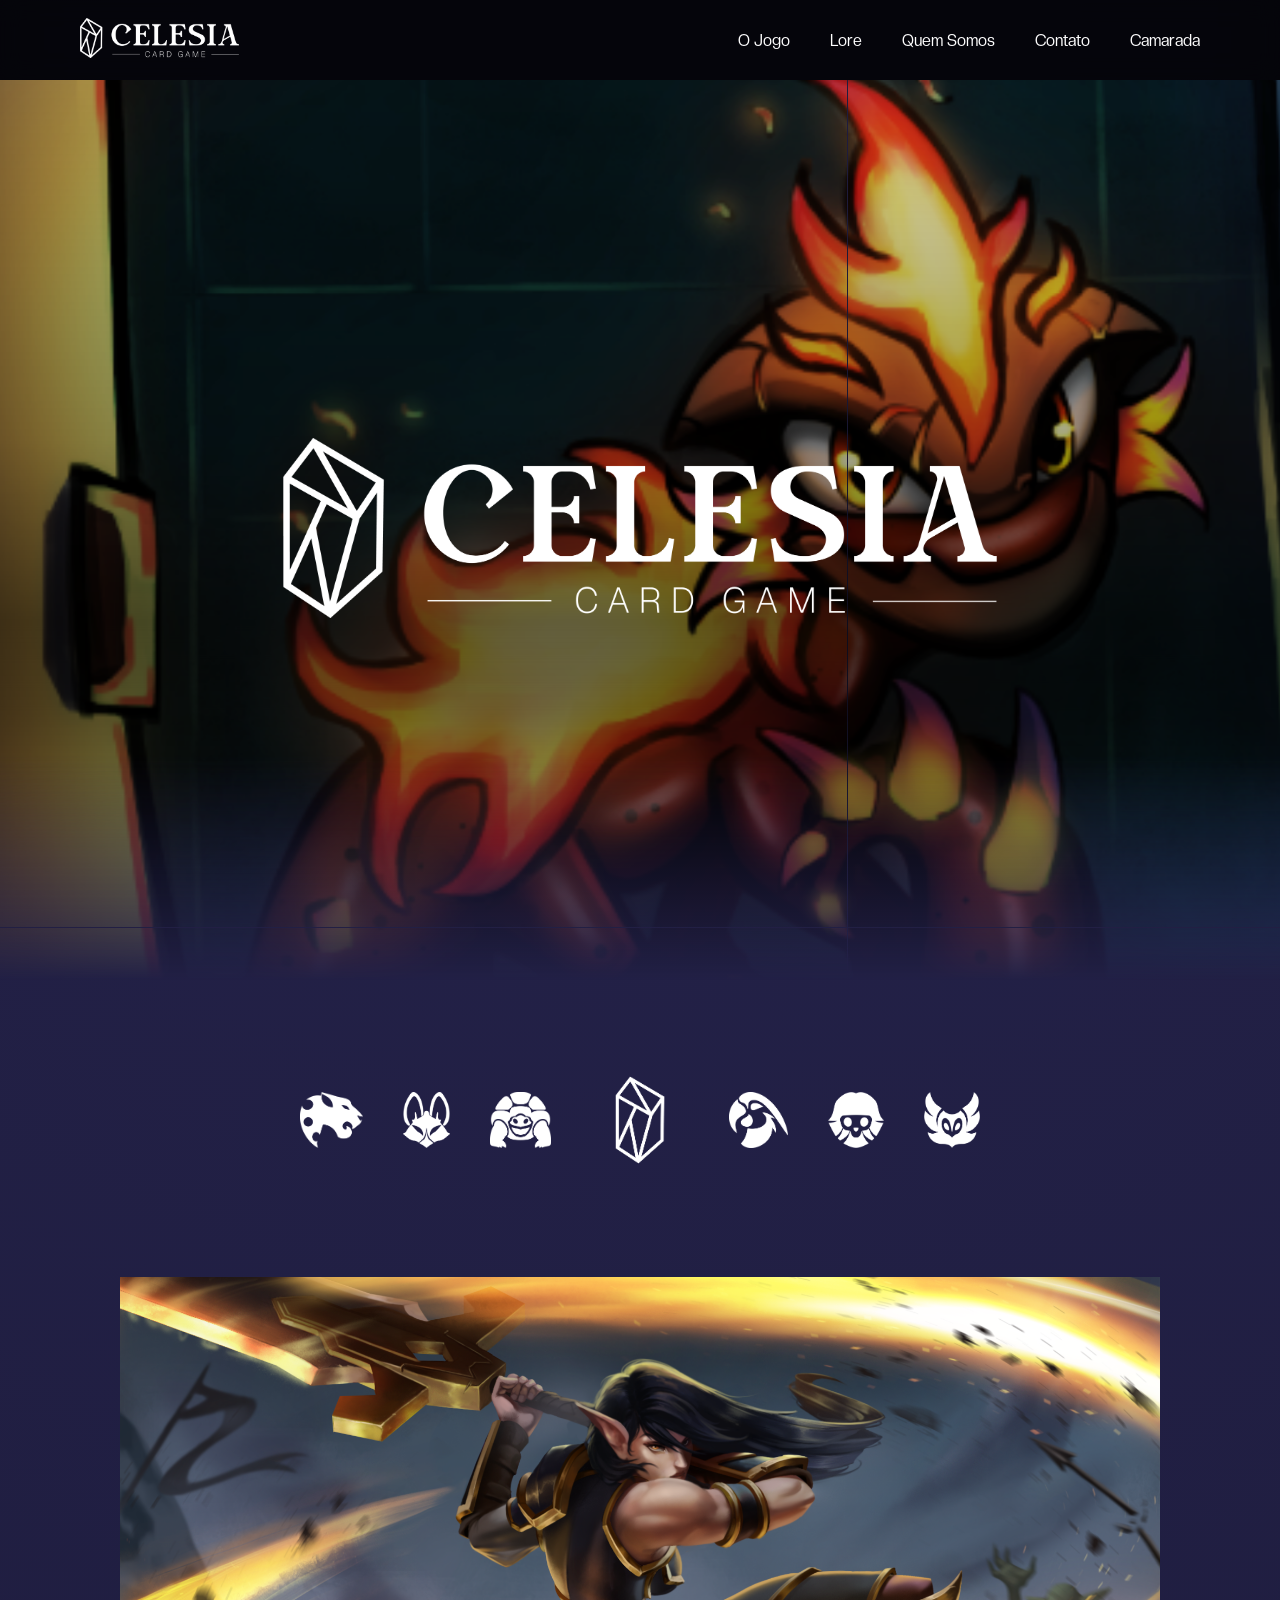
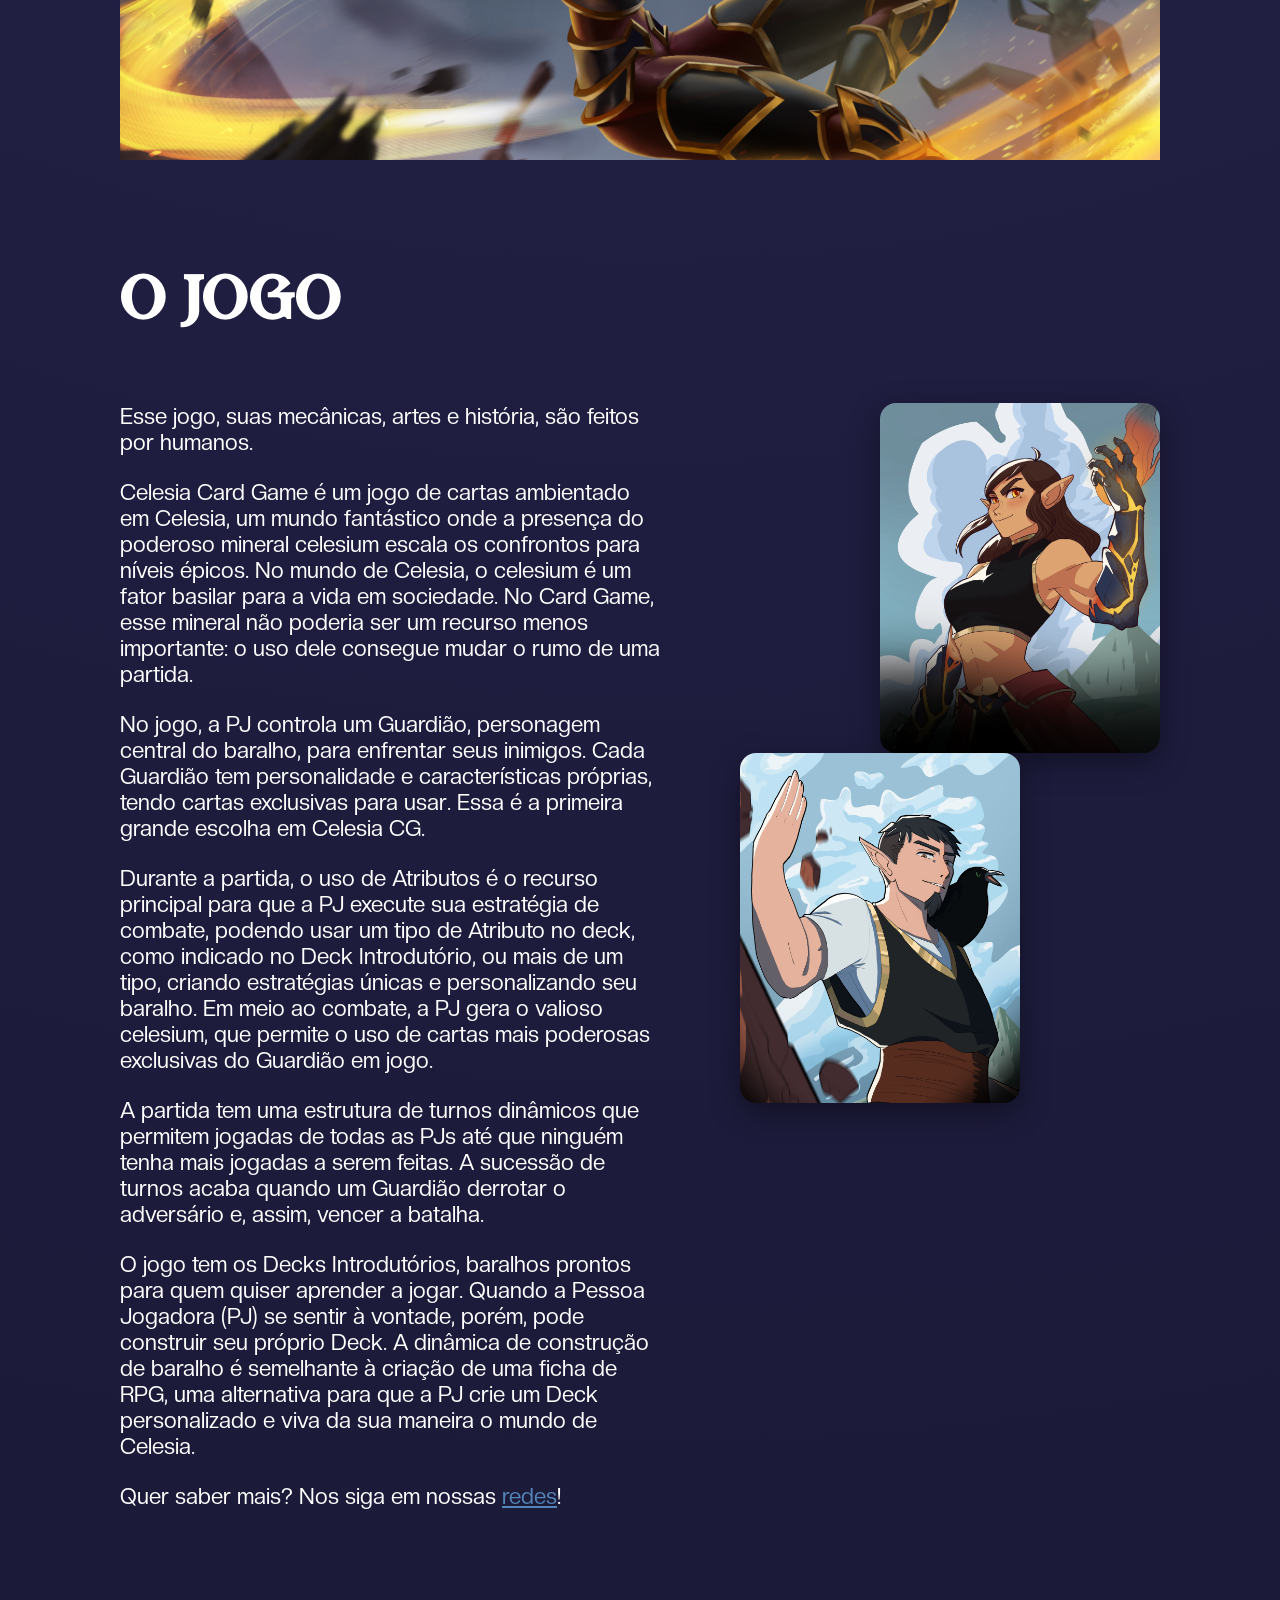
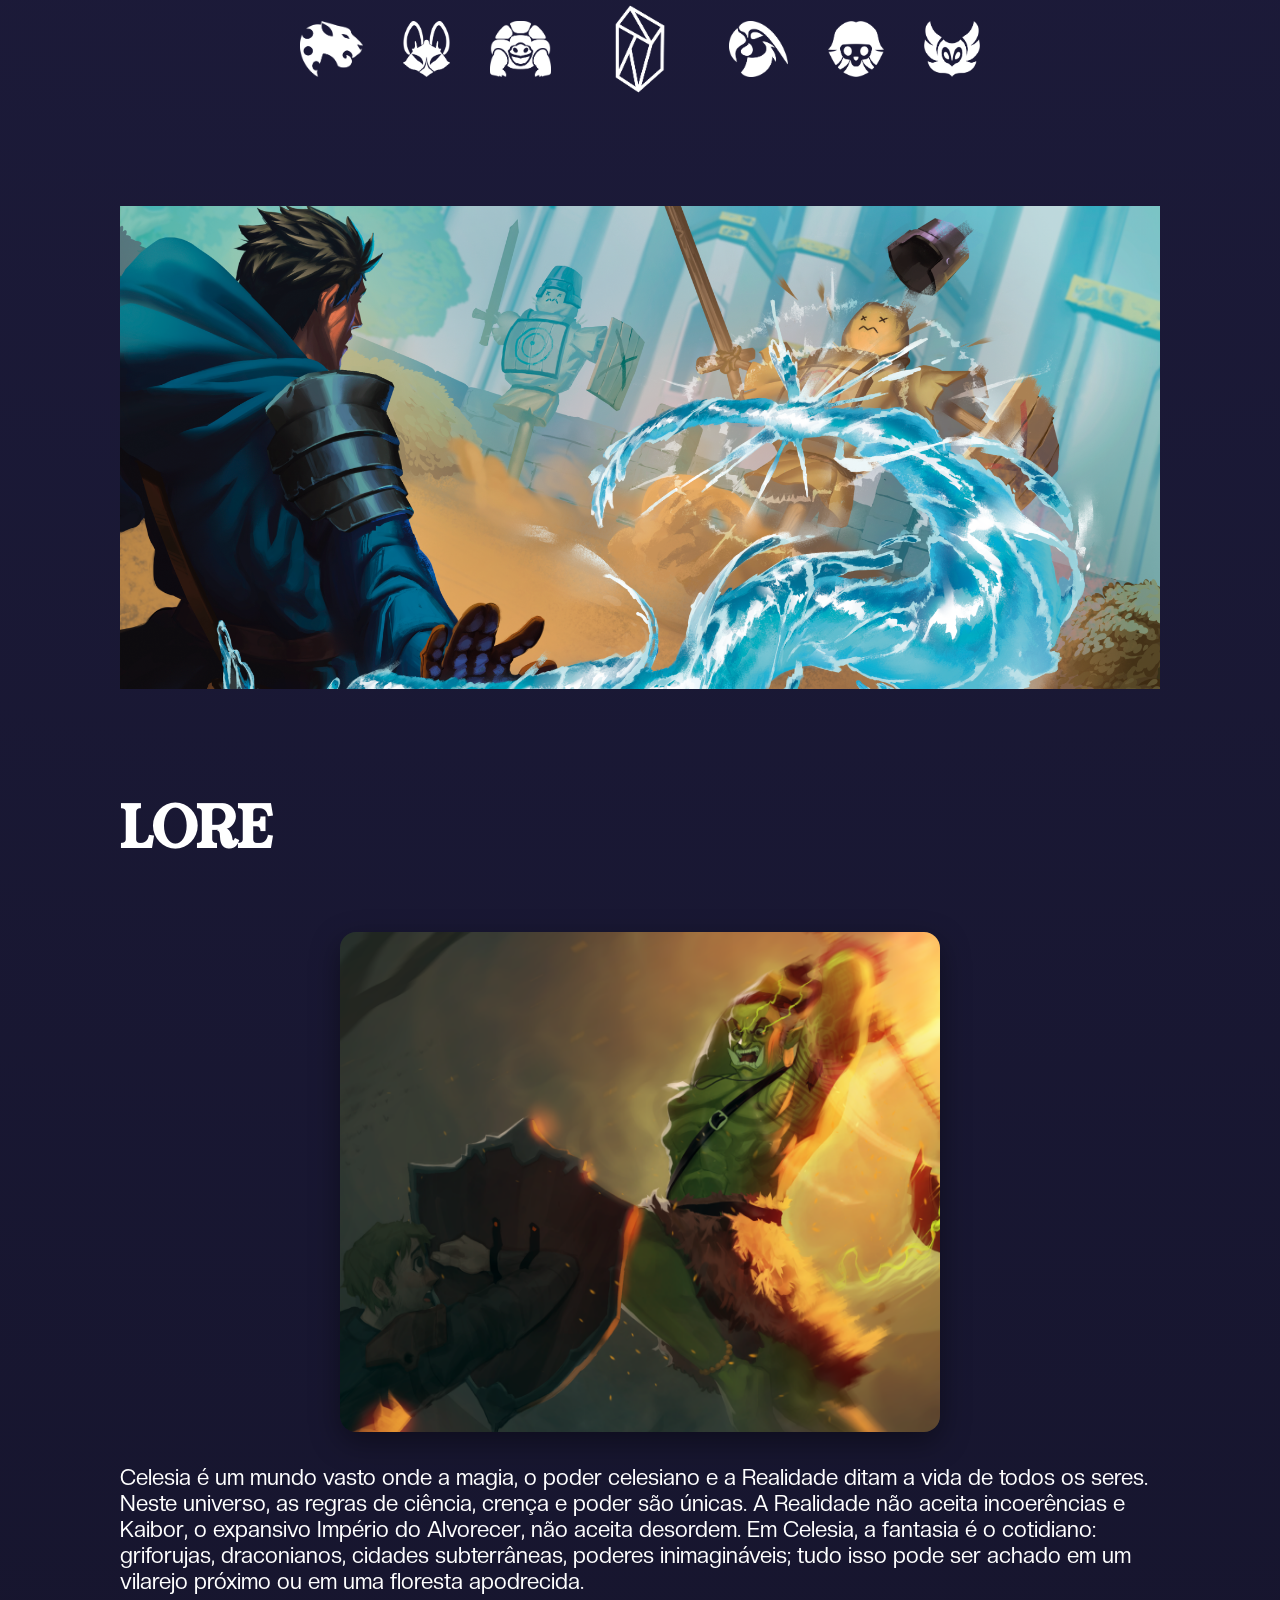
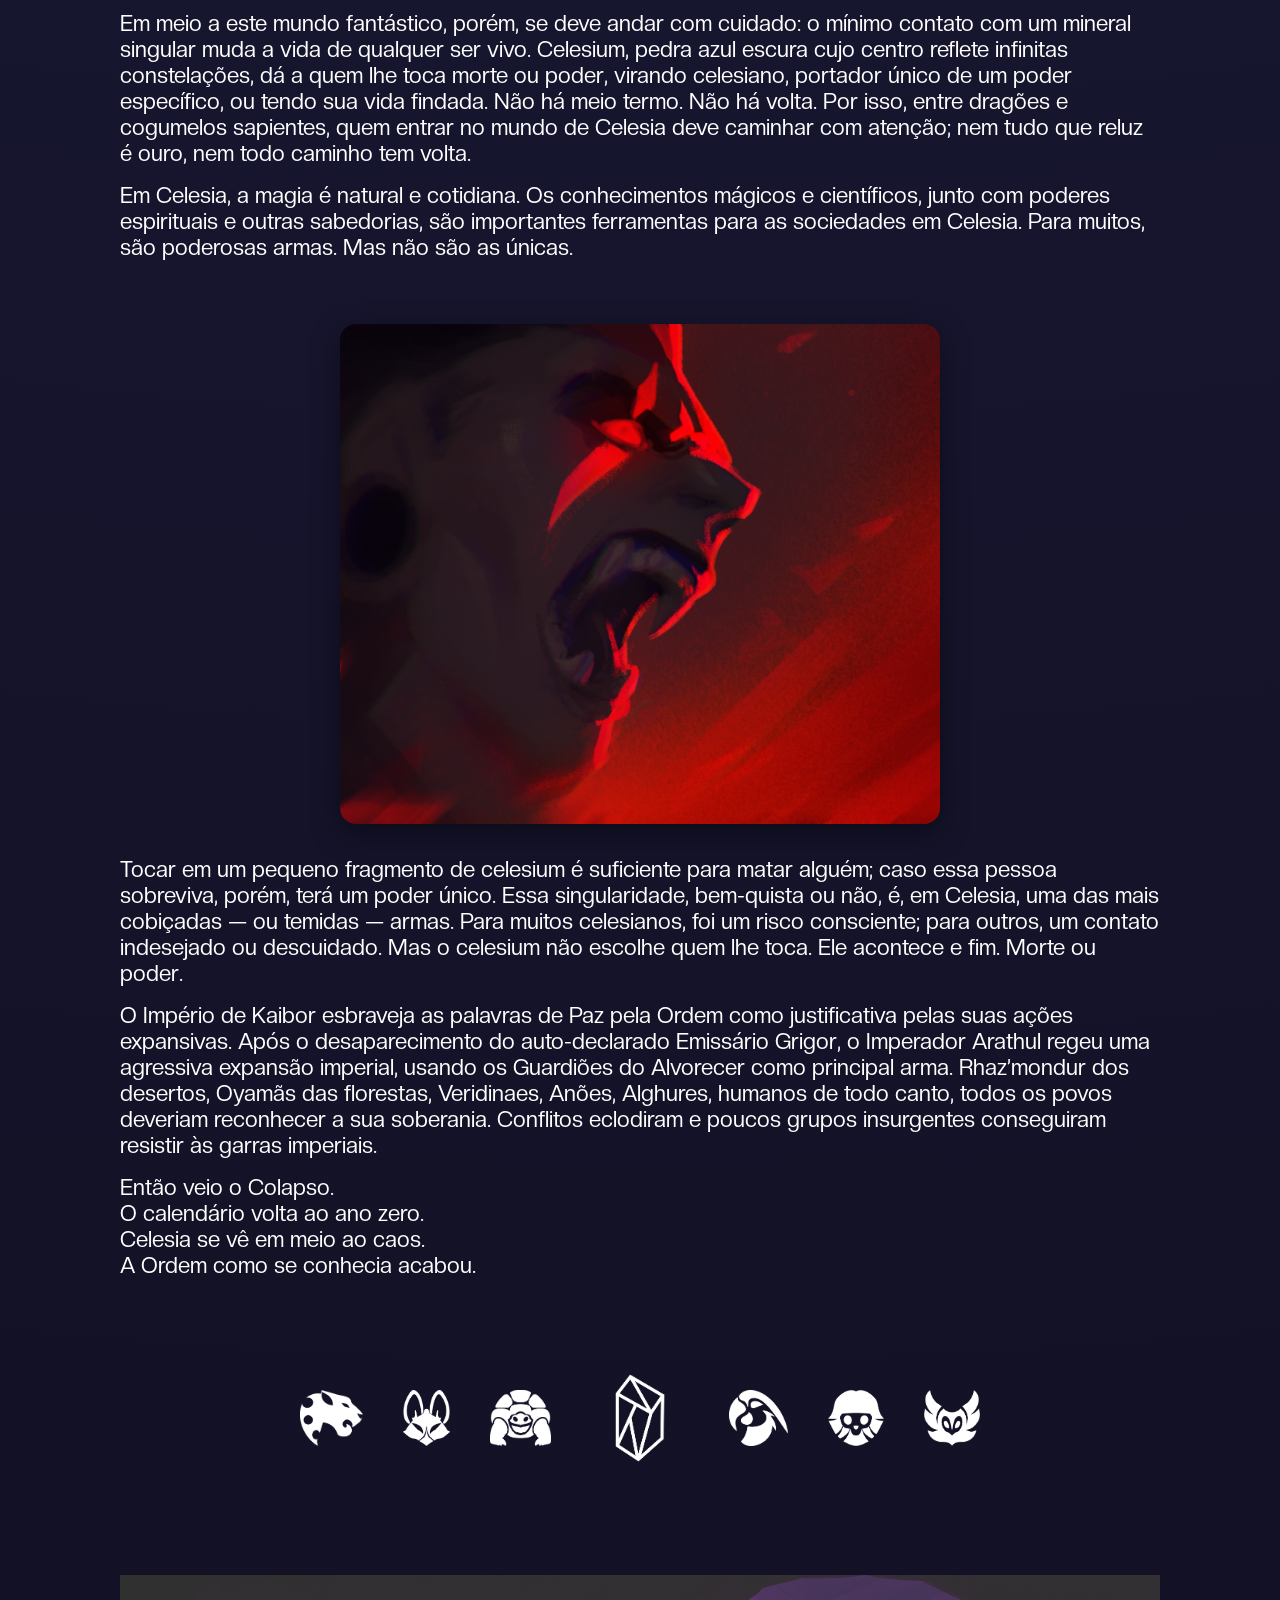
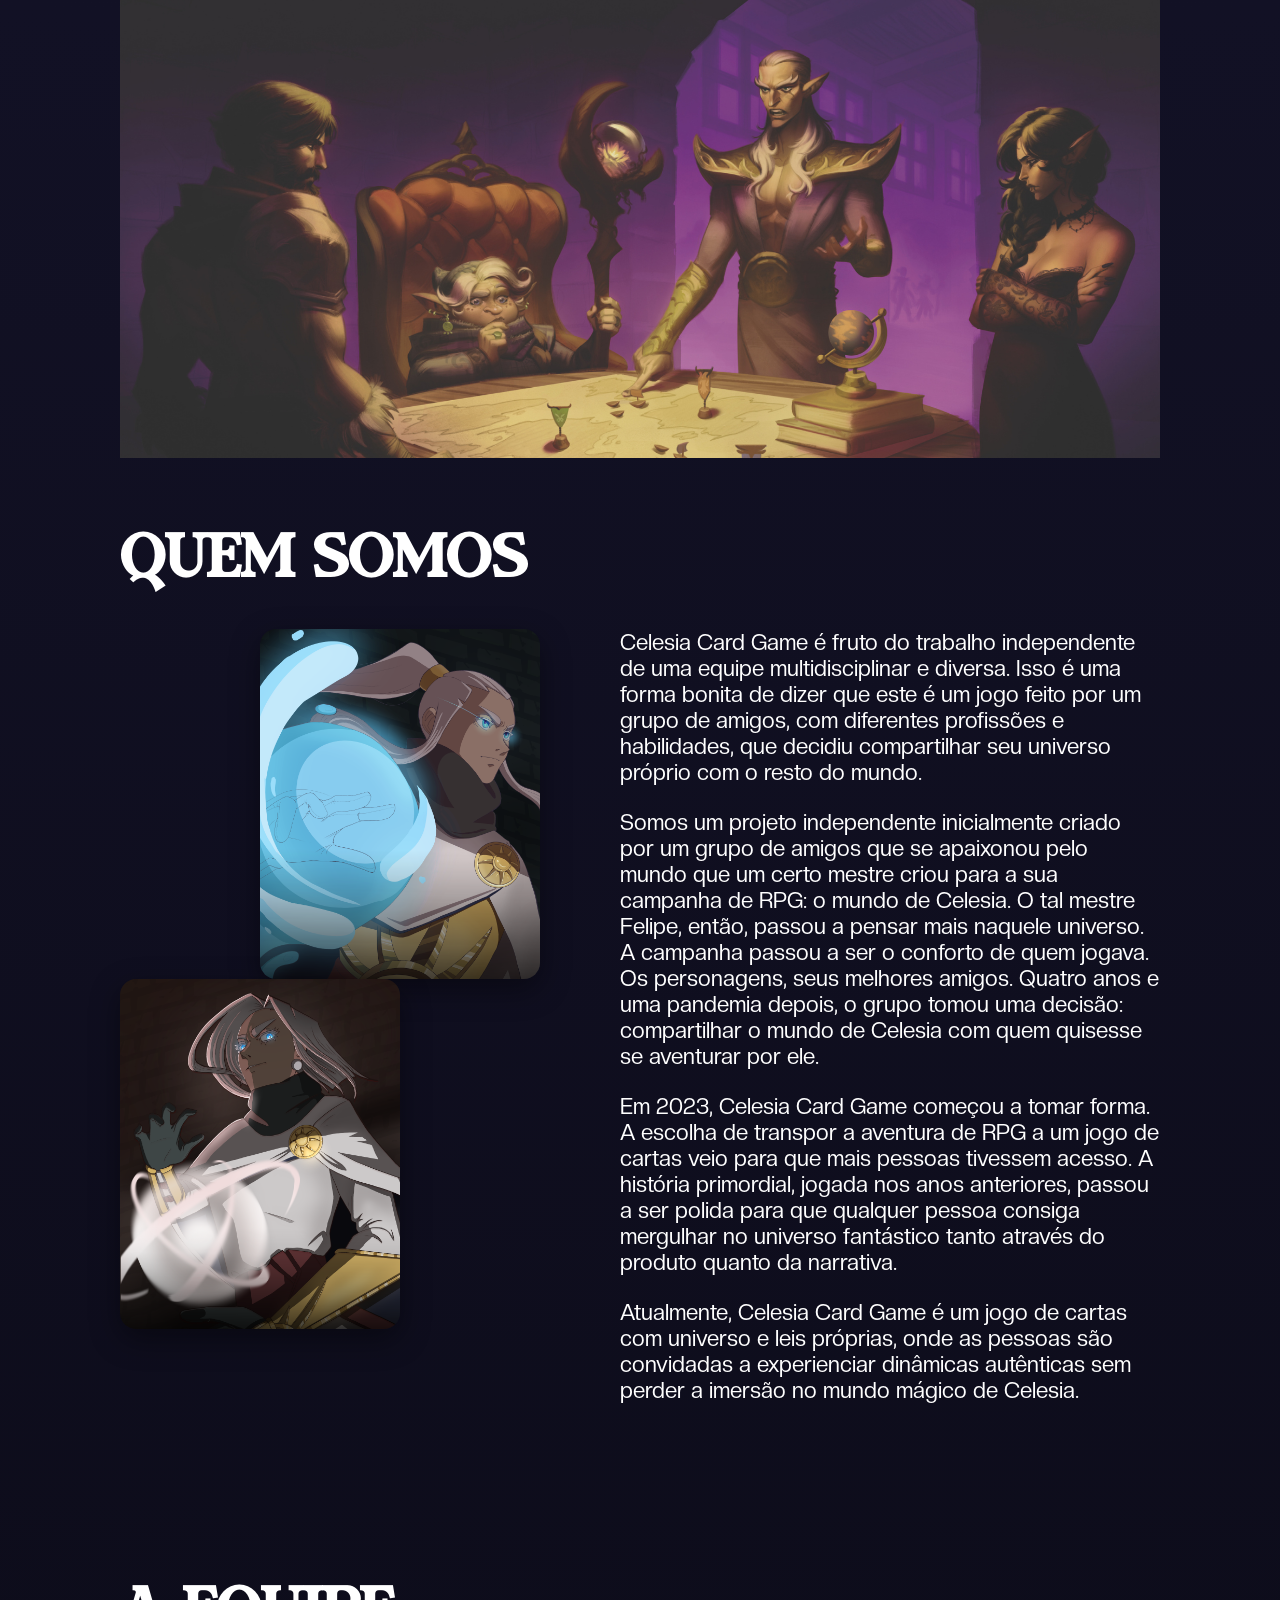
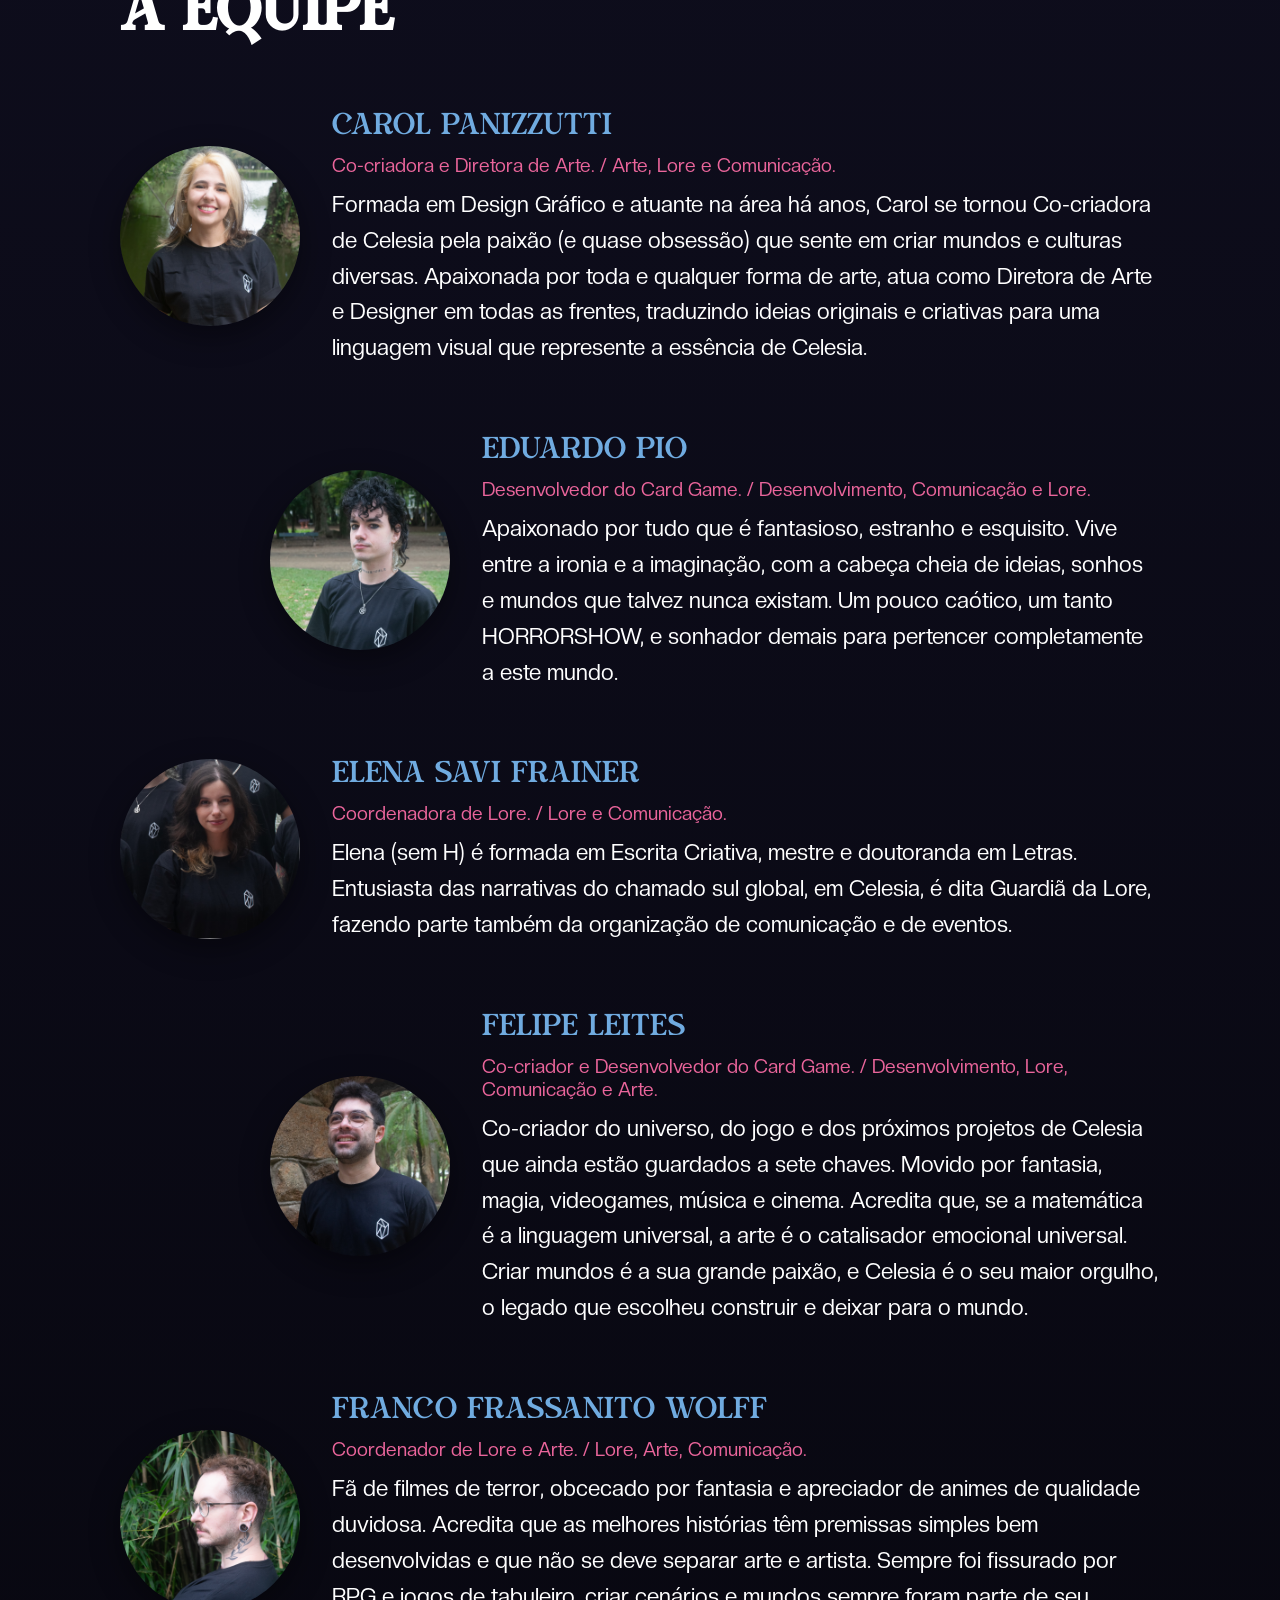
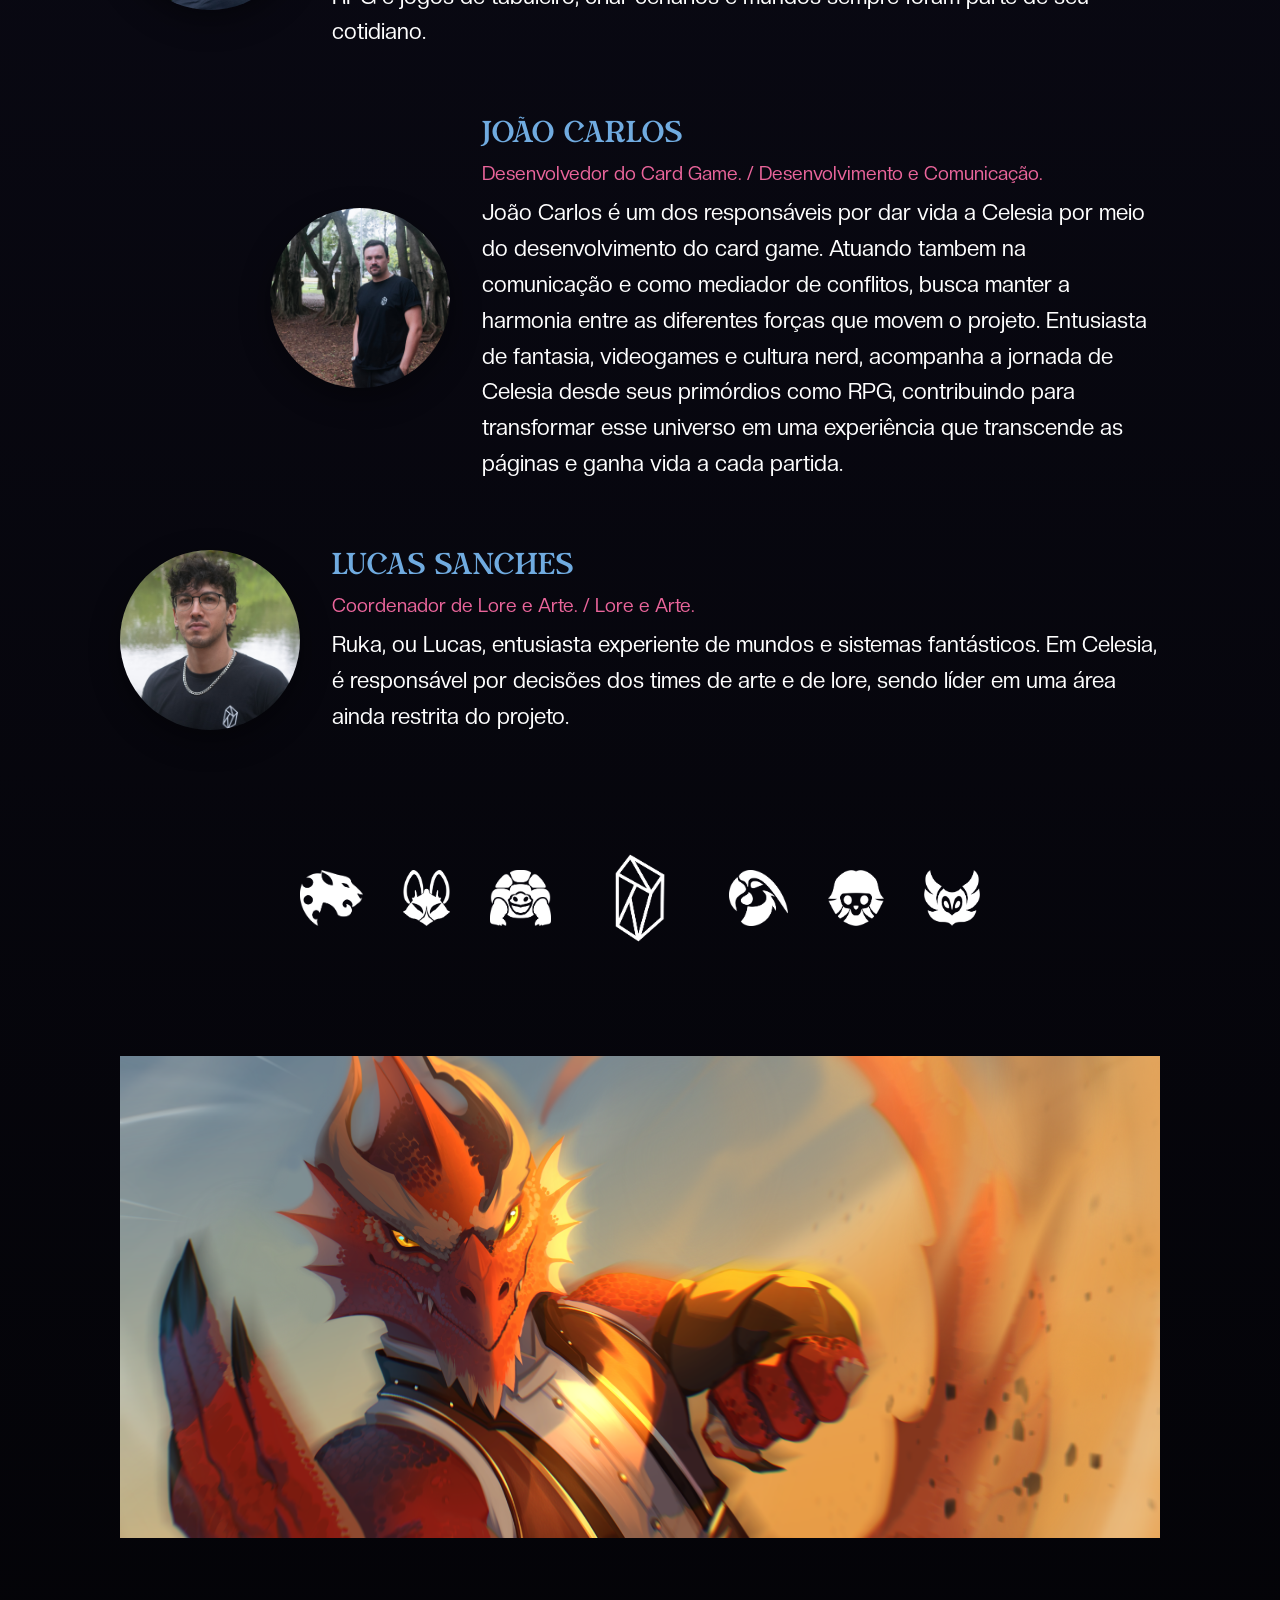
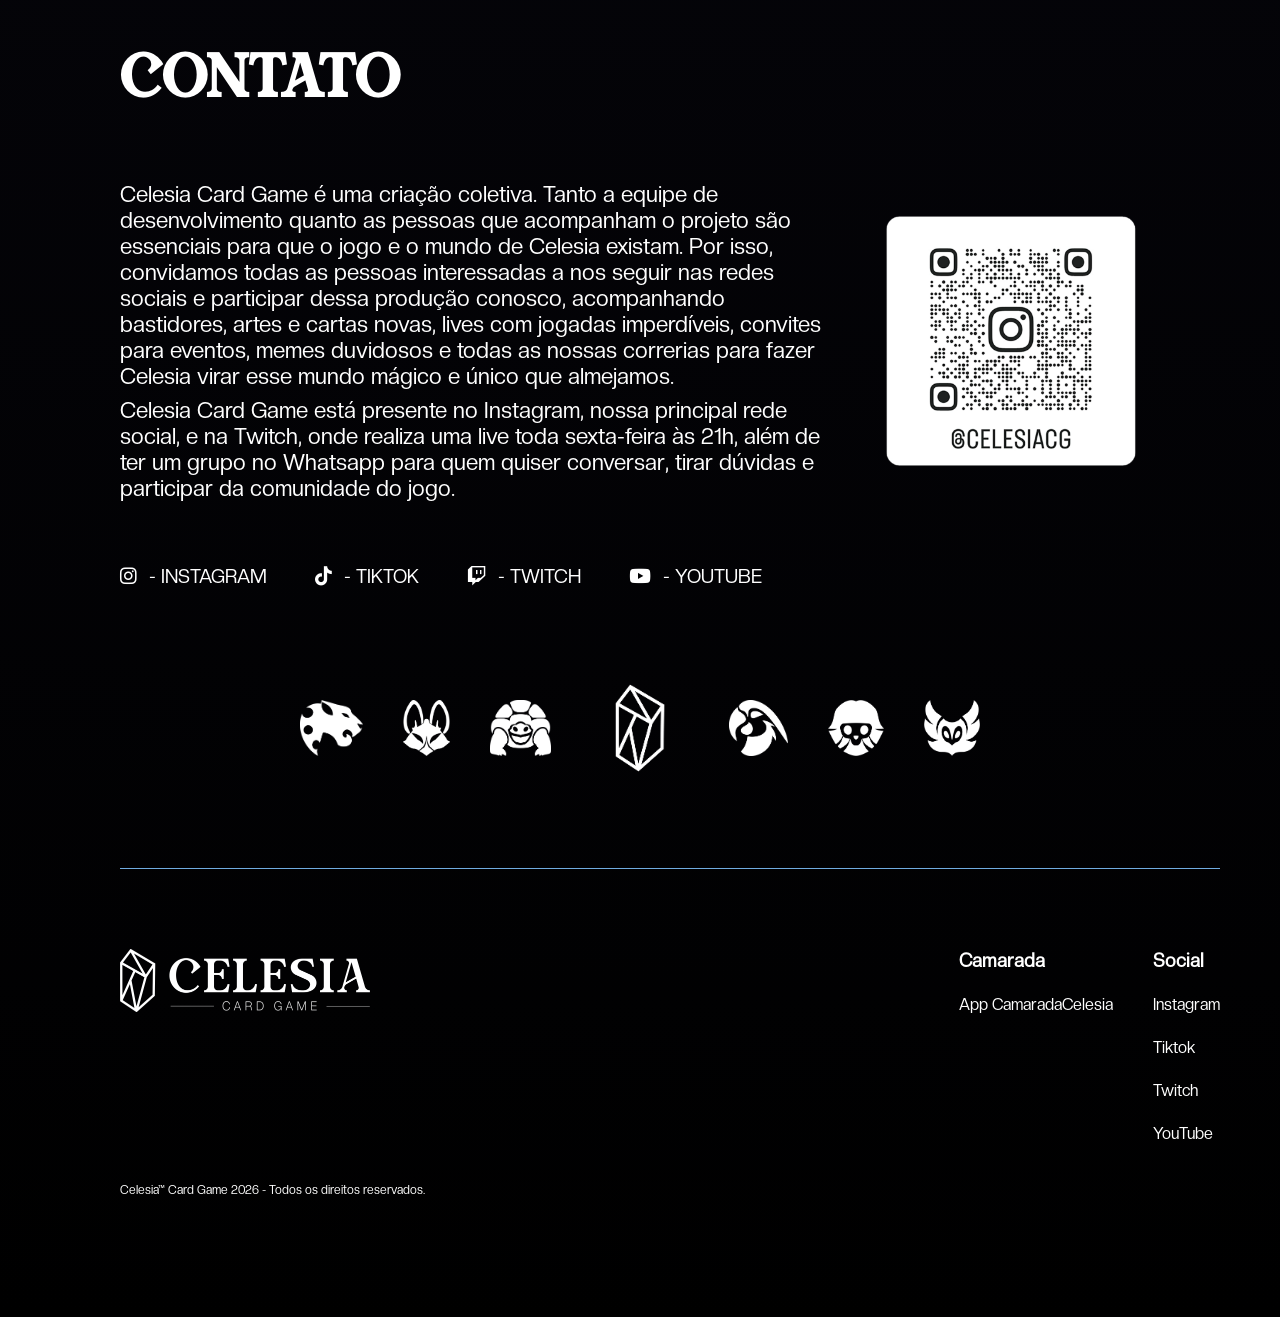
==== index.html @ 3c11f34d "atualizadas mini bios" ====
<!DOCTYPE html>

<html lang="pt-BR">

<head>

    <meta charset="UTF-8">

    <meta name="viewport"
          content="width=device-width, initial-scale=1.0">

    <title>Celesia</title>

    <link rel="stylesheet"
          href="css/style.css">

    <link
        rel="stylesheet"
        href="https://cdnjs.cloudflare.com/ajax/libs/font-awesome/6.5.2/css/all.min.css"
    >

</head>

<body>

    <header>
        <div class="nav-logo">
            <a class="nav-link" href="#main">
                <img id="banner-logo" src="assets/images/LOGO_Celesia_site-02.png" alt="Logo Celesia Card Game"/>
            </a>
        </div>

        <button class="menu-toggle">
            ☰
        </button>

        <nav>
            <a class="nav-link" href="#jogo">O Jogo</a>
            <a class="nav-link" href="#lore">Lore</a>
            <a class="nav-link" href="#quem-somos">Quem Somos</a>
            <!--<a class="nav-link" href="#redes">Redes</a> -->           
            <a class="nav-link" href="#contato">Contato</a>
            <a class="nav-link" href="companion.html" target="_blank">Camarada</a>
        </nav>

    </header>

    <section class="hero" id="main">

        <div class="hero-bg hero-bg-1"></div>
        <div class="hero-bg hero-bg-2"></div>

        <div class="hero-content">

            <div class="logo">

                <img src="assets/images/LOGO_Celesia_site-02.png" class="hero-logo" alt="Logo Celesia Card Game"/>

            </div>

        </div>

    </section>

    <div class="section-divider">
        <img src="assets/icons/CCG_Icones_FOR_BRANCO.png" alt="Ícone de FORÇA, Onça Pintada">
        <img src="assets/icons/CCG_Icones_AGI_BRANCO.png" alt="Ícone de AGILIDADE, Lobo Guará">
        <img src="assets/icons/CCG_Icones_VIG_BRANCO.png" alt="Ícone de VIGOR, Jabuti">
        <img id="icone-celesia" src="assets/icons/celesia_cristal.png" alt="Ícone Cristal Celesia, cristal de 6 faces irregulares">
        <img src="assets/icons/CCG_Icones_INT_BRANCO.png" alt="Ícone de INTELECTO, Arara">
        <img src="assets/icons/CCG_Icones_PRE_BRANCO.png" alt="Ícone de PRESENÇA, Mico-leão dourado">
        <img src="assets/icons/CCG_Icones_SAB_BRANCO.png" alt="Ícone de SABEDORIA, coruja">
    </div>

    <section id="jogo">

        <div class="title-logo">
            <img src="assets/images/celesia-ataque-amplo.png" />
        </div>

        <h2>O Jogo</h2>

        <div class="jogo-content">

            <div class="jogo-texto">

                <p>
                    Esse jogo, suas mecânicas, artes e história, são feitos por humanos.
                </p>

                <p>
                    Celesia Card Game é um jogo de cartas ambientado em Celesia, um mundo fantástico onde a presença do poderoso mineral celesium escala os confrontos para níveis épicos. No mundo de Celesia, o celesium é um fator basilar para a vida em sociedade. No Card Game, esse mineral não poderia ser um recurso menos importante: o uso dele consegue mudar o rumo de uma partida.
                </p>

                <p>
                    No jogo, a PJ controla um Guardião, personagem central do baralho, para enfrentar seus inimigos. Cada Guardião tem personalidade e características próprias, tendo cartas exclusivas para usar. Essa é a primeira grande escolha em Celesia CG.
                </p>

                <p>
                    Durante a partida, o uso de Atributos é o recurso principal para que a PJ execute sua estratégia de combate, podendo usar um tipo de Atributo no deck, como indicado no Deck Introdutório, ou mais de um tipo, criando estratégias únicas e personalizando seu baralho. Em meio ao combate, a PJ gera o valioso celesium, que permite o uso de cartas mais poderosas exclusivas do Guardião em jogo. 
                </p>
                <p>
                    A partida tem uma estrutura de turnos dinâmicos que permitem jogadas de todas as PJs até que ninguém tenha mais jogadas a serem feitas. A sucessão de turnos acaba quando um Guardião derrotar o adversário e, assim, vencer a batalha.
                </p>
                <p>
                    O jogo tem os Decks Introdutórios, baralhos prontos para quem quiser aprender a jogar. Quando a Pessoa Jogadora (PJ) se sentir à vontade, porém, pode construir seu próprio Deck. A dinâmica de construção de baralho é semelhante à criação de uma ficha de RPG, uma alternativa para que a PJ crie um Deck personalizado e viva da sua maneira o mundo de Celesia.
                </p>
                <p>Quer saber mais? Nos siga em nossas <a class="body-link" href="#contato">redes</a>!</p>

            </div>

            <div class="card-img">

                <img
                    src="assets/images/celesia_anadorel_01.png"
                    alt="Ilustração Anadorel">

                <img
                    src="assets/images/celesia_balfagor_01.png"
                    alt="Ilustração Balfagor">
            
            </div>

        </div>

    </section>

    <div class="section-divider">
        <img src="assets/icons/CCG_Icones_FOR_BRANCO.png" alt="Ícone de FORÇA, Onça Pintada">
        <img src="assets/icons/CCG_Icones_AGI_BRANCO.png" alt="Ícone de AGILIDADE, Lobo Guará">
        <img src="assets/icons/CCG_Icones_VIG_BRANCO.png" alt="Ícone de VIGOR, Jabuti">
        <img id="icone-celesia" src="assets/icons/celesia_cristal.png" alt="Ícone Cristal Celesia, cristal de 6 faces irregulares">
        <img src="assets/icons/CCG_Icones_INT_BRANCO.png" alt="Ícone de INTELECTO, Arara">
        <img src="assets/icons/CCG_Icones_PRE_BRANCO.png" alt="Ícone de PRESENÇA, Mico-leão dourado">
        <img src="assets/icons/CCG_Icones_SAB_BRANCO.png" alt="Ícone de SABEDORIA, coruja">
    </div>

    <section id="lore">

        <div class="title-logo">
            <img src="assets/images/celesia-chicote-aquatico.png" />
        </div>

        <h2>Lore</h2>

        <div class="lore-content">
            
            <div class="lore-text">

                <p>
                    Celesia é um mundo vasto onde a magia, o poder celesiano e a Realidade ditam a vida de todos os seres. Neste universo, as regras de ciência, crença e poder são únicas. A Realidade não aceita incoerências e Kaibor, o expansivo Império do Alvorecer, não aceita desordem. Em Celesia, a fantasia é o cotidiano: griforujas, draconianos, cidades subterrâneas, poderes inimagináveis; tudo isso pode ser achado em um vilarejo próximo ou em uma floresta apodrecida.
                </p>
                <p>
                    Em meio a este mundo fantástico, porém, se deve andar com cuidado: o mínimo contato com um mineral singular muda a vida de qualquer ser vivo. Celesium, pedra azul escura cujo centro reflete infinitas constelações, dá a quem lhe toca morte ou poder, virando celesiano, portador único de um poder específico, ou tendo sua vida findada. Não há meio termo. Não há volta. Por isso, entre dragões e cogumelos sapientes, quem entrar no mundo de Celesia deve caminhar com atenção; nem tudo que reluz é ouro, nem todo caminho tem volta.
                </p>
                <p>
                    Em Celesia, a magia é natural e cotidiana. Os conhecimentos mágicos e científicos, junto com poderes espirituais e outras sabedorias, são importantes ferramentas para as sociedades em Celesia. Para muitos, são poderosas armas. Mas não são as únicas.
                </p>
            </div>

            <div class="lore-image">

                <img
                    src="assets/images/celesia-investida-devastadora.png"
                    alt="Arte Investida Devastadora">

            </div>

        </div>

        <div class="lore-content">
            
            <div class="lore-image">

                <img
                    src="assets/images/celesia-sede-de-sangue.png"
                    alt="Arte Investida Devastadora">

            </div>

            <div class="lore-text">                
                <p>
                    Tocar em um pequeno fragmento de celesium é suficiente para matar alguém; caso essa pessoa sobreviva, porém, terá um poder único. Essa singularidade, bem-quista ou não, é, em Celesia, uma das mais cobiçadas — ou temidas — armas. Para muitos celesianos, foi um risco consciente; para outros, um contato indesejado ou descuidado. Mas o celesium não escolhe quem lhe toca. Ele acontece e fim. Morte ou poder.
                </p>
                <p>
                    O Império de Kaibor esbraveja as palavras de Paz pela Ordem como justificativa pelas suas ações expansivas. Após o desaparecimento do auto-declarado Emissário Grigor, o Imperador Arathul regeu uma agressiva expansão imperial, usando os Guardiões do Alvorecer como principal arma. Rhaz’mondur dos desertos, Oyamãs das florestas, Veridinaes, Anões, Alghures, humanos de todo canto, todos os povos deveriam reconhecer a sua soberania. Conflitos eclodiram e poucos grupos insurgentes conseguiram resistir às garras imperiais.
                </p>   
                <p>
                    Então veio o Colapso. </br>
                    O calendário volta ao ano zero. </br>
                    Celesia se vê em meio ao caos. </br>
                    A Ordem como se conhecia acabou. </br>
                </p>             
            </div>            
        </div>

    </section>

    <div class="section-divider">
        <img src="assets/icons/CCG_Icones_FOR_BRANCO.png" alt="Ícone de FORÇA, Onça Pintada">
        <img src="assets/icons/CCG_Icones_AGI_BRANCO.png" alt="Ícone de AGILIDADE, Lobo Guará">
        <img src="assets/icons/CCG_Icones_VIG_BRANCO.png" alt="Ícone de VIGOR, Jabuti">
        <img id="icone-celesia" src="assets/icons/celesia_cristal.png" alt="Ícone Cristal Celesia, cristal de 6 faces irregulares">
        <img src="assets/icons/CCG_Icones_INT_BRANCO.png" alt="Ícone de INTELECTO, Arara">
        <img src="assets/icons/CCG_Icones_PRE_BRANCO.png" alt="Ícone de PRESENÇA, Mico-leão dourado">
        <img src="assets/icons/CCG_Icones_SAB_BRANCO.png" alt="Ícone de SABEDORIA, coruja">
    </div>

    <section id="quem-somos">

        <div class="title-logo">
            <img src="assets/images/celesia-reuniao-de-conselho.png" />
        </div>

        <div class="quem-somos-content">

            <h2>Quem Somos</h2>             

            <div class="quem-somos-block">    
                  

                <div class="card-img">

                    <img
                        src="assets/images/celesia_gilliam_01.png"
                        alt="Ilustração Gillian">

                    <img
                        src="assets/images/celesia_norien_01.png"
                        alt="Ilustração Norien">
            
                </div>

                <div class="quem-somos-texto">

                    <p>
                        Celesia Card Game é fruto do trabalho independente de uma equipe multidisciplinar e diversa. Isso é uma forma bonita de dizer que este é um jogo feito por um grupo de amigos, com diferentes profissões e habilidades, que decidiu compartilhar seu universo próprio com o resto do mundo.
                    </p>

                    <p>
                        Somos um projeto independente inicialmente criado por um grupo de amigos que se apaixonou pelo mundo que um certo mestre criou para a sua campanha de RPG: o mundo de Celesia. O tal mestre Felipe, então, passou a pensar mais naquele universo. A campanha passou a ser o conforto de quem jogava. Os personagens, seus melhores amigos. Quatro anos e uma pandemia depois, o grupo tomou uma decisão: compartilhar o mundo de Celesia com quem quisesse se aventurar por ele.
                    </p>

                    <p>
                        Em 2023, Celesia Card Game começou a tomar forma. A escolha de transpor a aventura de RPG a um jogo de cartas veio para que mais pessoas tivessem acesso. A história primordial, jogada nos anos anteriores, passou a ser polida para que qualquer pessoa consiga mergulhar no universo fantástico tanto através do produto quanto da narrativa.
                    </p>

                    <p>
                        Atualmente, Celesia Card Game é um jogo de cartas com universo e leis próprias, onde as pessoas são convidadas a experienciar dinâmicas autênticas sem perder a imersão no mundo mágico de Celesia.
                    </p>

                </div>

            </div>

        </div>
        
        <div class="equipe-content">

            <h2>A Equipe</h2>

            <div class="equipe-integrante tipo-a">
                <img
                    class="equipe-foto"
                    src="assets/images/equipe/carol.png"
                    alt="Foto de Carol">

                <div class="equipe-info">
                    <h3>Carol Panizzutti</h3>
                    <h4>Co-criadora e Diretora de Arte. / Arte, Lore e Comunicação.</h4>
                    <p>
                        Formada em Design Gráfico e atuante na área há anos, Carol se tornou Co-criadora de Celesia pela paixão (e quase obsessão) que sente em criar mundos e culturas diversas. Apaixonada por toda e qualquer forma de arte, atua como Diretora de Arte e Designer em todas as frentes, traduzindo ideias originais e criativas para uma linguagem visual que represente a essência de Celesia.
                    </p>
                </div>
            </div>

            <div class="equipe-integrante tipo-b">
                <img
                    class="equipe-foto"
                    src="assets/images/equipe/eduardo.png"
                    alt="Foto de Eduardo">

                <div class="equipe-info">
                    <h3>Eduardo Pio</h3>
                    <h4>Desenvolvedor do Card Game. / Desenvolvimento, Comunicação e Lore.</h4>
                    <p>
                        Apaixonado por tudo que é fantasioso, estranho e esquisito. Vive entre a ironia e a imaginação, com a cabeça cheia de ideias, sonhos e mundos que talvez nunca existam. Um pouco caótico, um tanto HORRORSHOW, e sonhador demais para pertencer completamente a este mundo.
                    </p>
                </div>
            </div>

            <div class="equipe-integrante tipo-a">
                <img
                    class="equipe-foto"
                    src="assets/images/equipe/elena.png"
                    alt="Foto de Elena">

                <div class="equipe-info">
                    <h3>Elena Savi Frainer</h3>
                    <h4>Coordenadora de Lore. / Lore e Comunicação.</h4>
                    <p>
                        Elena (sem H) é formada em Escrita Criativa, mestre e doutoranda em Letras. Entusiasta das narrativas do chamado sul global, em Celesia, é dita Guardiã da Lore, fazendo parte também da organização de comunicação e de eventos.
                    </p>
                </div>
            </div>

            <div class="equipe-integrante tipo-b">
                <img
                    class="equipe-foto"
                    src="assets/images/equipe/felipe.png"
                    alt="Foto de Felipe">

                <div class="equipe-info">
                    <h3>Felipe Leites</h3>
                    <h4>Co-criador e Desenvolvedor do Card Game. / Desenvolvimento, Lore, Comunicação e Arte.</h4>
                    <p>
                        Co-criador do universo, do jogo e dos próximos projetos de Celesia que ainda estão guardados a sete chaves. Movido por fantasia, magia, videogames, música e cinema. Acredita que, se a matemática é a linguagem universal, a arte é o catalisador emocional universal. Criar mundos é a sua grande paixão, e Celesia é o seu maior orgulho, o legado que escolheu construir e deixar para o mundo.
                    </p>
                </div>
            </div>

            <div class="equipe-integrante tipo-a">
                <img
                    class="equipe-foto"
                    src="assets/images/equipe/franco.png"
                    alt="Foto de Franco">

                <div class="equipe-info">
                    <h3>Franco Frassanito Wolff</h3>
                    <h4>Coordenador de Lore e Arte. / Lore, Arte, Comunicação.</h4>
                    <p>
                        Fã de filmes de terror, obcecado por fantasia e apreciador de animes de qualidade duvidosa. Acredita que as melhores histórias têm premissas simples bem desenvolvidas e que não se deve separar arte e artista. Sempre foi fissurado por RPG e jogos de tabuleiro, criar cenários e mundos sempre foram parte de seu cotidiano.
                    </p>
                </div>
            </div>

            <div class="equipe-integrante tipo-b">
                <img
                    class="equipe-foto"
                    src="assets/images/equipe/joao.png"
                    alt="Foto de João">

                <div class="equipe-info">
                    <h3>João Carlos</h3>
                    <h4>Desenvolvedor do Card Game. / Desenvolvimento e Comunicação.</h4>
                    <p>
                        João Carlos é um dos responsáveis por dar vida a Celesia por meio do desenvolvimento do card game. Atuando tambem na comunicação e como mediador de conflitos, busca manter a harmonia entre as diferentes forças que movem o projeto. Entusiasta de fantasia, videogames e cultura nerd, acompanha a jornada de Celesia desde seus primórdios como RPG, contribuindo para transformar esse universo em uma experiência que transcende as páginas e ganha vida a cada partida.
                    </p>
                </div>
            </div>

            <div class="equipe-integrante tipo-a">
                <img
                    class="equipe-foto"
                    src="assets/images/equipe/lucas.png"
                    alt="Foto de Lucas">

                <div class="equipe-info">
                    <h3>Lucas Sanches</h3>
                    <h4>Coordenador de Lore e Arte. / Lore e Arte.</h4>
                    <p>
                        Ruka, ou Lucas, entusiasta experiente de mundos e sistemas fantásticos. Em Celesia, é responsável por decisões dos times de arte e de lore, sendo líder em uma área ainda restrita do projeto.
                    </p>
                </div>
            </div>

        </div>

    </section>

    <div class="section-divider">
        <img src="assets/icons/CCG_Icones_FOR_BRANCO.png" alt="Ícone de FORÇA, Onça Pintada">
        <img src="assets/icons/CCG_Icones_AGI_BRANCO.png" alt="Ícone de AGILIDADE, Lobo Guará">
        <img src="assets/icons/CCG_Icones_VIG_BRANCO.png" alt="Ícone de VIGOR, Jabuti">
        <img id="icone-celesia" src="assets/icons/celesia_cristal.png" alt="Ícone Cristal Celesia, cristal de 6 faces irregulares">
        <img src="assets/icons/CCG_Icones_INT_BRANCO.png" alt="Ícone de INTELECTO, Arara">
        <img src="assets/icons/CCG_Icones_PRE_BRANCO.png" alt="Ícone de PRESENÇA, Mico-leão dourado">
        <img src="assets/icons/CCG_Icones_SAB_BRANCO.png" alt="Ícone de SABEDORIA, coruja">
    </div>

    <!--  

    <section id="redes">

        <div class="title-logo">
            <img src="assets/images/celesia-mistura-instavel.png" />
        </div>

        <h2>Redes</h2>

        <div class="social-category">

            <div class="social-grid">

                <article class="social-card social-card-small">

                    <div class="social-image-container">

                        <a
                            href="https://instagram.com/celesiacg"
                            target="_blank"
                            rel="noopener noreferrer">

                            <img
                                src="assets/images/celesia_ig_card.png"
                                alt="Instagram Celesia">

                        </a>

                    </div>

                    <div class="social-content">

                        <span>Instagram</span>

                        <h3>@celesiacg</h3>

                        <p>
                            Escaneie o QR Code ou clique no botão abaixo.
                        </p>

                        <a
                            class="social-button"
                            href="https://instagram.com/celesiacg"
                            target="_blank">

                            Abrir Instagram

                        </a>

                    </div>

                </article>

            </div>

        </div>

        <div class="social-category">

            <div class="video-grid">

                <article class="social-card social-card-video">

                    <div class="social-image-container">

                        <iframe
                            id="twitch-player"
                            allowfullscreen>
                        </iframe>

                        <a
                            class="social-button"
                            href="https://twitch.tv/celesiacg"
                            target="_blank"
                            rel="noopener noreferrer"
                            aria-label="Abrir Twitch">
                        </a>

                    </div>

                    <div class="social-content">

                        <span>Twitch</span>

                        <h3>Canal Oficial</h3>

                        <p>
                            Lives de desenvolvimento, partidas, entrevistas e eventos da comunidade.
                        </p>

                        <a
                            class="social-button"
                            href="https://twitch.tv/celesiacg"
                            target="_blank">

                            Assistir na Twitch

                        </a>

                    </div>

                </article>

                <article class="social-card social-card-video">

                    <div class="social-image-container">

                        <iframe
                            src="https://www.youtube.com/embed/CP46pJoMhJo"
                            title="Celesia Oficial"
                            loading="lazy"
                            allow="accelerometer; autoplay; clipboard-write; encrypted-media; gyroscope; picture-in-picture; web-share"
                            allowfullscreen>
                        </iframe>

                    </div>

                    <div class="social-content">

                        <span>
                            <i class="fab fa-youtube"></i>
                            YouTube
                        </span>

                        <h3>Celesia Oficial</h3>

                        <p>
                            Assista às gameplays, vídeos de apresentação, novidades do desenvolvimento e conteúdos exclusivos do universo Celesia.
                        </p>

                        <a
                            class="social-button"
                            href="https://www.youtube.com/@Celesiaoficial"
                            target="_blank"
                            rel="noopener noreferrer">

                            Visitar Canal

                        </a>

                    </div>

                </article>

            </div>

        </div>

    </section>

    <div class="section-divider">
        <img src="assets/icons/CCG_Icones_FOR_BRANCO.png" alt="Ícone de FORÇA, Onça Pintada">
        <img src="assets/icons/CCG_Icones_AGI_BRANCO.png" alt="Ícone de AGILIDADE, Lobo Guará">
        <img src="assets/icons/CCG_Icones_VIG_BRANCO.png" alt="Ícone de VIGOR, Jabuti">
        <img id="icone-celesia" src="assets/icons/celesia_cristal.png" alt="Ícone Cristal Celesia, cristal de 6 faces irregulares">
        <img src="assets/icons/CCG_Icones_INT_BRANCO.png" alt="Ícone de INTELECTO, Arara">
        <img src="assets/icons/CCG_Icones_PRE_BRANCO.png" alt="Ícone de PRESENÇA, Mico-leão dourado">
        <img src="assets/icons/CCG_Icones_SAB_BRANCO.png" alt="Ícone de SABEDORIA, coruja">
    </div>

    -->

    <section id="contato">

        <div class="title-logo">
            <img src="assets/images/celesia-drakar-o-lutador.png" />
        </div>

        <h2>Contato</h2>
        <div class="social-content-container">

            <div class="text-container">
                <p>
                    Celesia Card Game é uma criação coletiva. Tanto a equipe de desenvolvimento quanto as pessoas que acompanham o projeto são essenciais para que o jogo e o mundo de Celesia existam. Por isso, convidamos todas as pessoas interessadas a nos seguir nas redes sociais e participar dessa produção conosco, acompanhando bastidores, artes e cartas novas, lives com jogadas imperdíveis, convites para eventos, memes duvidosos e todas as nossas correrias para fazer Celesia virar esse mundo mágico e único que almejamos.
                </p>
                <p>
                    Celesia Card Game está presente no Instagram, nossa principal rede social, e na Twitch, onde realiza uma live toda sexta-feira às 21h, além de ter um grupo no Whatsapp para quem quiser conversar, tirar dúvidas e participar da comunidade do jogo.
                </p>
            </div>

            <div class="social-image-container">
                <a
                    href="https://instagram.com/celesiacg"
                    target="_blank"
                    rel="noopener noreferrer">

                    <img
                        src="assets/images/celesia_ig_card.png"
                        alt="Instagram Celesia">
                </a>
            </div>

        </div>

        <div class="contato-redes">

            <a href="https://instagram.com/celesiacg" target="_blank" rel="noopener noreferrer">
                <i class="fa-brands fa-instagram"></i>
                <span>- INSTAGRAM</span>
            </a>

            <a href="https://tiktok.com/celesiacg" target="_blank" rel="noopener noreferrer">
                <i class="fa-brands fa-tiktok"></i>
                <span>- TIKTOK</span>
            </a>

            <a href="https://twitch.tv/celesiacg" target="_blank" rel="noopener noreferrer">
                <i class="fa-brands fa-twitch"></i>
                <span>- TWITCH</span>
            </a>

            <a href="https://www.youtube.com/@Celesiaoficial" target="_blank" rel="noopener noreferrer">
                <i class="fa-brands fa-youtube"></i>
                <span>- YOUTUBE</span>
            </a>

        </div>

    </section>

    <div class="section-divider">
        <img src="assets/icons/CCG_Icones_FOR_BRANCO.png" alt="Ícone de FORÇA, Onça Pintada">
        <img src="assets/icons/CCG_Icones_AGI_BRANCO.png" alt="Ícone de AGILIDADE, Lobo Guará">
        <img src="assets/icons/CCG_Icones_VIG_BRANCO.png" alt="Ícone de VIGOR, Jabuti">
        <img id="icone-celesia" src="assets/icons/celesia_cristal.png" alt="Ícone Cristal Celesia, cristal de 6 faces irregulares">
        <img src="assets/icons/CCG_Icones_INT_BRANCO.png" alt="Ícone de INTELECTO, Arara">
        <img src="assets/icons/CCG_Icones_PRE_BRANCO.png" alt="Ícone de PRESENÇA, Mico-leão dourado">
        <img src="assets/icons/CCG_Icones_SAB_BRANCO.png" alt="Ícone de SABEDORIA, coruja">
    </div>

    <footer>

        <div class="footer-grid">

            <div class="footer-column">

                <div class="logo">

                    <img src="assets/images/LOGO_Celesia_site-02.png" class="footer-logo" alt="Logo Celesia Card Game"/>

                </div>

            </div>

            <div class="footer-row">

                <div class="footer-column">    
                
                    <h3>Camarada</h3>

                    <a
                        href="companion.html"
                        target="_blank"
                        rel="noopener noreferrer"
                        aria-label="Abrir Instagram"
                    >
                        App CamaradaCelesia
                    </a>

                </div>

                <!-- <div class="footer-column">    
                
                    <h3>Políticas</h3>

                    <a>Políticas de Privacidade</a>

                    <a>Termos e Condições</a>

                </div> -->

                <div class="footer-column">    
                    
                    <h3>Social</h3>

                    <a
                        href="https://instagram.com/celesiacg"
                        target="_blank"
                        rel="noopener noreferrer"
                        aria-label="Abrir Instagram"
                    >
                        Instagram
                    </a>

                    <a
                        href="https://tiktok.com/celesiacg"
                        target="_blank"
                        rel="noopener noreferrer"
                        aria-label="Abrir Tiktok"
                    >
                        Tiktok
                    </a>

                    <a
                        href="https://twitch.tv/celesiacg"
                        target="_blank"
                        rel="noopener noreferrer"
                        aria-label="Abrir Twitch"
                    >
                        Twitch
                    </a>

                    <a
                        href="https://www.youtube.com/@Celesiaoficial"
                        target="_blank"
                        rel="noopener noreferrer"
                        aria-label="Abrir YouTube"
                    >
                        YouTube
                    </a>

                </div>

            </div>

        </div>

        <div class="footer-mark">
            <p> Celesia™ Card Game 2026 - Todos os direitos reservados.</p>
        </div>

    </footer>

    <script src="js/script.js"></script>

</body>

</html>
---- css/style.css ----
@font-face {
    font-family: "Clements";
    src: url("../assets/fonts/Clements Morgle Serif.otf");
}

@font-face {
    font-family: "FiraLight";
    src: url("../assets/fonts/FiraSans-Light.ttf");
}

@font-face {
    font-family: "Creato";
    src: url("../assets/fonts/CreatoDisplay-Regular.otf");
}

:root {

    --dark-blue: #25234C;
    --blue: #5483B6;
    --light-blue: #70ABE0;

    --pink: #EA659B;
    --purple-pink: #C516C4;

    --gray: #3D3D3D;

    --white: #FFFFFF;
    --black: #000000;

}

*{
    margin:0;
    padding:0;
    box-sizing:border-box;
}

html {
    scroll-behavior:smooth;
}

body {
    font-family:"Creato";
    background:
        radial-gradient(
            circle at top,
            #25234C,
            #000000
        );
    color:#fff;
}

header {

    position:sticky;

    top:0;

    z-index:1000;

    height:80px;

    display:flex;

    justify-content:space-between;

    align-items:center;

    padding:0 80px;

    background:rgba(0,0,0,0.85);

    backdrop-filter:blur(10px);

}

.nav-logo img{

        max-height: 40px;

    }

.menu-toggle {

    display: none;

    background: none;

    border: none;

    color: white;

    font-size: 2rem;

    cursor: pointer;

}

nav {

    display:flex;

    gap:40px;

}

nav a {

    color:white;

    text-decoration:none;

    font-family:"Creato";

    transition:0.3s;

}

nav a:hover {

    color:var(--light-blue);

}

.title-logo {

    display: flex;

    align-items: center;

    width: 100%;

    padding-top: 120px;

    max-height: 500px;

    overflow: hidden;

    margin-bottom: 40px;

}

.title-logo img {

    margin: 0px;

    width: 100%;

}

.section-divider {
    display: flex;
    justify-content: center;
    align-items: center;
    flex-direction: row;
    gap: 40px;
    padding: 80px 0;
}

#icone-celesia {
    max-height: 120px;

    width: auto;

    display: block;
}

.section-divider img {

    max-height: 56px;

    width: auto;

    display: block;

}

.hero {
    position: relative;
    min-height: 100vh;
    overflow: hidden;

    display: flex;
    justify-content: center;
    align-items: center;
    text-align: center;

    background: #25234C;

    -webkit-mask-image: linear-gradient(to bottom, black 75%, transparent 100%);
    mask-image: linear-gradient(to bottom, black 75%, transparent 100%);
}

.hero-logo {

    max-height: 180px;

}

.hero-bg {
    position: absolute;
    inset: 0;

    background-size: cover;
    background-position: center;
    background-repeat: no-repeat;

    transition: opacity 2s ease;
    opacity: 0;
    will-change: opacity;
}

.hero-bg-1 {

    opacity: 0;

}

.hero-bg-2 {

    opacity: 0;

}

.hero-content {

    position: relative;

    z-index: 3;

}

.hero::after {
    content: "";
    position: absolute;
    inset: 0;
    z-index: 2;
    pointer-events: none;

    background: linear-gradient(
        to bottom,
        rgba(0,0,0,0.15) 0%,
        rgba(0,0,0,0.35) 40%,
        rgba(0,0,0,0.75) 70%,
        rgba(0,0,0,0.95) 100%
    );

    -webkit-mask-image: linear-gradient(
        to bottom,
        rgba(0,0,0,1) 60%,
        rgba(0,0,0,0) 100%
    );

    mask-image: linear-gradient(
        to bottom,
        rgba(0,0,0,1) 60%,
        rgba(0,0,0,0) 100%
    );
}

.hero h1 {

    font-family:"Clements";

    font-size:7rem;

    color:white;

}

.hero p {

    font-family:"FiraLight";

    font-size:1.4rem;

    color:white;

}

.jogo-content {

    display: flex;

    align-items: flex-start;

    gap: 80px;

}

.jogo-texto {

    display: flex;

    align-items: flex-start;

    flex-direction: column;

    flex: 1;

    gap: 24px;

}

section {
    padding: 0 120px;
    scroll-margin-top: 100px;
    display: flex;
    flex-direction: column;
    align-items: flex-start;
    gap: 64px;
}

h2 {
    font-family:"Clements";
    font-size:4rem;
}

p {
    font-family:"Creato";
    font-size:1.4rem;
    color:white;
}

.body-link {
    color: var(--blue);
}

.text-container {
    display: flex;
    flex-direction: column;
    gap: 8px;
    flex: 1;
}

.lore-content {
    display: grid;
    grid-template-columns: 1fr 1fr;
    gap: 64px;
    align-items: start;
}

.lore-text {
    display: flex;
    flex-direction: column;
    gap: 16px;
}

.lore-text p:first-child {
    margin-top: 0;
}

.lore-image {
    display: flex;
    justify-content: center;
    align-items: center;
}

.lore-image img {
    width: 100%;
    max-width: 600px;
    height: auto;
    aspect-ratio: 6 / 5;
    object-fit: cover;
    border-radius: 16px;
    box-shadow:
        0 10px 30px rgba(0,0,0,0.4);
    transition:
        transform 0.3s ease;
}

.lore-image img:hover {

    transform: scale(1.03);

}

.social-category-title {
    font-size: 1.6rem;
    margin-bottom: 25px;
    color: var(--text);
}

.social-grid {
    display: flex;
    justify-content: center;
    align-items: stretch;
    gap: 28px;
    flex-wrap: wrap;
}

.video-grid {
    display: grid;
    gap: 30px;
}

.social-card {
    display: flex;
    flex-direction: column;

    background: var(--card);

    border: 1px solid rgba(255,255,255,0.08);

    border-radius: 18px;

    overflow: hidden;

    box-shadow:
        0 10px 30px rgba(0,0,0,.25);

    transition:
        transform .25s ease,
        border-color .25s ease,
        box-shadow .25s ease;
}

.social-card:hover {

    transform: translateY(-6px);

    border-color: var(--pink);

    box-shadow:
        0 18px 40px rgba(0,0,0,.38),
        0 0 20px rgba(234,101,155,.12);

}

.social-card-small {
    width: 100%;
    max-width: 340px;
}

.social-content-container {
    display: flex;
    justify-content: space-between;
    align-items: center;
    width: 100%;
    gap: 40px;
}

.social-image-container {
    display: flex;
    justify-content: flex-end;
    align-items: center;
    flex-shrink: 0;
    padding: 24px;
}

.social-image-container img {
    max-width: 250px;
    width: 100%;
    height: auto;
    display: block;
}

.social-card-small .social-image-container {

    display: flex;
    justify-content: center;
    align-items: center;

    padding: 28px;

    border-bottom: 1px solid var(--border);

    background: transparent;
}

.social-image-container {
    overflow: hidden;
}

.social-image-container a {

    display: flex;
    justify-content: center;
    align-items: center;

    width: 100%;
}

.social-card-small img {

    width: 100%;
    max-width: 260px;
    aspect-ratio: 1 / 1;

    object-fit: contain;

    background: #fff;

    padding: 14px;

    border-radius: 14px;

    box-shadow:
        0 8px 18px rgba(0,0,0,.18);
}

.social-card-small:hover {

    border-color: var(--pink);

    box-shadow:
        0 16px 36px rgba(0,0,0,.35);
}

.social-card-small:hover img {

    box-shadow:
        0 14px 28px rgba(0,0,0,.25);
}

.social-content {

    display: flex;
    flex-direction: column;

    gap: 14px;

    padding: 24px;

    flex: 1;
}

.social-card h3 {

    margin: 0;

    font-family: "Clements";
    font-size: 2rem;
    font-weight: normal;

    color: var(--light-blue);
}

.social-card span {

    display: inline-flex;
    align-items: center;
    gap: 8px;

    font-family: "FiraLight";
    font-size: .95rem;

    letter-spacing: 1px;
    text-transform: uppercase;

    color: var(--pink);
}

.social-card p {

    margin: 0;

    font-family: "Creato";
    font-size: 1rem;
    line-height: 1.7;

    color: rgba(255,255,255,.85);
}

.social-card-video {

    display: grid;
    grid-template-columns: 1.2fr 1fr;

    align-items: stretch;
}

.social-card-video .social-image-container {

    height: 100%;
}

.social-card-video iframe {

    display: block;

    width: 100%;
    height: 100%;
    min-height: 320px;

    border: none;
}

.social-overlay-link {

    position: absolute;
    inset: 0;
    z-index: 10;
}

.social-button {

    display: inline-flex;
    justify-content: center;
    align-items: center;

    margin-top: auto;

    padding: 12px 24px;

    border: 1px solid var(--pink);
    border-radius: 10px;

    background: transparent;

    color: var(--pink);

    text-decoration: none;

    font-family: "Creato";

    transition:
        background .3s ease,
        color .3s ease,
        border-color .3s ease,
        box-shadow .3s ease,
        transform .3s ease;
}

.social-button:hover {

    background: rgba(234,101,155,.15);

    color: var(--white);

    border-color: var(--pink);

    box-shadow:
        0 0 12px rgba(234,101,155,.35);

    transform: translateY(-2px);
}

#quem-somos {

    display: flex;

    flex-direction: column;

    align-items: flex-start;

    gap: 24px;

}

.quem-somos-content {

    display: flex;

    flex-direction: column;

    align-items: flex-start;

    gap: 32px;

    width: 100%;

}

.quem-somos-block {

    display: flex; 
    
    flex-direction: row; 
    
    align-items: flex-start; 
    
    gap: 80px; 
    
    width: 100%; 
    
    margin-bottom: 100px;

}

.quem-somos-texto {

    display: flex;

    flex-direction: column;

    align-items: flex-start;

    flex: 1;

    min-width: 0;

    gap: 24px;

    order: 2;

}

.card-img {

    flex: 0 0 420px; 
    width: 420px;
    display: flex; 
    flex-direction: column; 
    align-items: flex-start; 
    gap: 0; 
    position: relative; 
    order: 1;
}

.card-img img:nth-child(odd) {
            align-self: flex-end;
        }

.card-img img:nth-child(even) {
            align-self: flex-start;
            
        }

.card-img img {
    display: block; 
    width: 280px; 
    max-width: 100%; 
    height: auto; 
    border-radius: 16px; 
    box-shadow: 0 10px 30px rgba(0, 0, 0, 0.4); 
    transition: transform 0.3s ease; 
    position: relative;
}

.card-img img:hover {
    transform: scale(1.03);
    z-index: 10;
}

.equipe-content {
    display: flex;
    flex-direction: column;
    align-items: flex-start;
    gap: 40px;
    width: 100%;
    margin-top: 48px;
}

.equipe-content h2 {
    margin-bottom: 16px;
}

.equipe-integrante {
    display: flex;
    align-items: center;
    gap: 32px;
    width: 100%;
    margin-bottom: 24px;
}

.equipe-foto {
    width: 180px;
    height: 180px;
    flex: 0 0 180px;
    border-radius: 50%;
    object-fit: cover;
    display: block;
    box-shadow: 0 10px 30px rgba(0, 0, 0, 0.4);
    transition: transform 0.3s ease;
}

.equipe-foto:hover {
    transform: scale(1.04);
}

.equipe-info {
    display: flex;
    flex-direction: column;
    align-items: flex-start;
    gap: 10px;
    flex: 1;
    min-width: 0;
}

.equipe-info h3 {
    font-family: "Clements";
    font-size: 2rem;
    font-weight: normal;
    color: var(--light-blue);
}

.equipe-info h4 {
    font-family: "Creato";
    font-size: 1.2rem;
    font-weight: normal;
    color: var(--pink);
}

.equipe-info p {
    line-height: 1.6;
}

.equipe-integrante.tipo-a .equipe-foto {
    margin-left: 0;
    margin-right: 0;
}

.equipe-integrante.tipo-b .equipe-foto {
    margin-left: 150px;
    margin-right: 0;
}

.contato-redes { 
    display: flex; 
    flex-direction: row; 
    align-items: center; 
    justify-content: center; 
    gap: 48px; 
    max-width: 700px; 
} 

.contato-redes a { 
    display: flex; 
    flex-direction: row; 
    align-items: center; 
    gap: 12px; 
    color: var(--white); 
    text-decoration: none; 
    font-family: "Creato"; 
    font-size: 1.2rem; 
    transition: 0.3s ease; 
} 

.contato-redes img { 
    width: 32px; 
    height: 32px; 
    object-fit: contain; 
} 
.contato-redes a:hover { 
    color: var(--light-blue); 
    transform: translateY(-2px); 
}

footer {

    padding: 0px 60px 120px 120px;    

}

footer p {

    font-size: 12px;

    font-family:"Creato";

}

footer a {

    color:white;

    font-size: 16px;

    text-decoration:none;

    font-family:"Creato";

    transition:0.3s;

}

footer a:hover {

    color:var(--light-blue);

}

.footer-logo {
    
    max-width: 250px;

}

.footer-grid {

    display: flex;

    flex-direction: row;

    justify-content: space-between;

    border-top: 1px solid rgb(112, 172, 224);

    padding-top: 80px;

}

.footer-column {

    display: flex;

    flex-direction: column;

    gap: 24px;

}

.footer-row {

    display: flex;

    flex-direction: row;

    gap: 40px;

}

.footer-mark {
    padding-top: 40px;
}

@media (max-width: 1100px) {

    section {
        padding-left: 60px;
        padding-right: 60px;
    }

    .section-divider {
        padding: 70px 0;
    }

    .jogo-content {
        display: flex;
        flex-direction: column;
        gap: 24px;
        margin-bottom: 24px;
    }

    .quem-somos-block,
        .quem-somos-block.reverse {
            display: flex;
            flex-direction: column;
            gap: 32px;
            margin-bottom: 64px;
        }
    
        .quem-somos-texto {
            order: 1;
            width: 100%;
        }

    .card-img {

        display: flex;

        flex-direction: row;

        flex-basis: 320px;

        align-items: flex-start;

        justify-content: flex-start;

        gap: 12px;

        order: 2;

        flex: none;

        width: 100%;

        gap: 16px;

    }    

    .card-img img {
            width: calc(50% - 8px);
            max-width: none;
    }
}

@media (max-width: 1400px) {

    .lore-content {
        grid-template-columns: 1fr;
        gap: 32px;
    }

    .lore-content:nth-of-type(even) {
        transform: none;
    }

    .lore-image {
        order: -1;
    }

    .lore-image img {
        width: 100%;
        height: auto;
        aspect-ratio: 6 / 5;
        object-fit: cover;
    }
}

@media (max-width: 1000px) {

    #redes {
        padding: 60px 20px;
    }

    #redes h2 {
        font-size: 2.1rem;
        margin-bottom: 45px;
    }

    .social-grid {
        grid-template-columns: 1fr;
    }

    .social-card-video {
        grid-template-columns: 1fr;
    }

    .social-card-video iframe {
        min-height: 220px;
    }

    .social-content {
        padding: 20px;
    }

    .social-content h3 {
        font-size: 1.3rem;
    }

    .lore-content {
        grid-template-columns: 1fr;
        gap: 32px;
    }

    .lore-content:nth-of-type(even) {
        transform: none;
    }

    .lore-image {
        order: -1;
    }

    .lore-image img {
        width: 100%;
        height: auto;
        aspect-ratio: 6 / 5;
        object-fit: cover;
    }

    .social-content-container {
        flex-direction: column;
        align-items: center;
        gap: 20px;
    }

    .text-container {
        width: 100%;
    }

    .equipe-content {
        gap: 28px;
        margin-top: 24px;
    }

    .equipe-integrante {
        gap: 20px;
        align-items: flex-start;
        margin-bottom: 16px;
    }

    .equipe-foto {
        width: 130px;
        height: 130px;
        flex-basis: 130px;
    }

    .equipe-info h3 {
        font-size: 1.6rem;
    }

    .equipe-info h4 {
        font-size: 1.05rem;
    }

    .social-image-container {
        justify-content: center;
    }

    .contato-redes {
        display: flex;
        flex-direction: row;
        align-items: center;
        justify-content: center;
        flex-wrap: wrap;
        gap: 24px;
        margin-top: 60px;
        max-width: 700px;
        width: 100%;
        margin-left: auto;
        margin-right: auto;
        padding: 0 20px;
        box-sizing: border-box;
    }
}

@media (max-width: 768px) {
    h2 {
        font-size: 2.5rem;

    }

    p {            
        font-size: 1.1rem;            
        line-height: 1.6;
    }

    .title-logo {
        padding-top: 0px;
        margin-bottom: 0px;
    }

    section {
        padding: 0 24px;
        scroll-margin-top: 70px;
        gap: 32px;
    }

    .section-divider {
        display: flex;
        flex-wrap: wrap;
        justify-content: center;
        align-items: center;
        width: 100%;
        box-sizing: border-box;
        padding: 24px 16px;
        gap: 16px;
    }

    .section-divider img {
        display: block;
        flex: 0 1 auto;
        width: auto;
        max-width: 100%;
        max-height: 28px;
        height: auto;
        object-fit: contain;
    }

    .section-divider img#icone-celesia {
        display: block;
        flex: 0 1 auto;
        width: auto;
        max-width: 100%;
        max-height: 60px;
        height: auto;
        object-fit: contain;
    }

    header {
        padding: 0 20px;
        height: 70px;
    }

    .nav-logo img{
        height: 40px;
    }

    .menu-toggle {
        display: block;
    }

    nav {
        position: absolute;
        top: 70px;
        left: 0;
        width: 100%;
        background: rgba(0,0,0,0.95);
        backdrop-filter: blur(10px);
        flex-direction: column;
        align-items: center;
        gap: 20px;
        padding: 20px 0;
        display: none;
    }

    nav.active {
        display: flex;
    }

    .hero h1 {
        font-size: 4rem;
    }

    .hero p {
        font-size: 1rem;
    }

    .hero-logo {
        max-height: 100px;
        max-width: 80%;
        }

    .jogo-content {
        flex-direction: column;
        gap: 40px;
    }

    .social-grid {
        grid-template-columns: 1fr;
        gap: 24px;
        margin-top: 32px;
    }

    .lore-content {
        grid-template-columns: 1fr;
        gap: 32px;
    }

    .lore-content:nth-of-type(even) {
        transform: none;
    }

    .lore-image {
        order: -1;
    }

    .lore-image img {

        width: 100%;

    }            

    .social-card {

        padding: 20px;

    }    

    .social-card h3 {

        font-size: 1.6rem;

    }

    .social-card p {

        font-size: 0.95rem;

    }

    .contato-redes {
        display: grid;
        grid-template-columns: repeat(2, minmax(0, 1fr));
        justify-items: center;
        gap: 24px 24px;
        margin-top: 35px;
    }

    .contato-redes a {
        font-size: 1rem;
        gap: 8px;
    }

    .contato-redes i {
        font-size: 24px;
    }

    footer {
        
        padding: 40px 24px;

    }

    .footer-grid {

        flex-direction: column;

        align-items: center;

        gap: 40px;

        text-align: center;

    }

    .footer-row {

        flex-direction: column;

        gap: 32px;

        width: 100%;

    }

    .footer-column {

        align-items: center;

        gap: 16px;

    }

    .footer-logo {

        max-width: 180px;

    }

    footer p {

        font-size: 10px;

        text-align: center;

    }

    footer a {

        font-size: 14px;

    }

}

@media (max-width: 480px) {

    section {
        padding-left: 20px;
        padding-right: 20px;
    }

    

    h2 {
        font-size: 2.2rem;
    }

    p {
        font-size: 1rem;
    }

    .hero-logo {
        max-width: 85%;
        max-height: 90px;
    }

    .equipe-integrante {
        gap: 16px;
    }

    .equipe-foto {
        width: 96px;
        height: 96px;
        flex-basis: 96px;
    }

    .equipe-info {
        gap: 6px;
    }

    .equipe-info h3 {
        font-size: 1.3rem;
    }

    .equipe-info h4 {
        font-size: 0.95rem;
    }

    .equipe-info p {
        font-size: 0.95rem;
    }

    .equipe-integrante.tipo-b .equipe-foto {
        margin-left: 0px;
        margin-right: 0px;
    }

    .contato-redes {
        grid-template-columns: 1fr;
        gap: 18px;
    }

    .contato-redes a {
        width: 100%;
    }
}

@media (max-width: 360px) {
    .section-divider img#icone-celesia {
        display: none;
    }
}
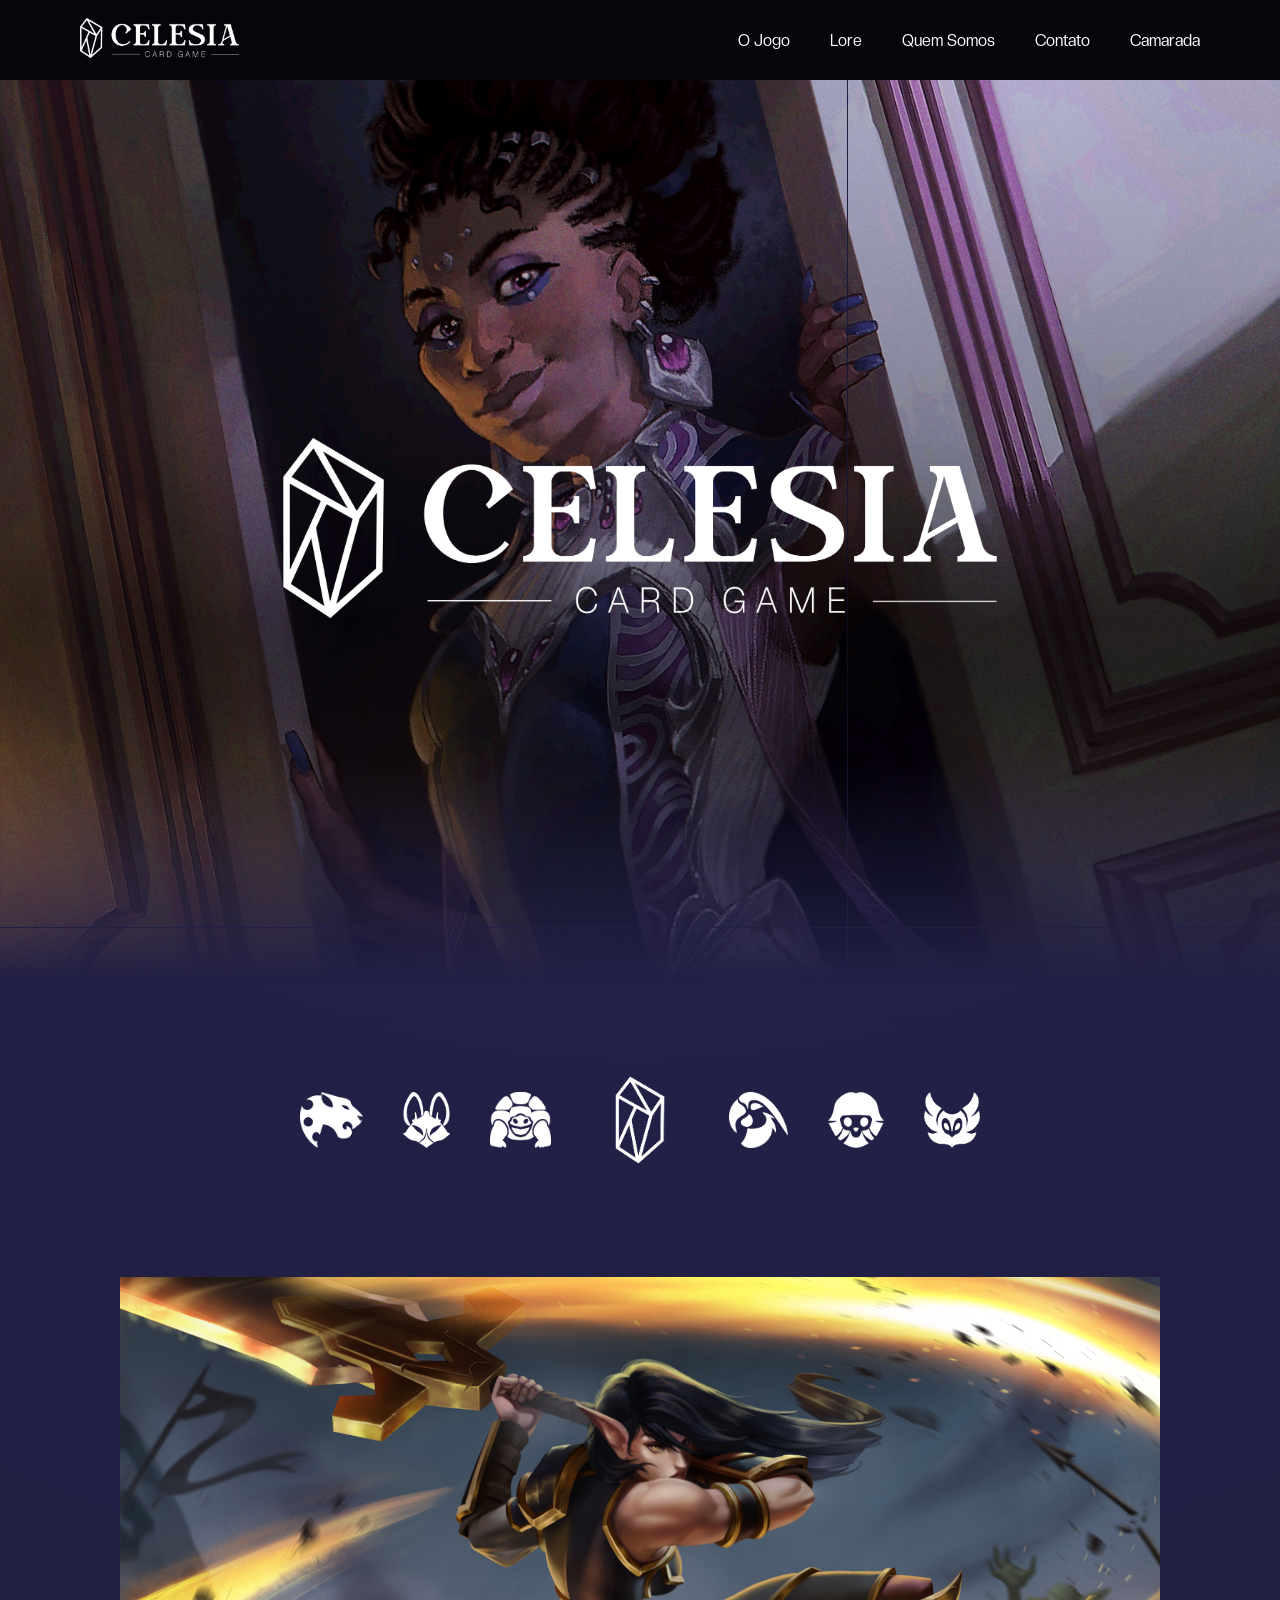
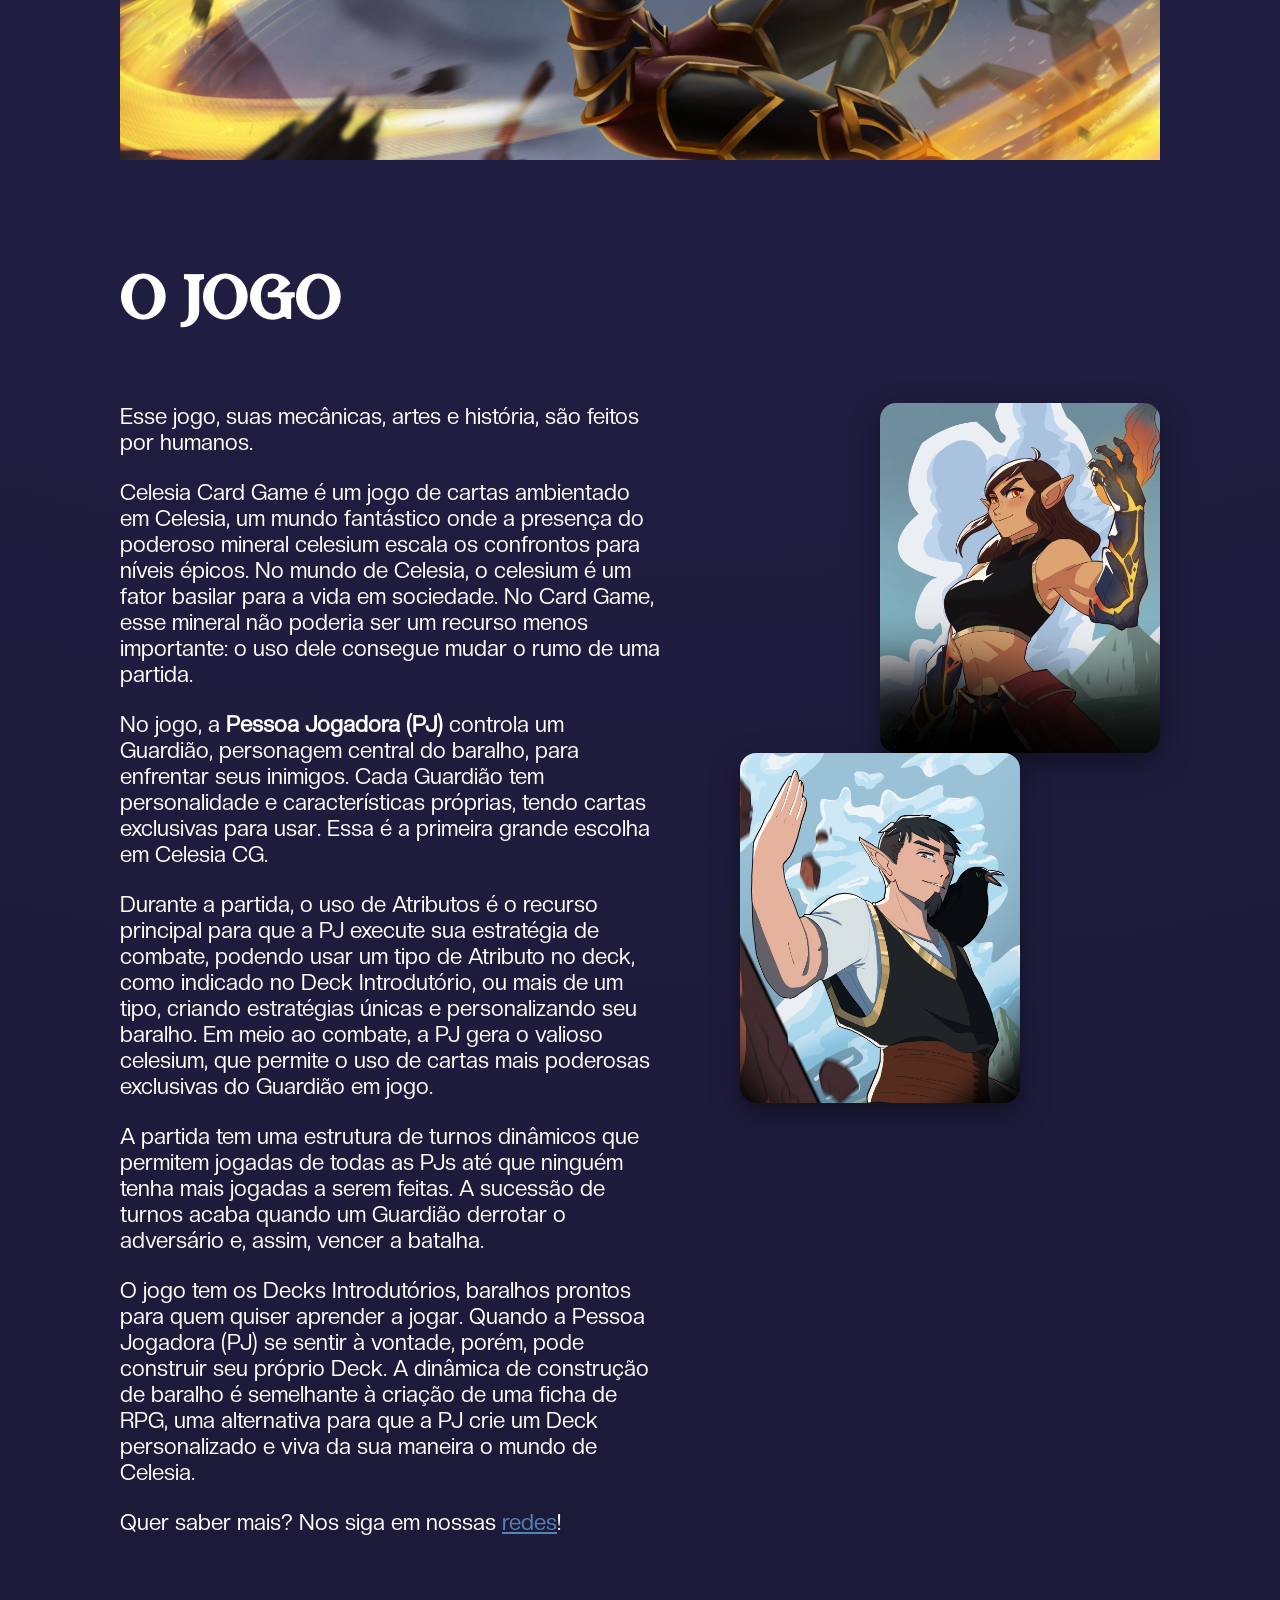
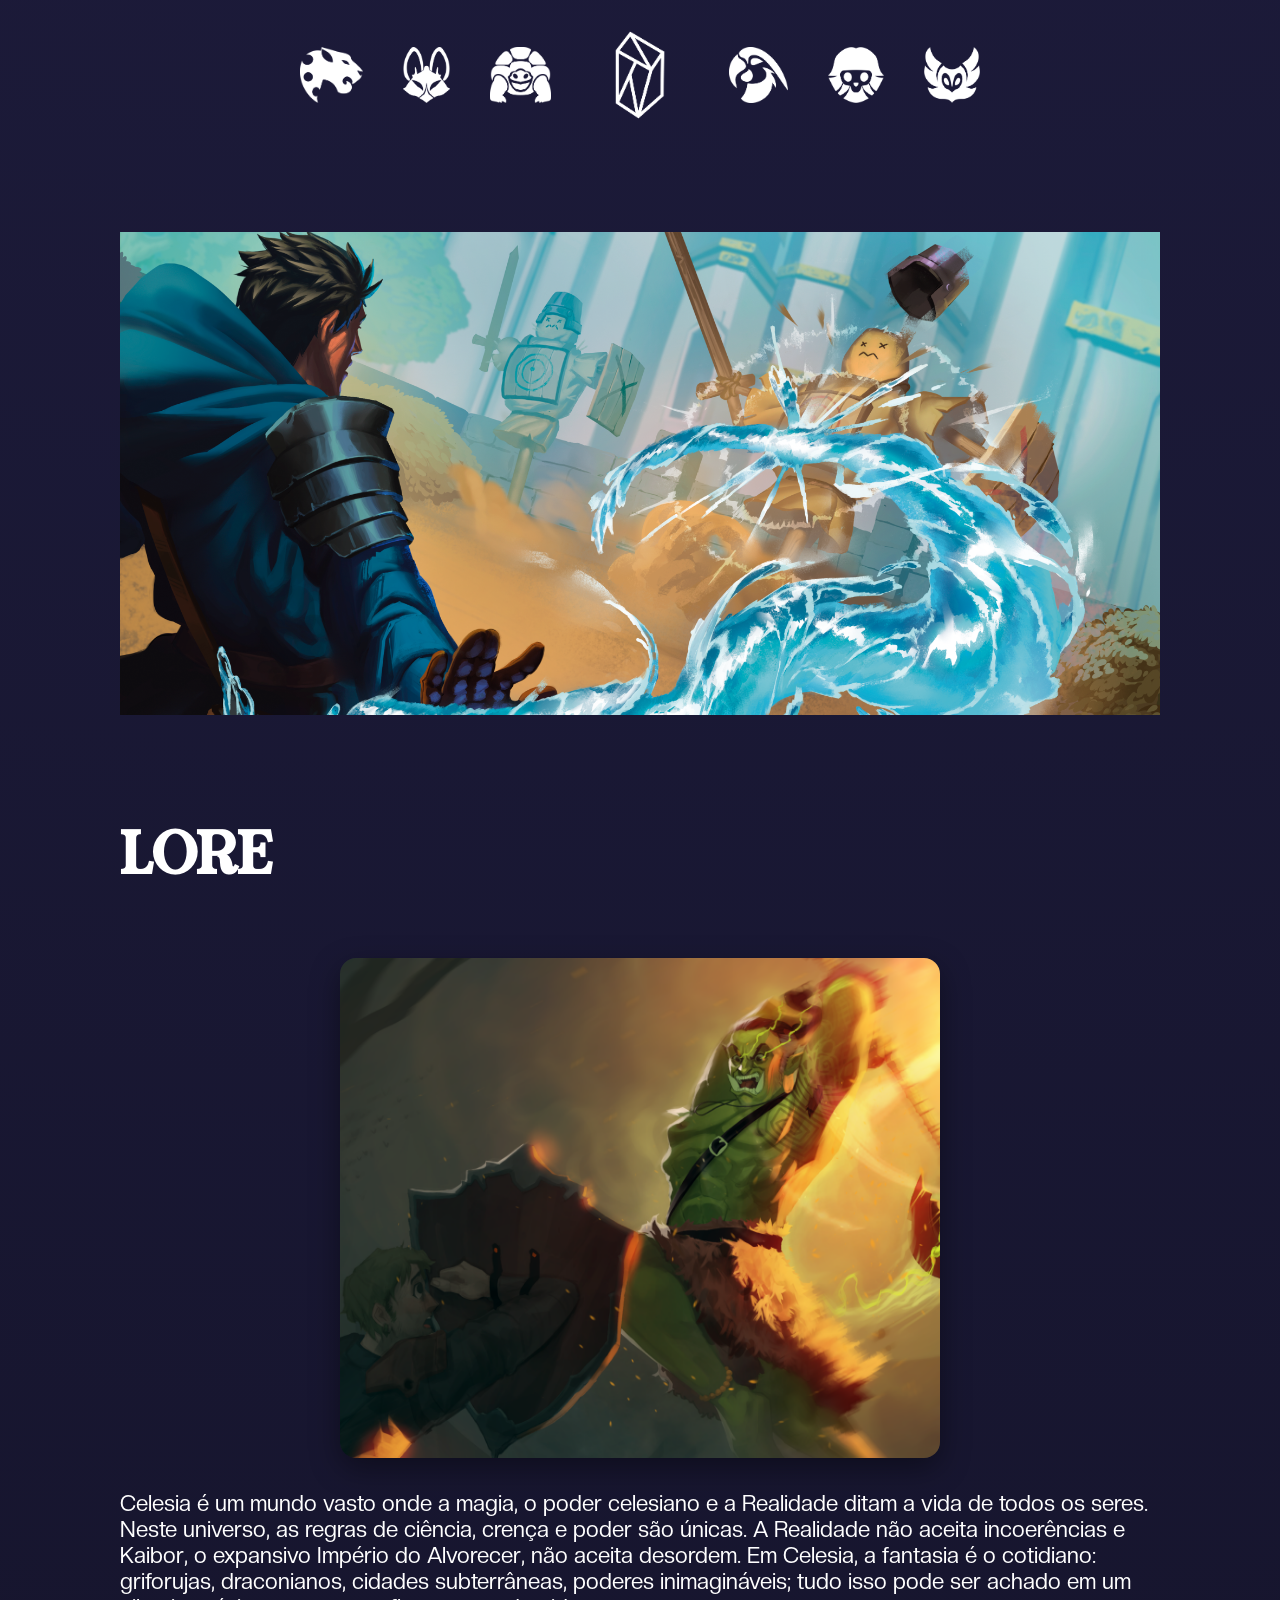
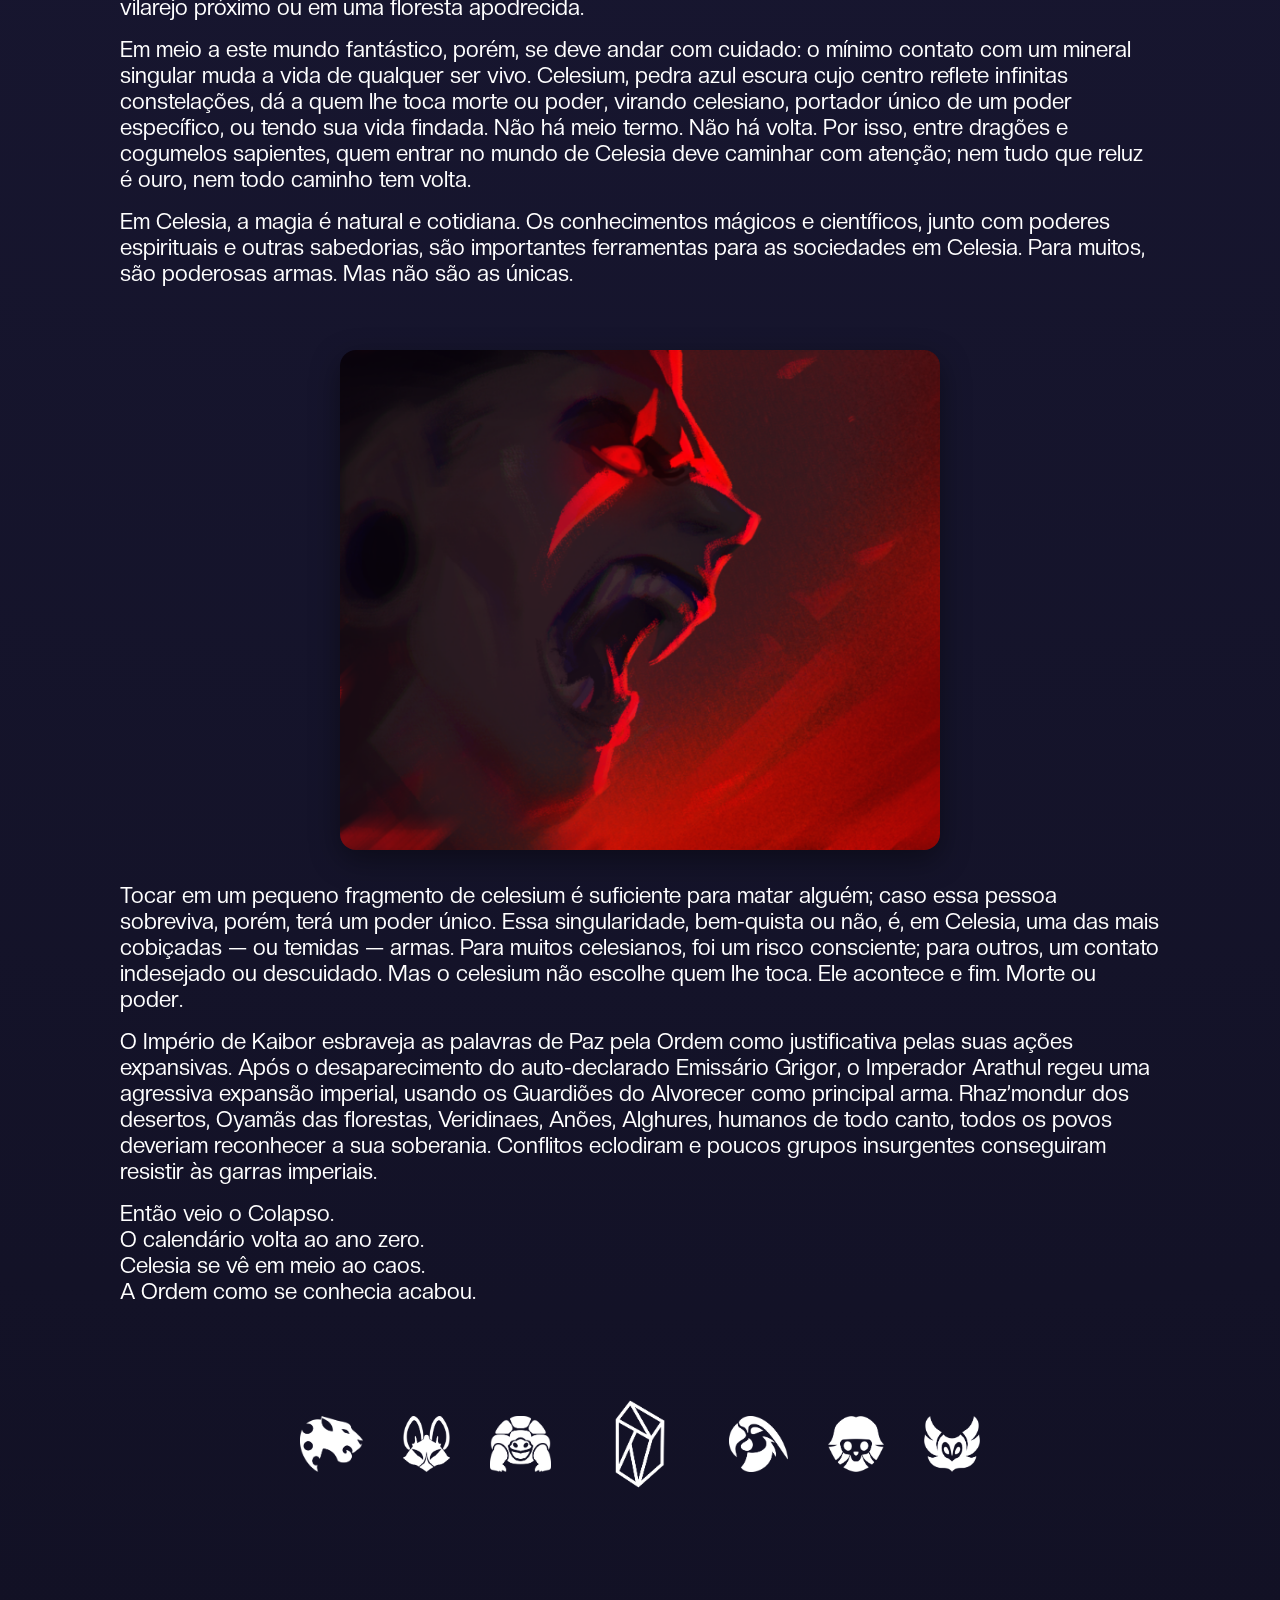
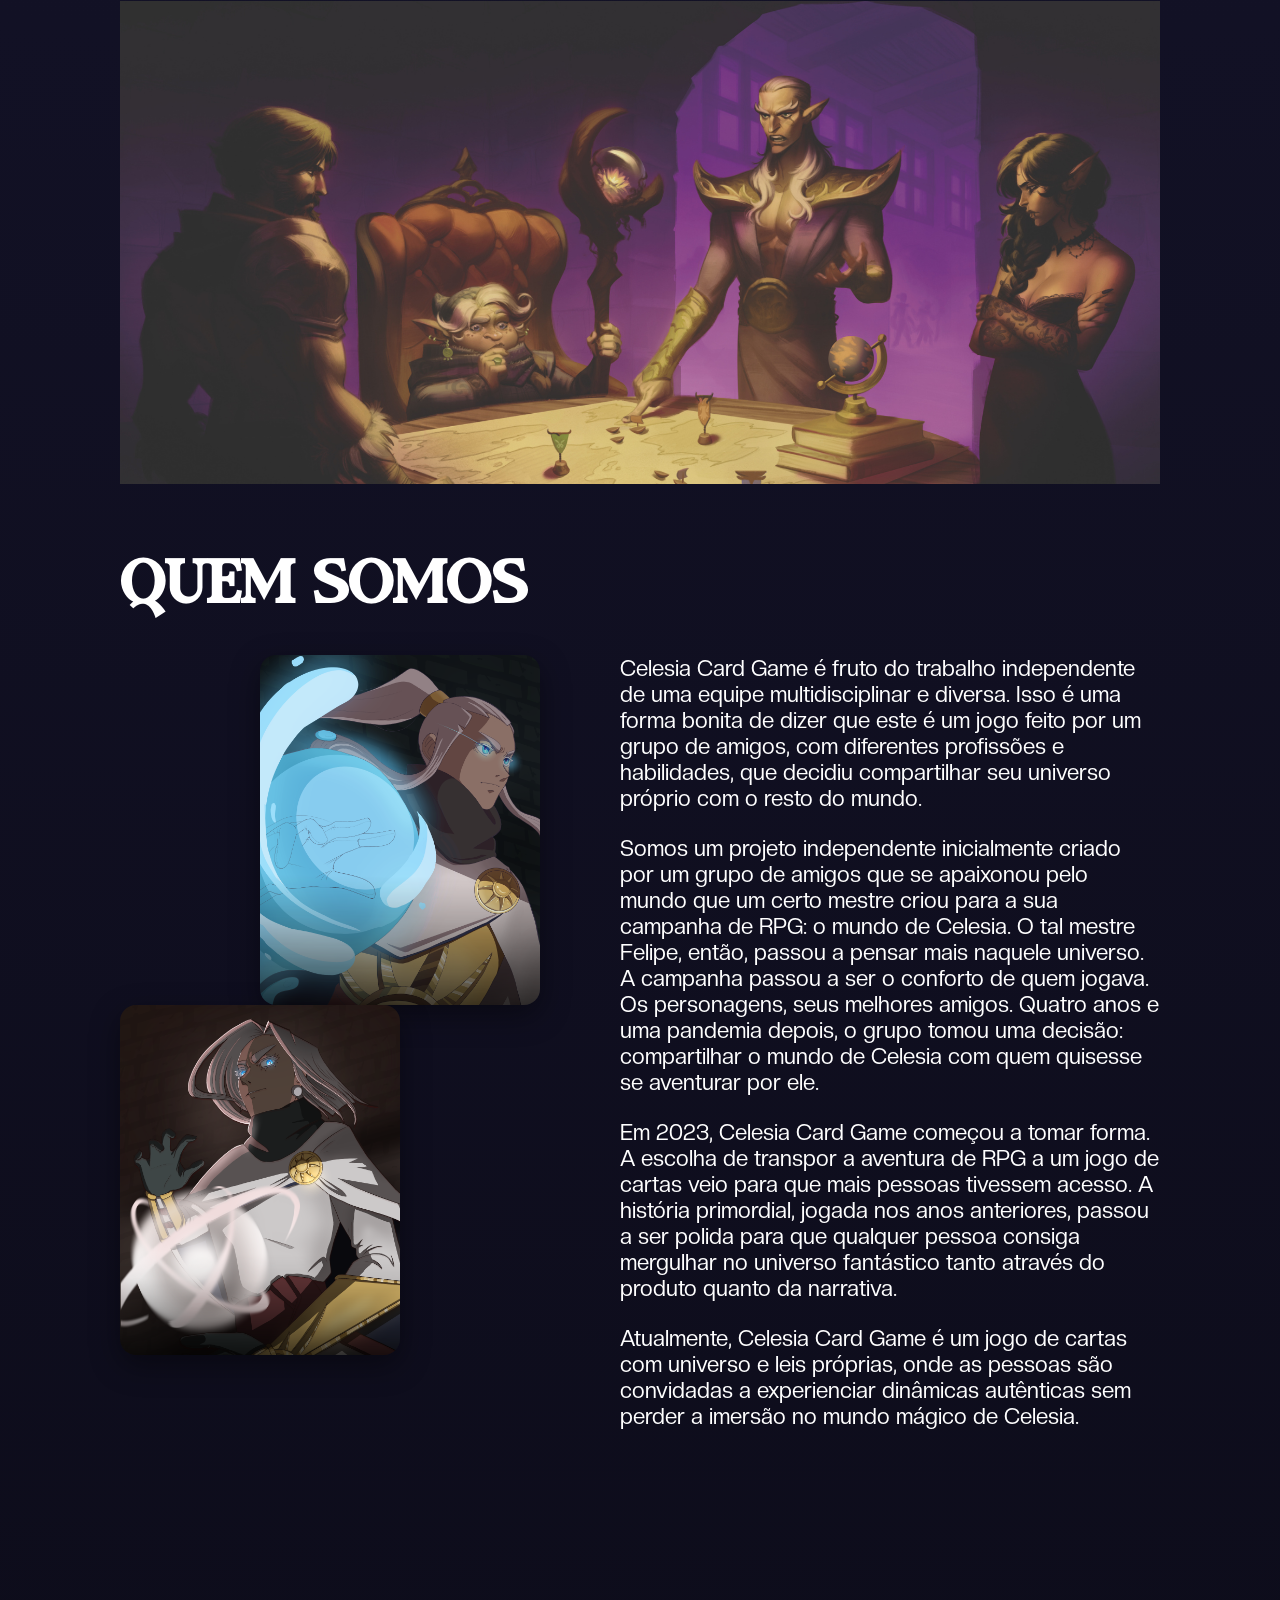
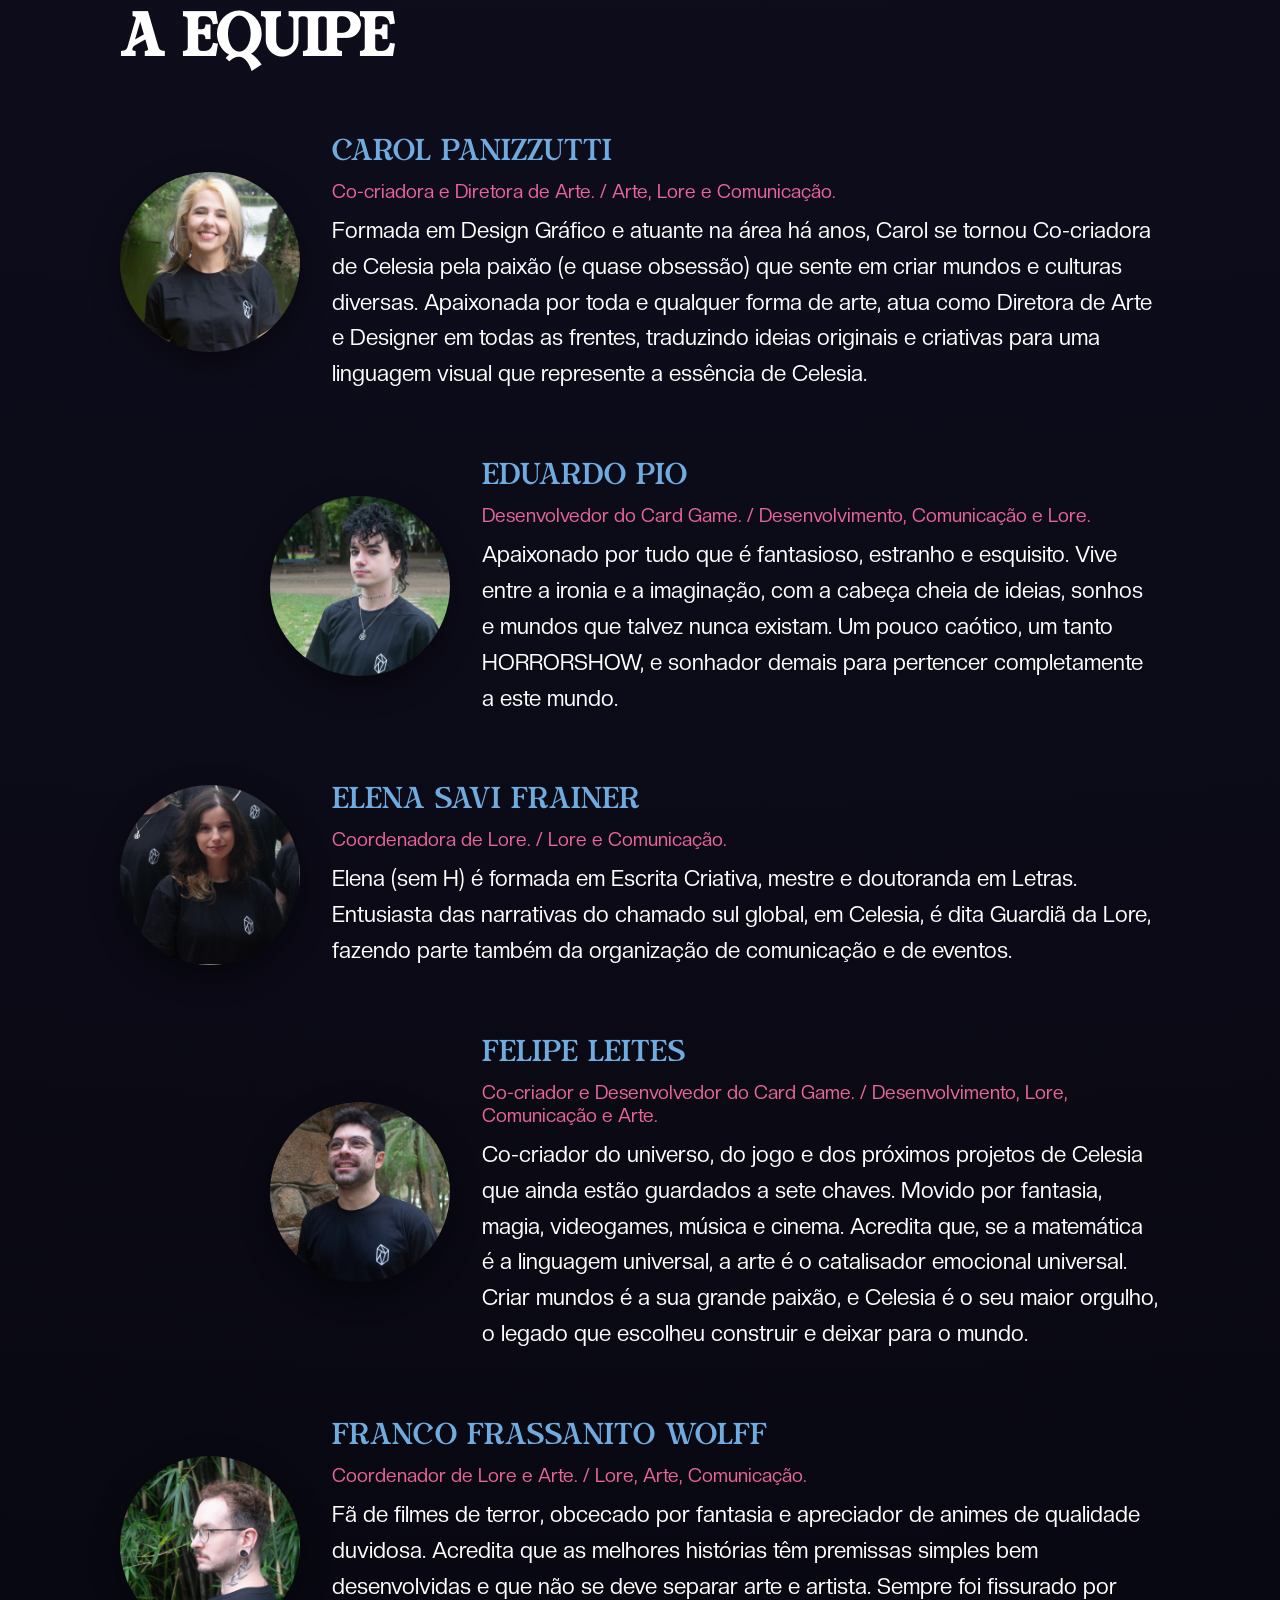
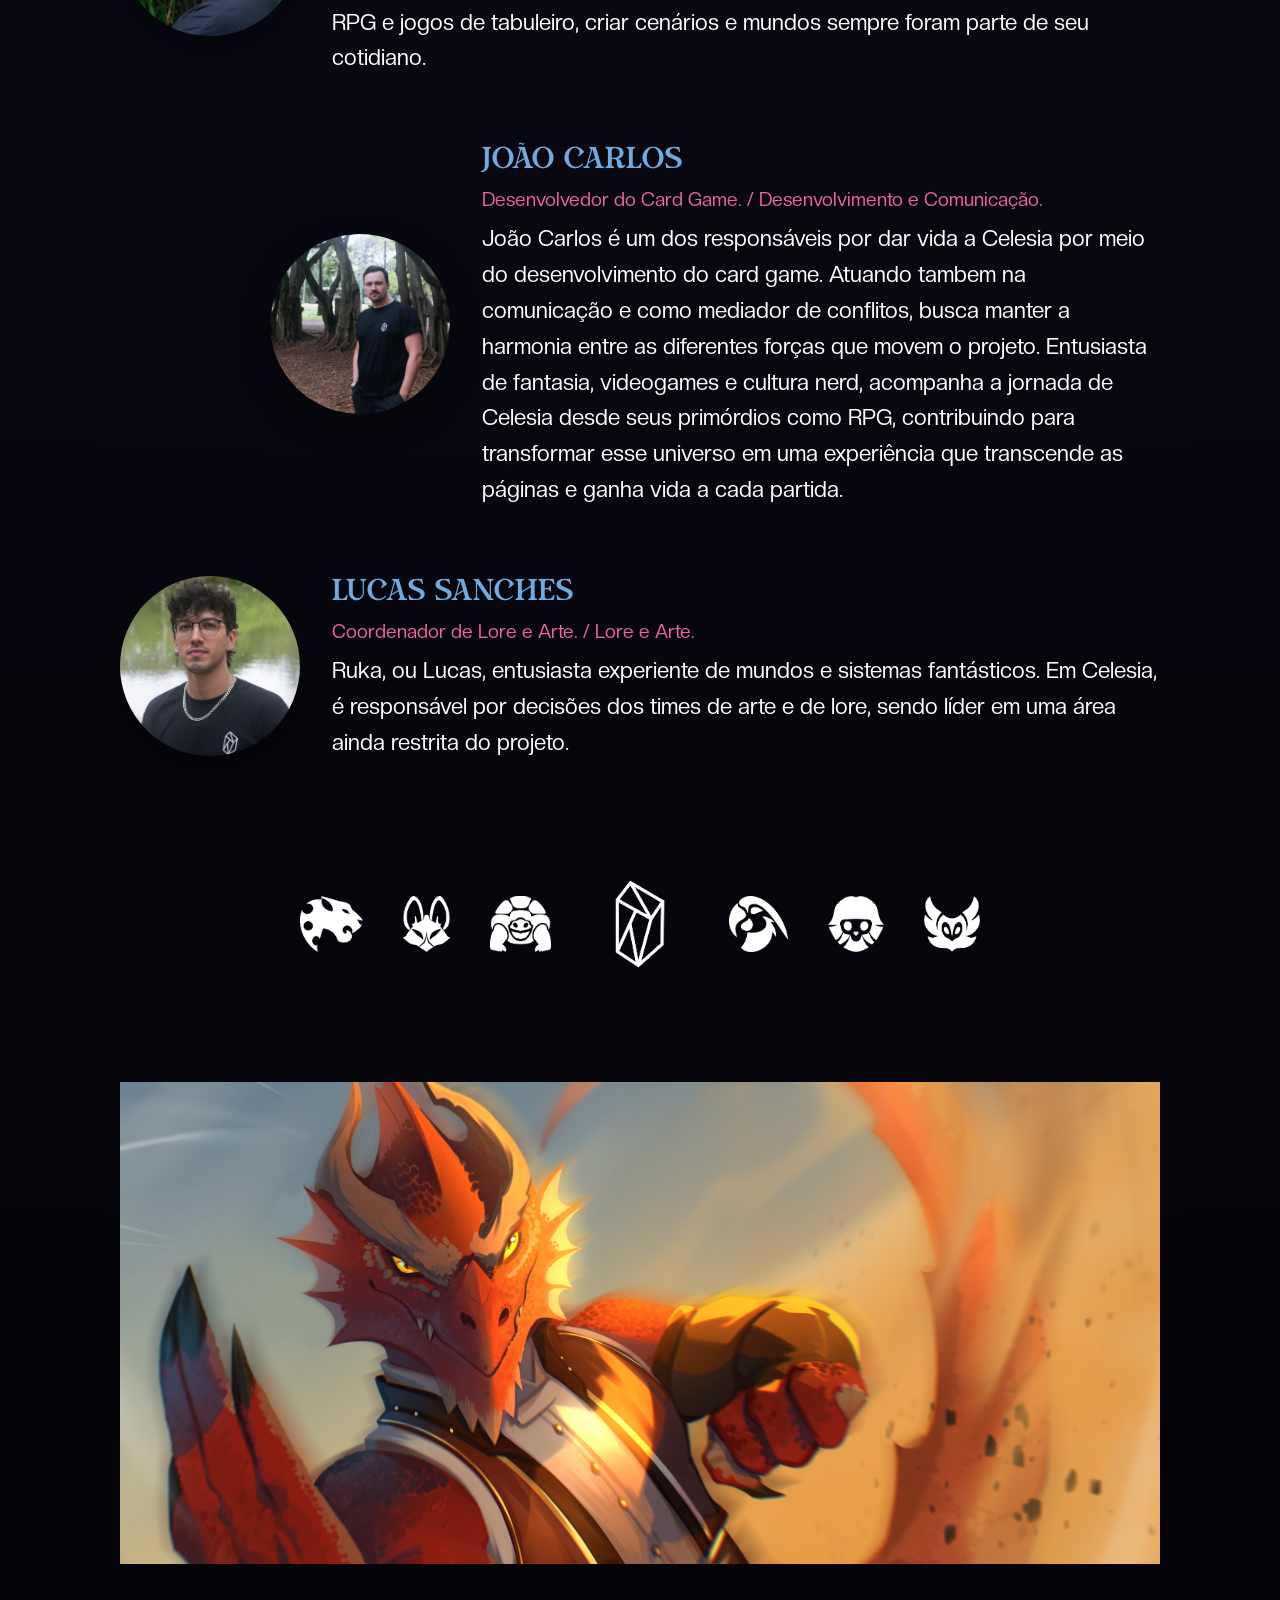
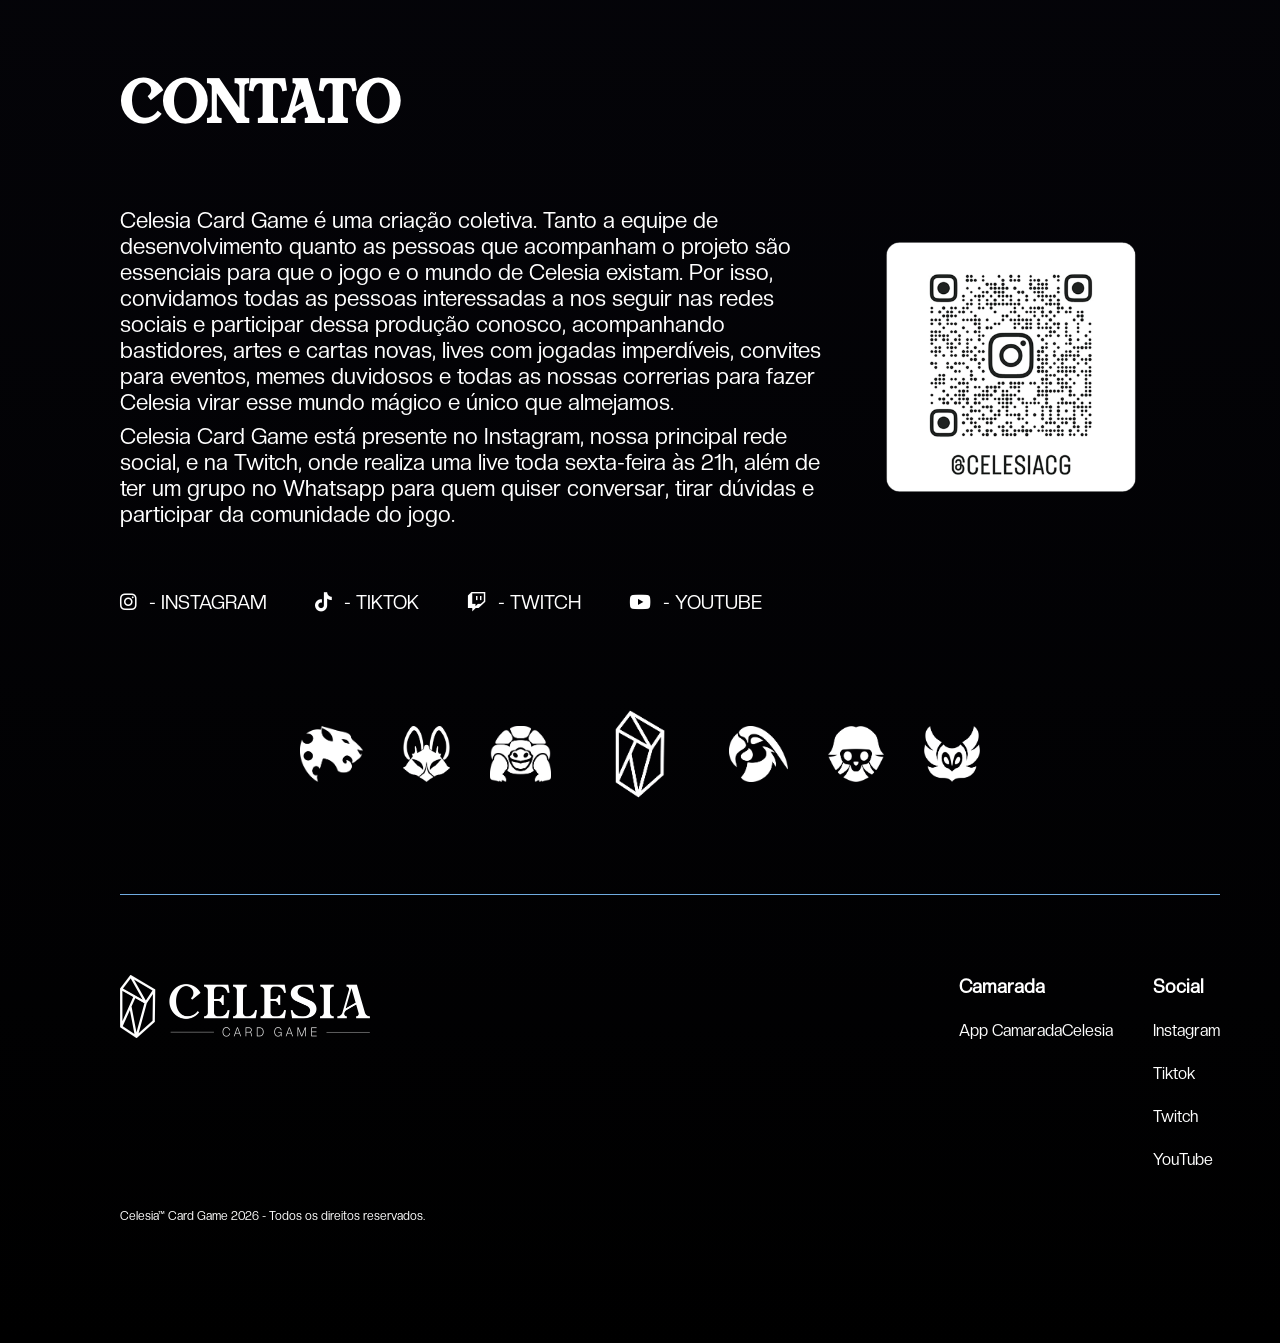
==== commit 681373ed: "alteração no site" ====
--- a/index.html
+++ b/index.html
@@ -93,7 +93,7 @@
                 </p>
 
                 <p>
-                    No jogo, a PJ controla um Guardião, personagem central do baralho, para enfrentar seus inimigos. Cada Guardião tem personalidade e características próprias, tendo cartas exclusivas para usar. Essa é a primeira grande escolha em Celesia CG.
+                    No jogo, a <b>Pessoa Jogadora (PJ)</b> controla um Guardião, personagem central do baralho, para enfrentar seus inimigos. Cada Guardião tem personalidade e características próprias, tendo cartas exclusivas para usar. Essa é a primeira grande escolha em Celesia CG.
                 </p>
 
                 <p>
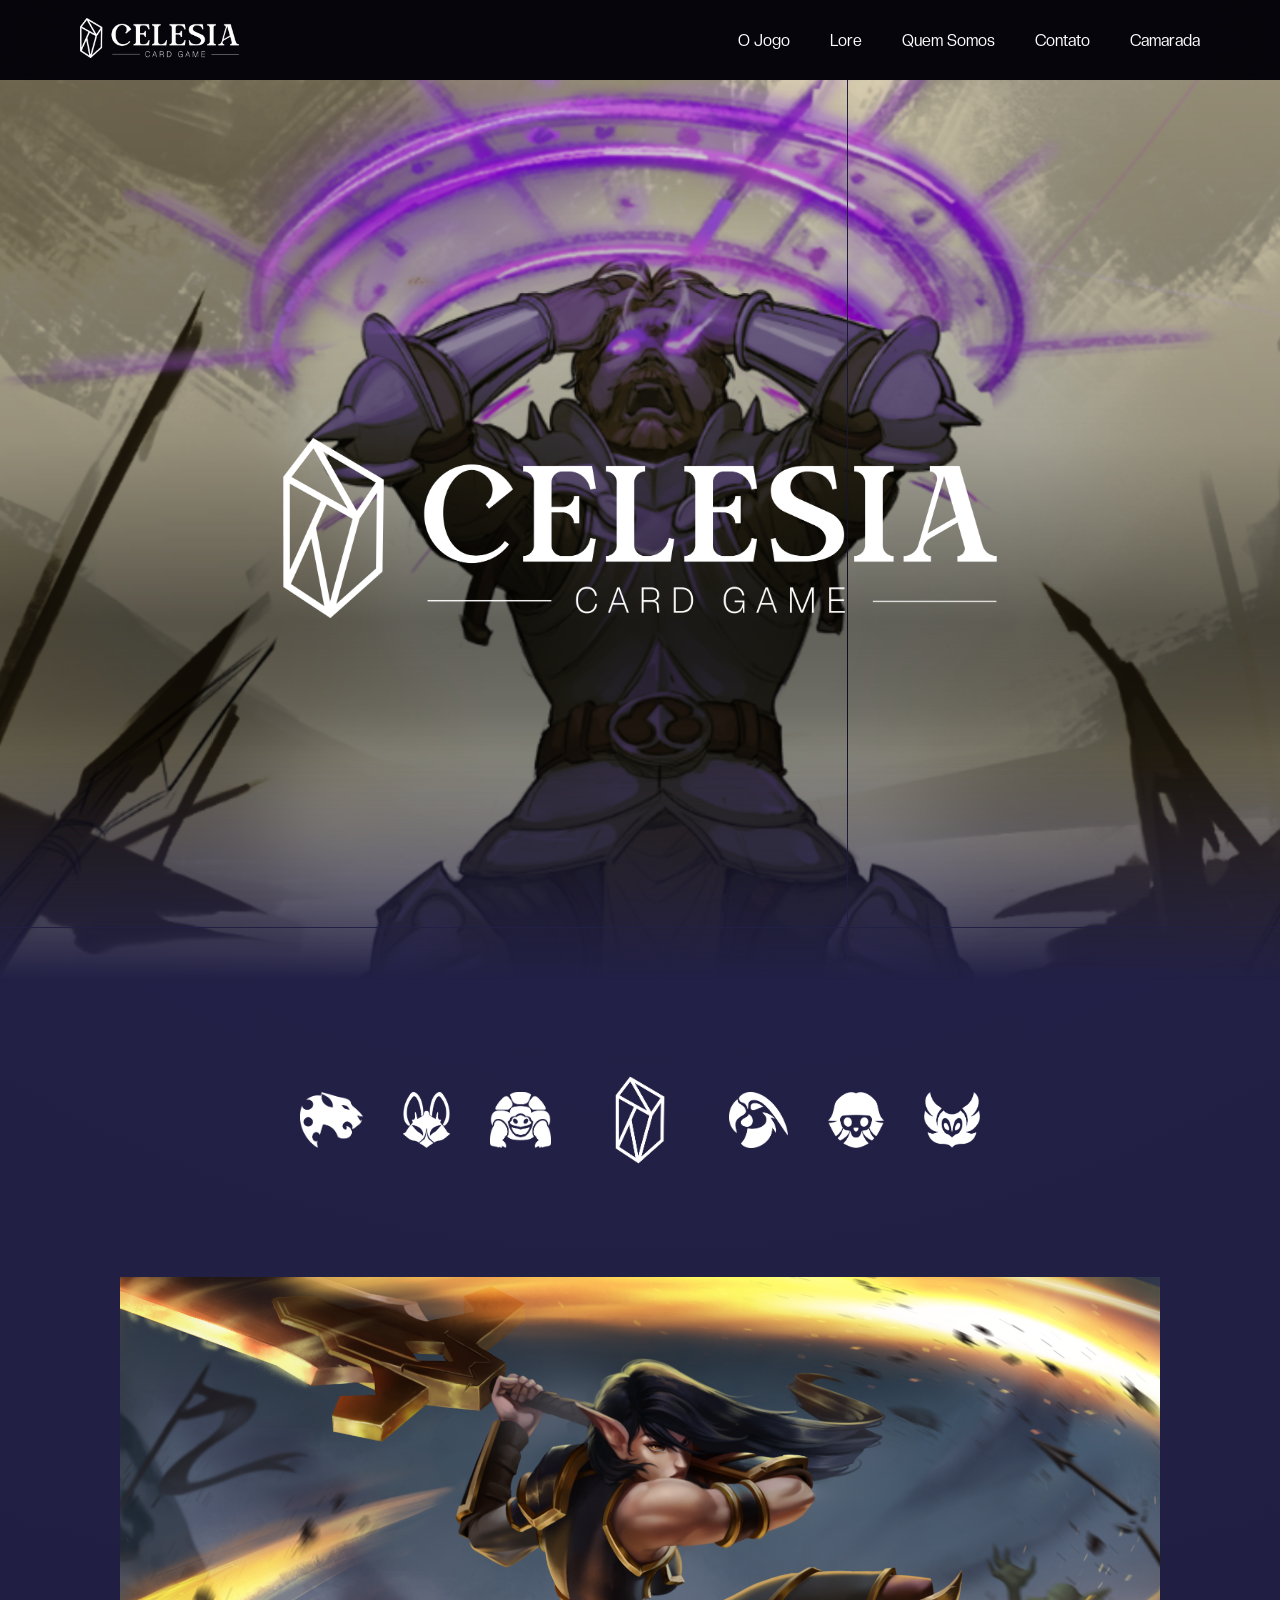
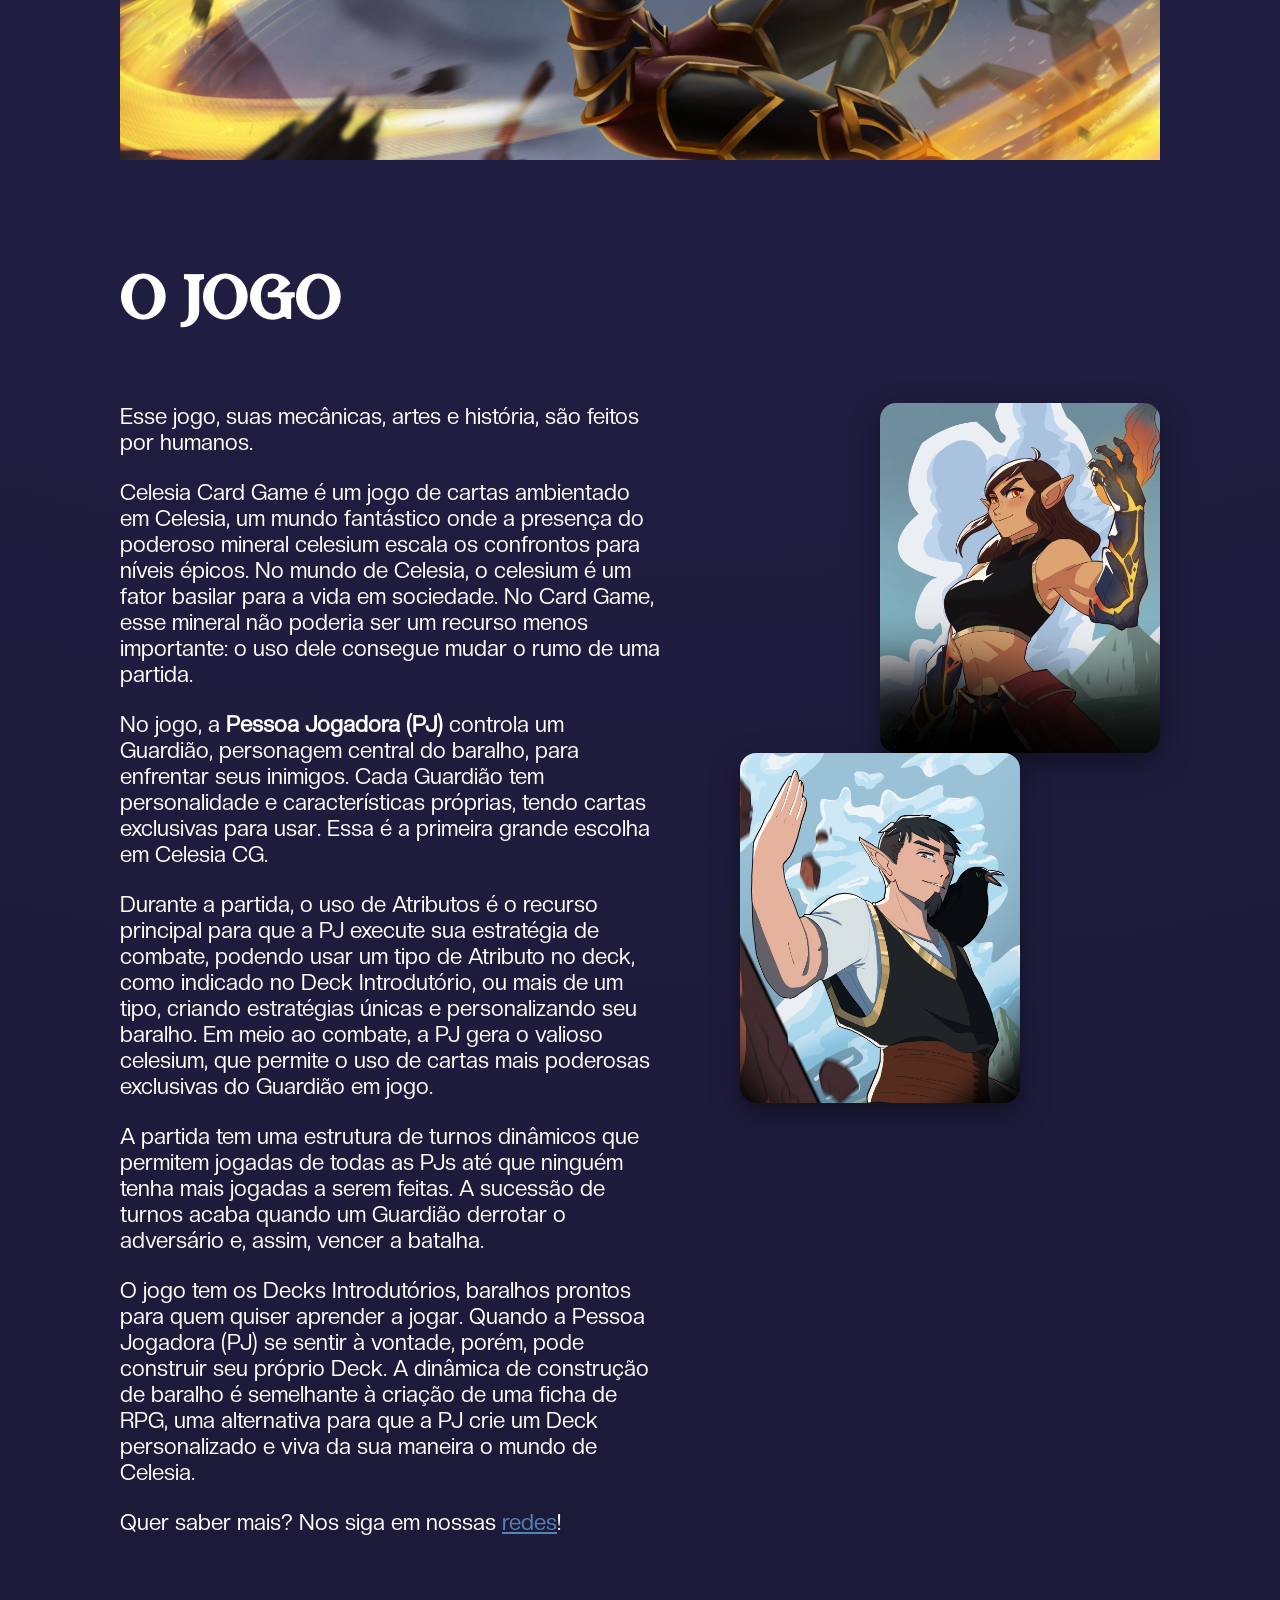
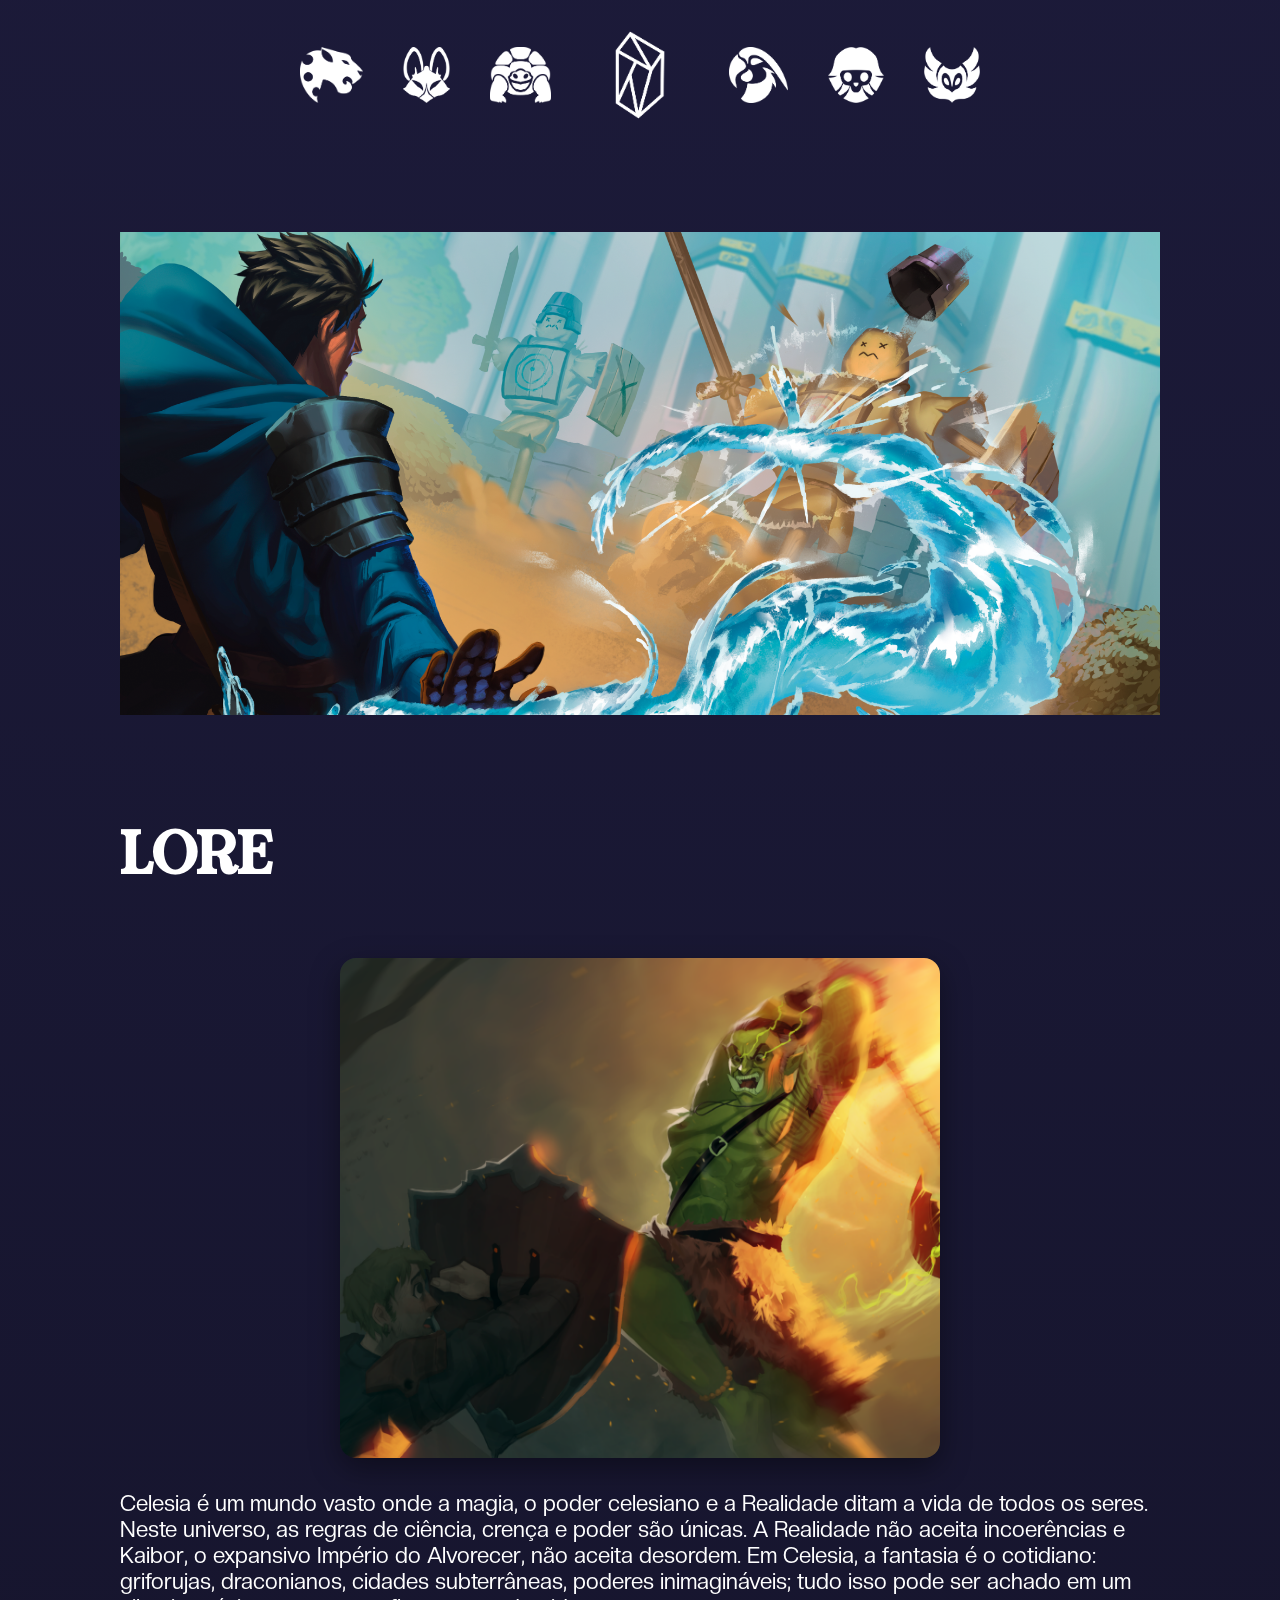
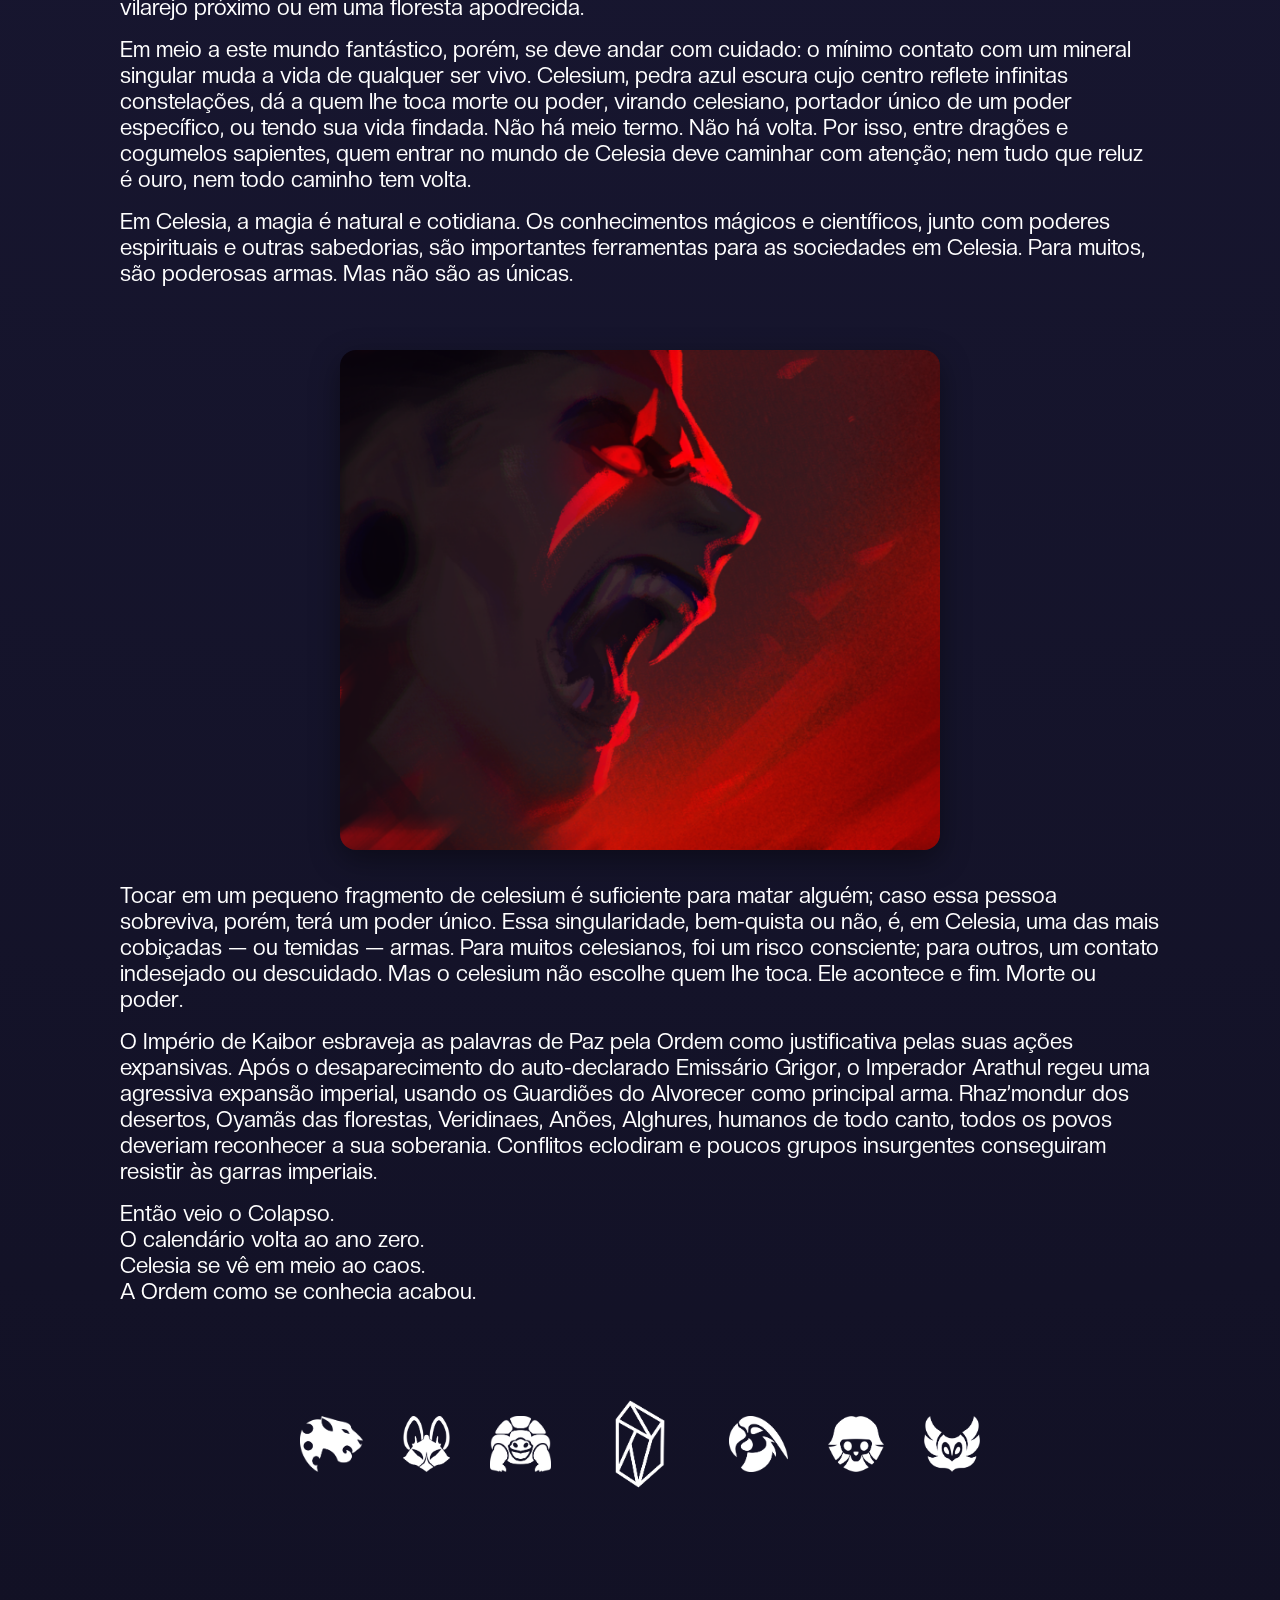
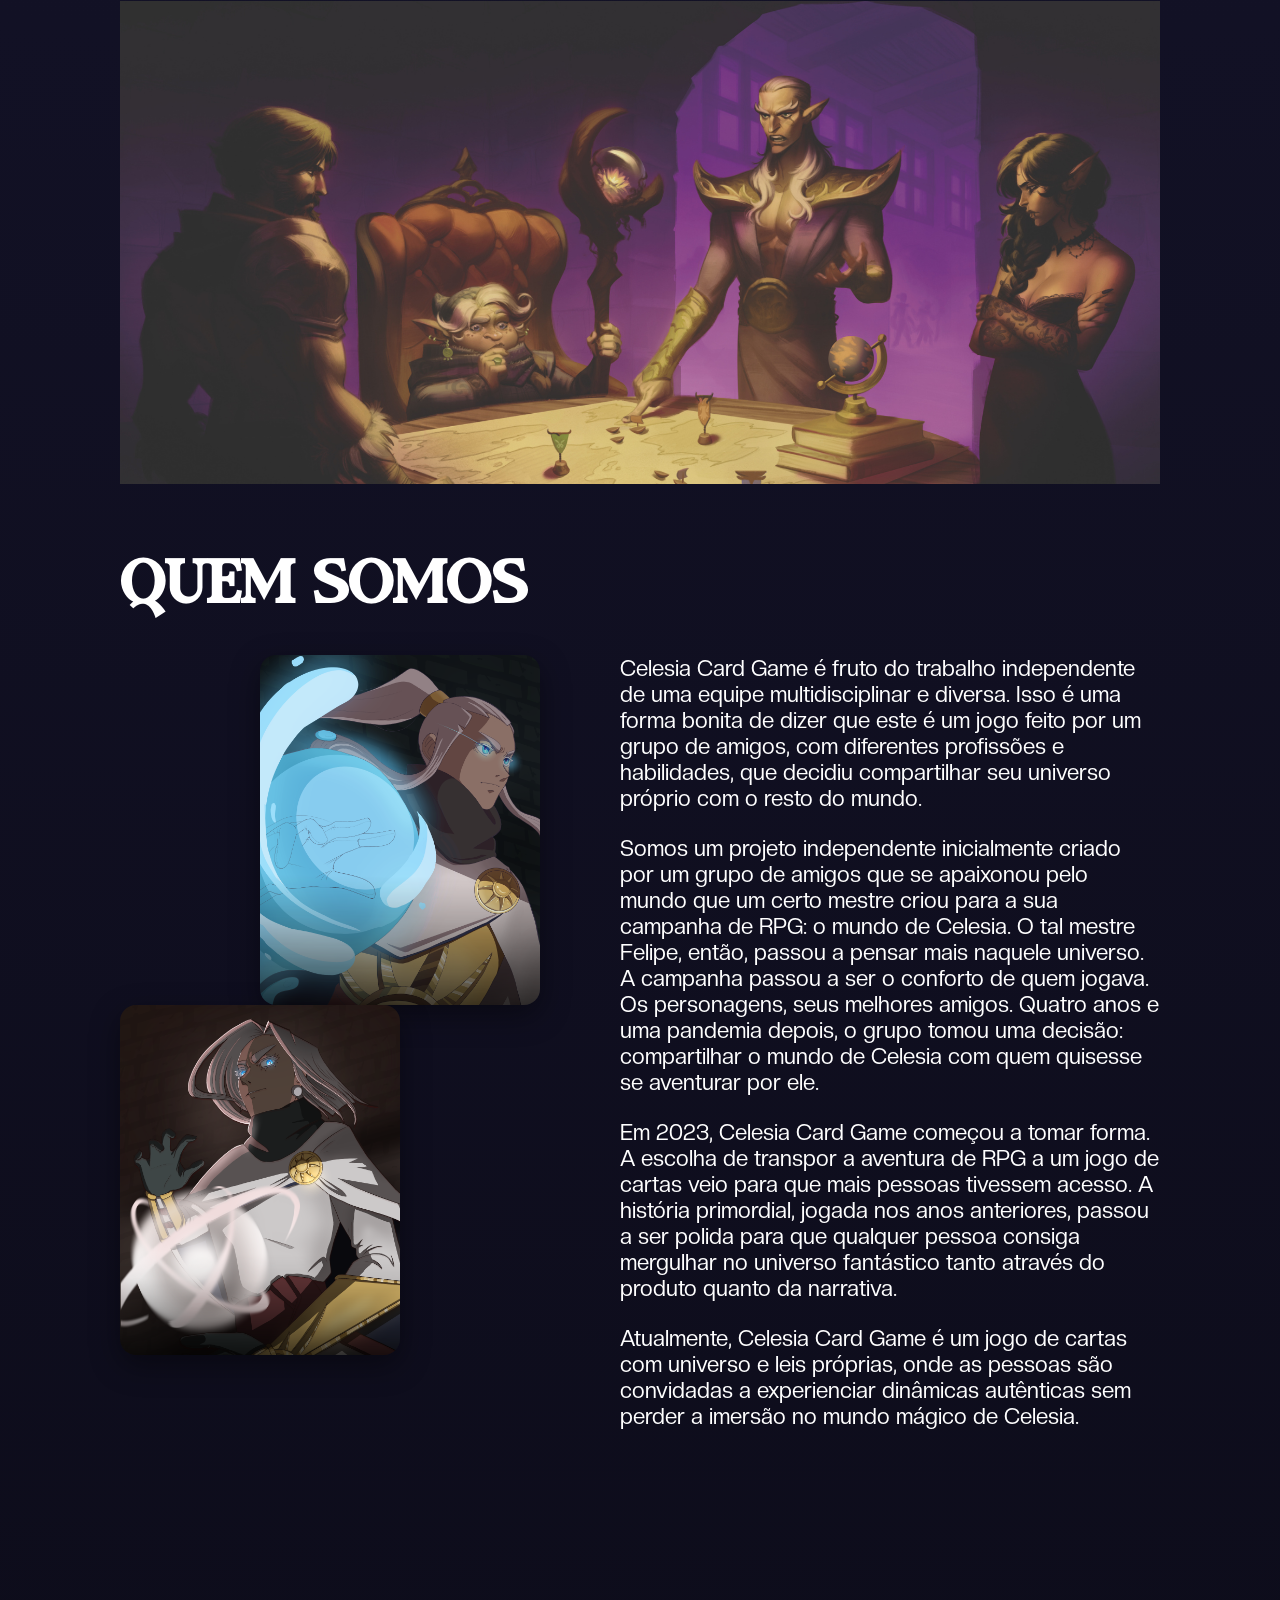
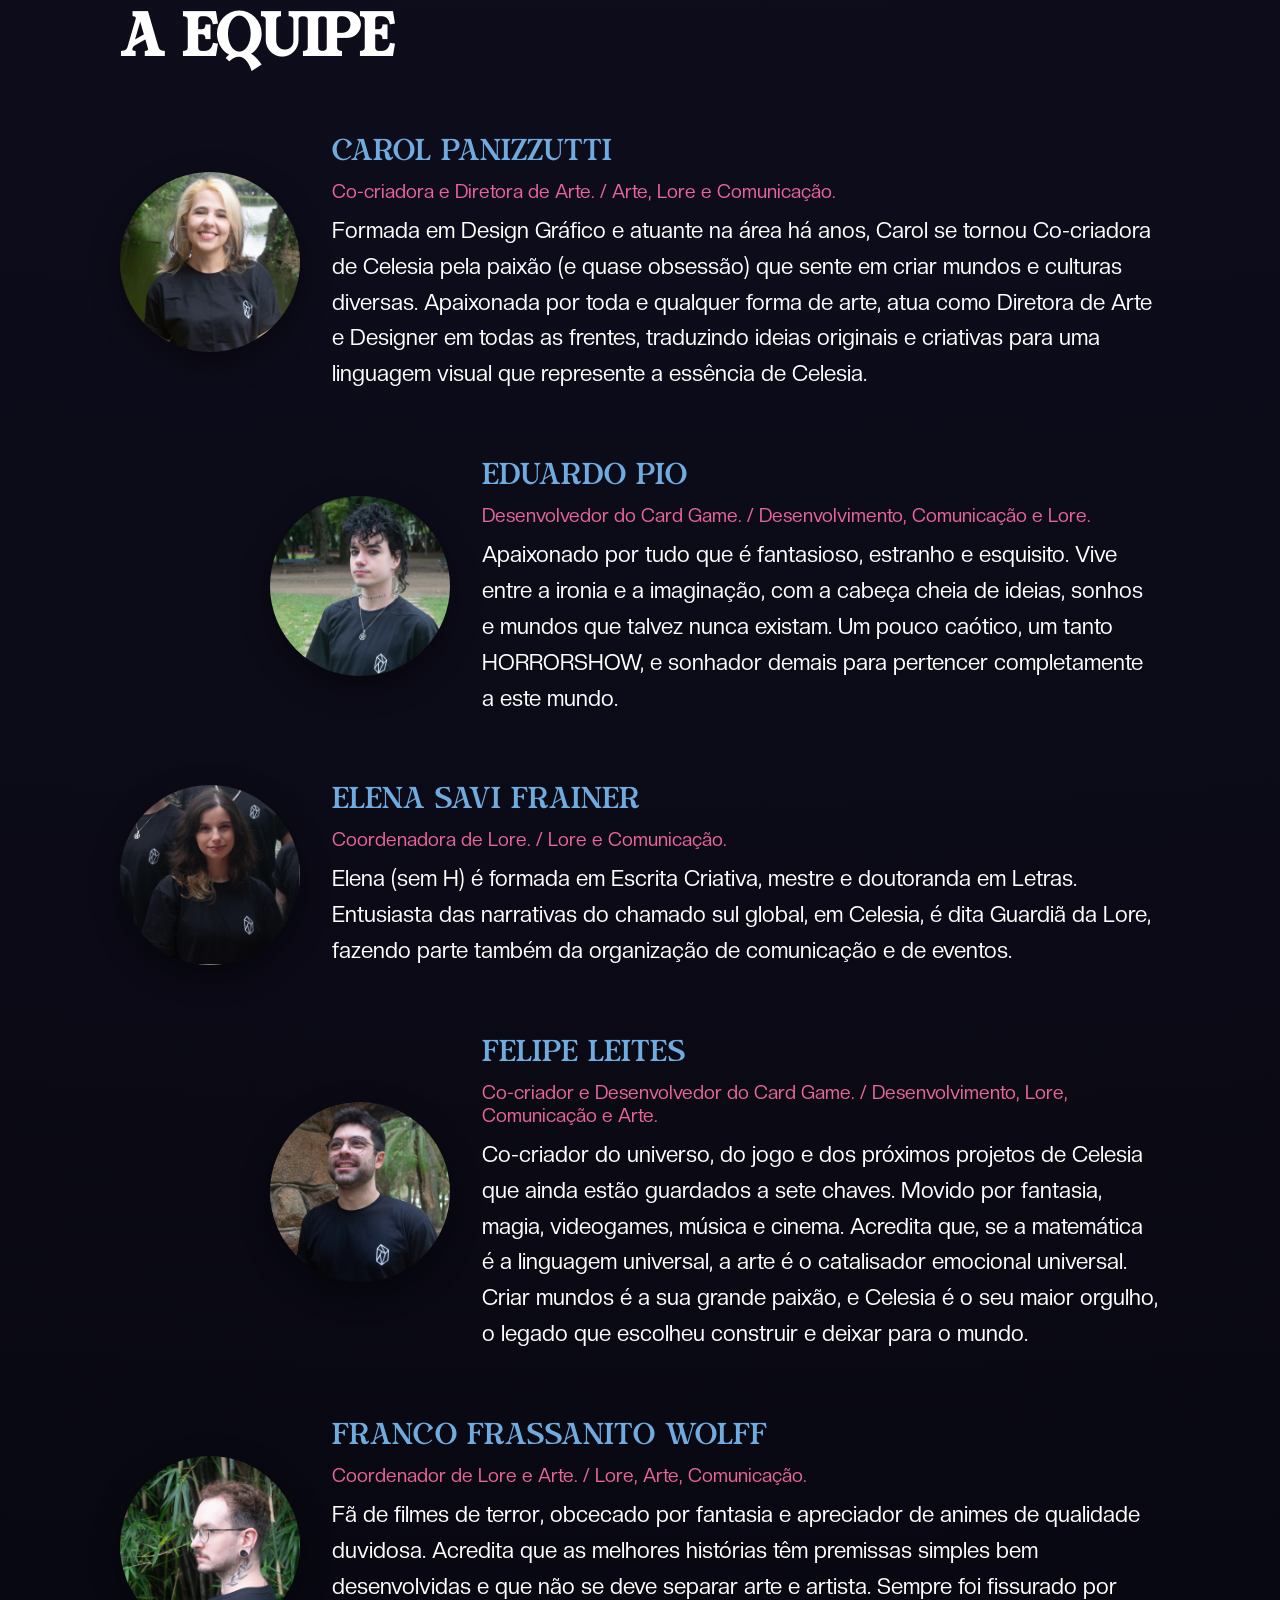
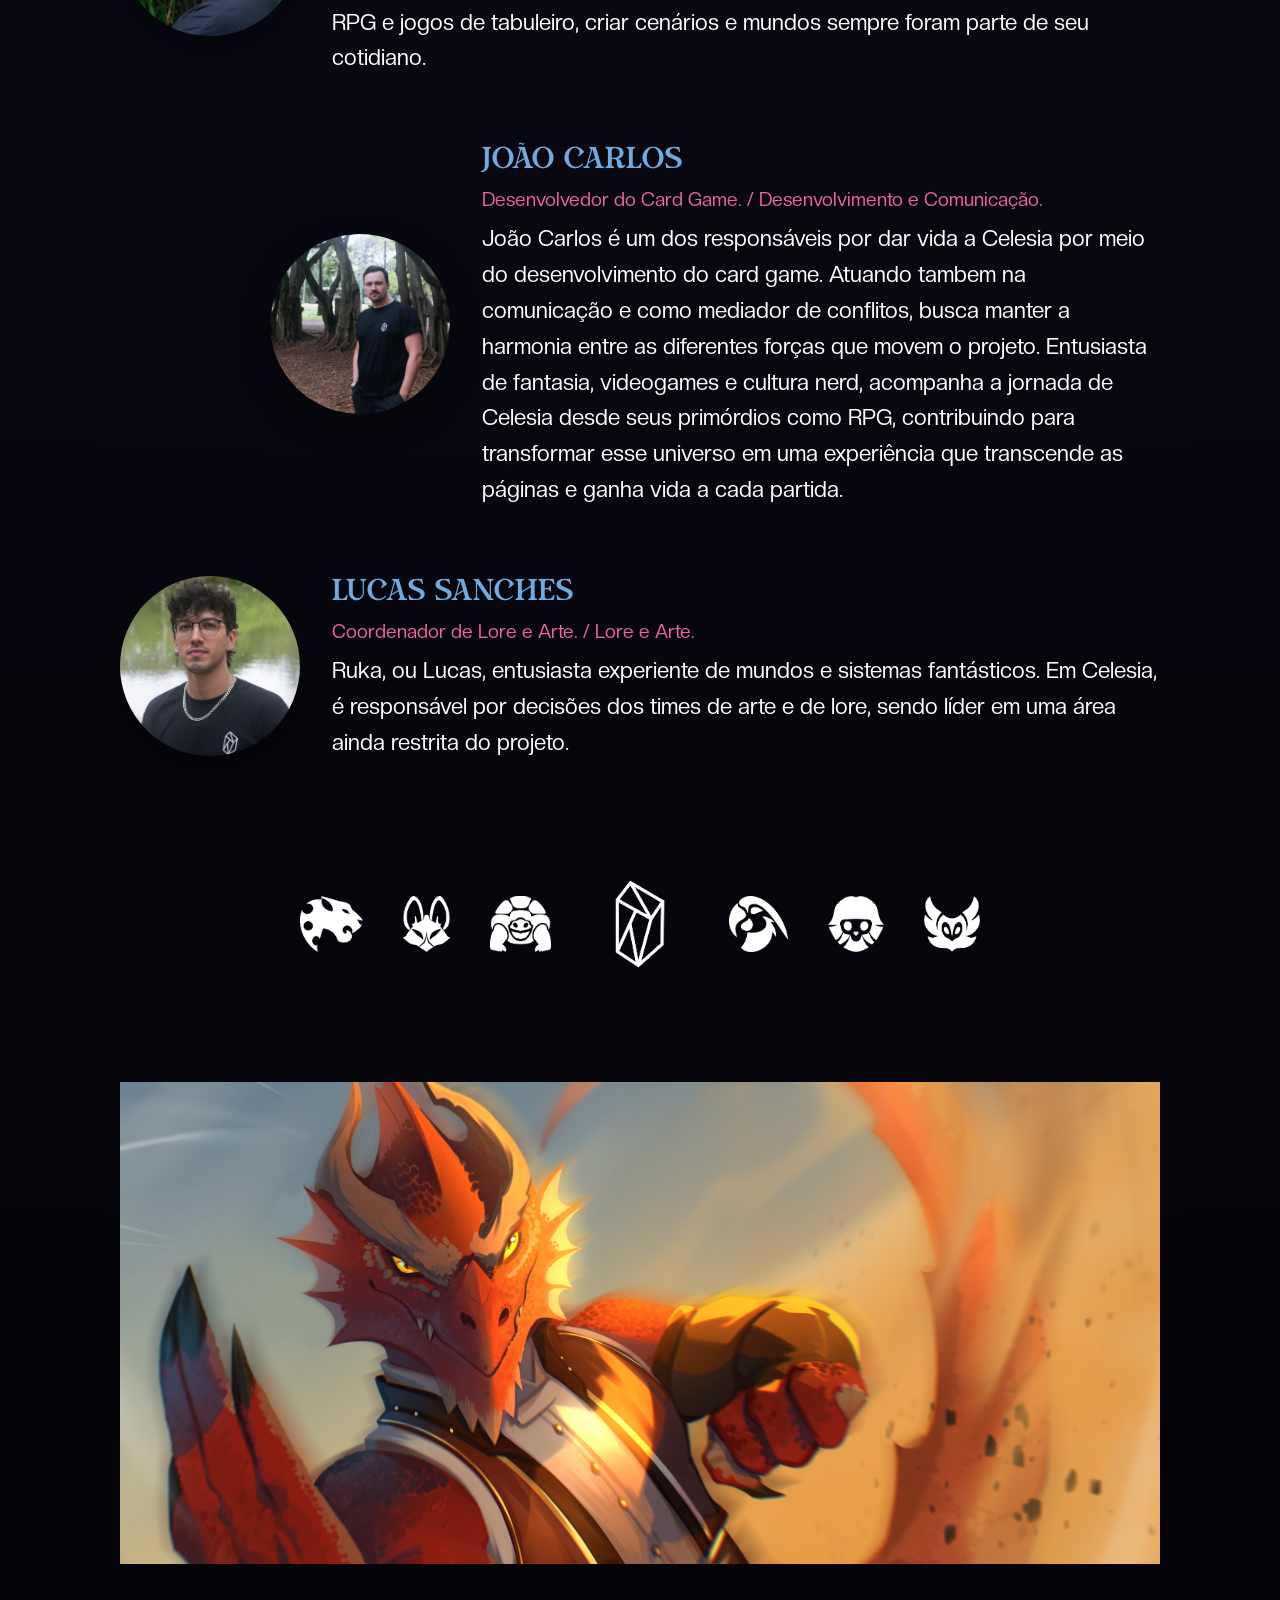
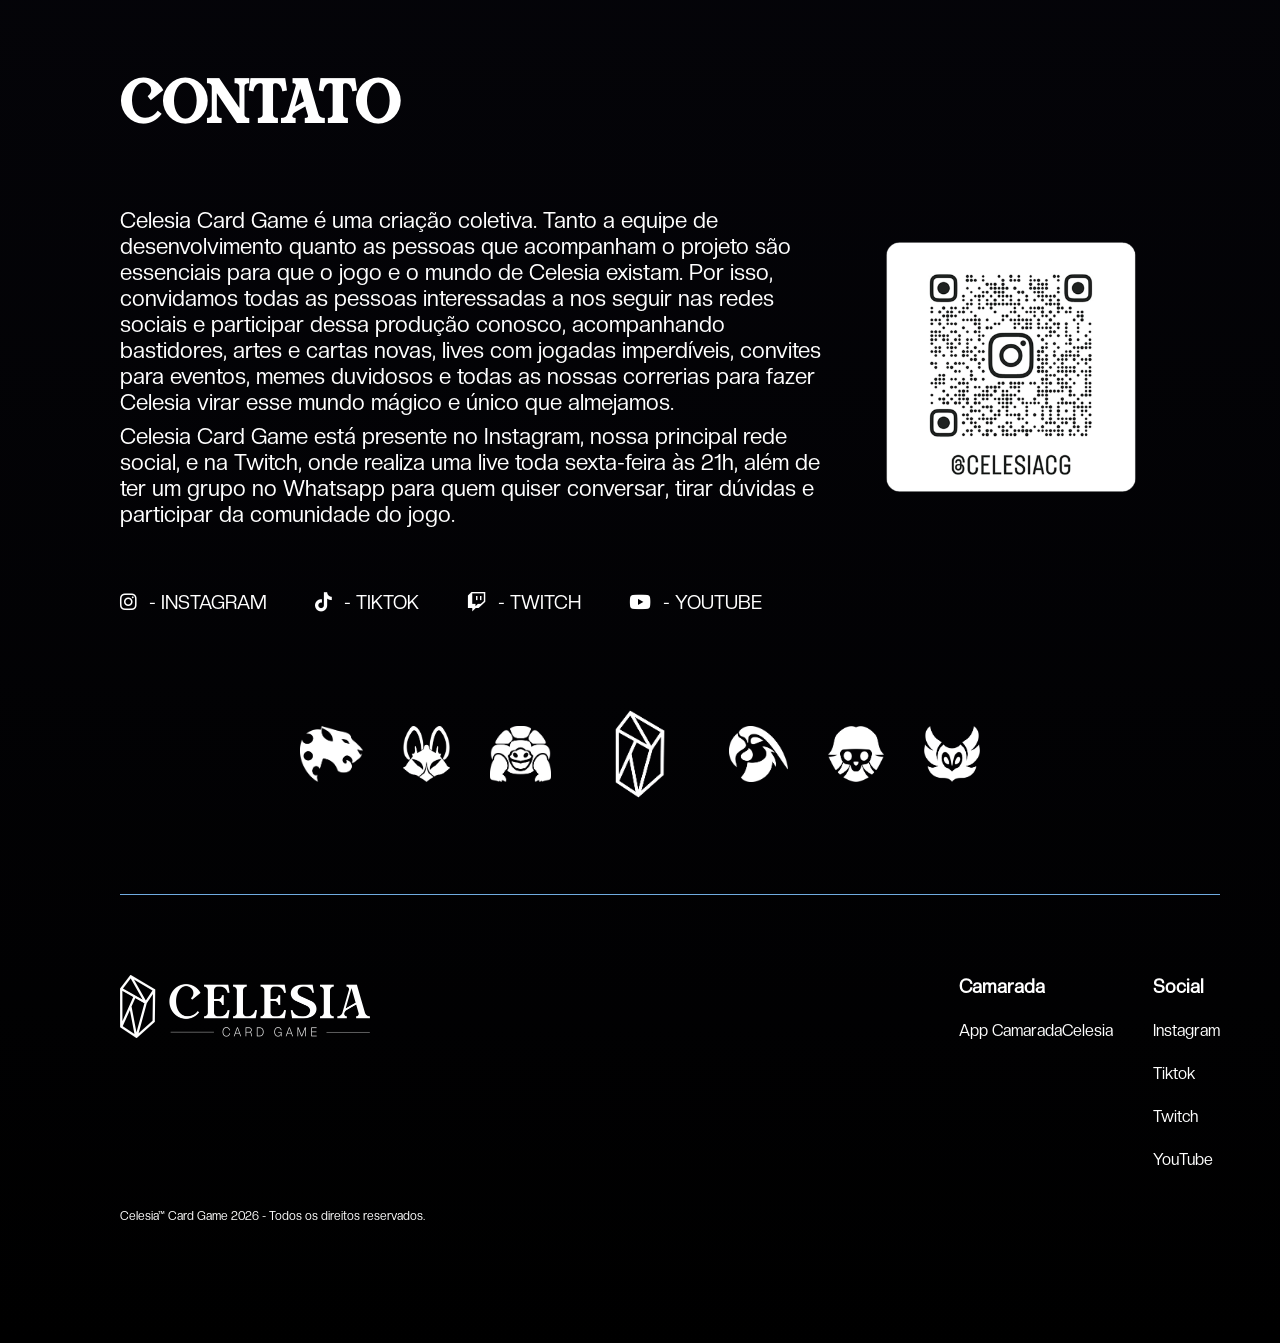
==== commit 19d1c3a0: "alterado camarada" ====
--- a/index.html
+++ b/index.html
@@ -40,7 +40,7 @@
             <a class="nav-link" href="#quem-somos">Quem Somos</a>
             <!--<a class="nav-link" href="#redes">Redes</a> -->           
             <a class="nav-link" href="#contato">Contato</a>
-            <a class="nav-link" href="companion.html" target="_blank">Camarada</a>
+            <a class="nav-link" href="camarada.html" target="_blank">Camarada</a>
         </nav>
 
     </header>
@@ -630,7 +630,7 @@
                     <h3>Camarada</h3>
 
                     <a
-                        href="companion.html"
+                        href="camarada.html"
                         target="_blank"
                         rel="noopener noreferrer"
                         aria-label="Abrir Instagram"
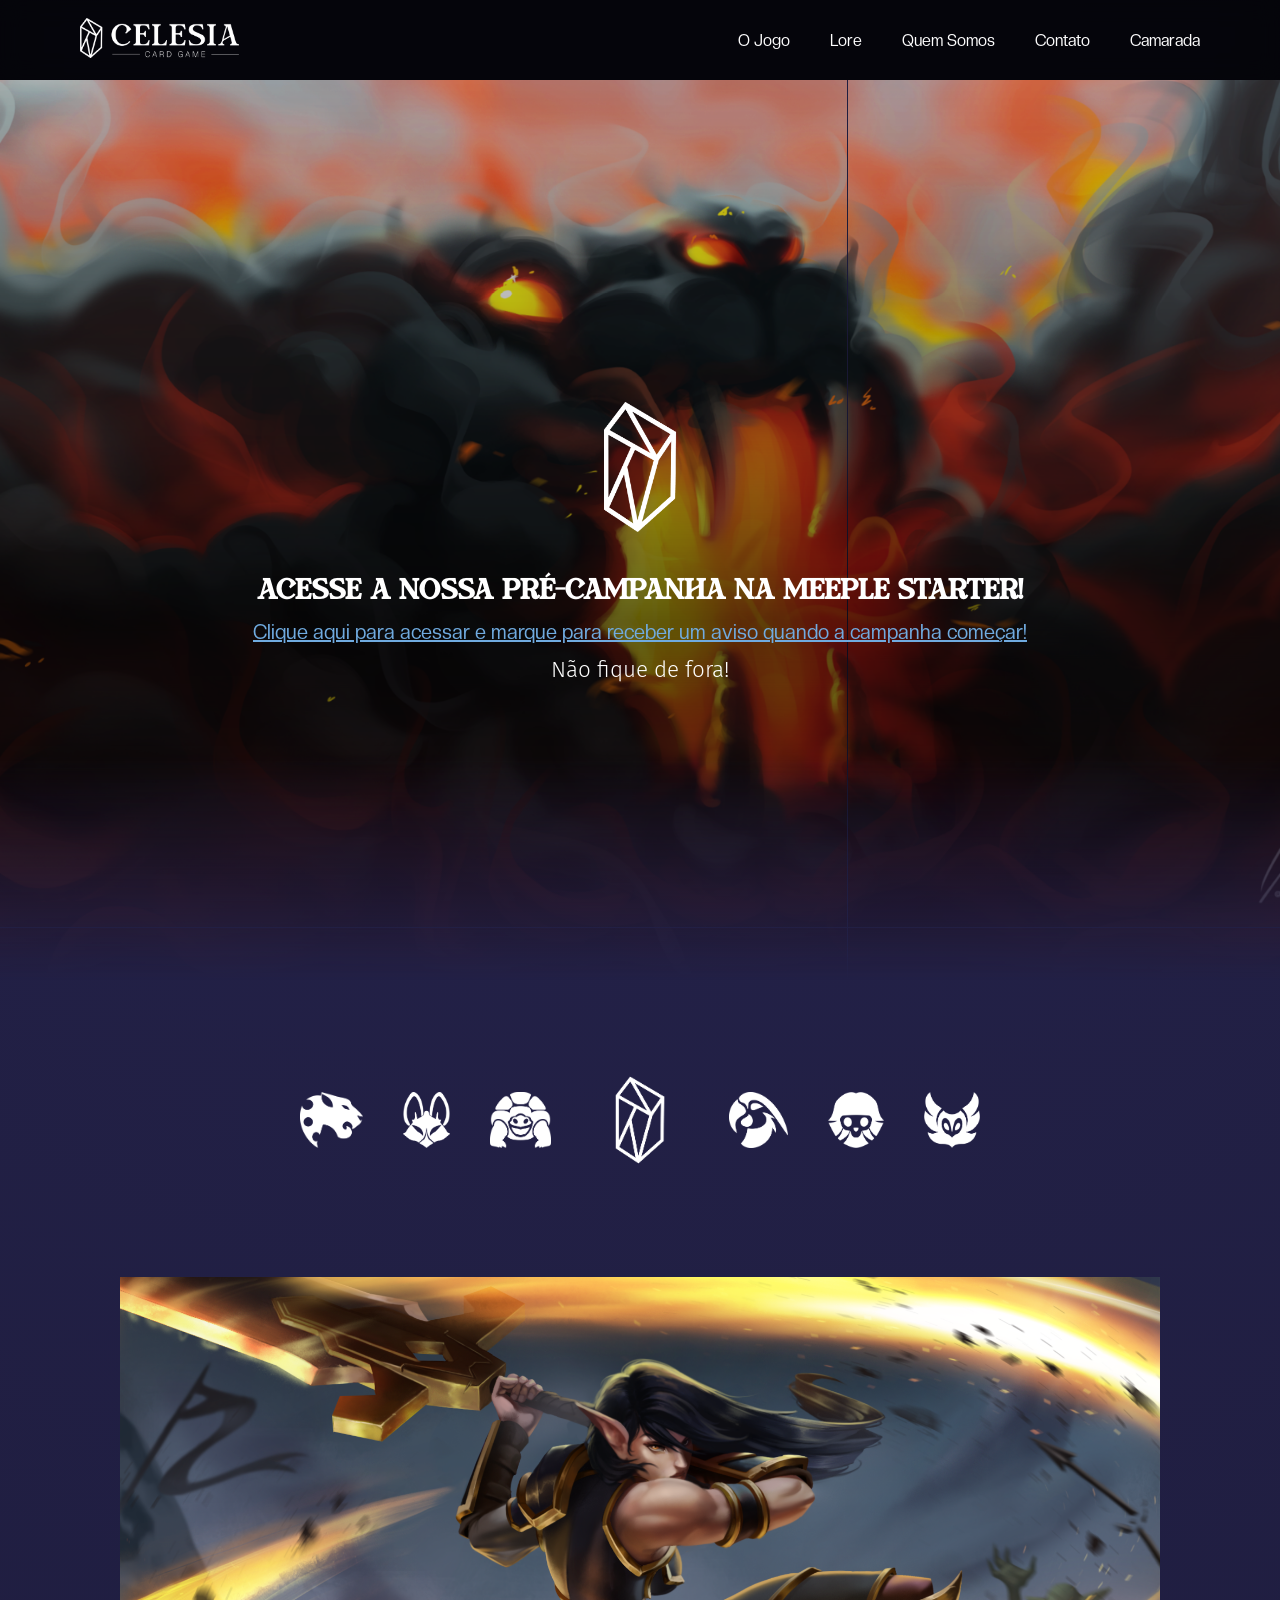
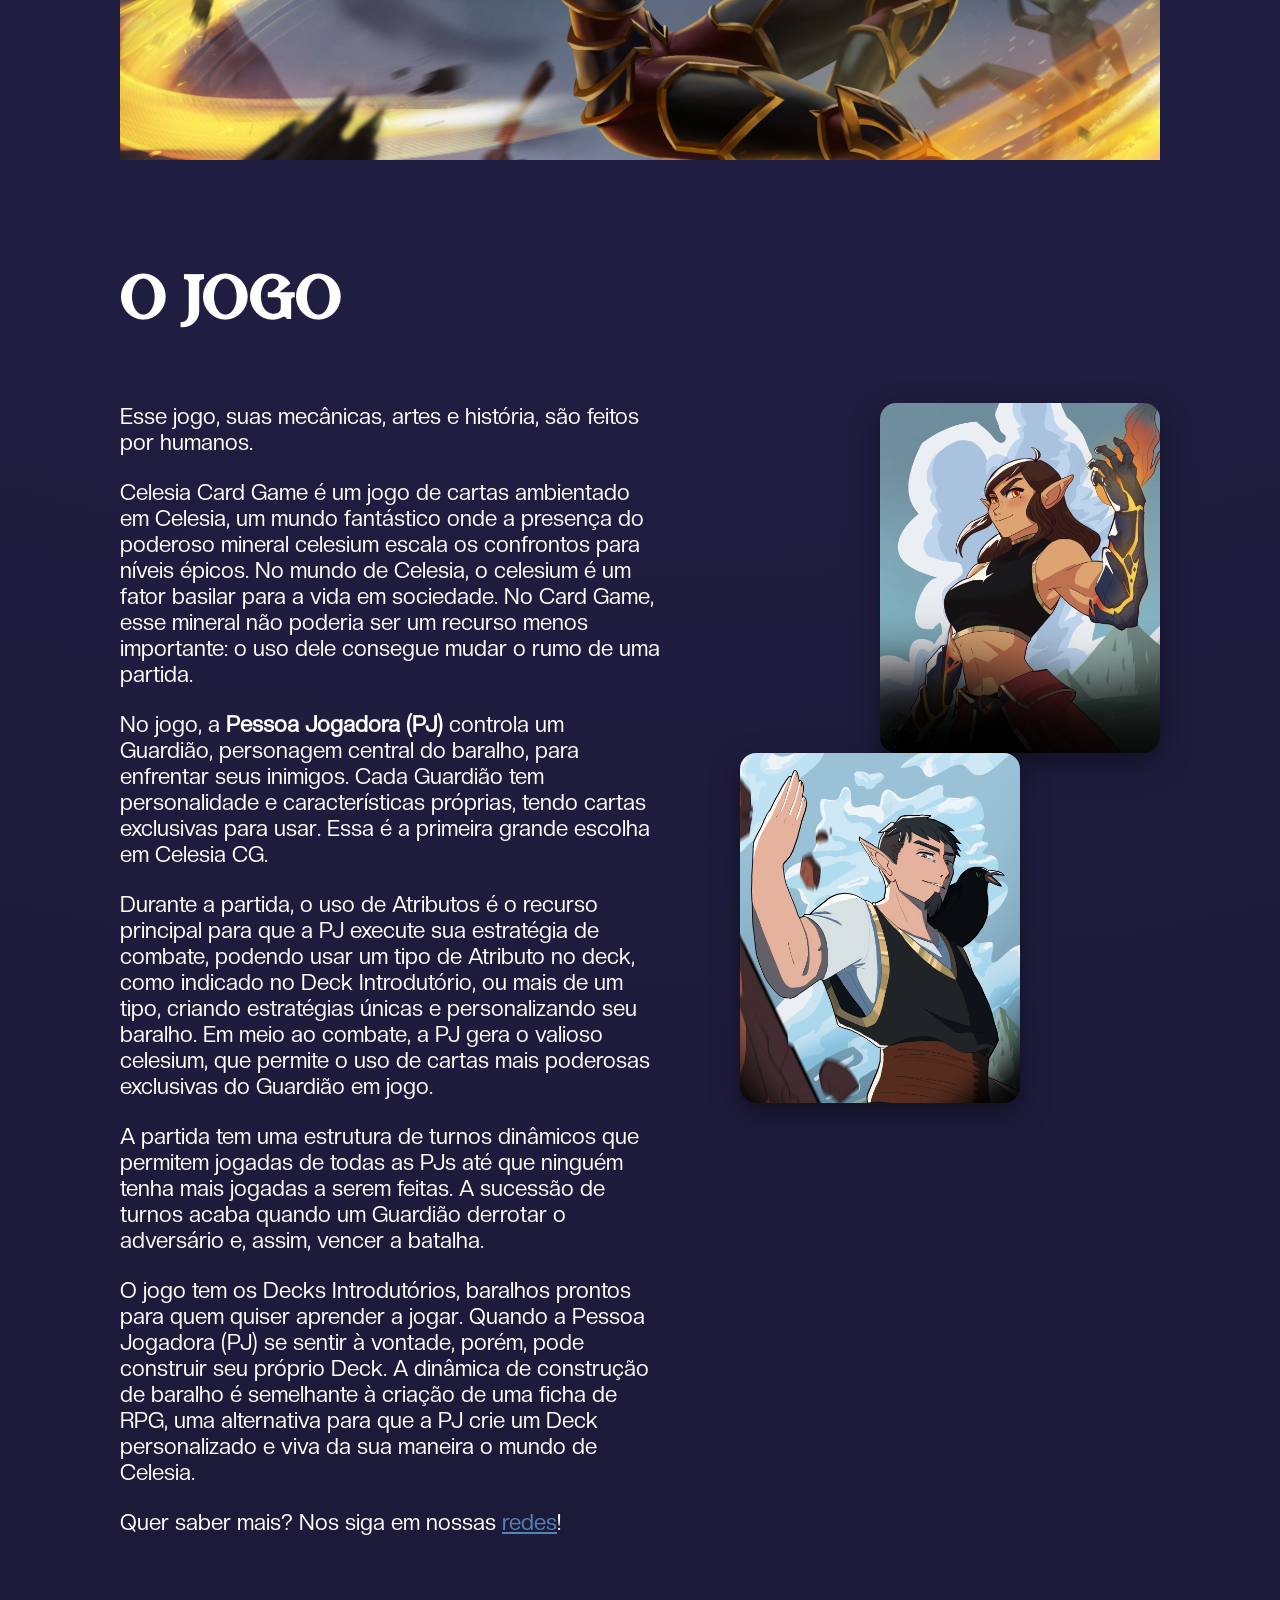
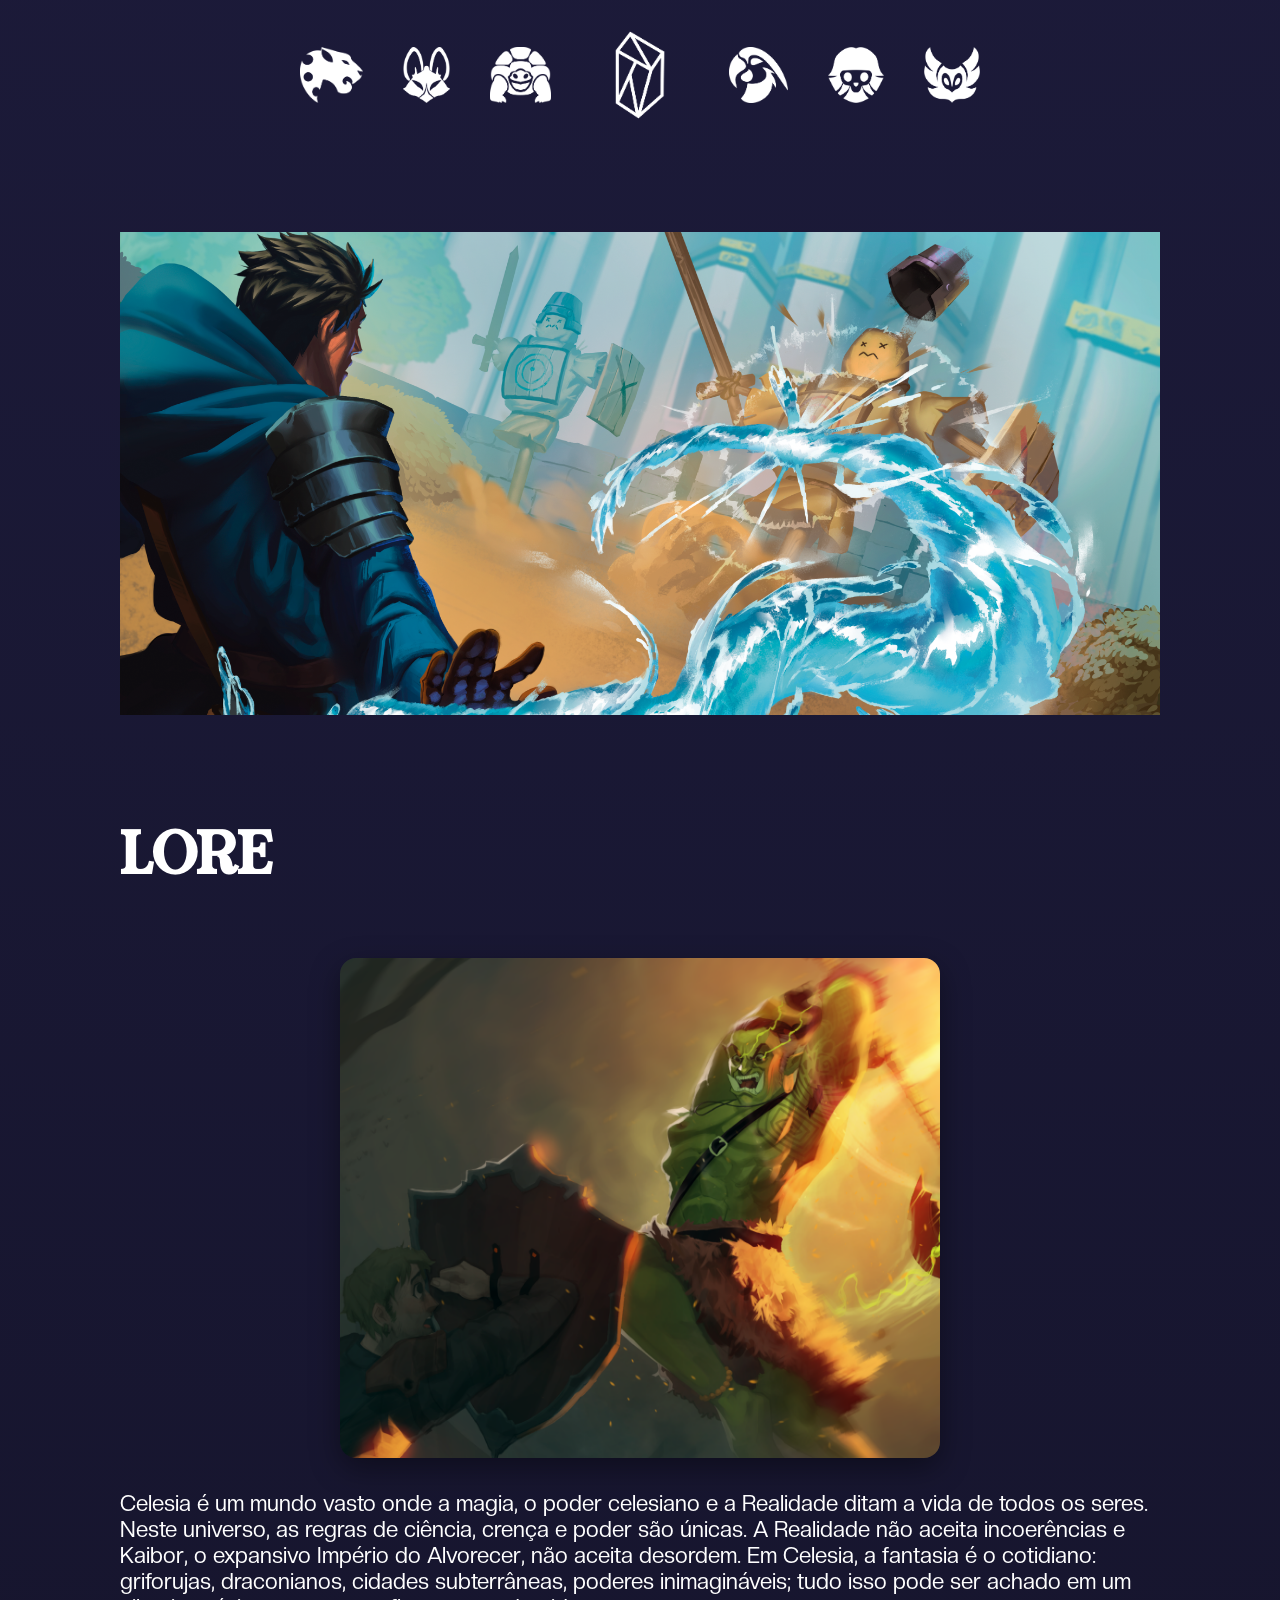
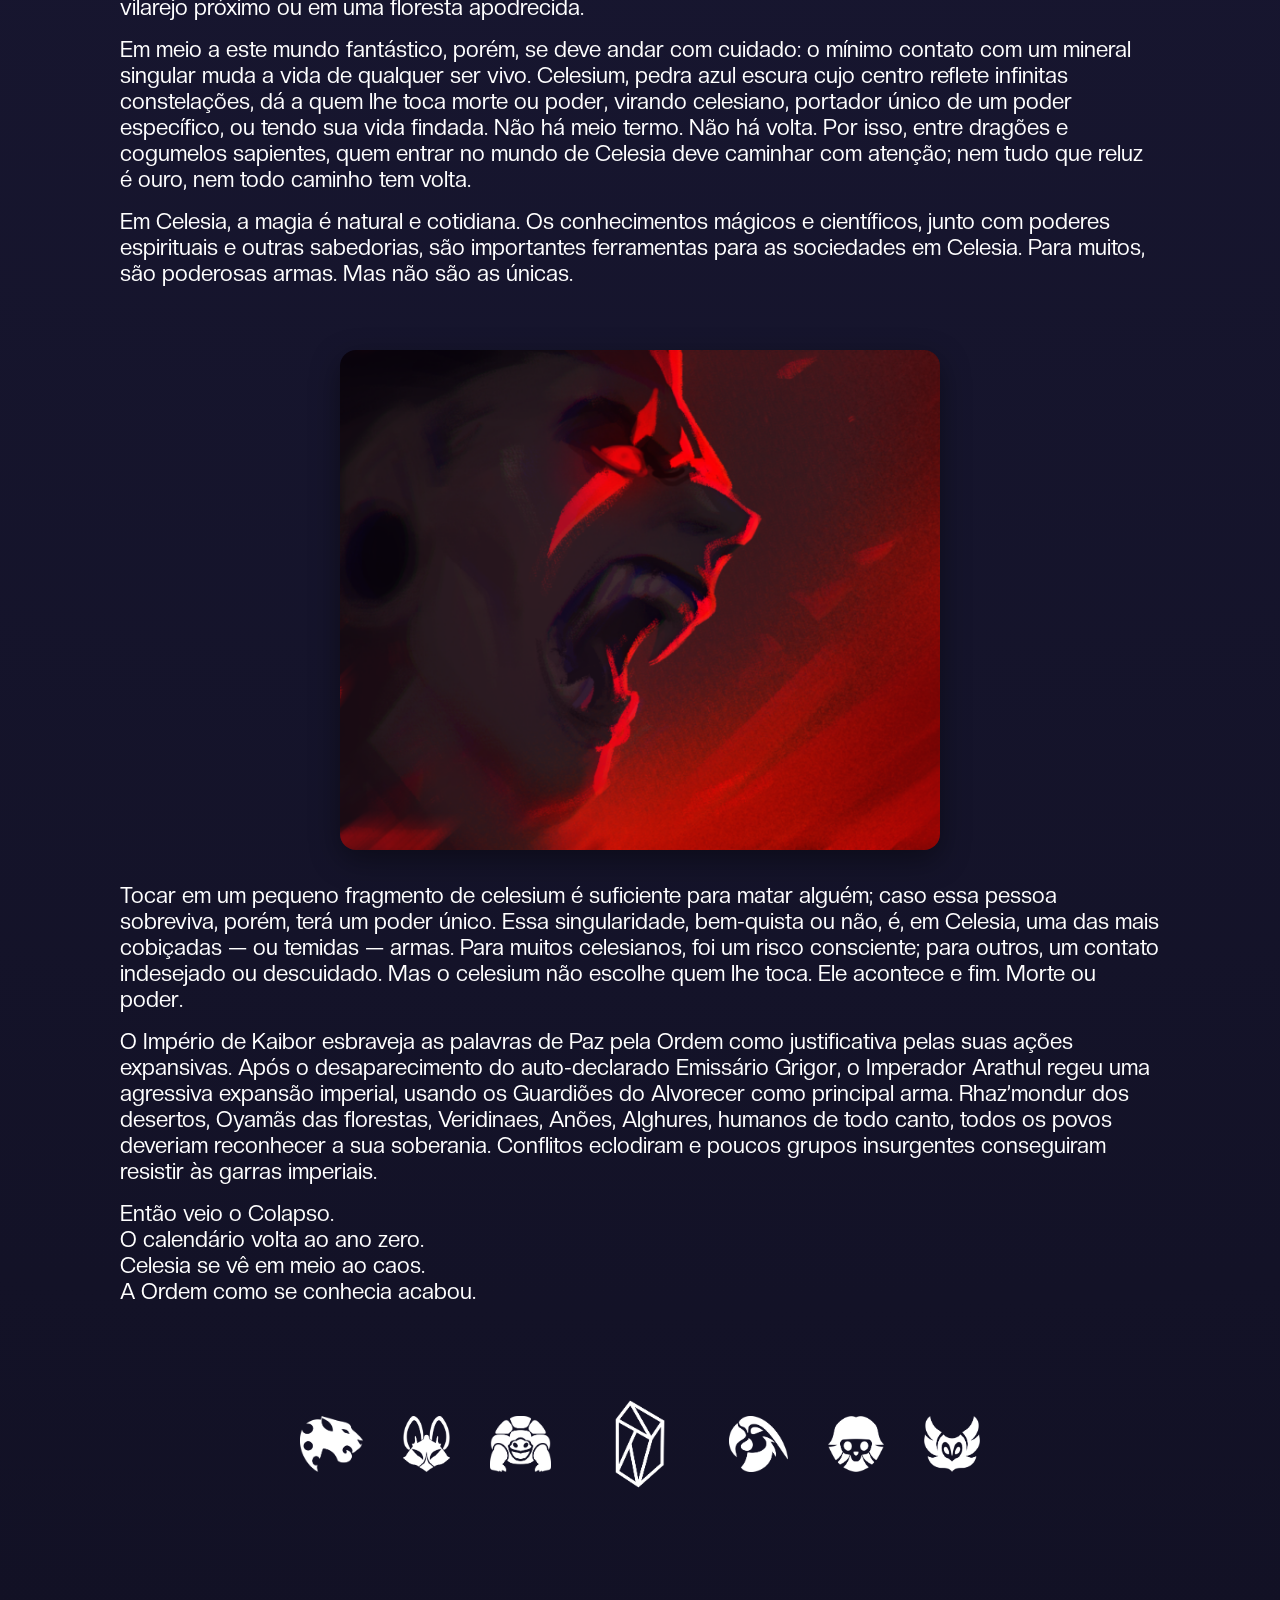
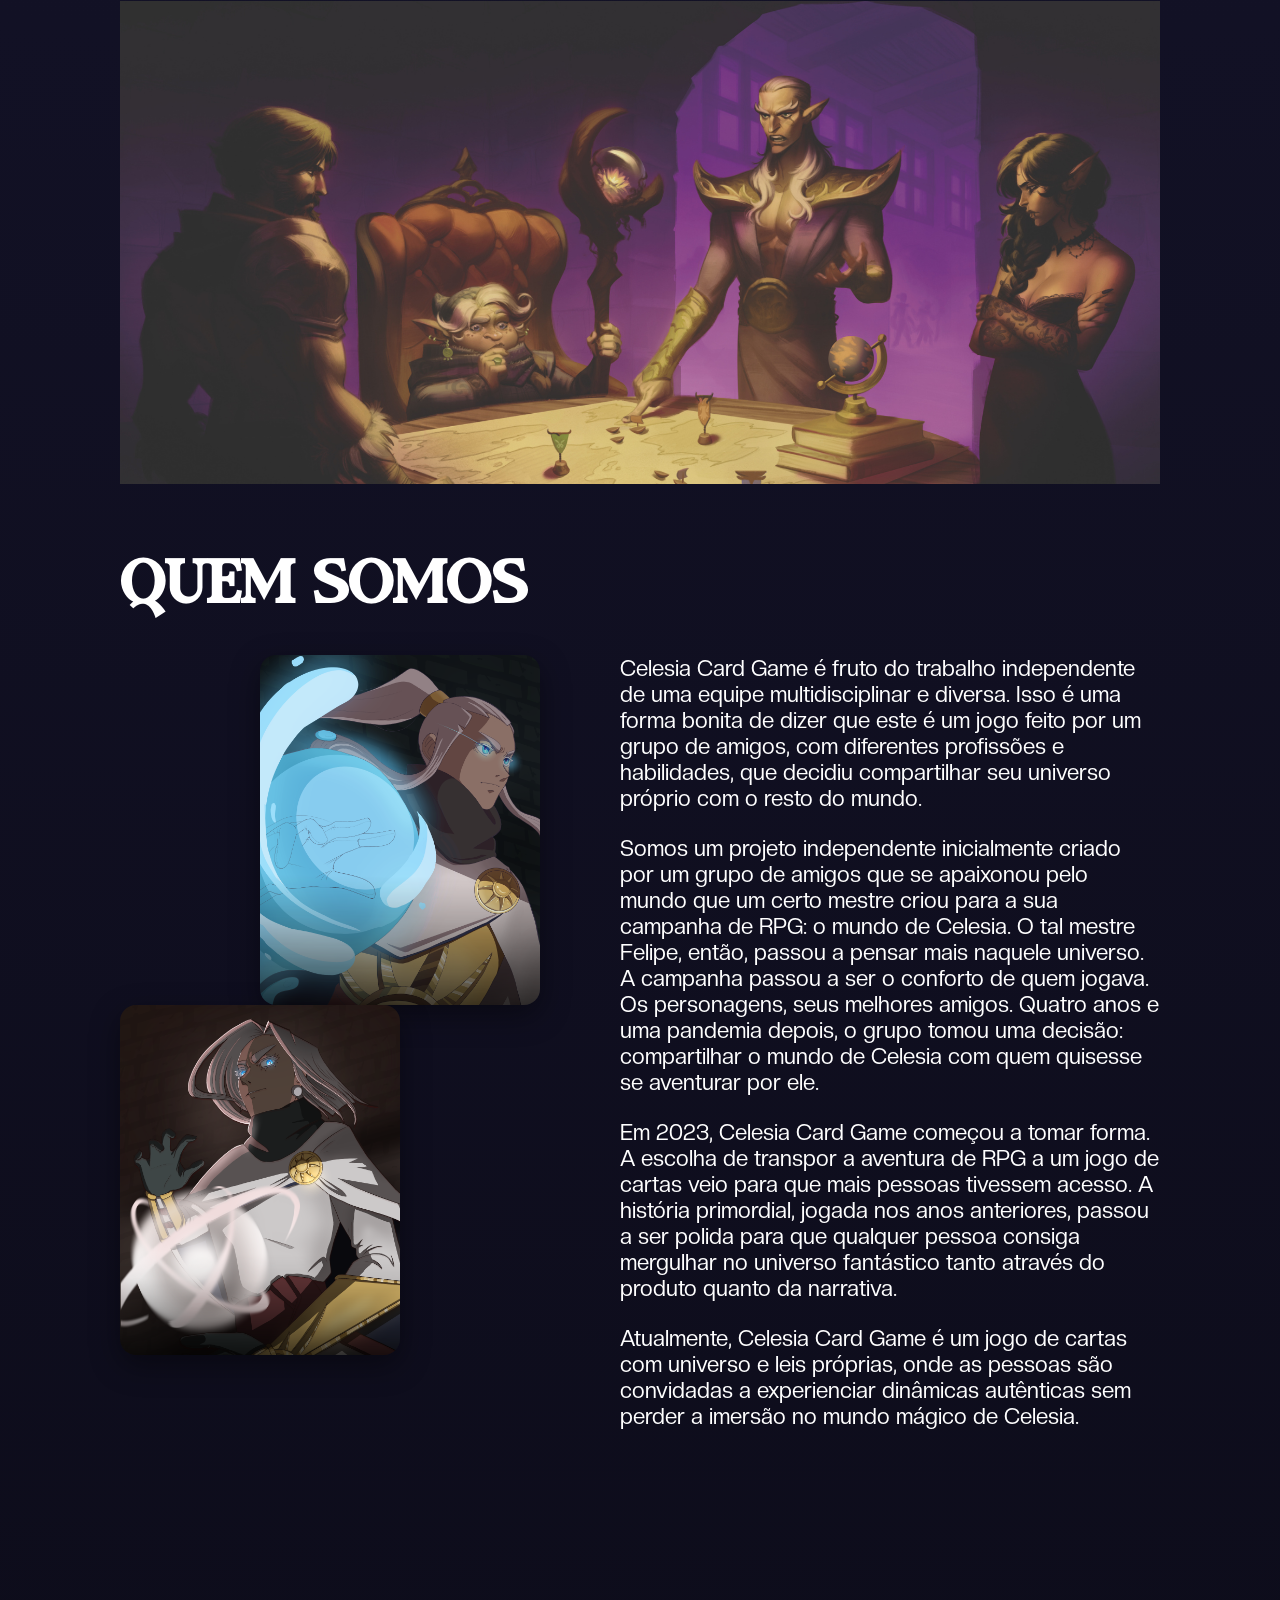
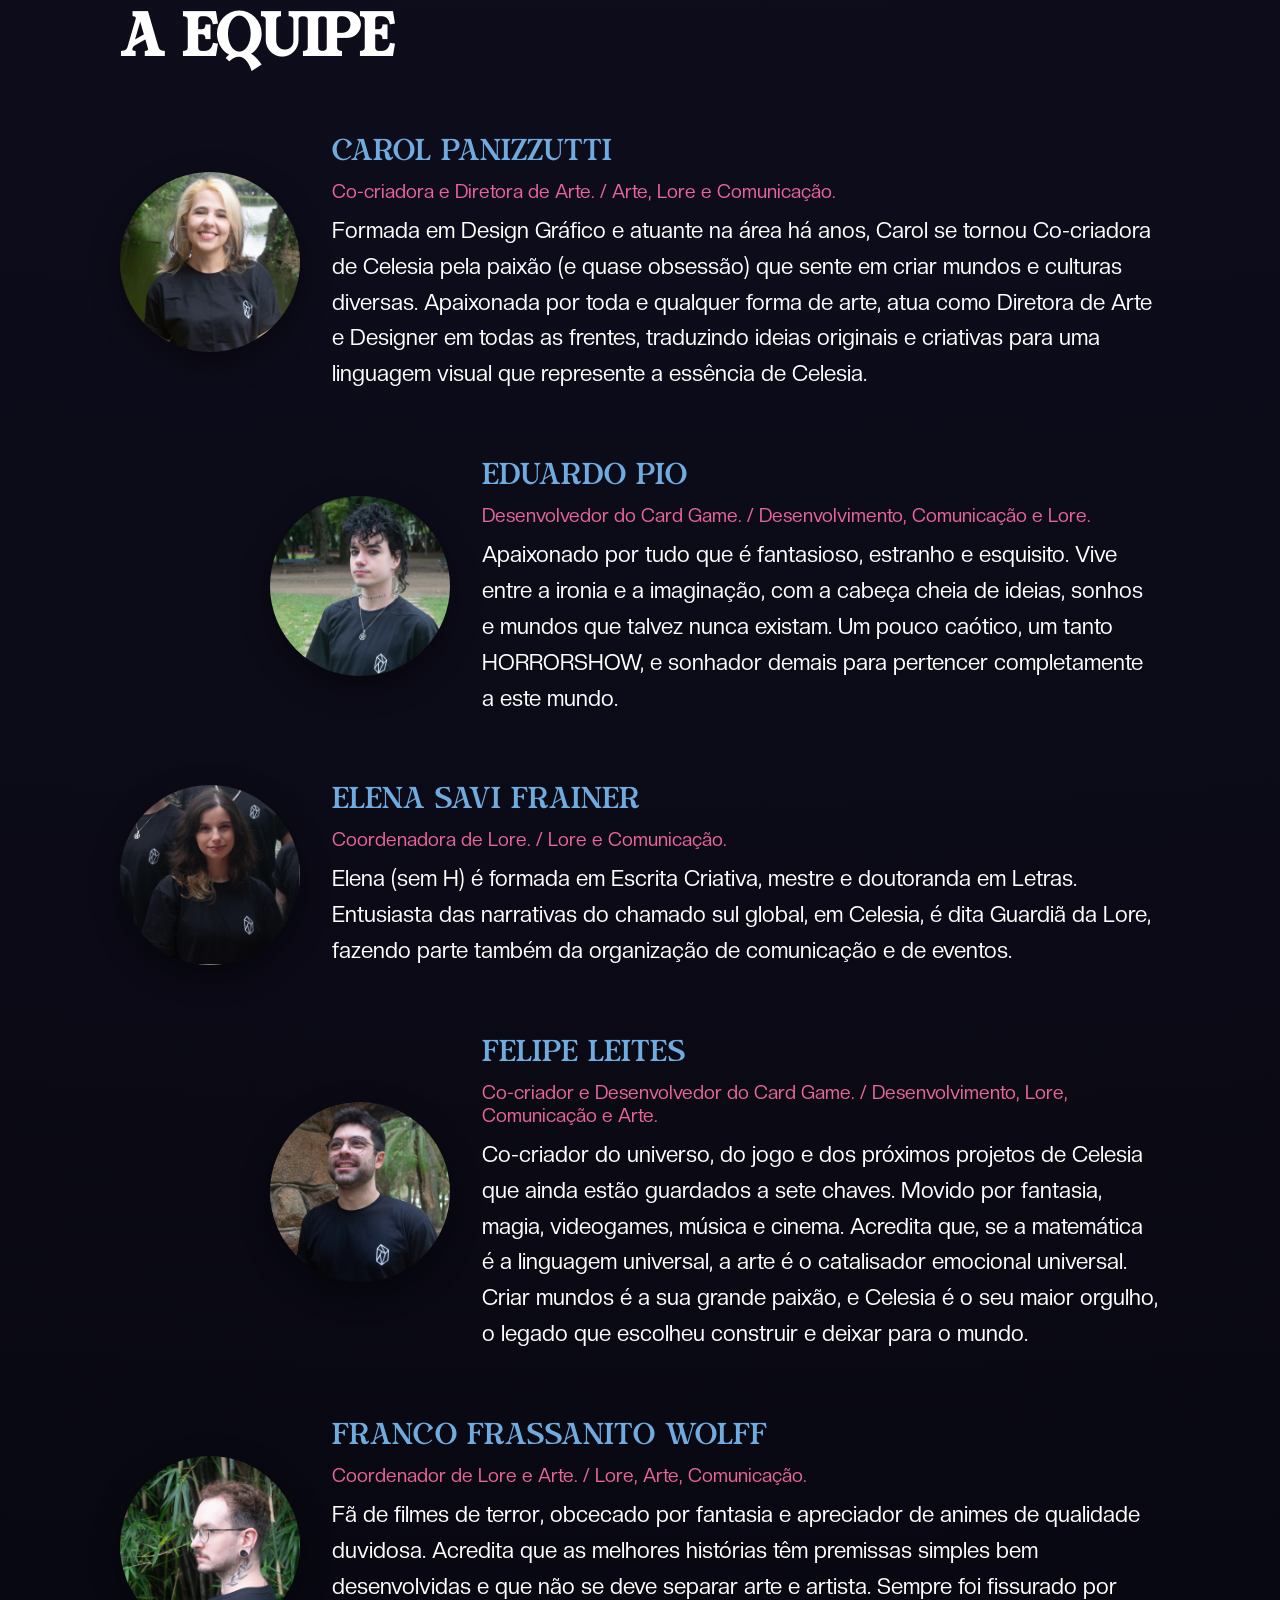
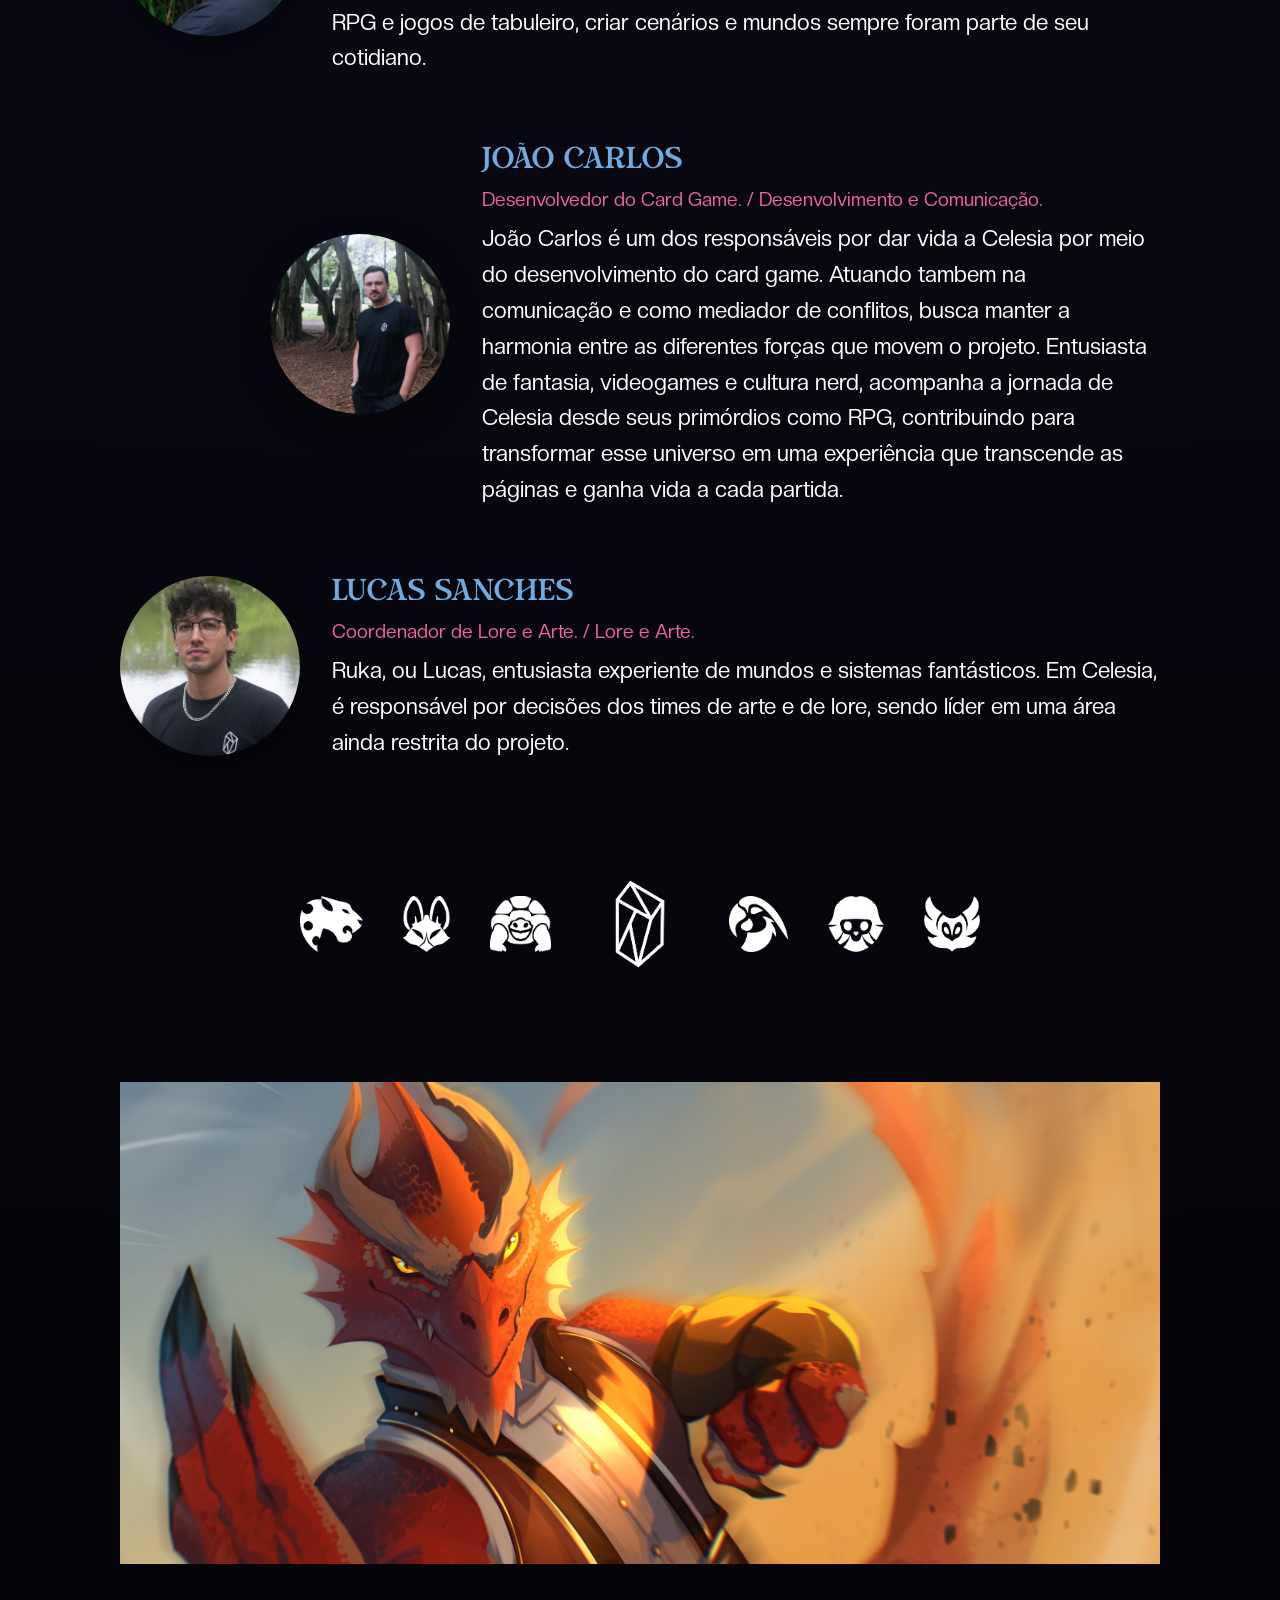
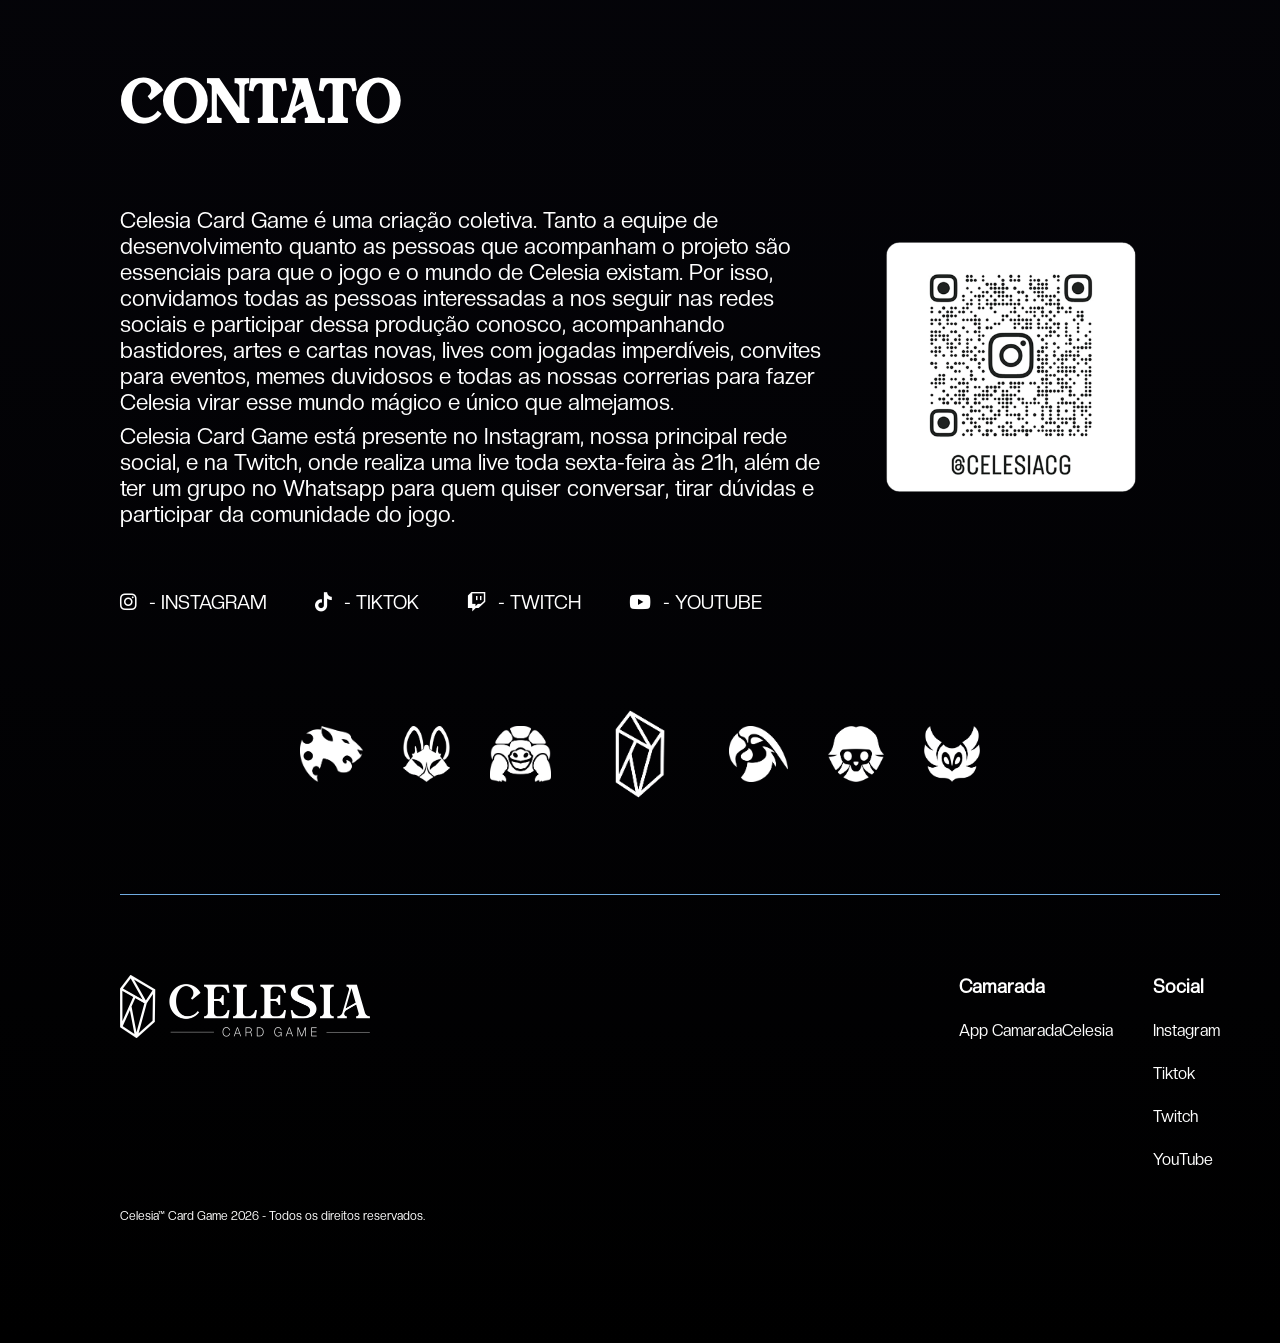
==== commit 822ad7d2: "pre campanha" ====
--- a/index.html
+++ b/index.html
@@ -54,8 +54,16 @@
 
             <div class="logo">
 
-                <img src="assets/images/LOGO_Celesia_site-02.png" class="hero-logo" alt="Logo Celesia Card Game"/>
-
+                <img src="assets/images/celesia_cristal.png" class="hero-logo" alt="Logo Celesia Card Game"/>
+
+            </div>
+
+            <div class="hero-info">
+                <h2>Acesse a nossa pré-campanha na Meeple Starter!</h2>
+                <a href="https://meeplestarter.com.br/projeto/416/Q2VsZXNpYSBDYXJkIEdhbWUgLSBQcmltb3JkaWFsLSotcHJlY2FtcGFpZ24tKi0yMDI2LTA5LTAxIDA3OjM4OjIwLSotdmVy" target="_blank">
+                    Clique aqui para acessar e marque para receber um aviso quando a campanha começar!                     
+                </a>
+                <p>Não fique de fora!</p>
             </div>
 
         </div>
--- a/css/style.css
+++ b/css/style.css
@@ -74,6 +74,14 @@
 
 }
 
+p {
+
+    font-family:"FiraLight";
+
+    color:white;
+
+}
+
 .nav-logo img{
 
         max-height: 40px;
@@ -179,22 +187,13 @@
     position: relative;
     min-height: 100vh;
     overflow: hidden;
-
     display: flex;
     justify-content: center;
     align-items: center;
     text-align: center;
-
     background: #25234C;
-
     -webkit-mask-image: linear-gradient(to bottom, black 75%, transparent 100%);
     mask-image: linear-gradient(to bottom, black 75%, transparent 100%);
-}
-
-.hero-logo {
-
-    max-height: 180px;
-
 }
 
 .hero-bg {
@@ -223,11 +222,41 @@
 }
 
 .hero-content {
-
     position: relative;
-
     z-index: 3;
-
+    display: flex;
+    flex-direction: column;
+    justify-content: center;
+    align-items: center;
+    text-align: center;
+    gap: 12px;
+}
+
+.hero-logo {
+    max-height: 180px;
+}
+
+.hero-info {
+    display: flex;
+    flex-direction: column;
+    justify-content: center;
+    align-items: center;
+    text-align: center;
+    gap: 12px;
+}
+
+.hero-info h2 {
+    font-size: 30px;
+}
+
+.hero-info a {
+    font-size: 20px;
+    font-style: none;
+    color: var(--light-blue)
+}
+
+.hero-info p {
+    font-size: 25px; 
 }
 
 .hero::after {
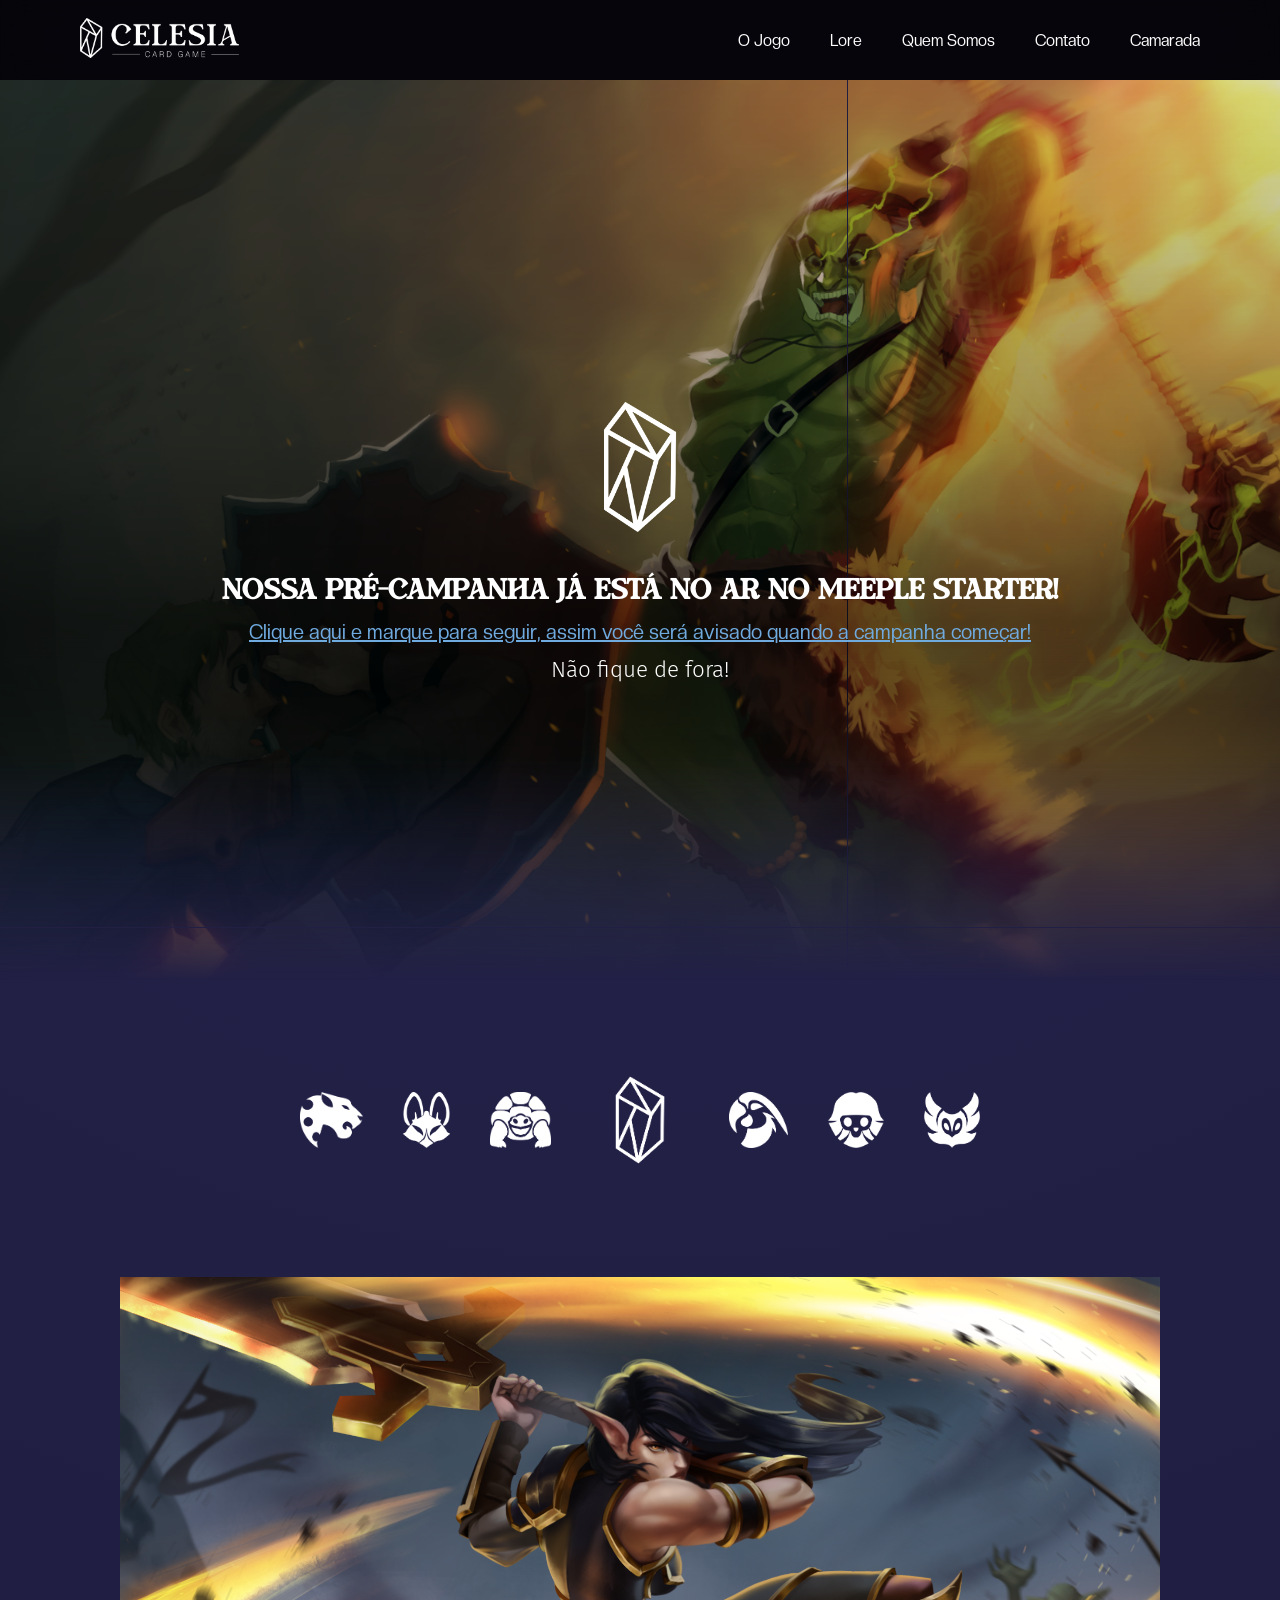
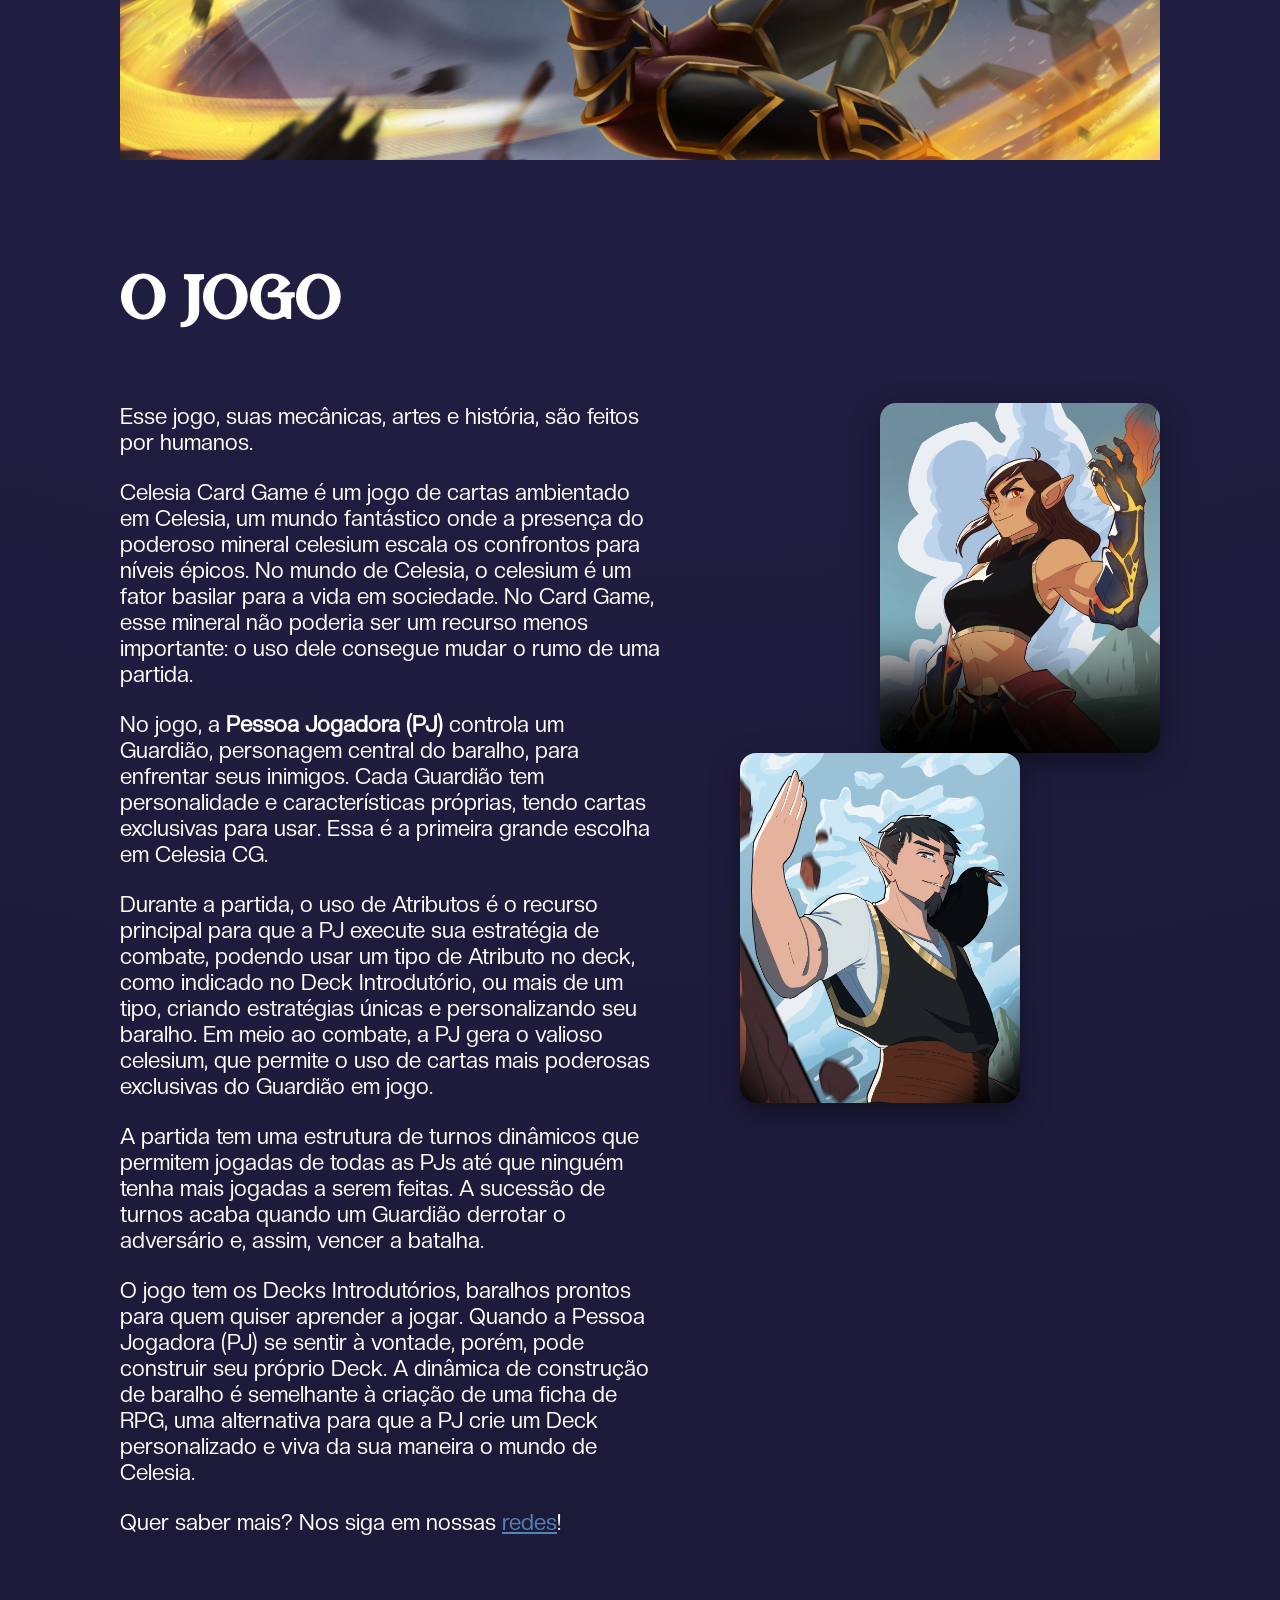
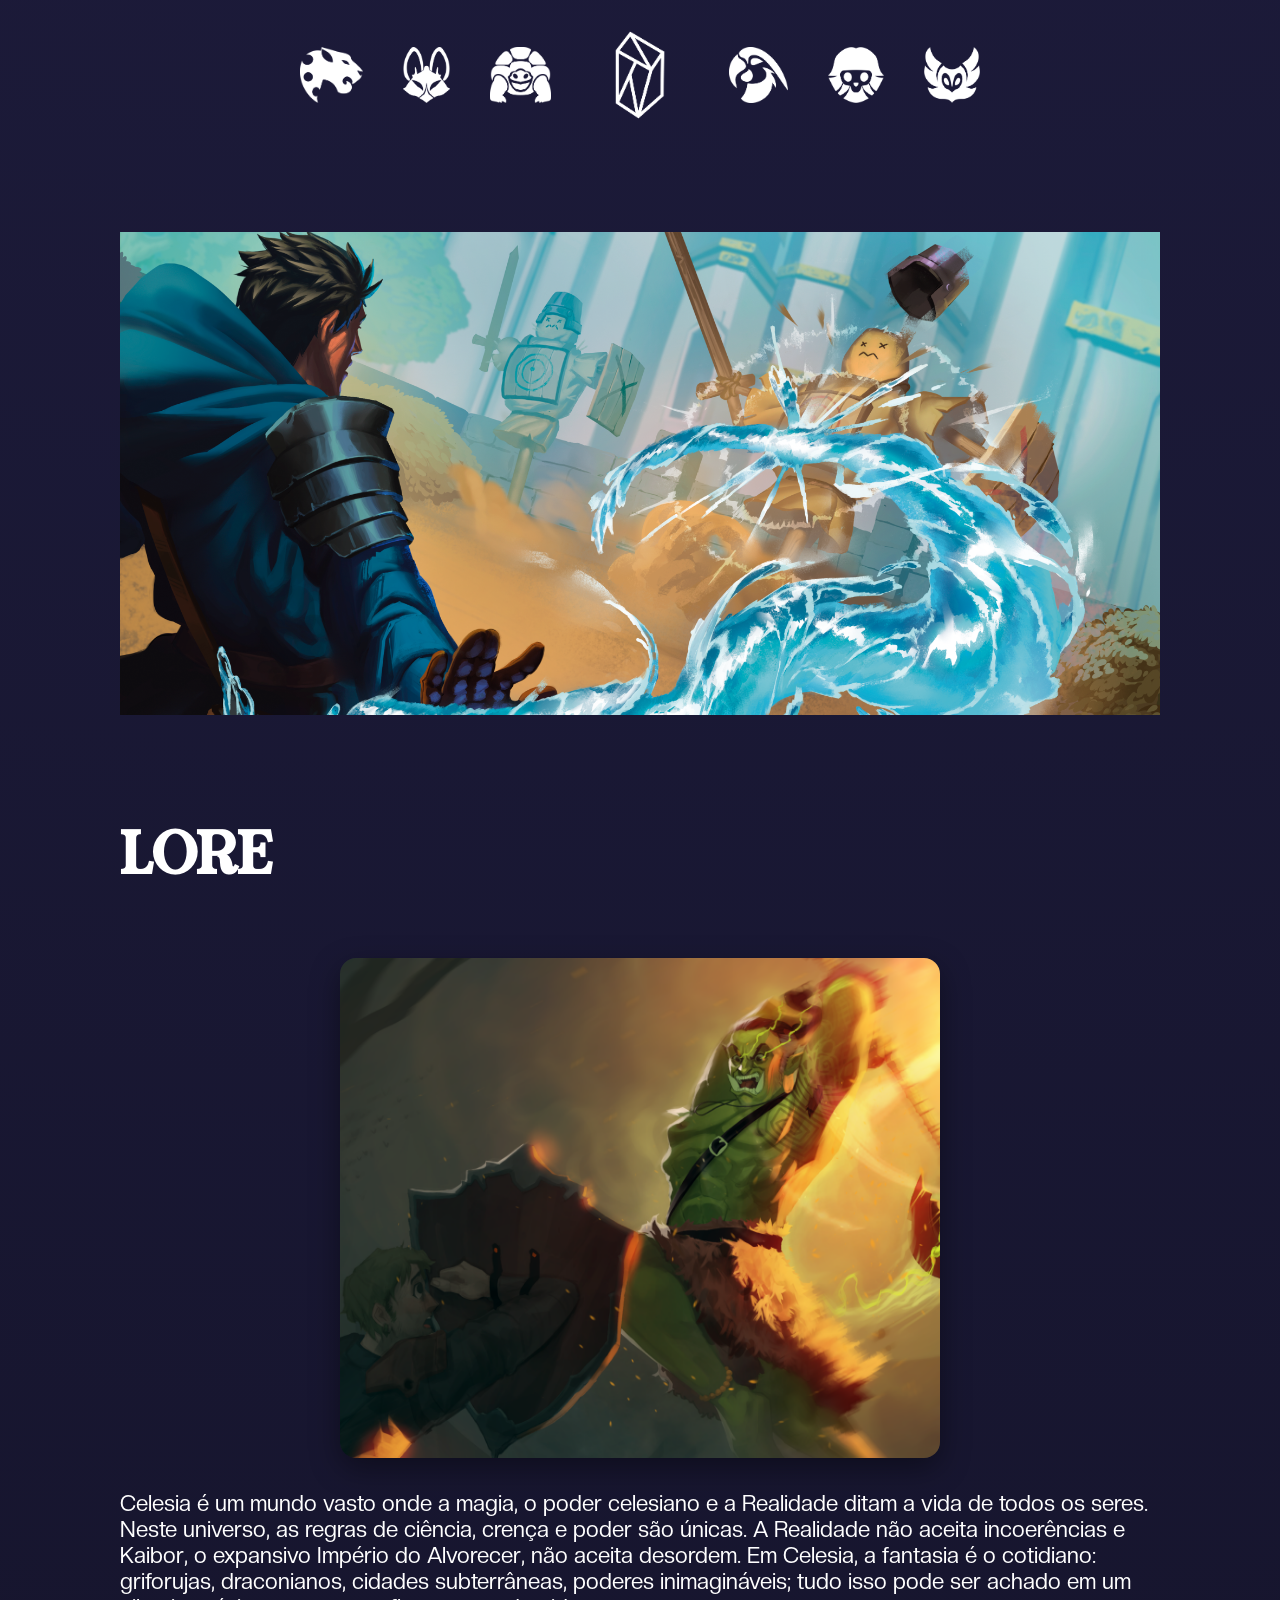
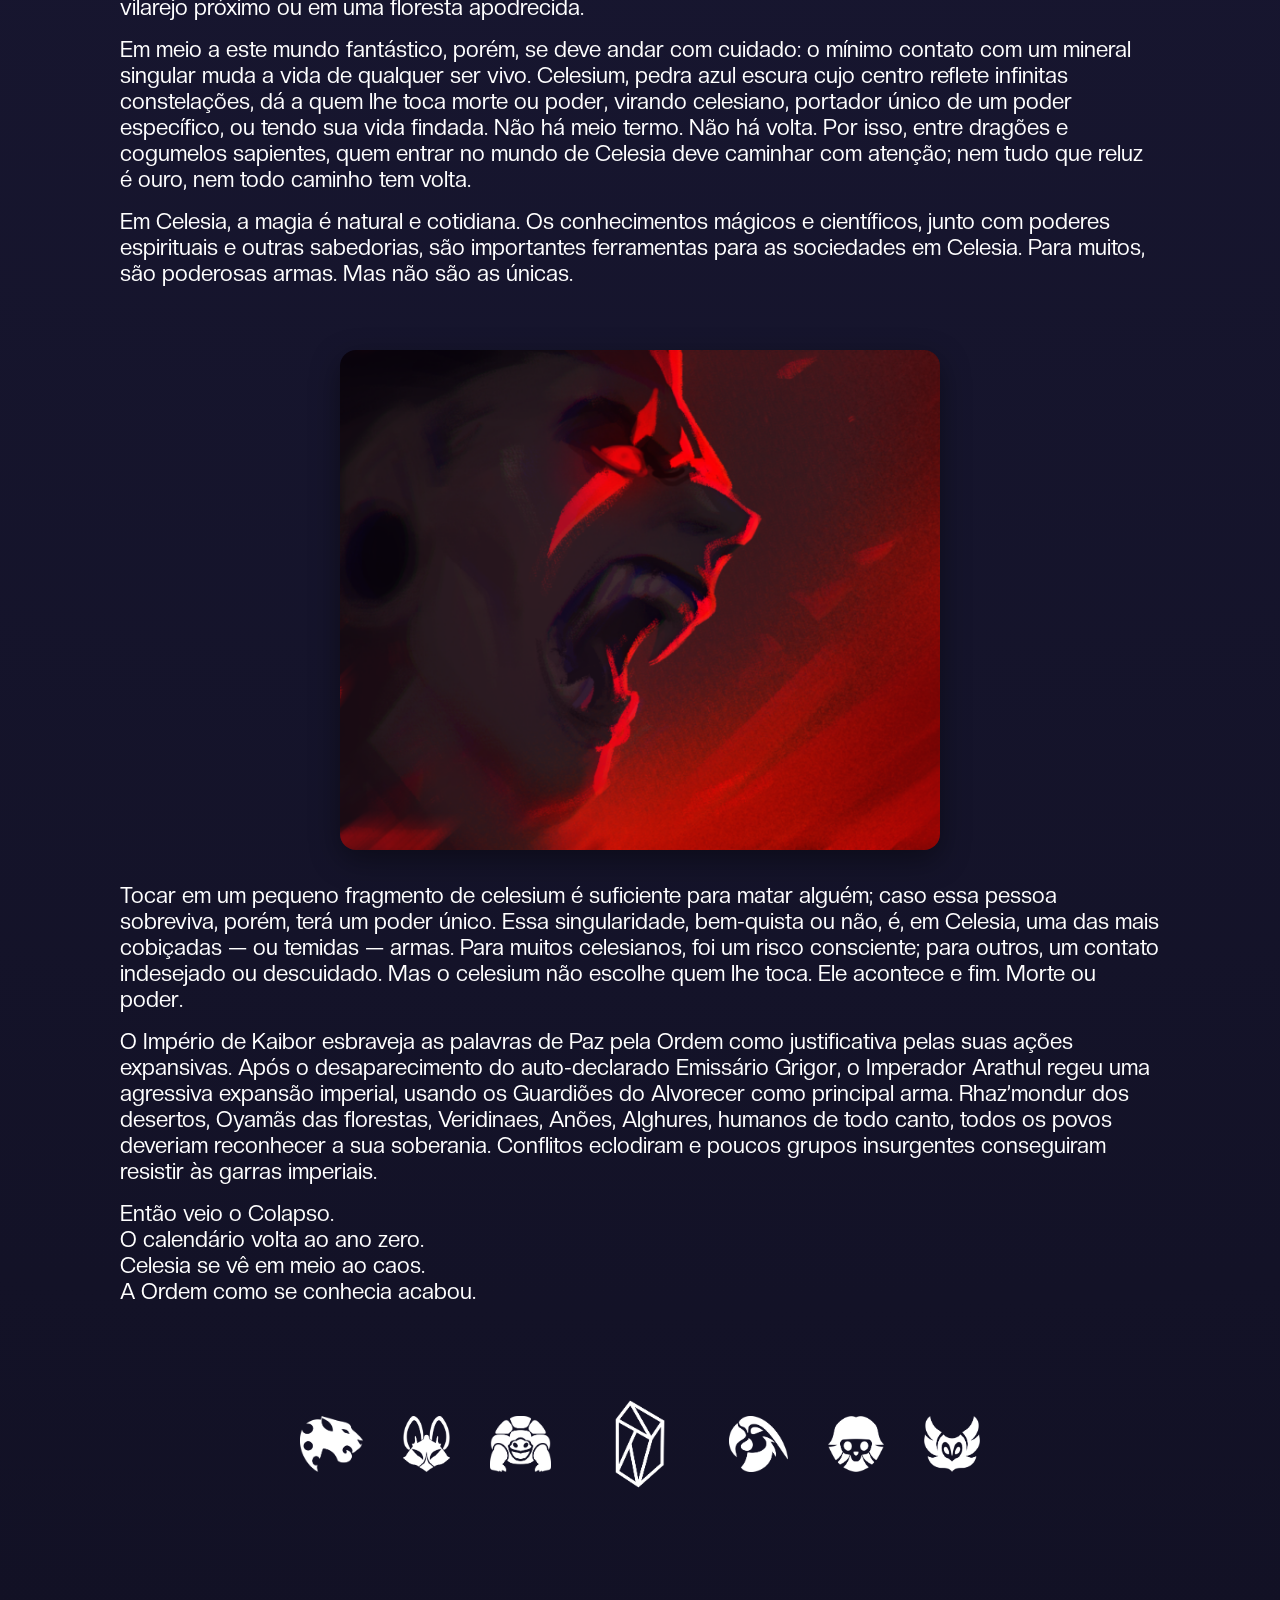
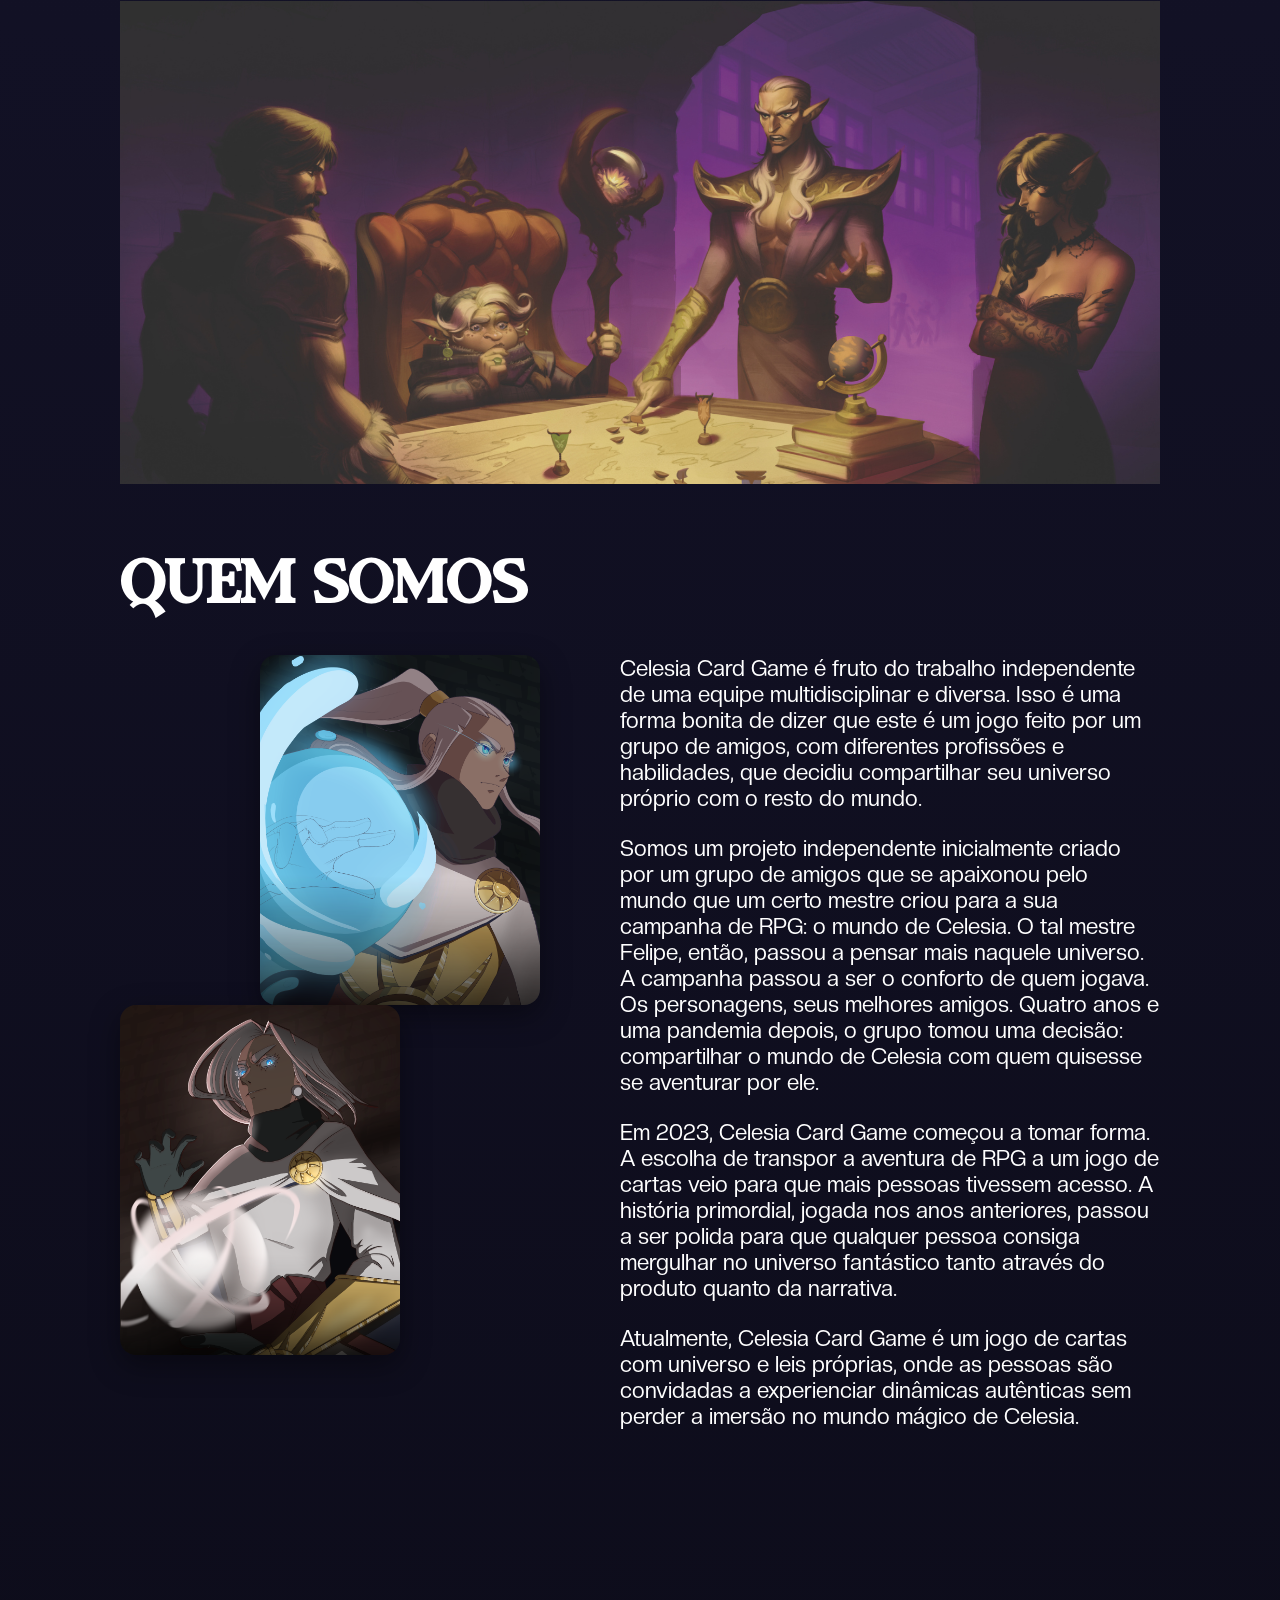
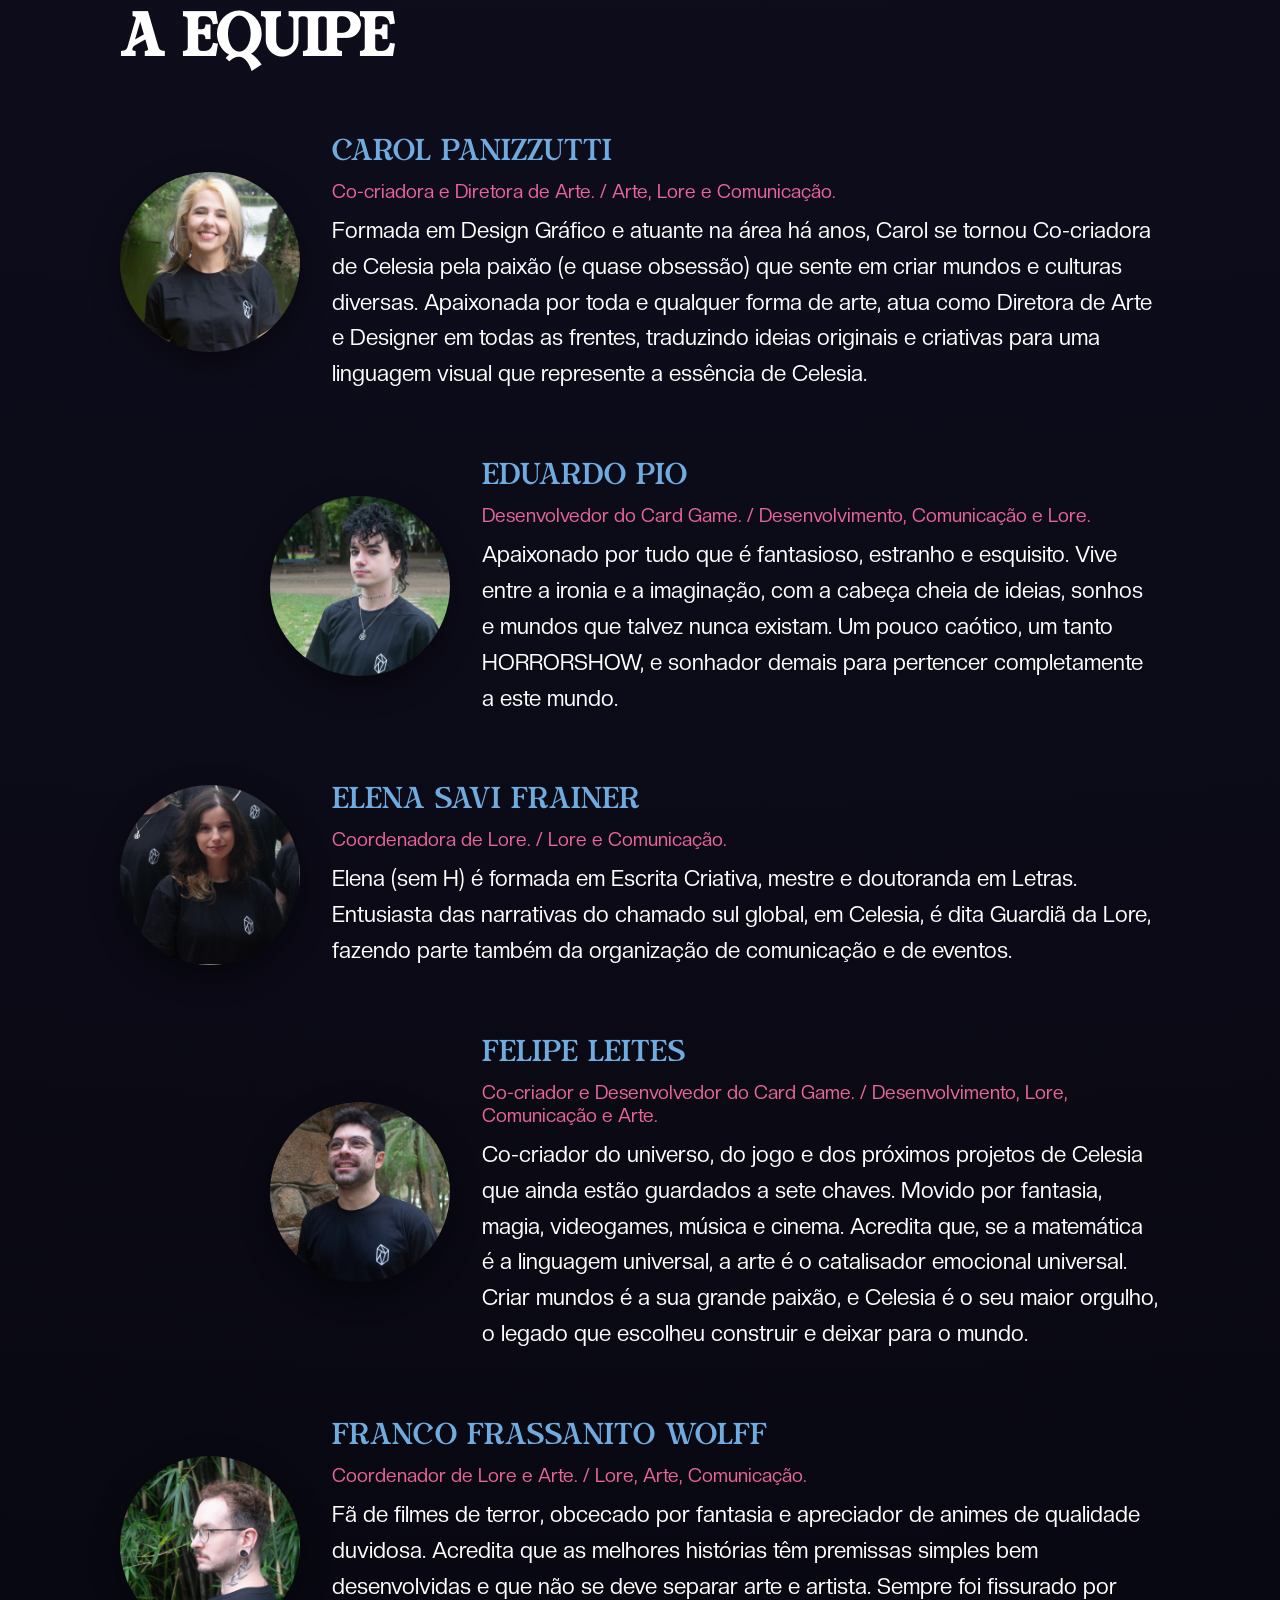
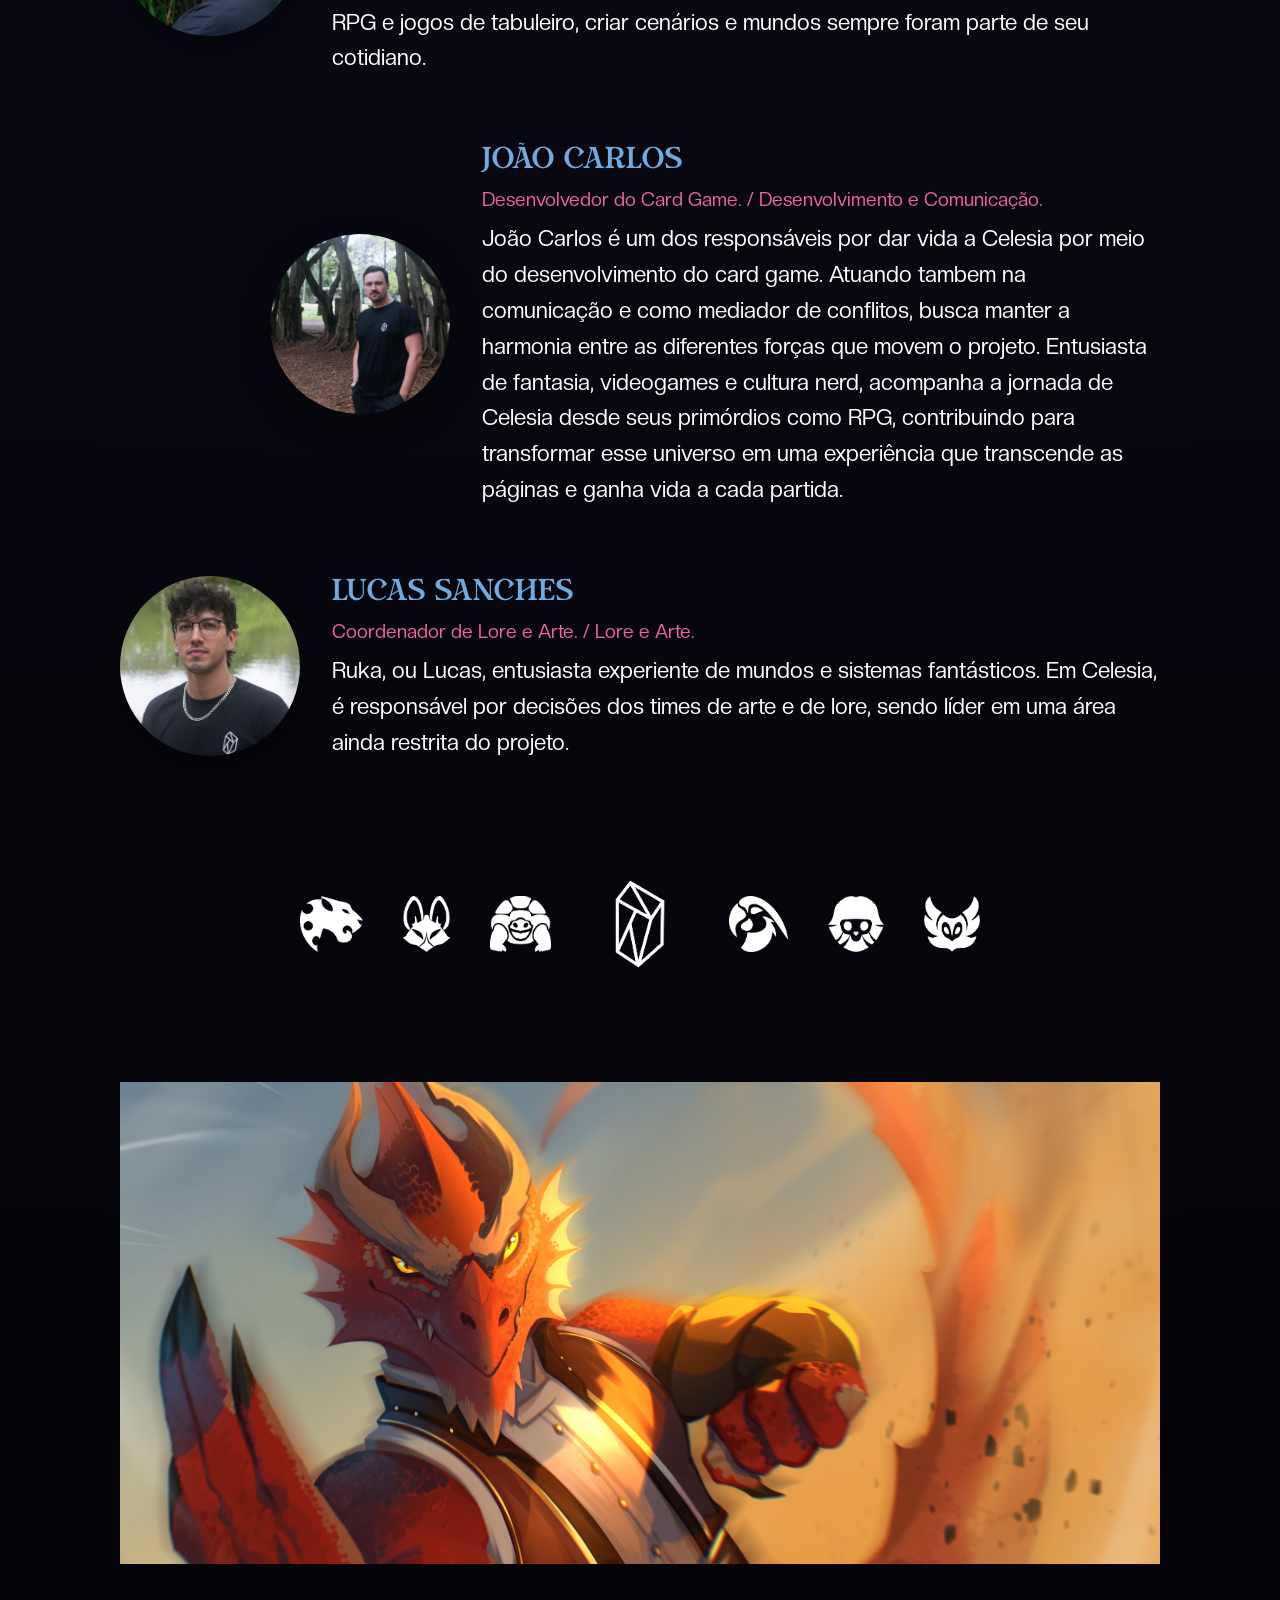
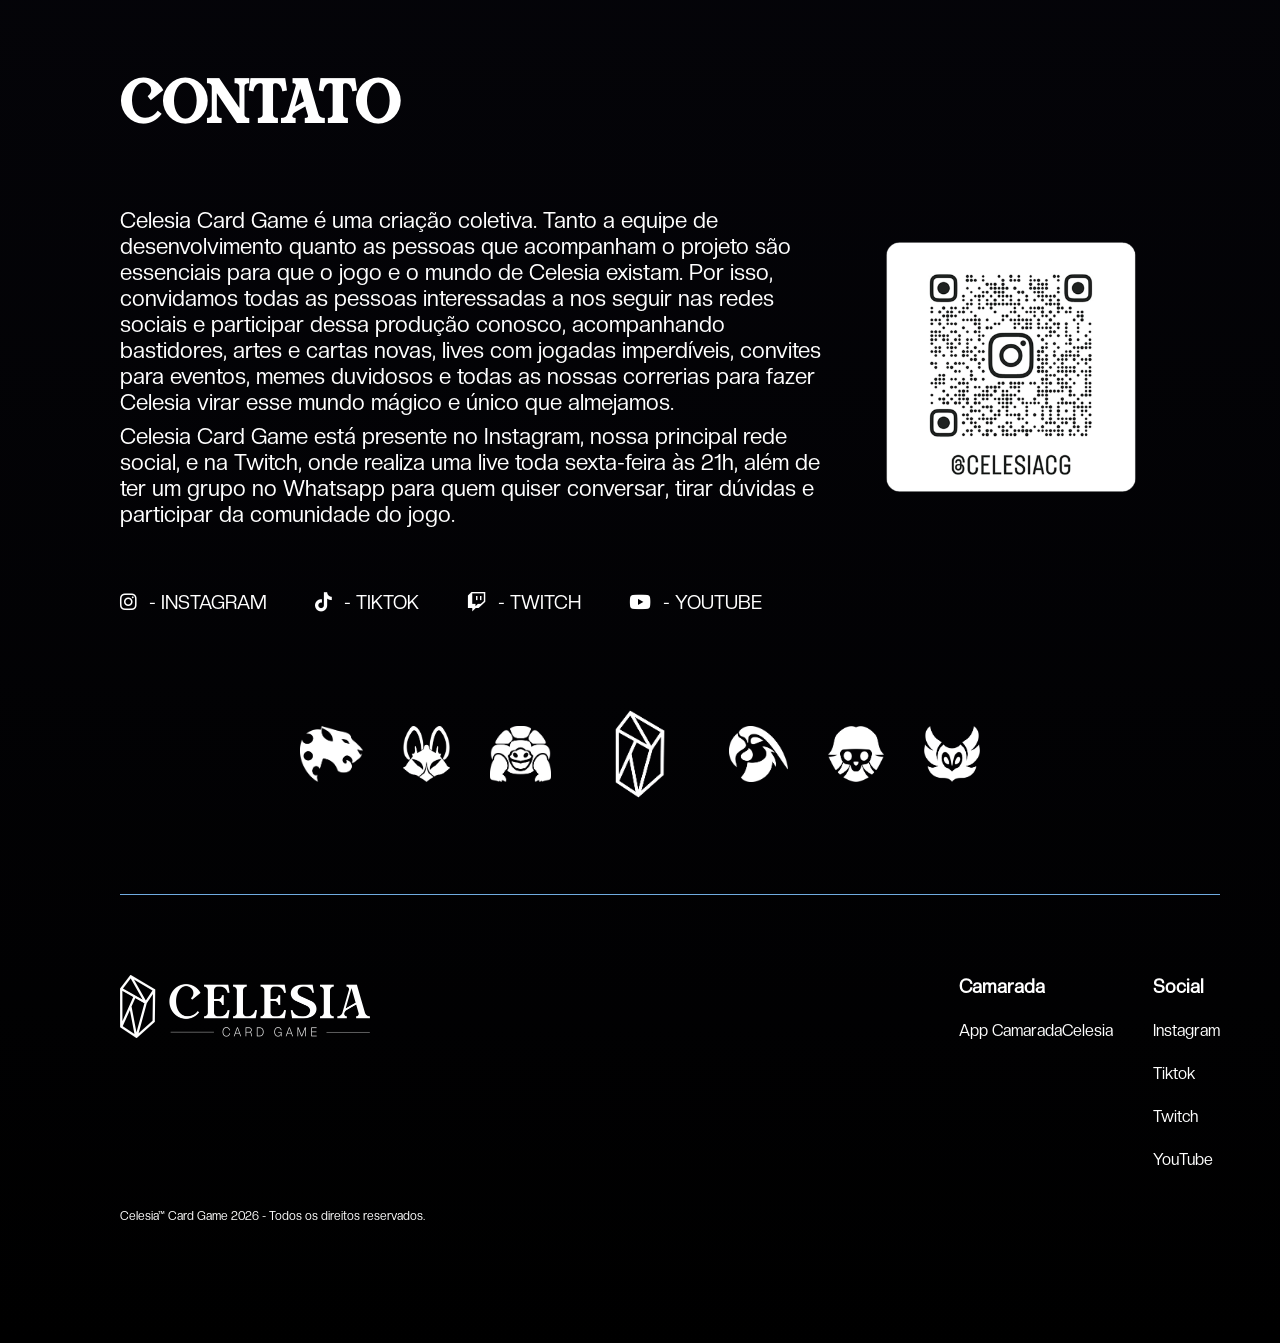
==== commit 40068b3d: "alterado texto da pre campanha" ====
--- a/index.html
+++ b/index.html
@@ -59,9 +59,9 @@
             </div>
 
             <div class="hero-info">
-                <h2>Acesse a nossa pré-campanha na Meeple Starter!</h2>
+                <h2>Nossa pré-campanha já está no ar no Meeple Starter!</h2>
                 <a href="https://meeplestarter.com.br/projeto/416/Q2VsZXNpYSBDYXJkIEdhbWUgLSBQcmltb3JkaWFsLSotcHJlY2FtcGFpZ24tKi0yMDI2LTA5LTAxIDA3OjM4OjIwLSotdmVy" target="_blank">
-                    Clique aqui para acessar e marque para receber um aviso quando a campanha começar!                     
+                    Clique aqui e marque para seguir, assim você será avisado quando a campanha começar!                     
                 </a>
                 <p>Não fique de fora!</p>
             </div>
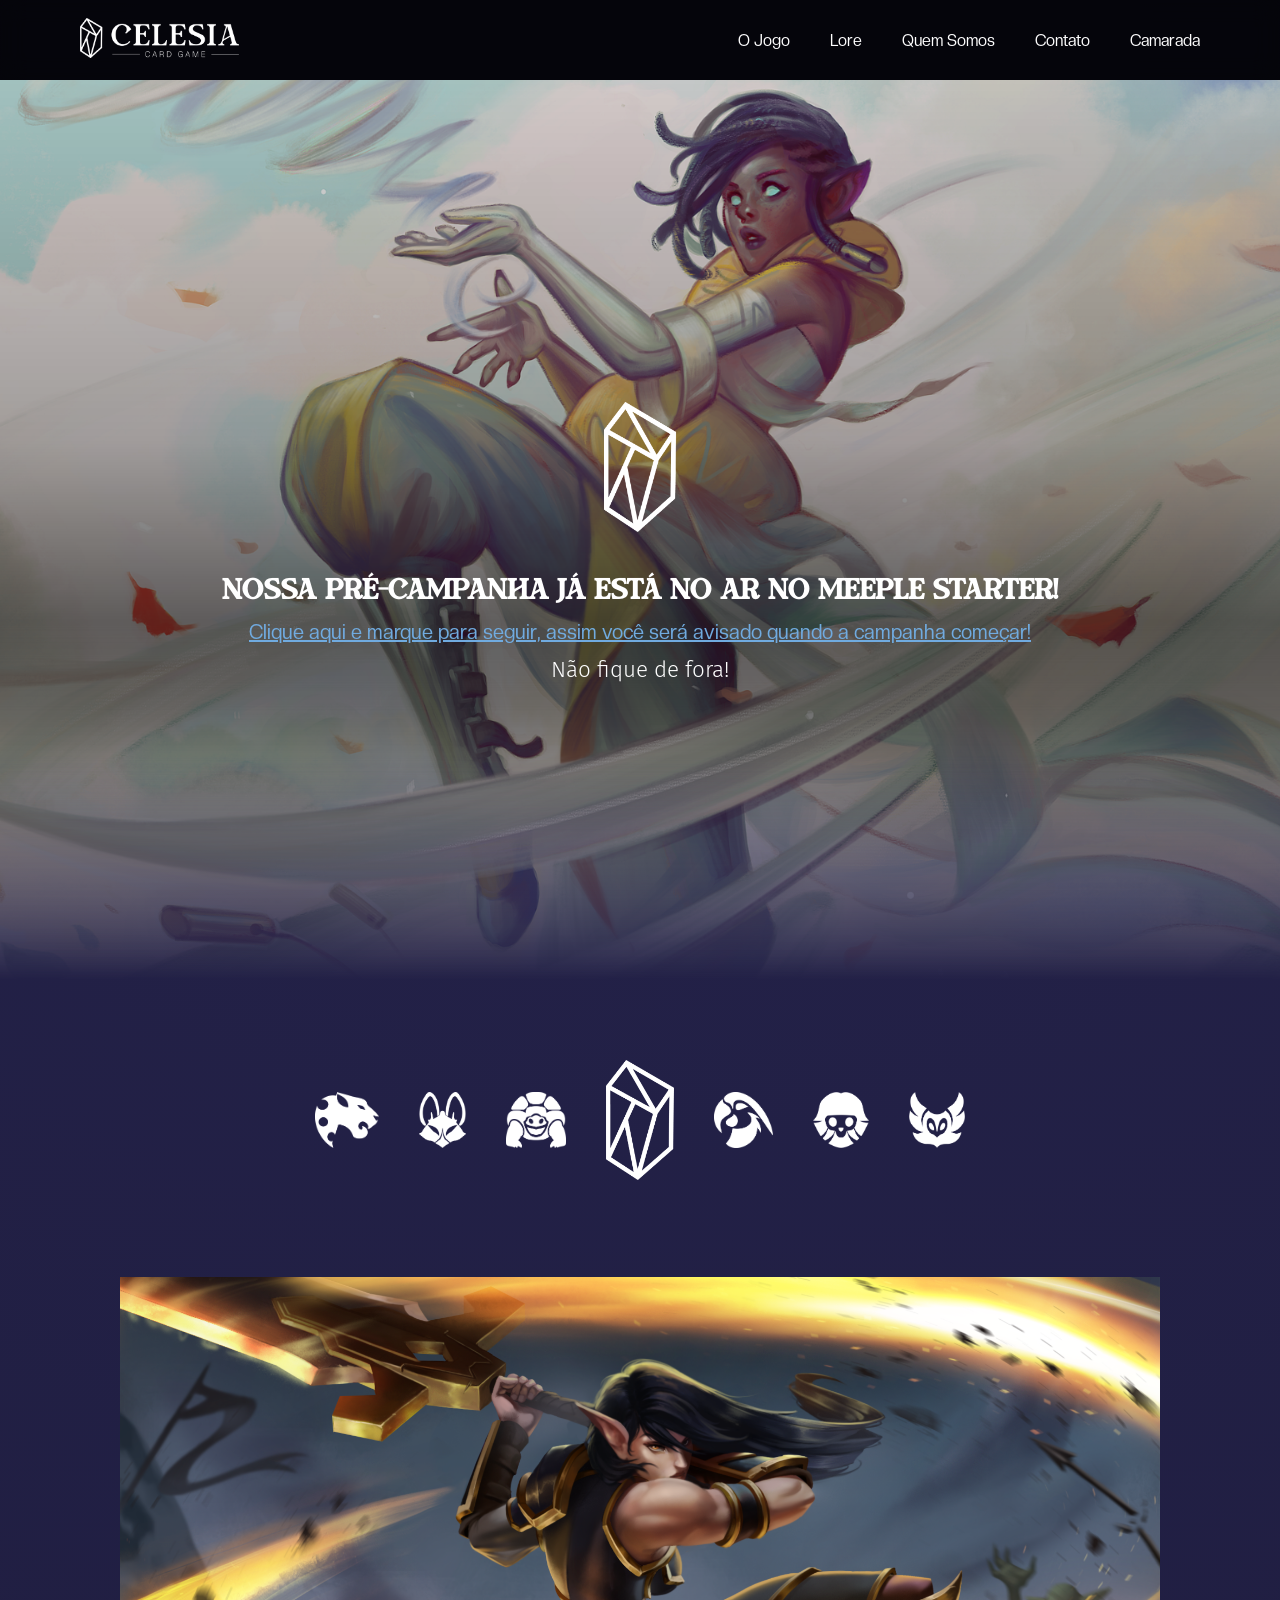
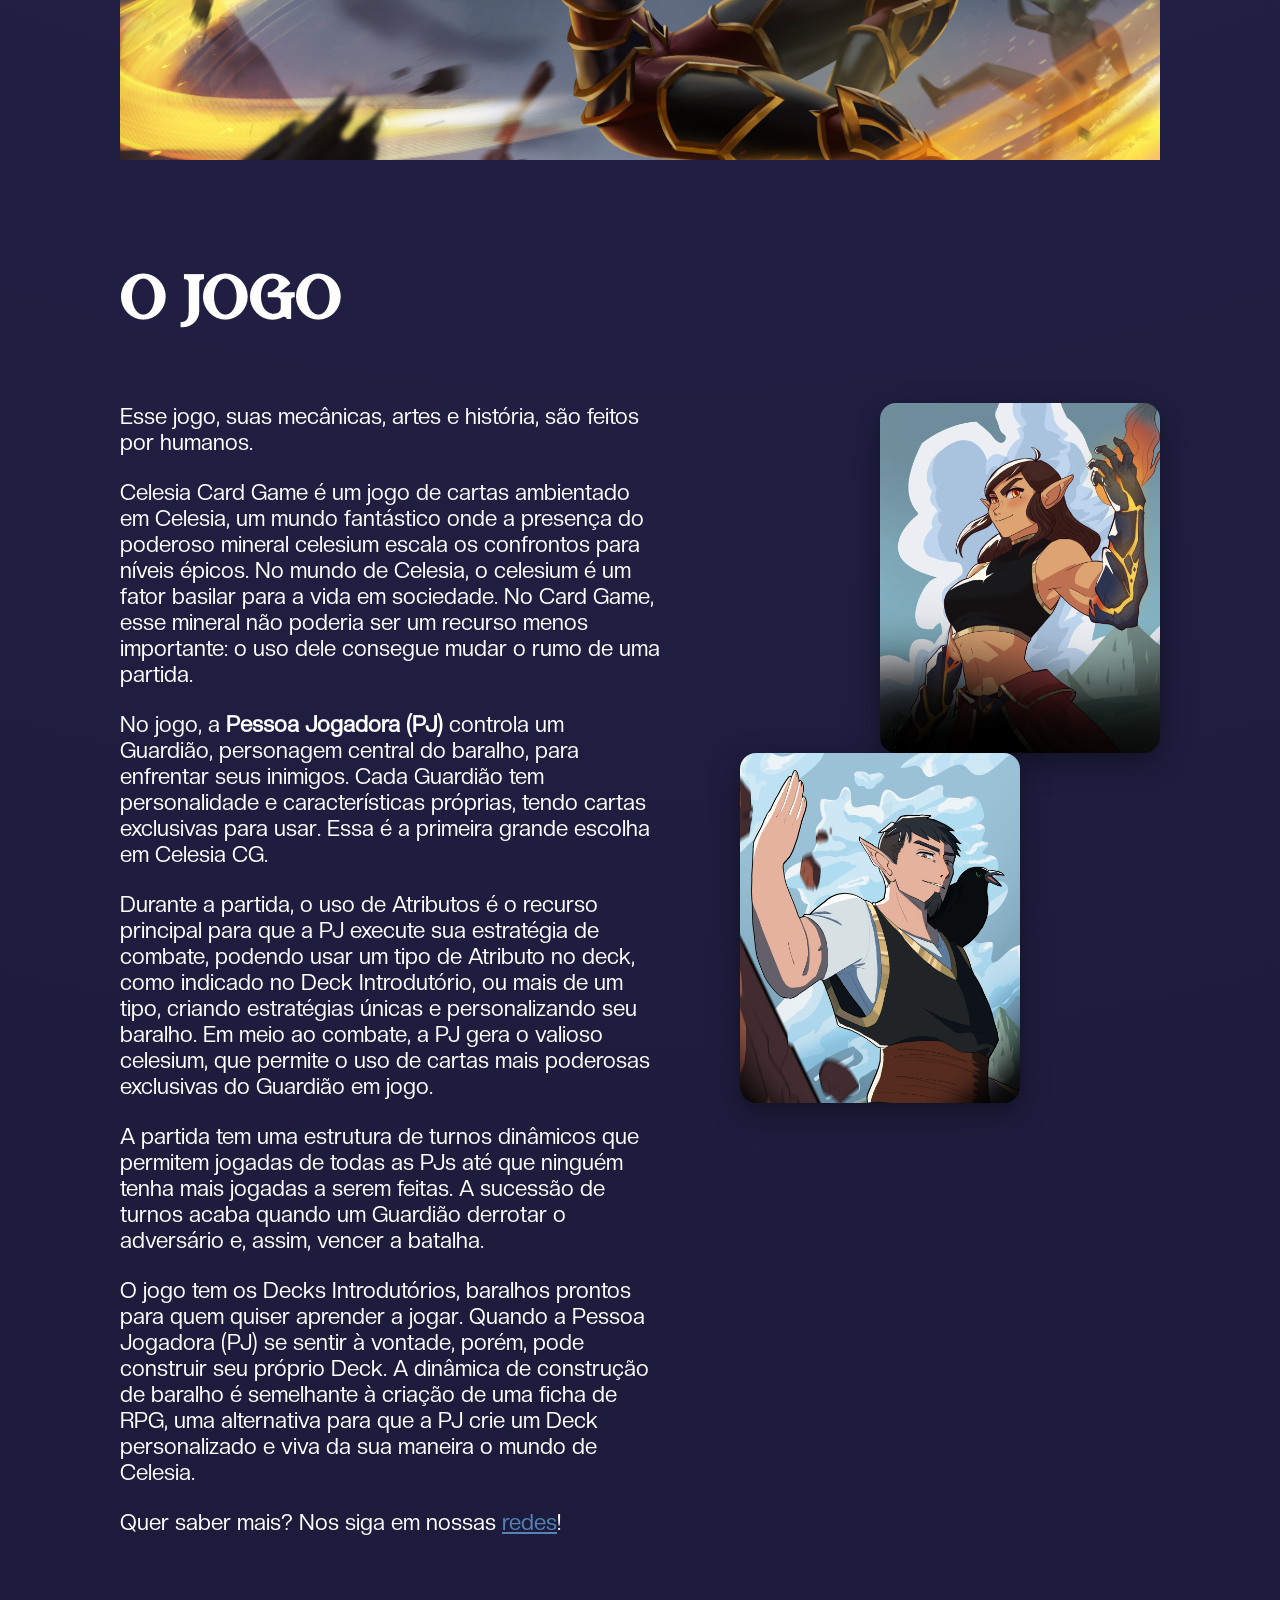
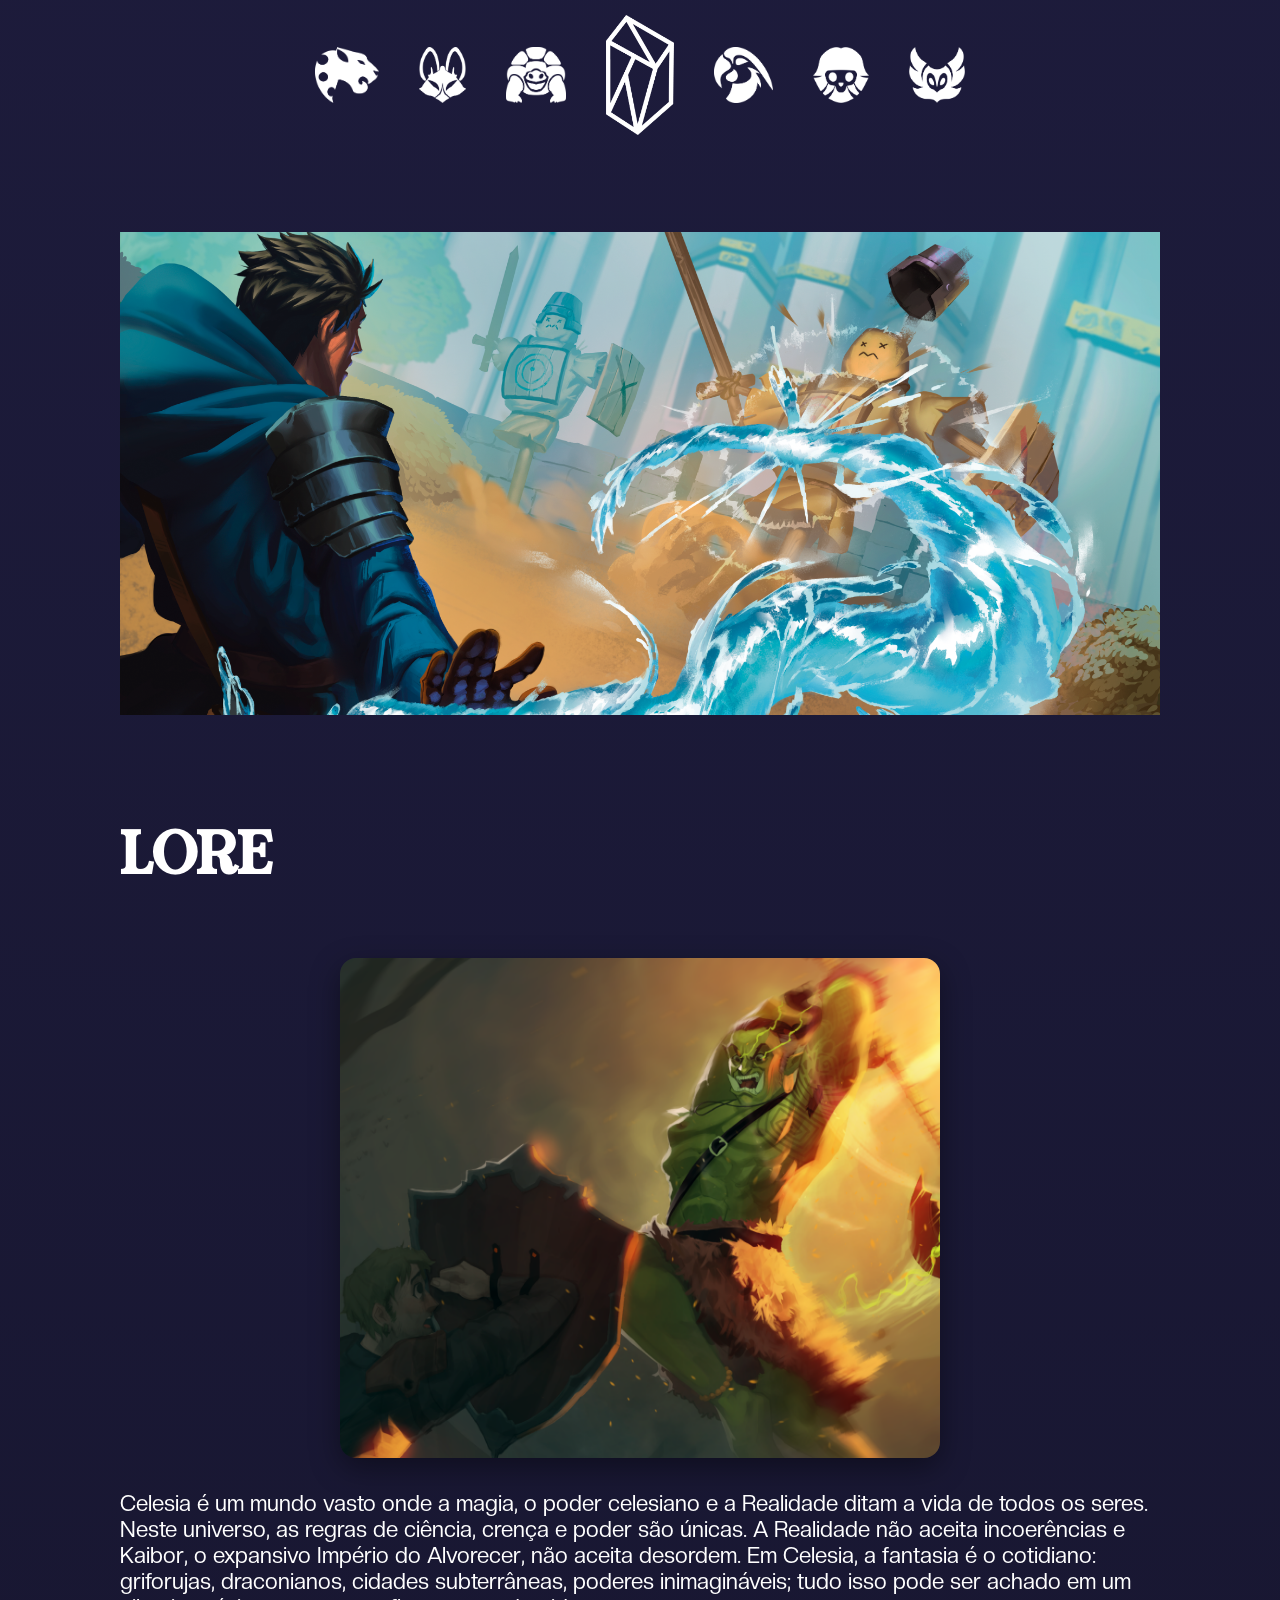
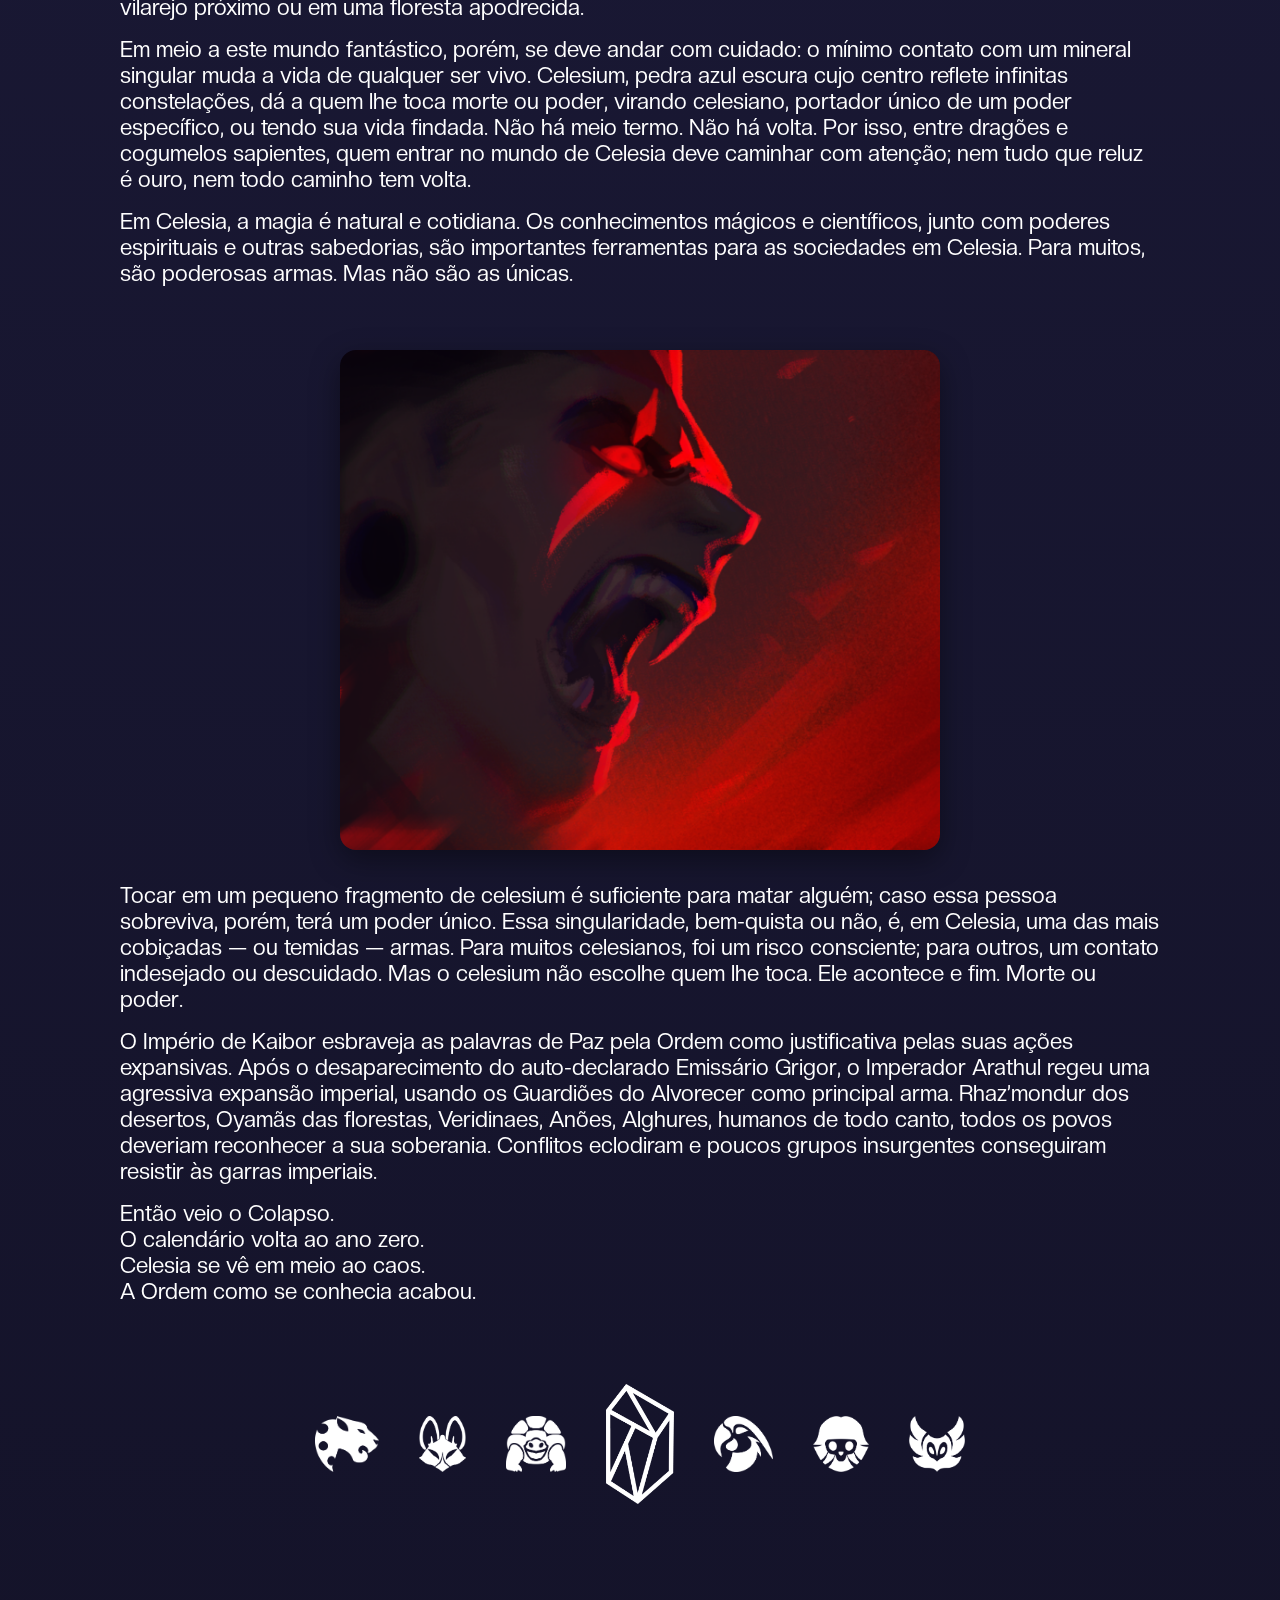
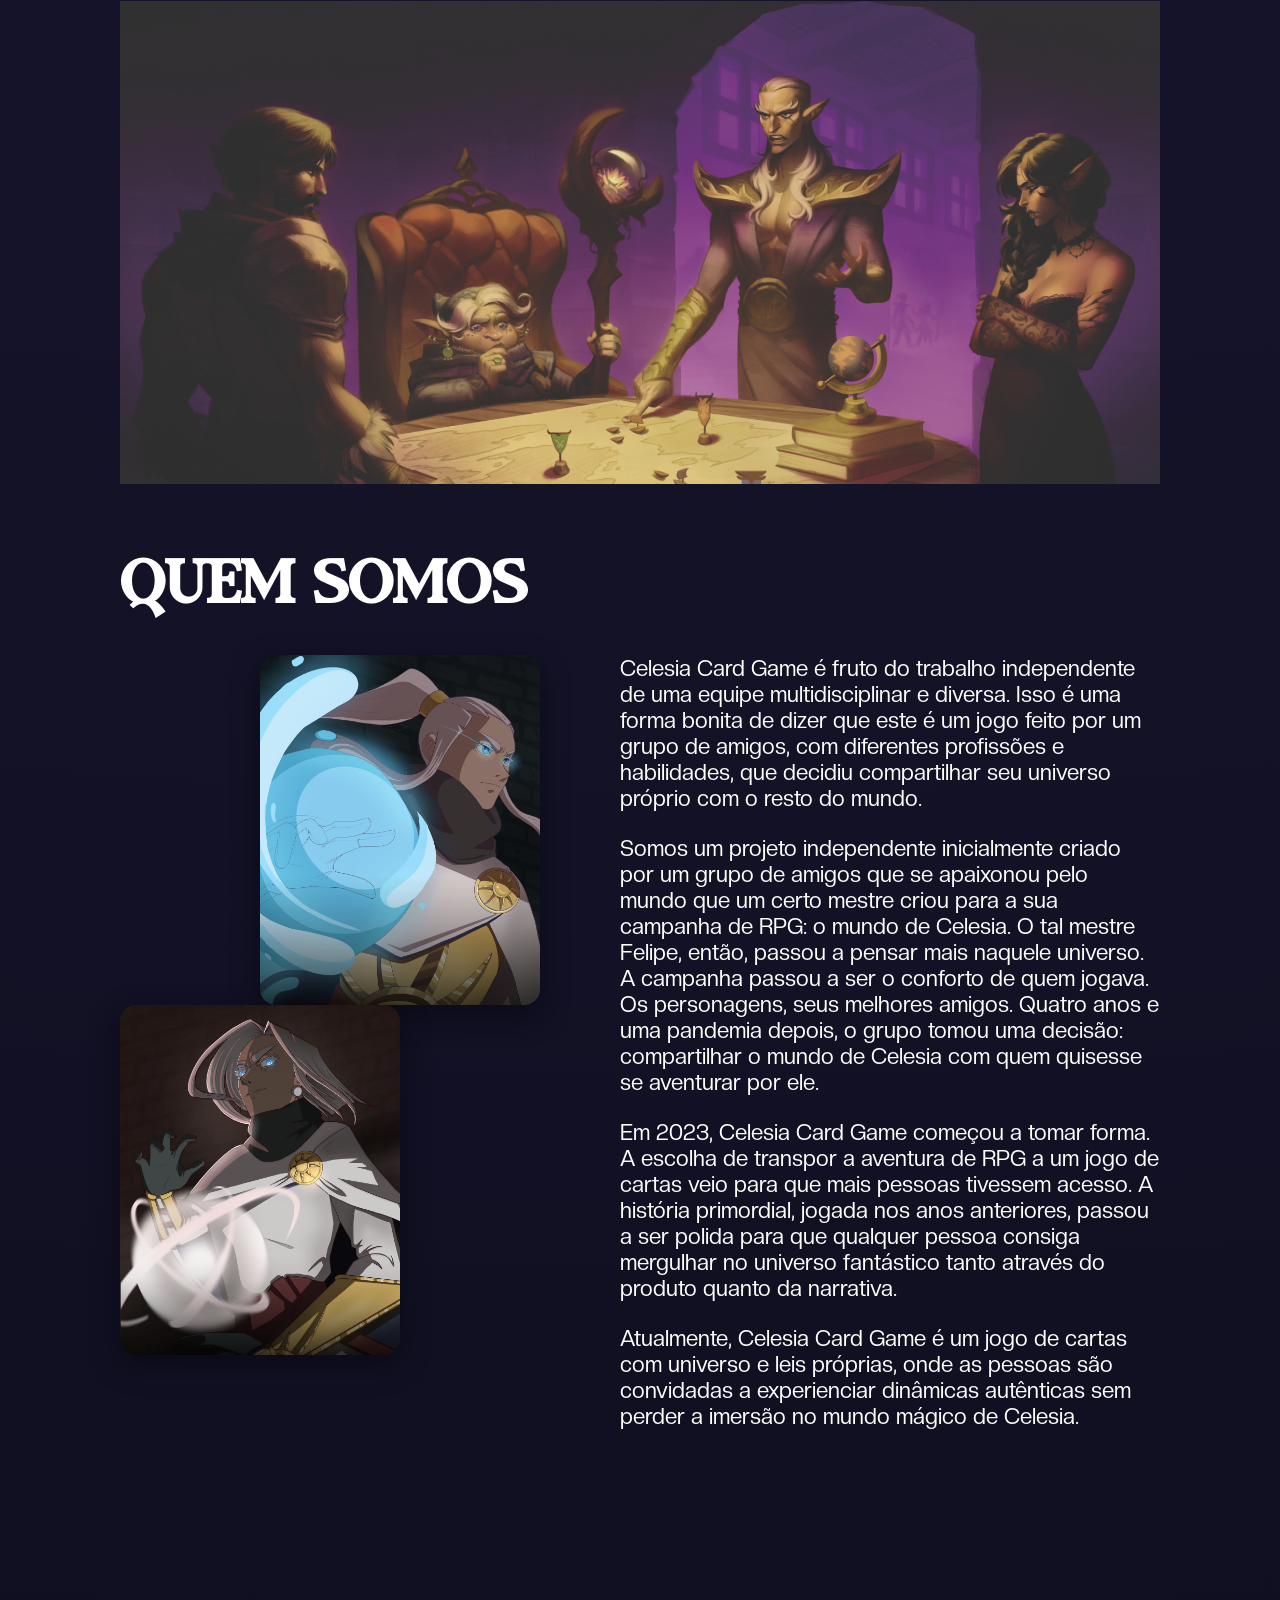
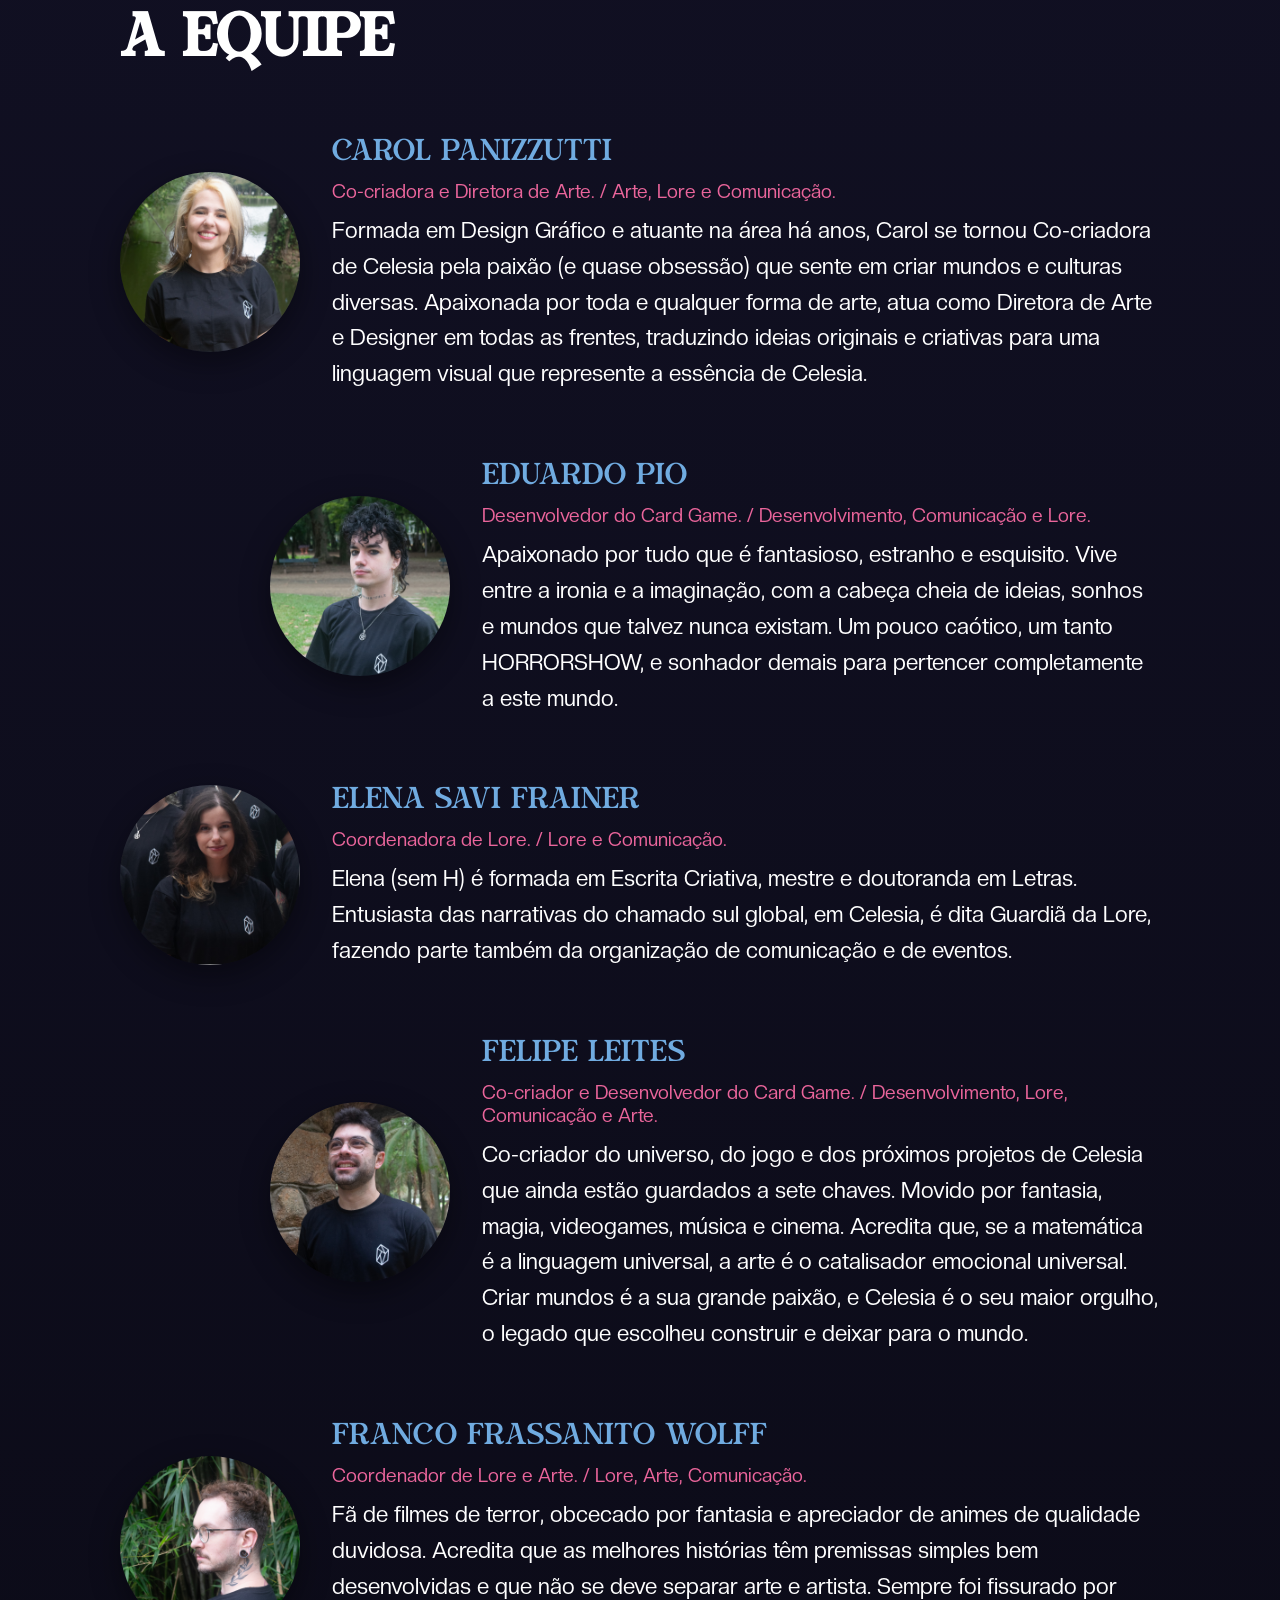
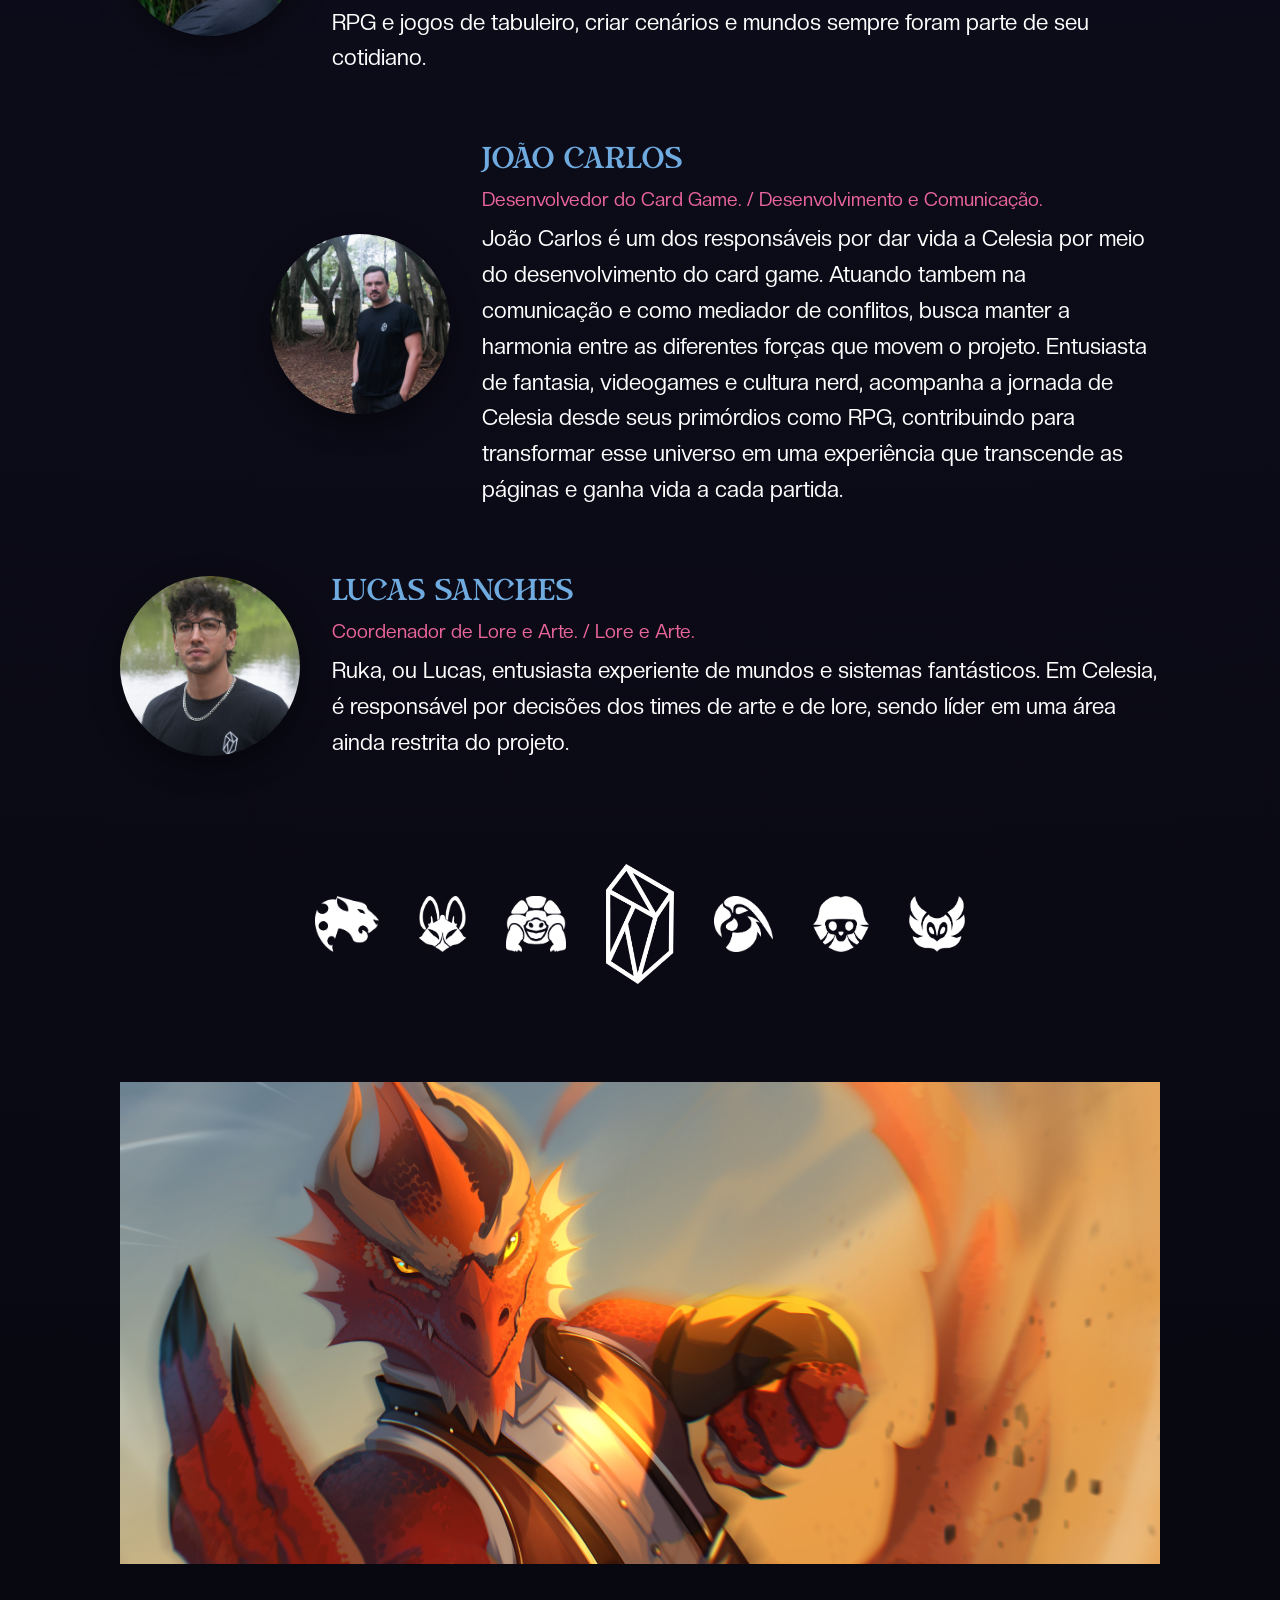
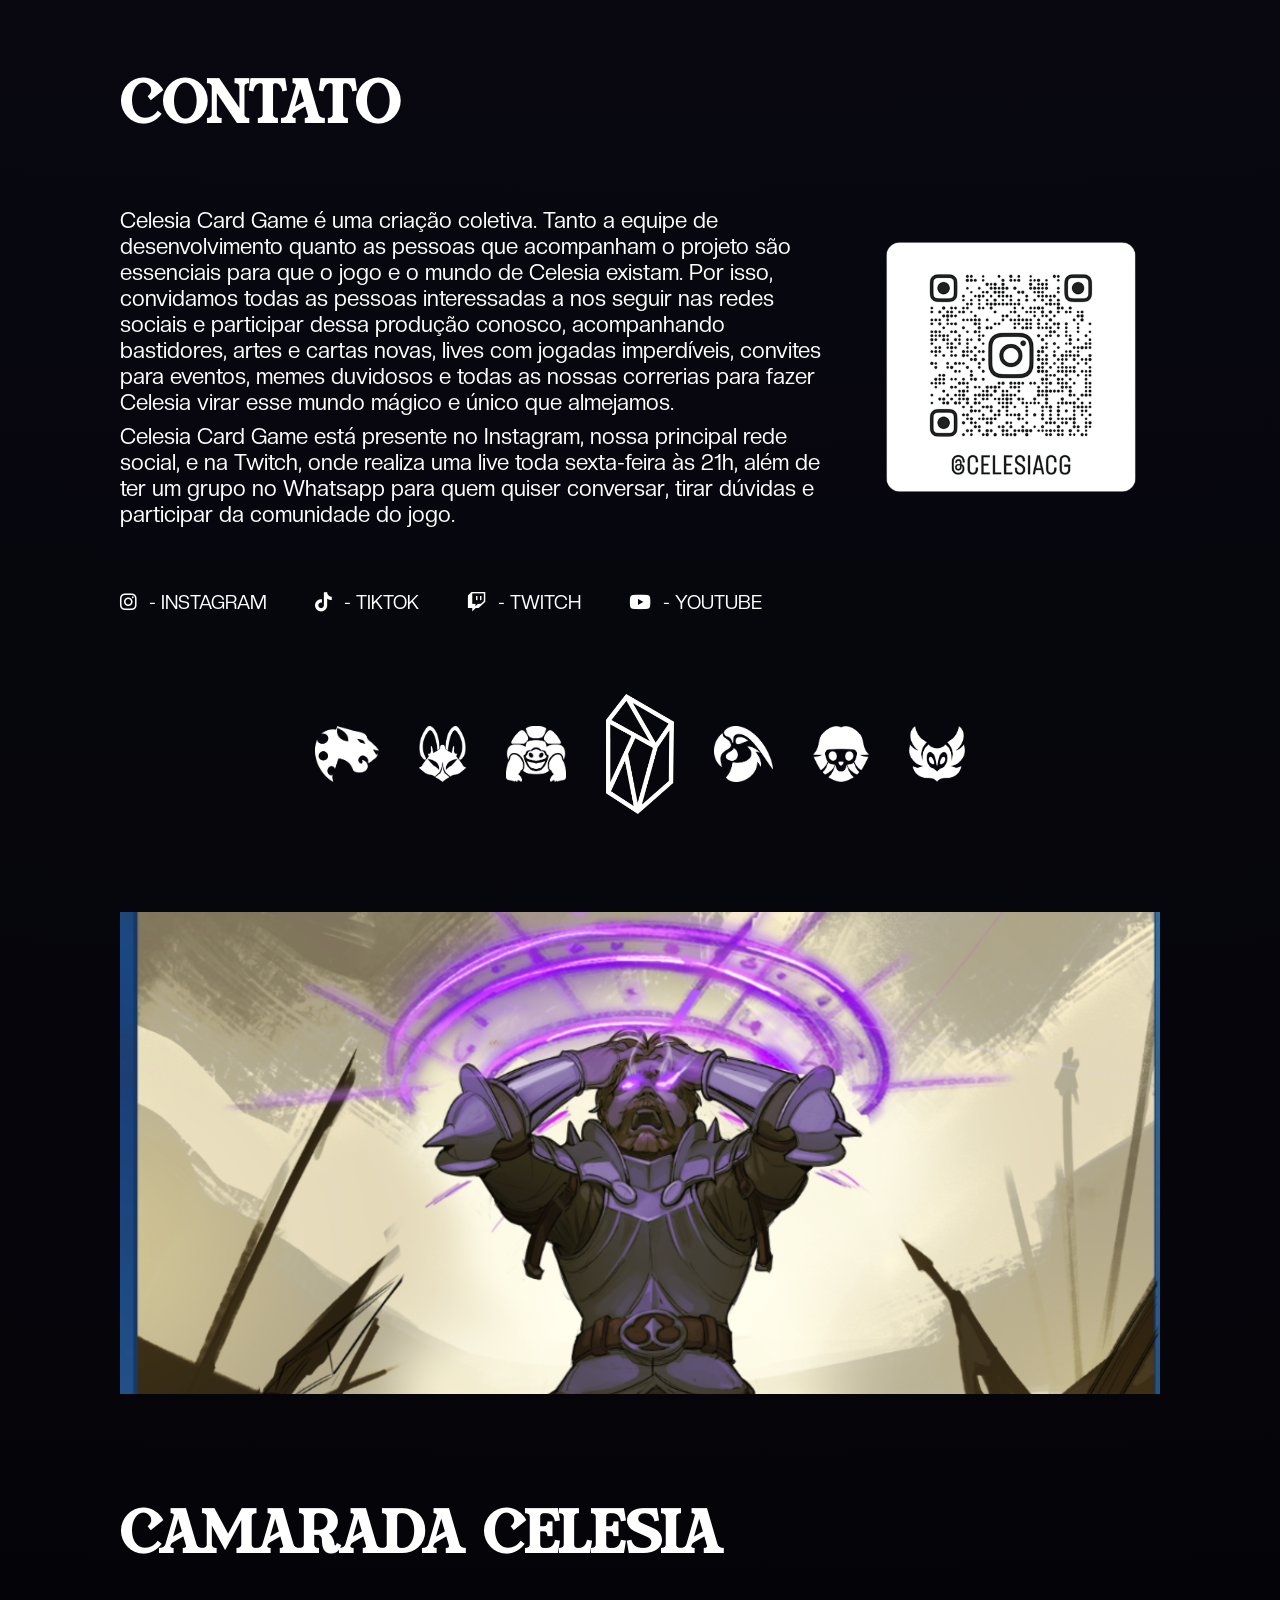
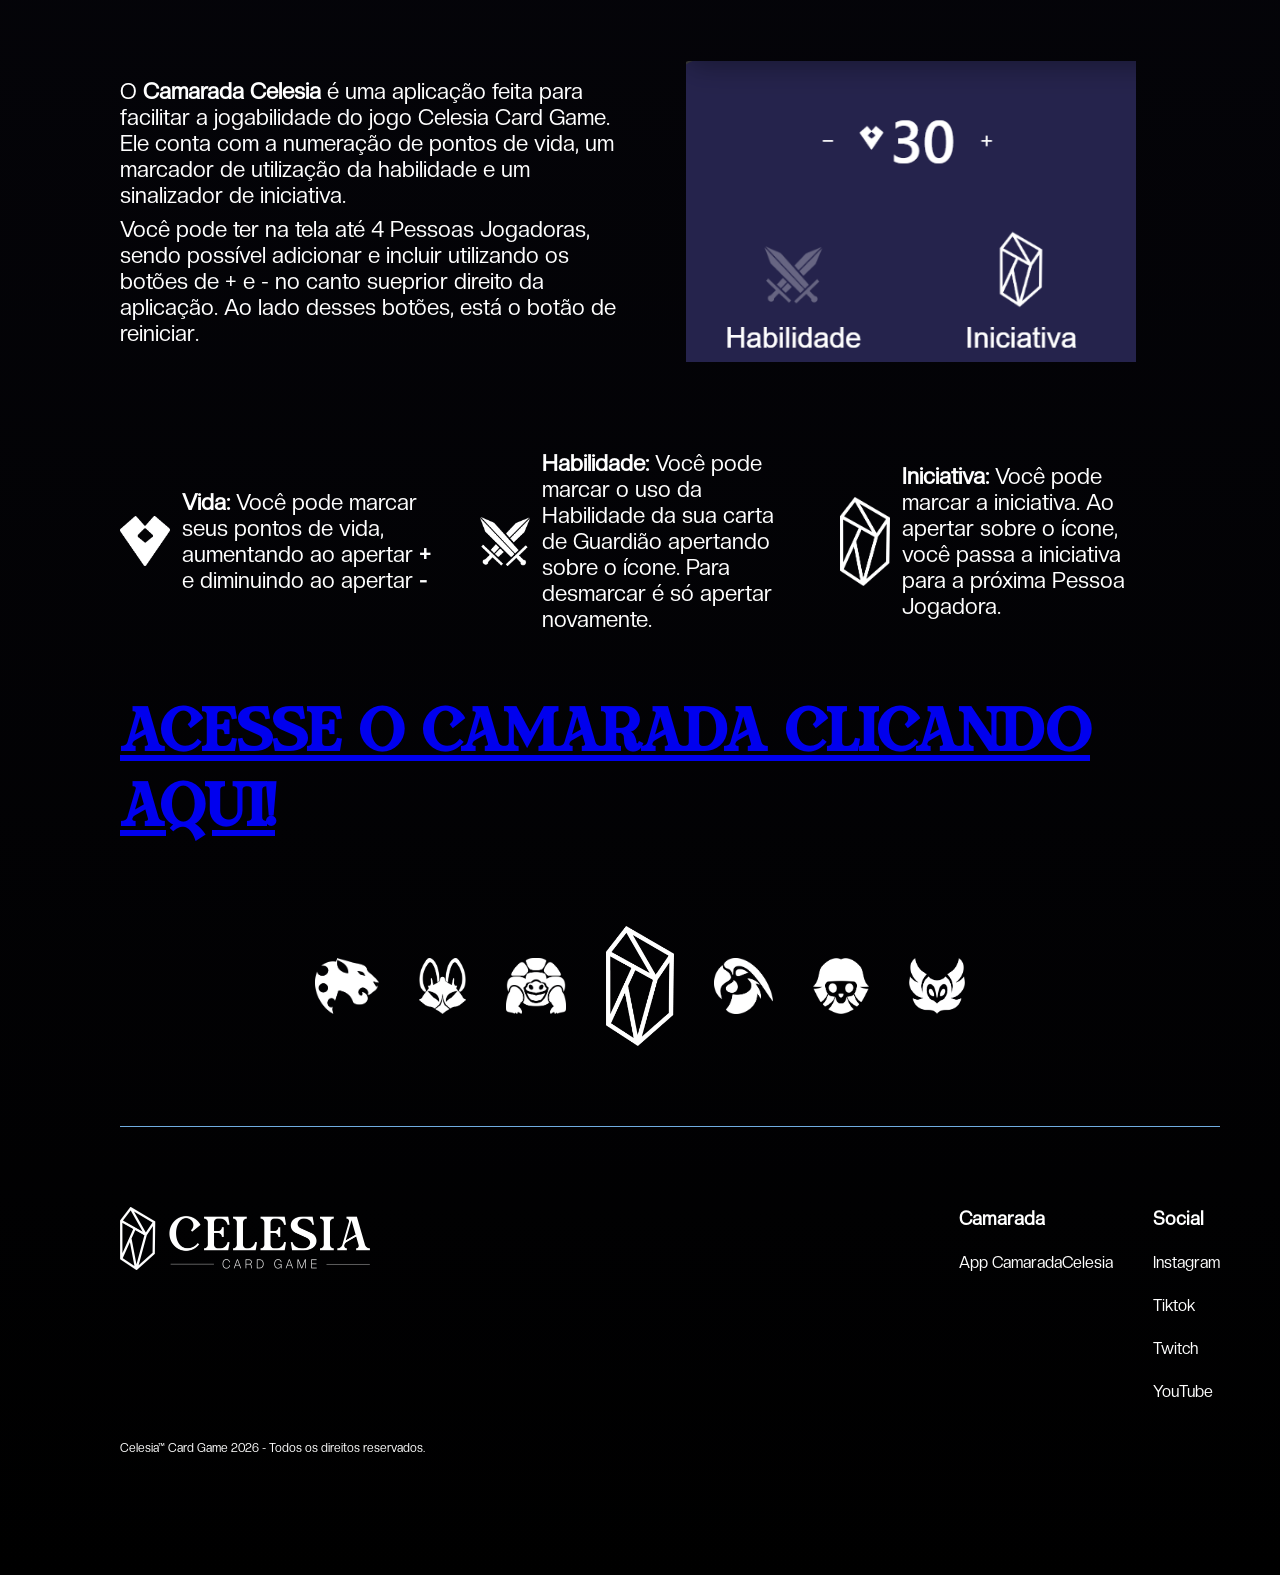
==== commit c4d96528: "alterado cristal e feita seção CAMARADA" ====
--- a/index.html
+++ b/index.html
@@ -40,7 +40,7 @@
             <a class="nav-link" href="#quem-somos">Quem Somos</a>
             <!--<a class="nav-link" href="#redes">Redes</a> -->           
             <a class="nav-link" href="#contato">Contato</a>
-            <a class="nav-link" href="camarada.html" target="_blank">Camarada</a>
+            <a class="nav-link" href="#camarada" target="_blank">Camarada</a>
         </nav>
 
     </header>
@@ -617,6 +617,69 @@
         <img src="assets/icons/CCG_Icones_SAB_BRANCO.png" alt="Ícone de SABEDORIA, coruja">
     </div>
 
+    <section id="camarada">
+        <div class="title-logo">
+            <img src="assets/images/celesia-compressao-da-mente.png" />
+        </div>
+        <h2>Camarada Celesia</h2>
+        <div class="camarada-content-container">
+            <div class="camarada-text-container">
+                <p>
+                    O <b>Camarada Celesia</b> é uma aplicação feita para facilitar a jogabilidade do jogo Celesia Card Game. Ele conta com a numeração de pontos de vida, um marcador de utilização da habilidade e um sinalizador de iniciativa. 
+                </p>
+                <p>
+                    Você pode ter na tela até 4 Pessoas Jogadoras, sendo possível adicionar e incluir utilizando os botões de + e - no canto sueprior direito da aplicação. Ao lado desses botões, está o botão de reiniciar.
+
+                </p>
+            </div>
+            <div class="camarada-image-container">               
+                <img
+                    src="assets/images/camarada.png"
+                    alt="Print de funcionamento do Camarada Celesia">
+            </div>
+        </div>
+        <div class="camarada-content-container">
+            <div class="camarada-content-container-wrap">
+                <img
+                    src="assets/icons/CCG_Icones_VIDA_BRANCO.png"
+                    alt="Ícone de Vida de Celesia Card Game">
+                    <p><b>Vida: </b>Você pode marcar seus pontos de vida, aumentando ao apertar <b>+</b> e diminuindo ao apertar <b>-</b></p>
+            </div>
+            <div class="camarada-content-container-wrap">
+                <img
+                    src="assets/icons/CCG_Icones_PODER_BRANCO.png"
+                    alt="Ícone de Poder de Celesia Card Game">
+                    <p><b>Habilidade: </b>Você pode marcar o uso da Habilidade da sua carta de Guardião apertando sobre o ícone. Para desmarcar é só apertar novamente.</p>
+            </div>
+            <div class="camarada-content-container-wrap">
+                <img
+                    src="assets/icons/celesia_cristal.png"
+                    alt="Ícone do cristal de Celesia Card Game">
+                    <p><b>Iniciativa: </b>Você pode marcar a iniciativa. Ao apertar sobre o ícone, você passa a iniciativa para a próxima Pessoa Jogadora.</p>
+            </div>
+        </div>
+        <h2>
+            <a
+                 href="camarada.html"
+                target="_blank"
+                rel="noopener noreferrer"
+                aria-label="Abrir Instagram"
+                >
+                    Acesse o Camarada clicando aqui!
+            </a>
+        </h2>
+    </section>
+
+    <div class="section-divider">
+        <img src="assets/icons/CCG_Icones_FOR_BRANCO.png" alt="Ícone de FORÇA, Onça Pintada">
+        <img src="assets/icons/CCG_Icones_AGI_BRANCO.png" alt="Ícone de AGILIDADE, Lobo Guará">
+        <img src="assets/icons/CCG_Icones_VIG_BRANCO.png" alt="Ícone de VIGOR, Jabuti">
+        <img id="icone-celesia" src="assets/icons/celesia_cristal.png" alt="Ícone Cristal Celesia, cristal de 6 faces irregulares">
+        <img src="assets/icons/CCG_Icones_INT_BRANCO.png" alt="Ícone de INTELECTO, Arara">
+        <img src="assets/icons/CCG_Icones_PRE_BRANCO.png" alt="Ícone de PRESENÇA, Mico-leão dourado">
+        <img src="assets/icons/CCG_Icones_SAB_BRANCO.png" alt="Ícone de SABEDORIA, coruja">
+    </div>
+
     <footer>
 
         <div class="footer-grid">
--- a/css/style.css
+++ b/css/style.css
@@ -865,6 +865,53 @@
     color: var(--light-blue); 
     transform: translateY(-2px); 
 }
+
+.camarada-content-container {
+    display: flex;
+    justify-content: space-between;
+    align-items: center;
+    width: 100%;
+    gap: 40px;
+}
+.camarada-text-container {
+    display: flex;
+    flex-direction: column;
+    gap: 8px;
+    flex: 1;
+    width: 100%;
+}
+
+.camarada-image-container {
+    display: flex;
+    justify-content: flex-end;
+    align-items: center;
+    flex-shrink: 0;
+    padding: 24px;
+}
+
+.camarada-image-container img {
+    max-width: 450px;
+    width: 100%;
+    height: auto;
+    display: block;
+}
+
+.camarada-content-container-wrap {
+    display: flex;
+    justify-content: flex-start;
+    align-items: center;
+    width: 100%;
+    gap: 12px;
+}
+
+.camarada-content-container-wrap img {
+    max-width: 50px;
+    width: 100%;
+    height: auto;
+    display: block;
+}
+
+
 
 footer {
 
@@ -1297,6 +1344,10 @@
         font-size: 24px;
     }
 
+    .camarada-content-container {
+        flex-direction: column;
+    }
+    
     footer {
         
         padding: 40px 24px;
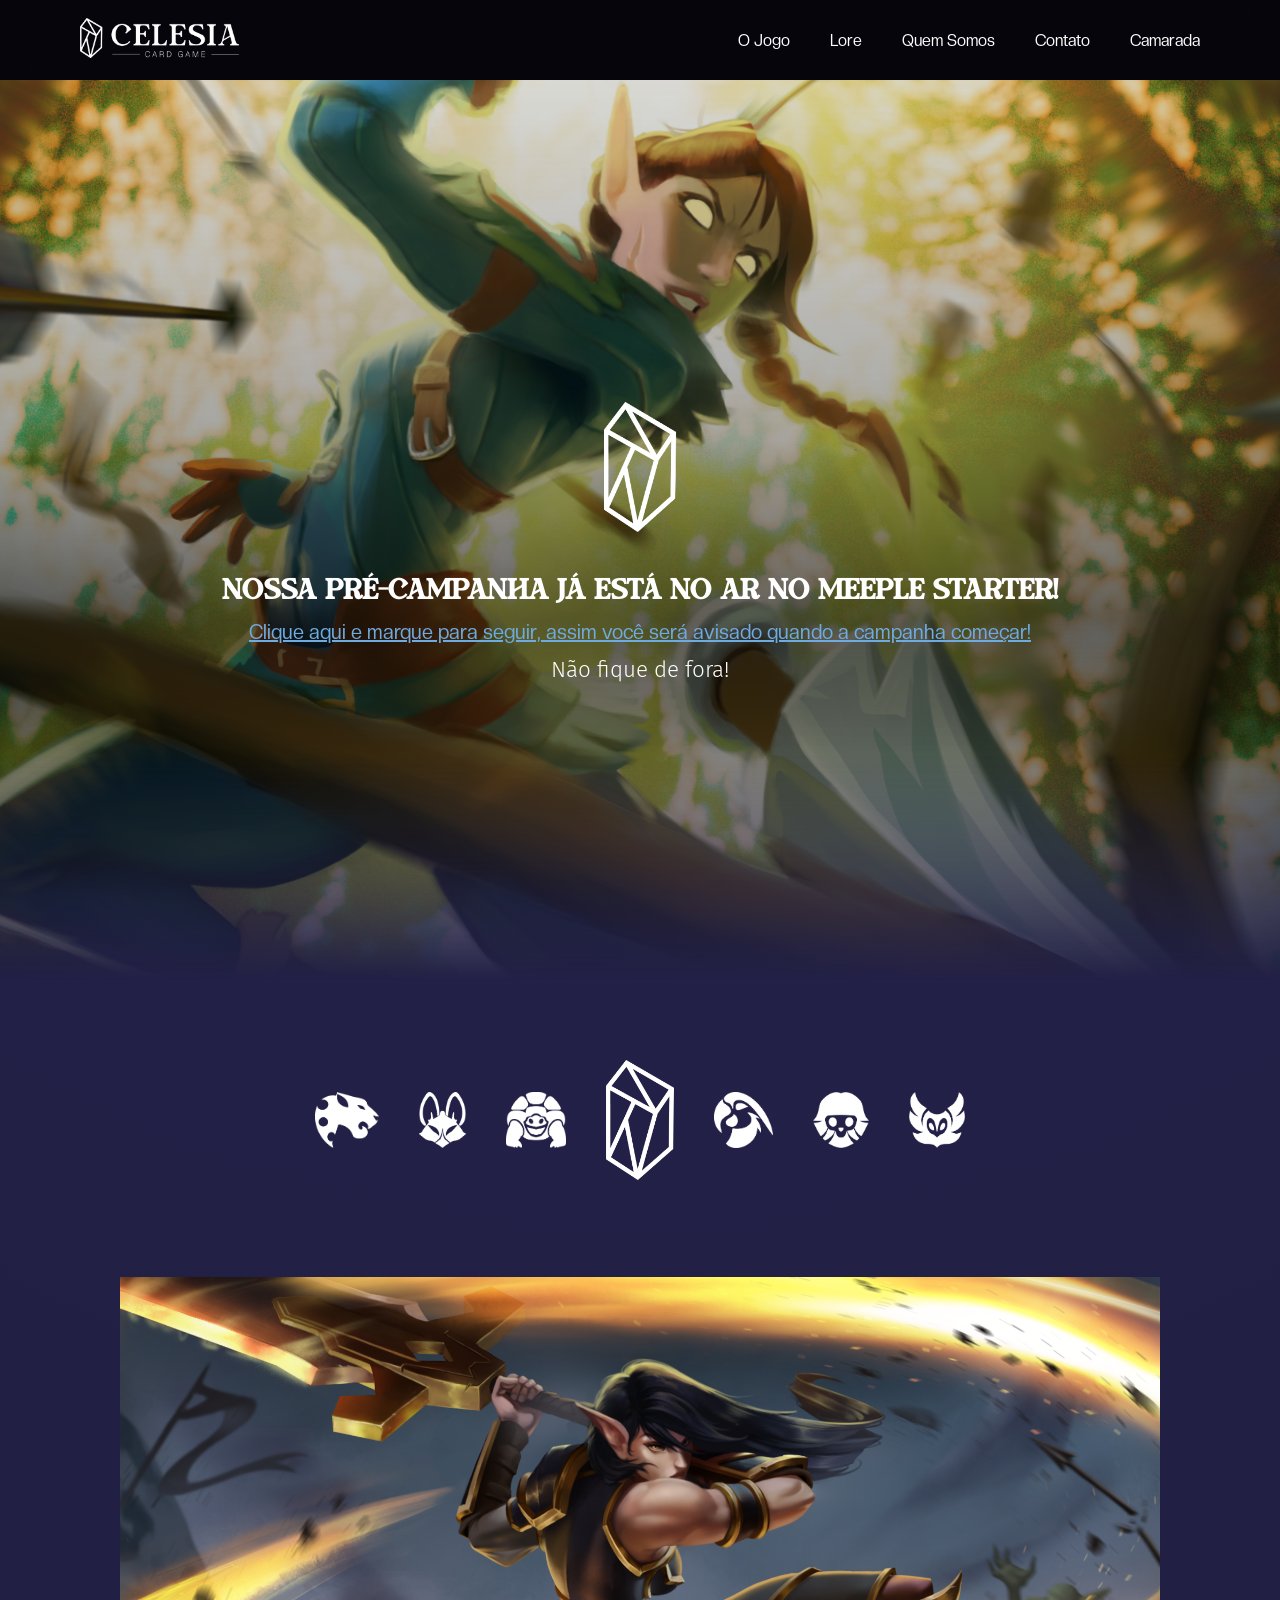
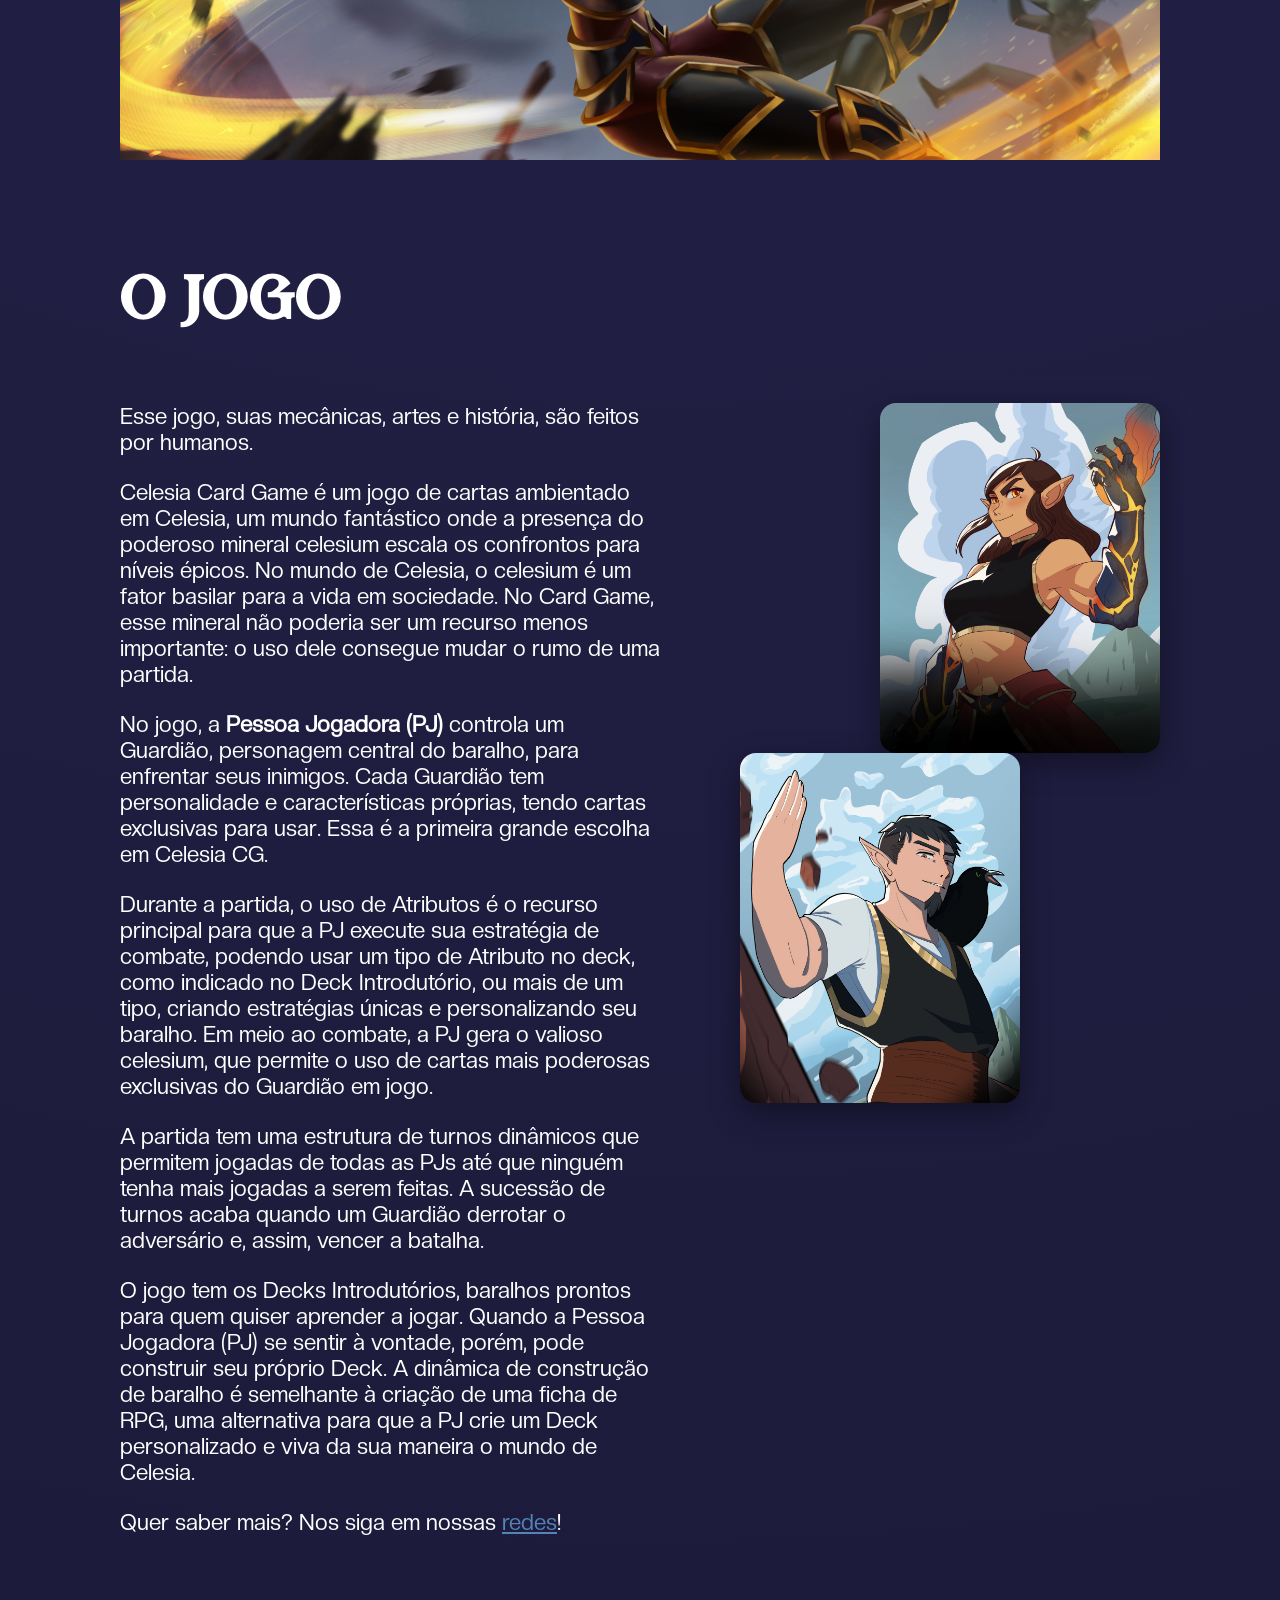
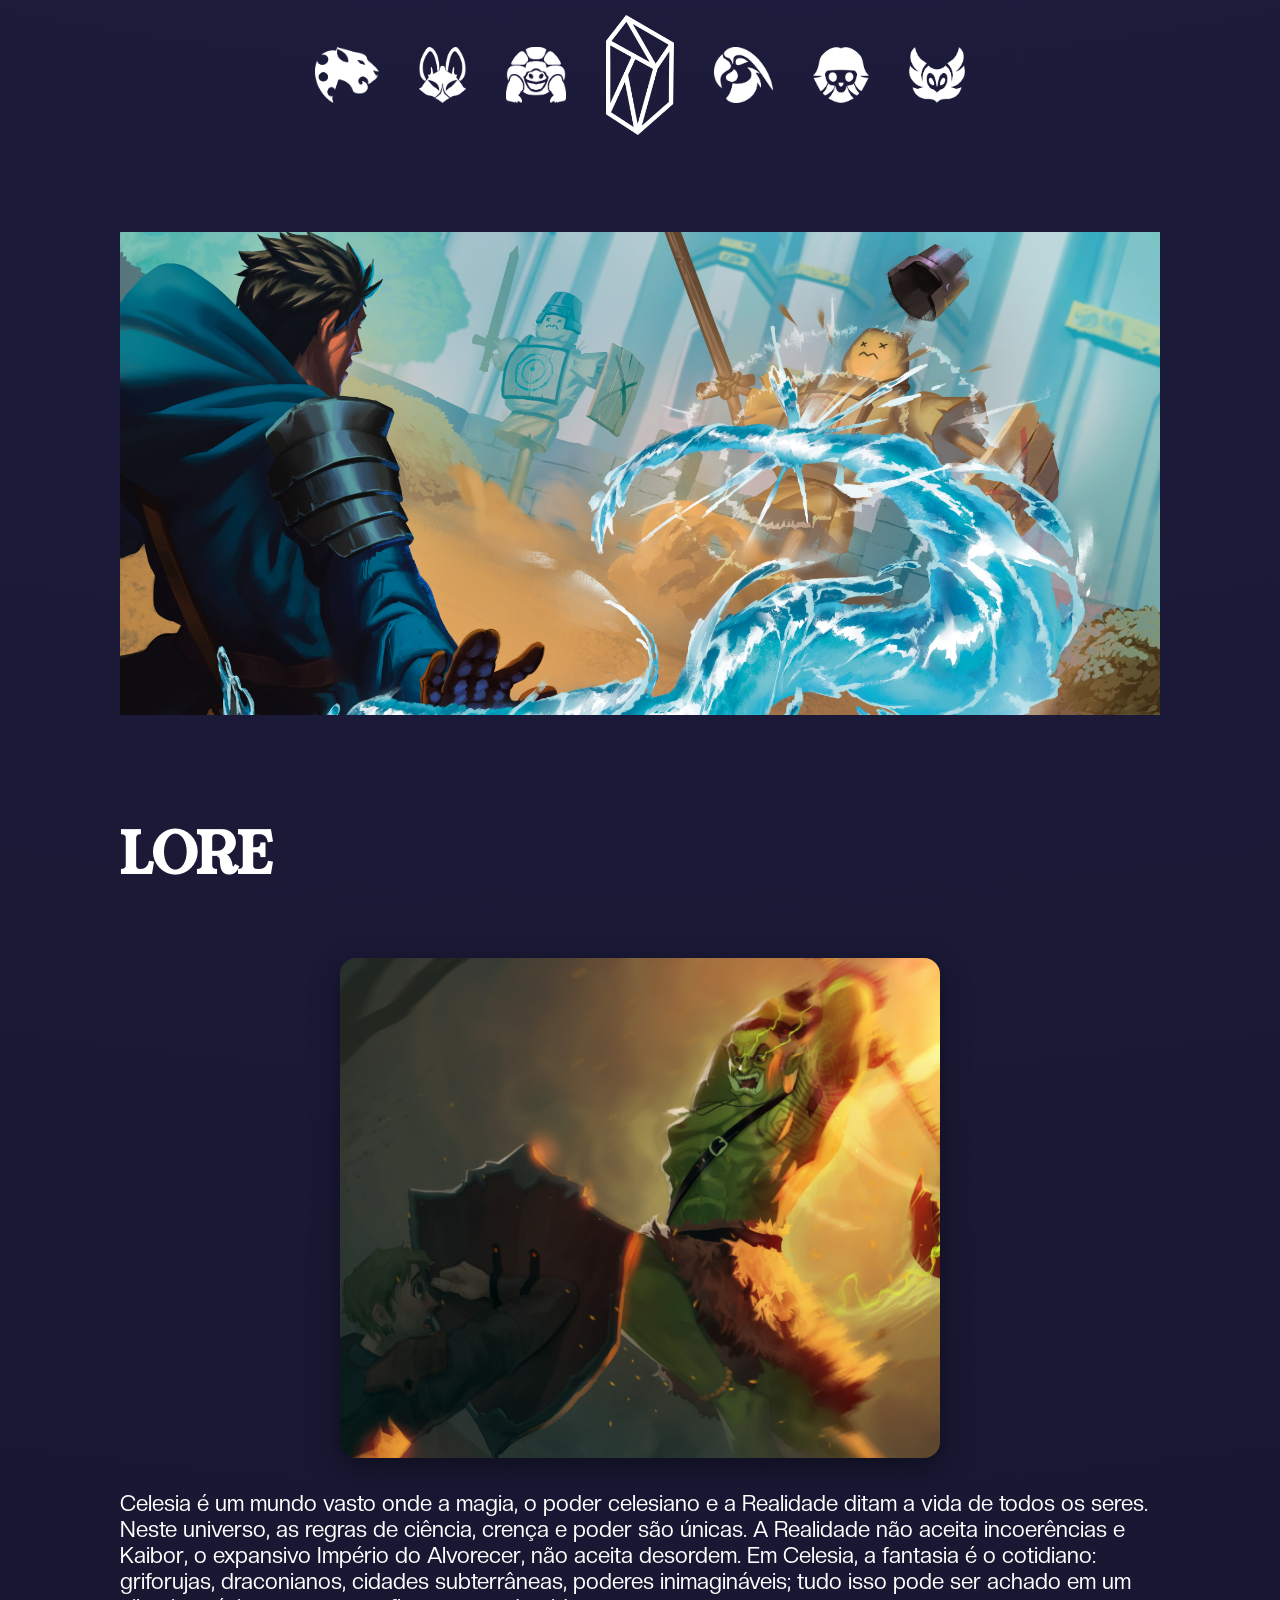
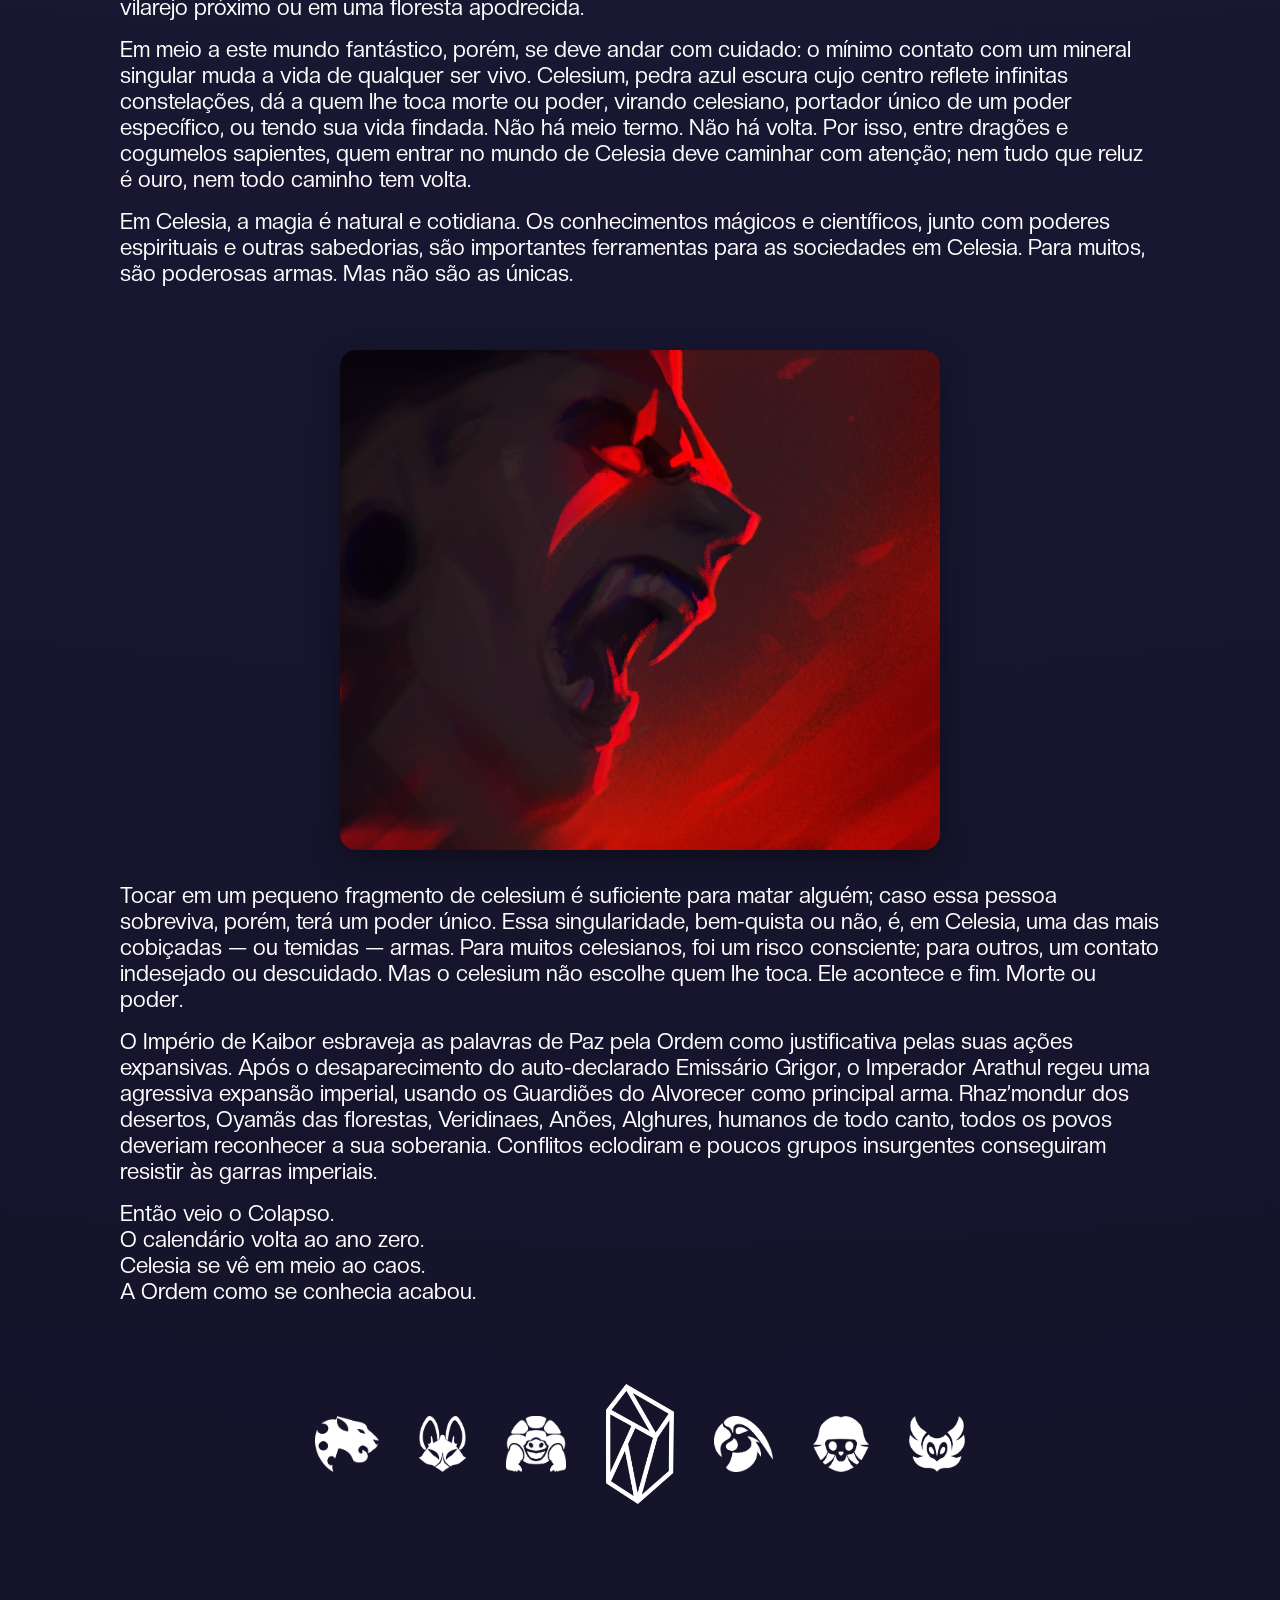
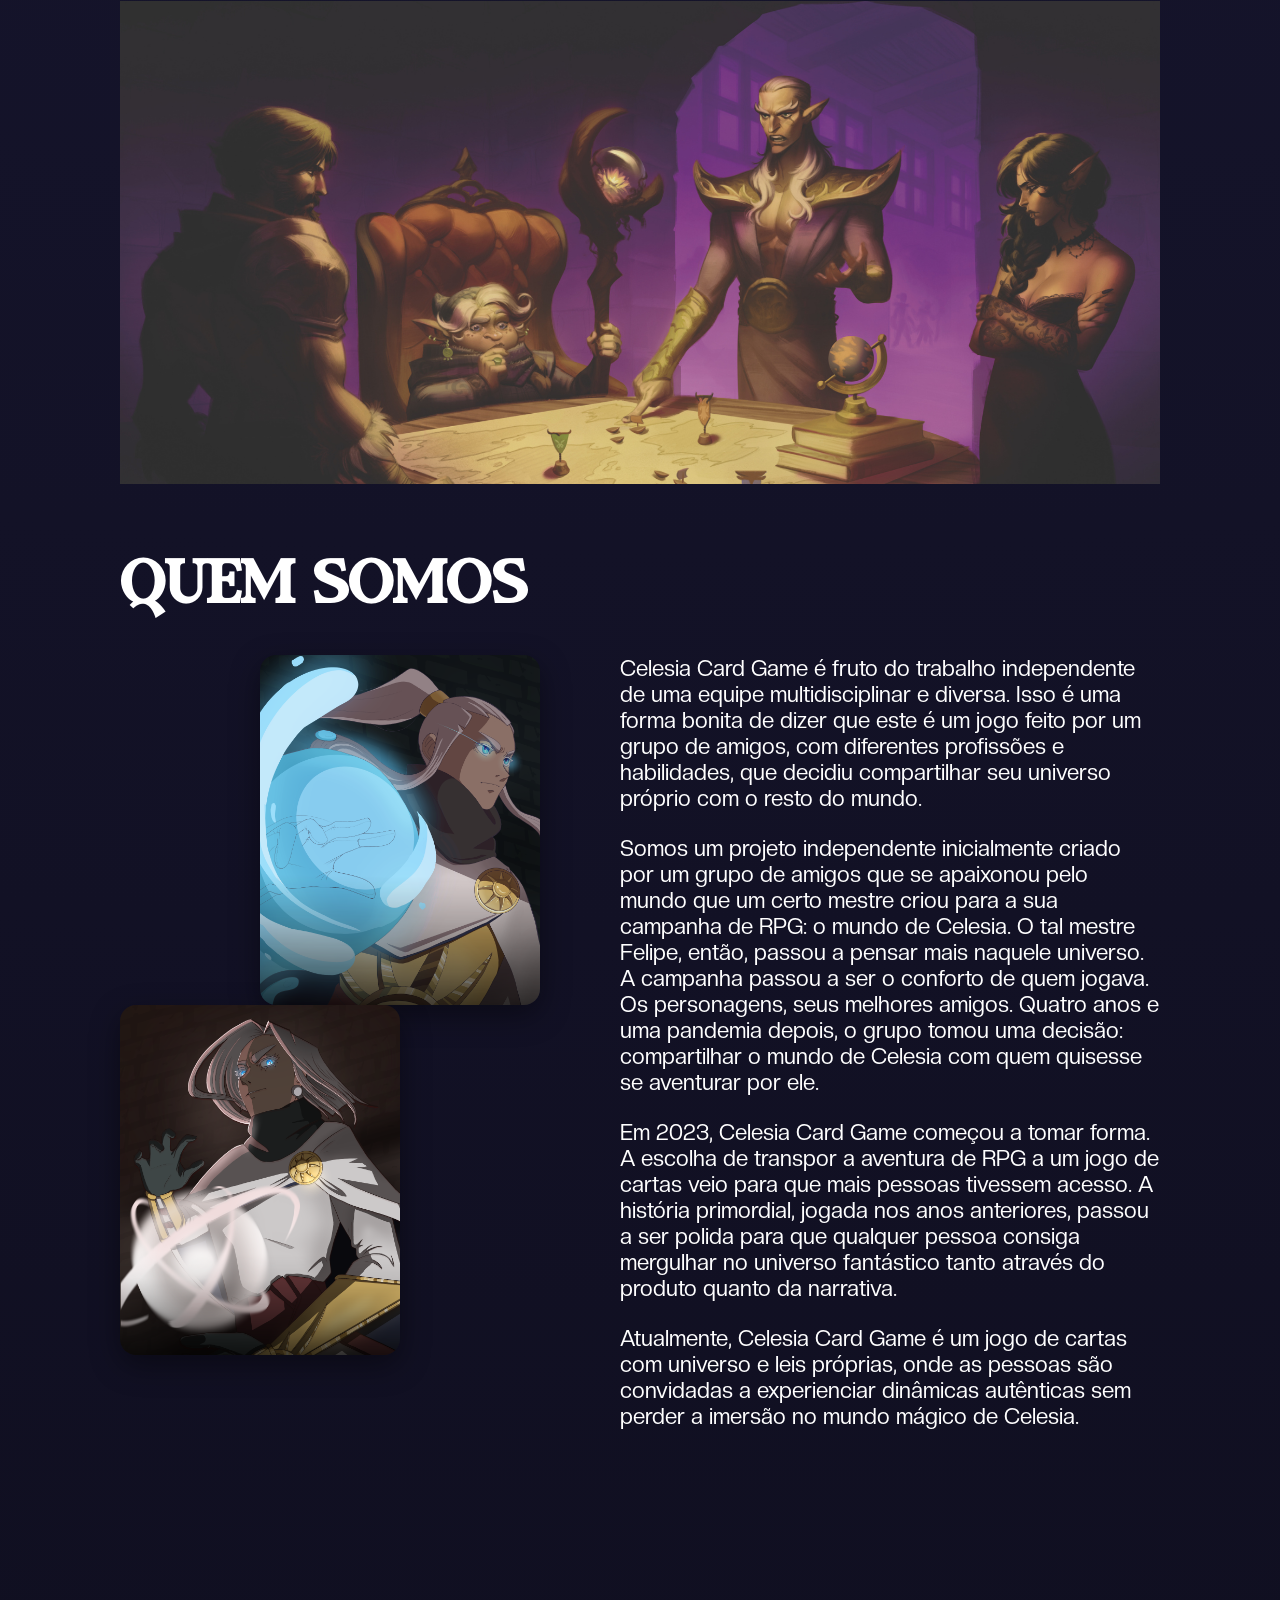
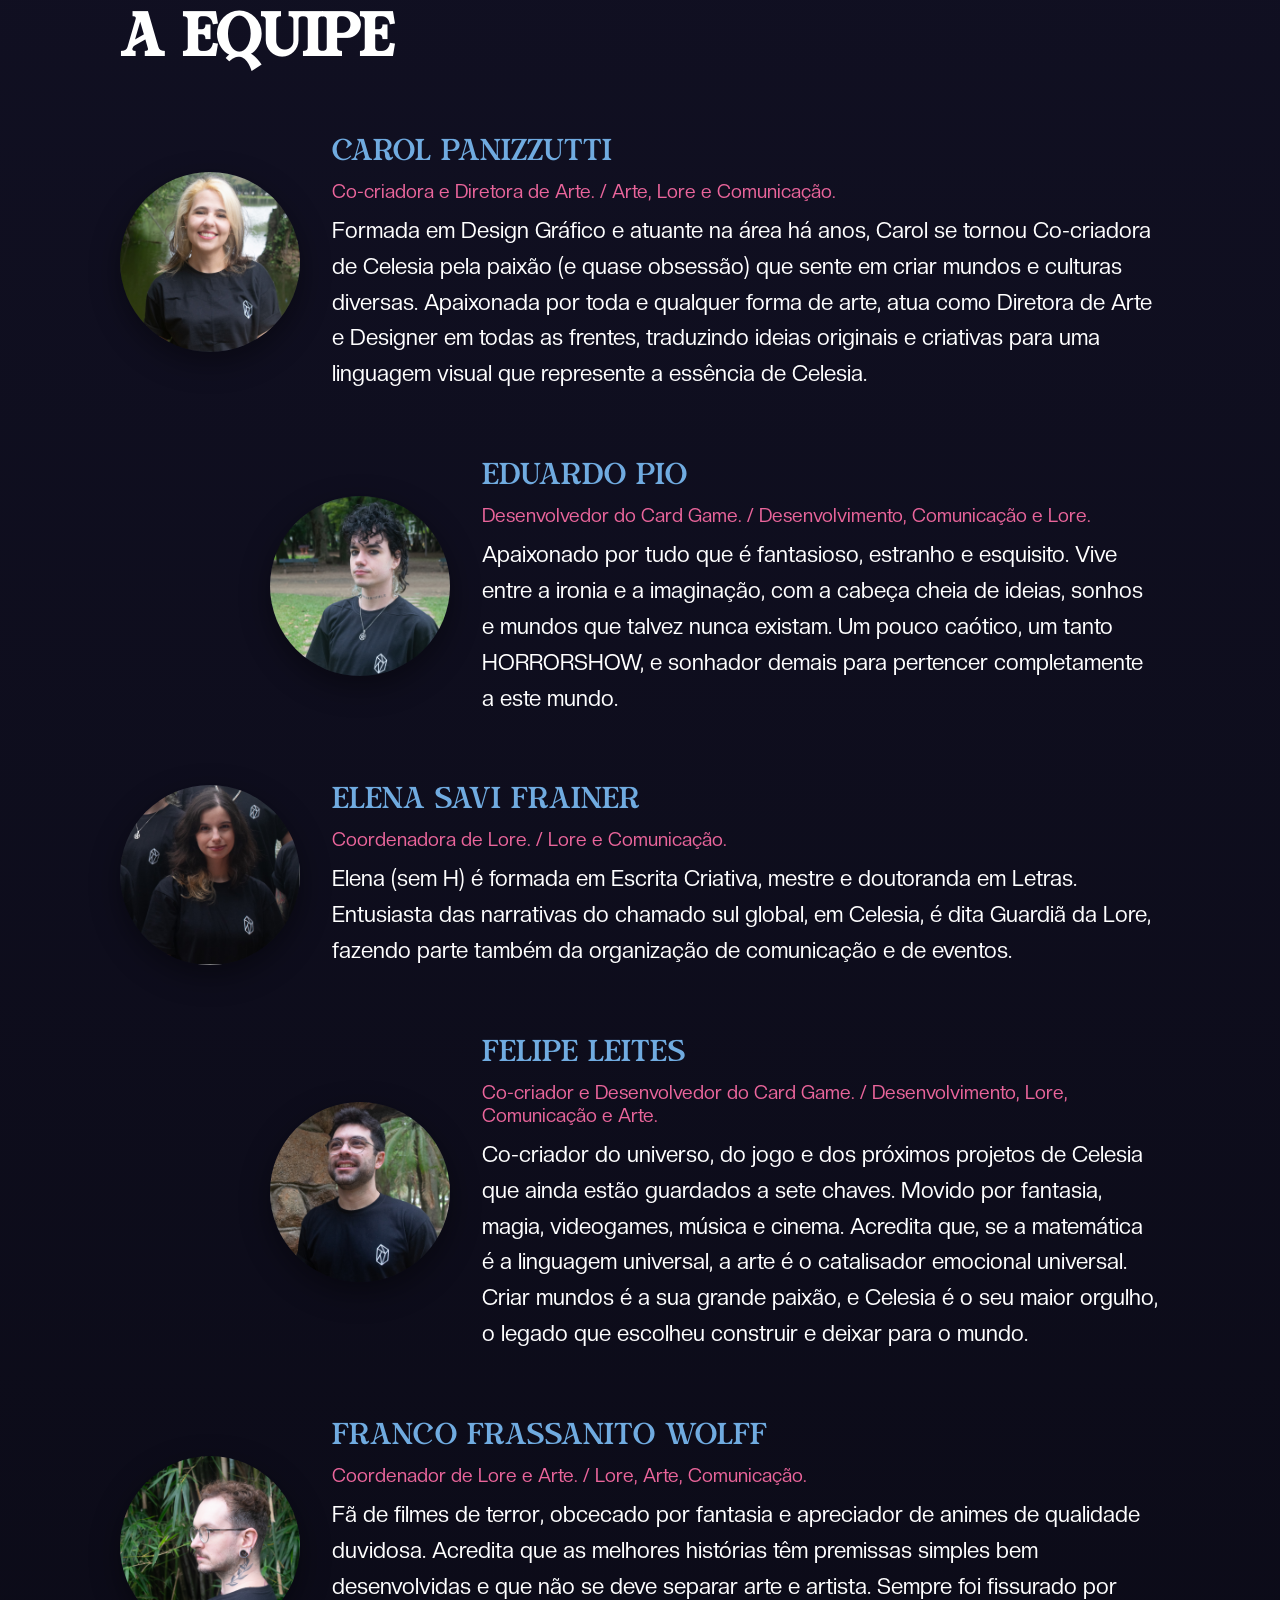
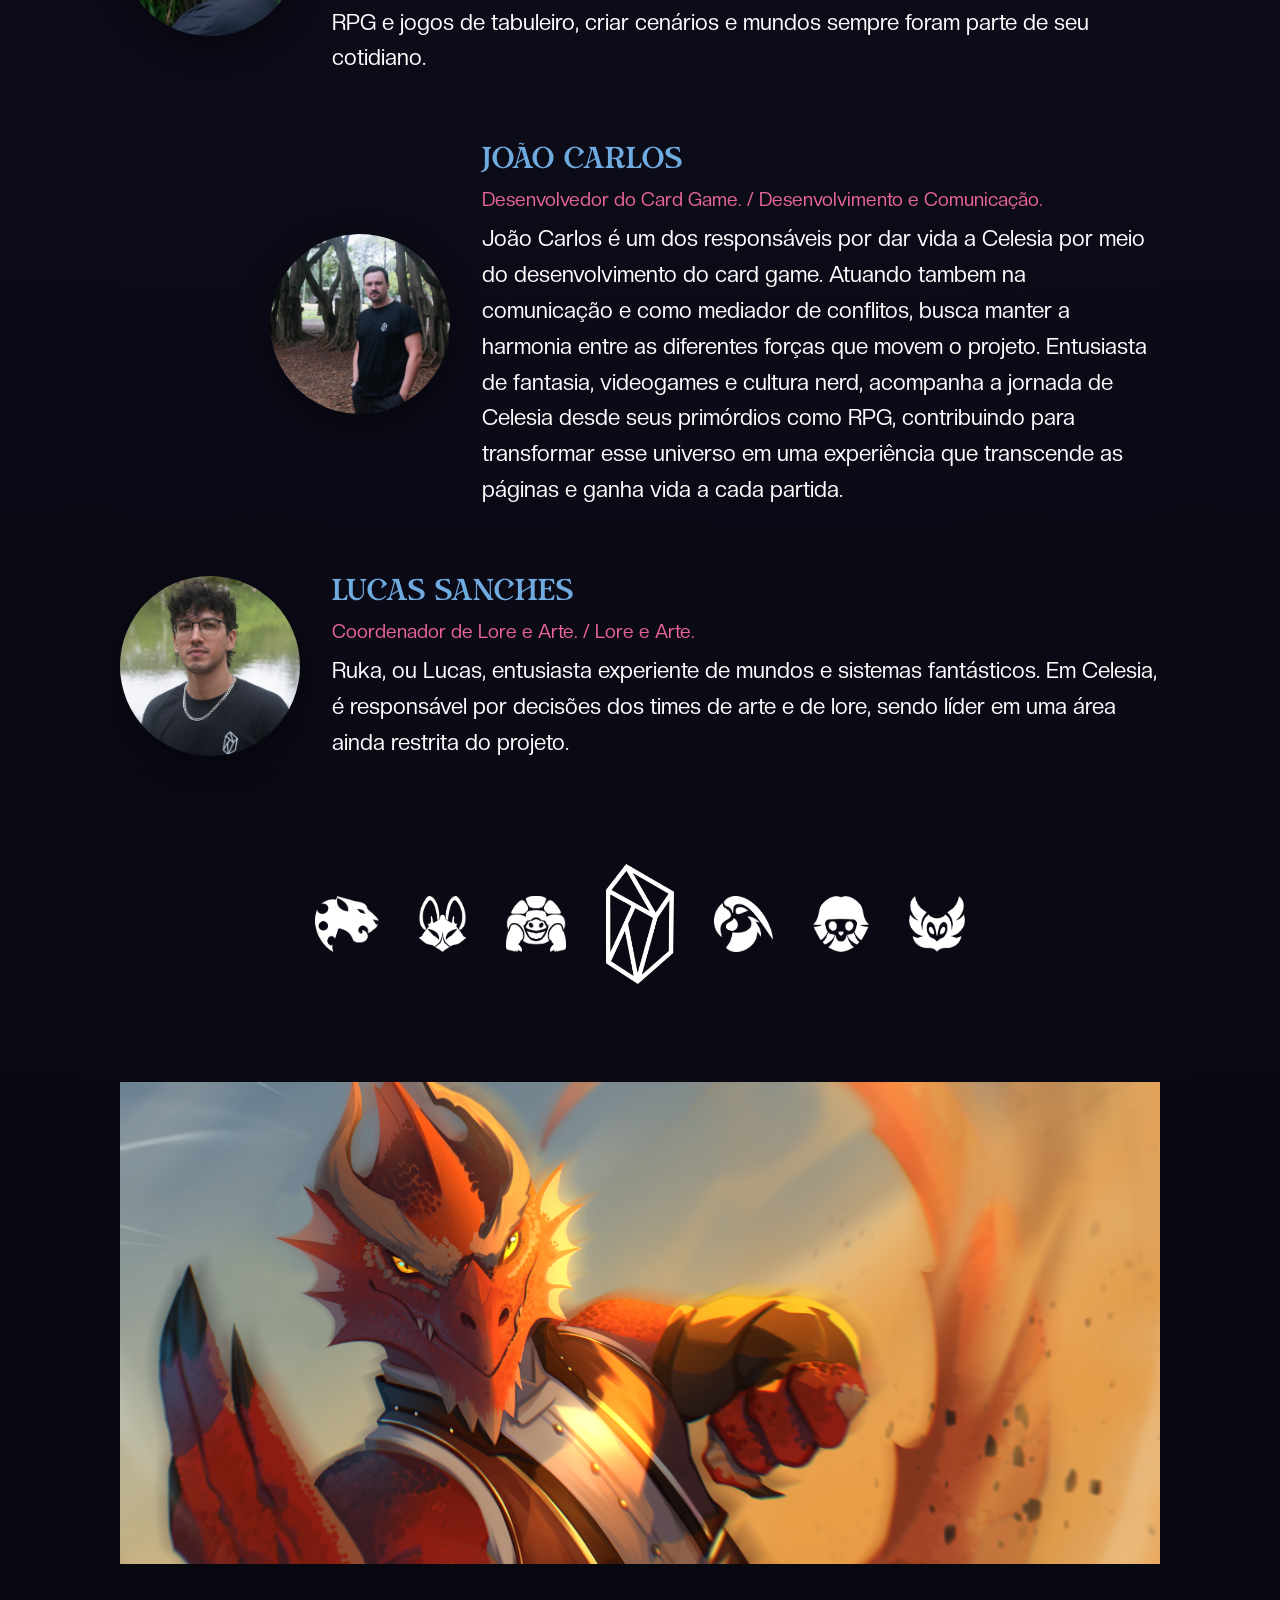
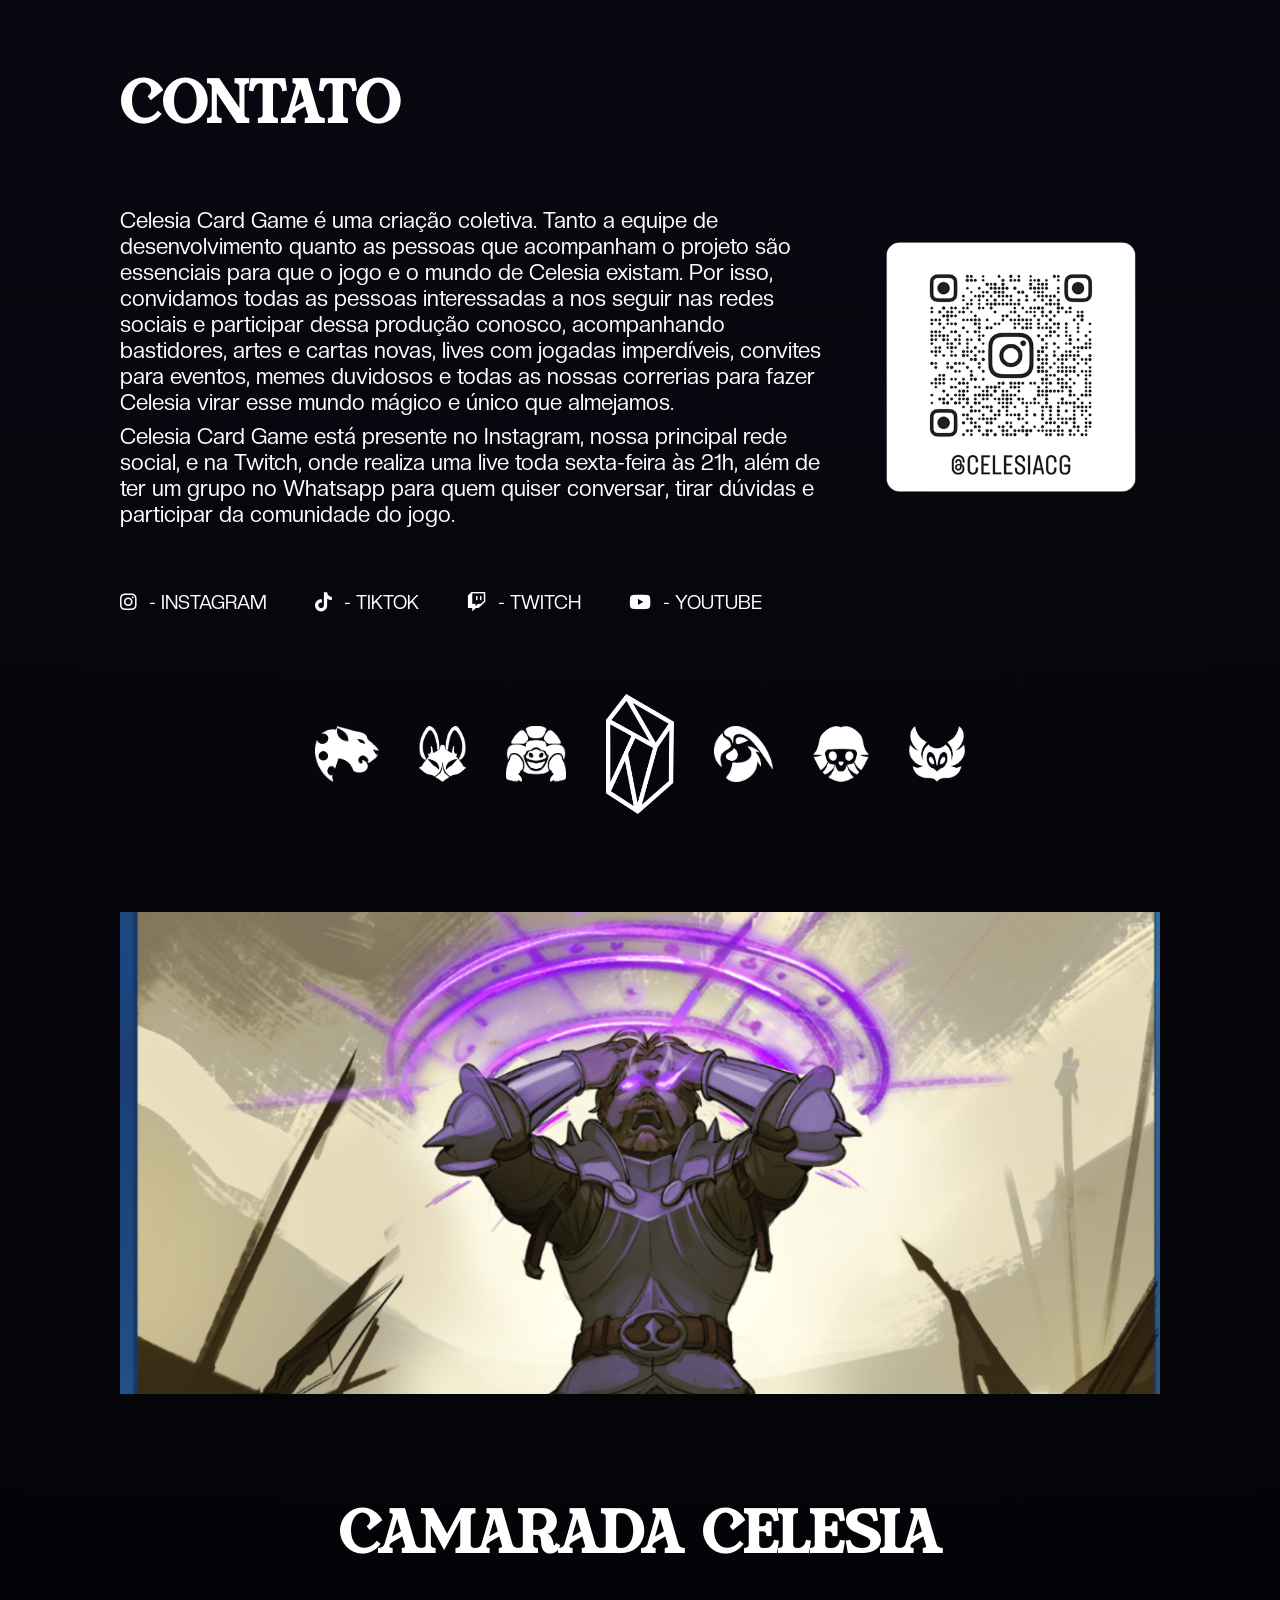
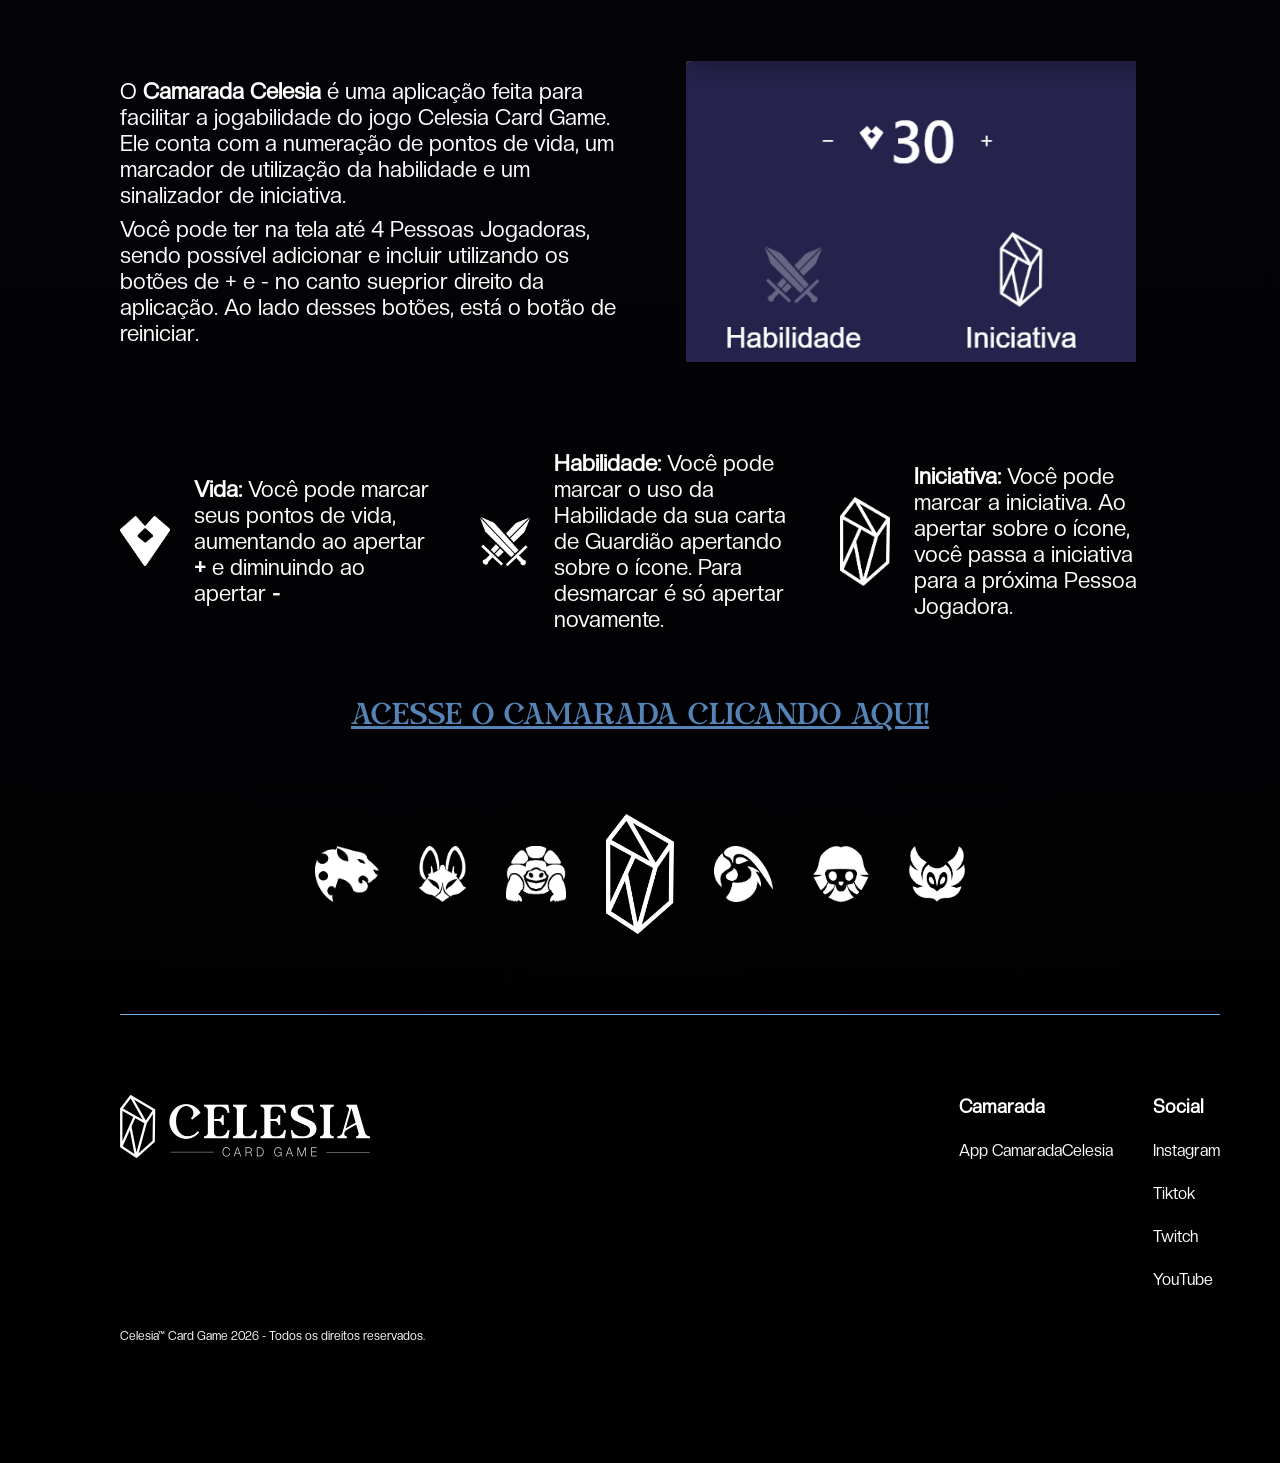
==== commit c14d1be4: "aaaa" ====
--- a/index.html
+++ b/index.html
@@ -658,7 +658,7 @@
                     <p><b>Iniciativa: </b>Você pode marcar a iniciativa. Ao apertar sobre o ícone, você passa a iniciativa para a próxima Pessoa Jogadora.</p>
             </div>
         </div>
-        <h2>
+        <h3>
             <a
                  href="camarada.html"
                 target="_blank"
@@ -667,7 +667,7 @@
                 >
                     Acesse o Camarada clicando aqui!
             </a>
-        </h2>
+        </h3>
     </section>
 
     <div class="section-divider">
--- a/css/style.css
+++ b/css/style.css
@@ -873,6 +873,24 @@
     width: 100%;
     gap: 40px;
 }
+
+#camarada {
+    align-items: center;
+}
+
+#camarada a {
+    text-align: center;
+    color: #5483B6;
+}
+
+#camarada h3 {
+    margin: 0;
+    font-family: "Clements";
+    font-size: 2rem;
+    font-weight: normal;
+    color: var(--light-blue);
+}
+
 .camarada-text-container {
     display: flex;
     flex-direction: column;
@@ -901,7 +919,7 @@
     justify-content: flex-start;
     align-items: center;
     width: 100%;
-    gap: 12px;
+    gap: 24px;
 }
 
 .camarada-content-container-wrap img {
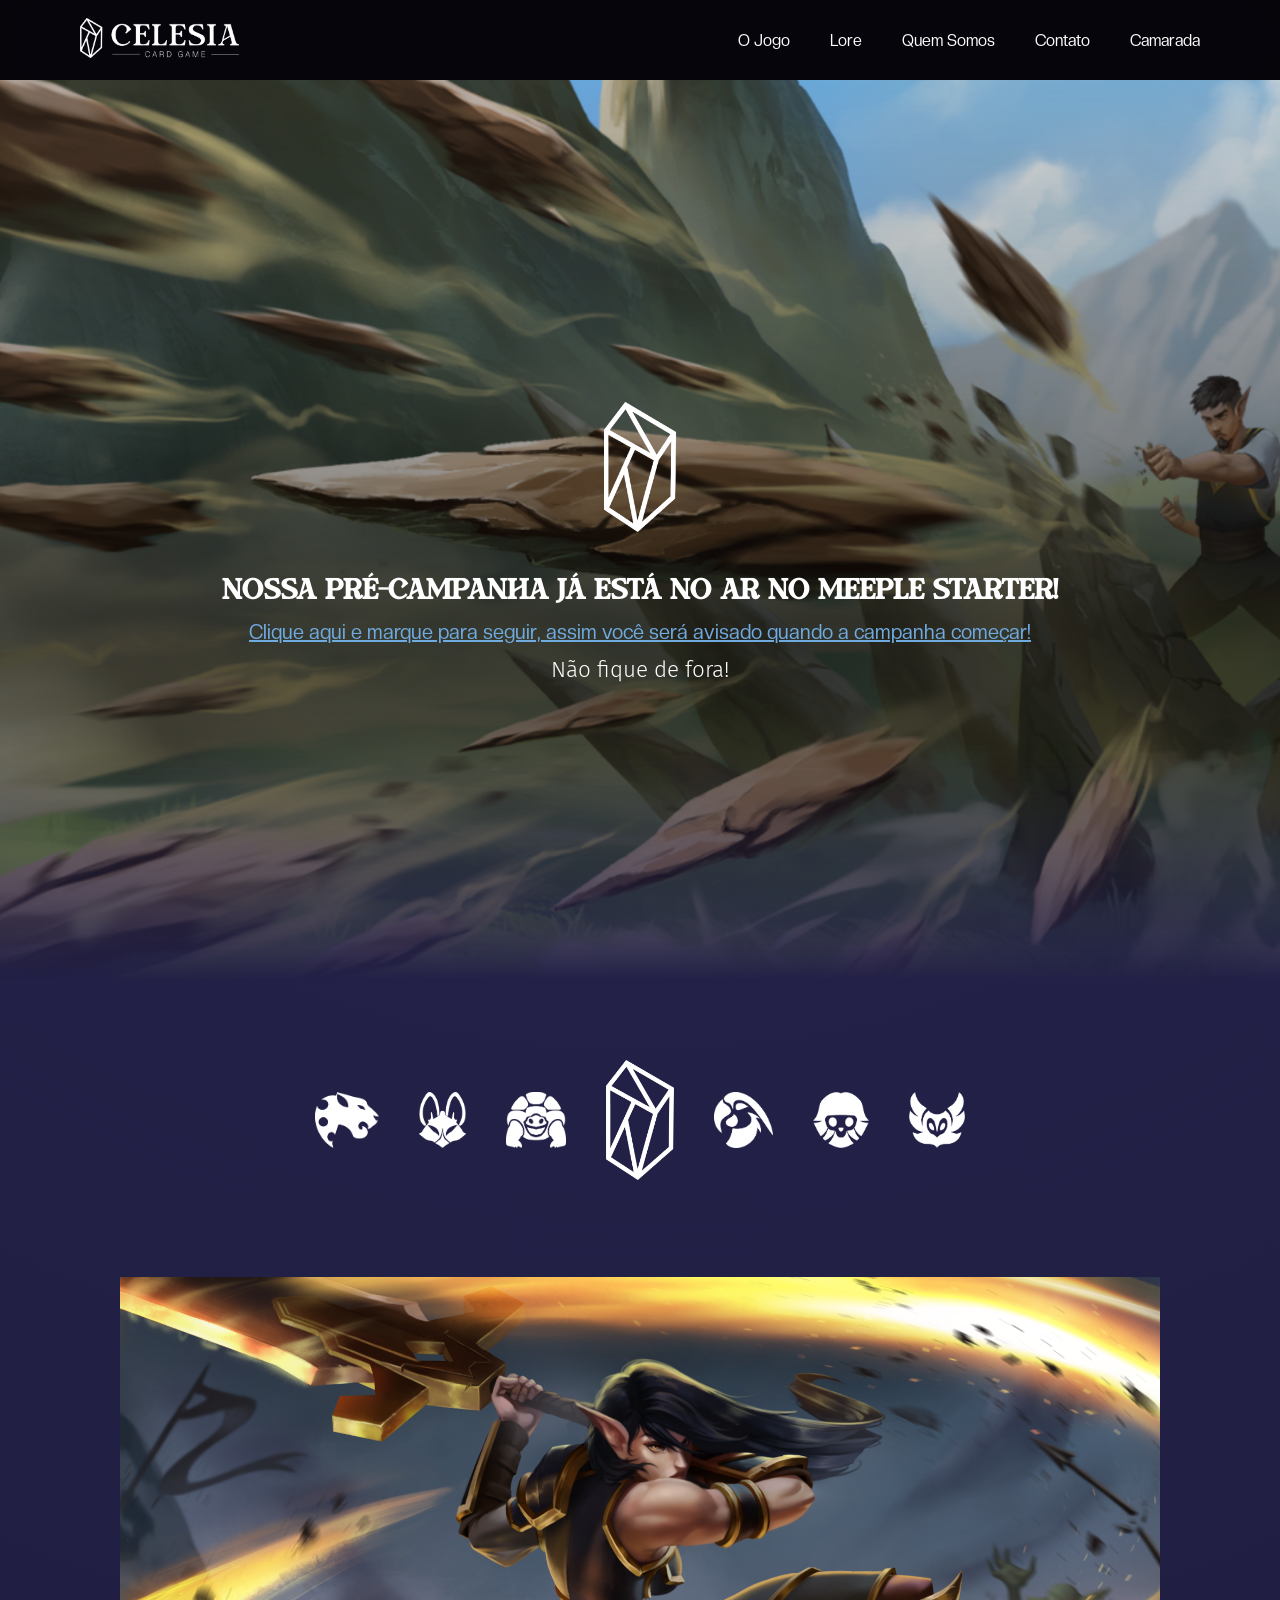
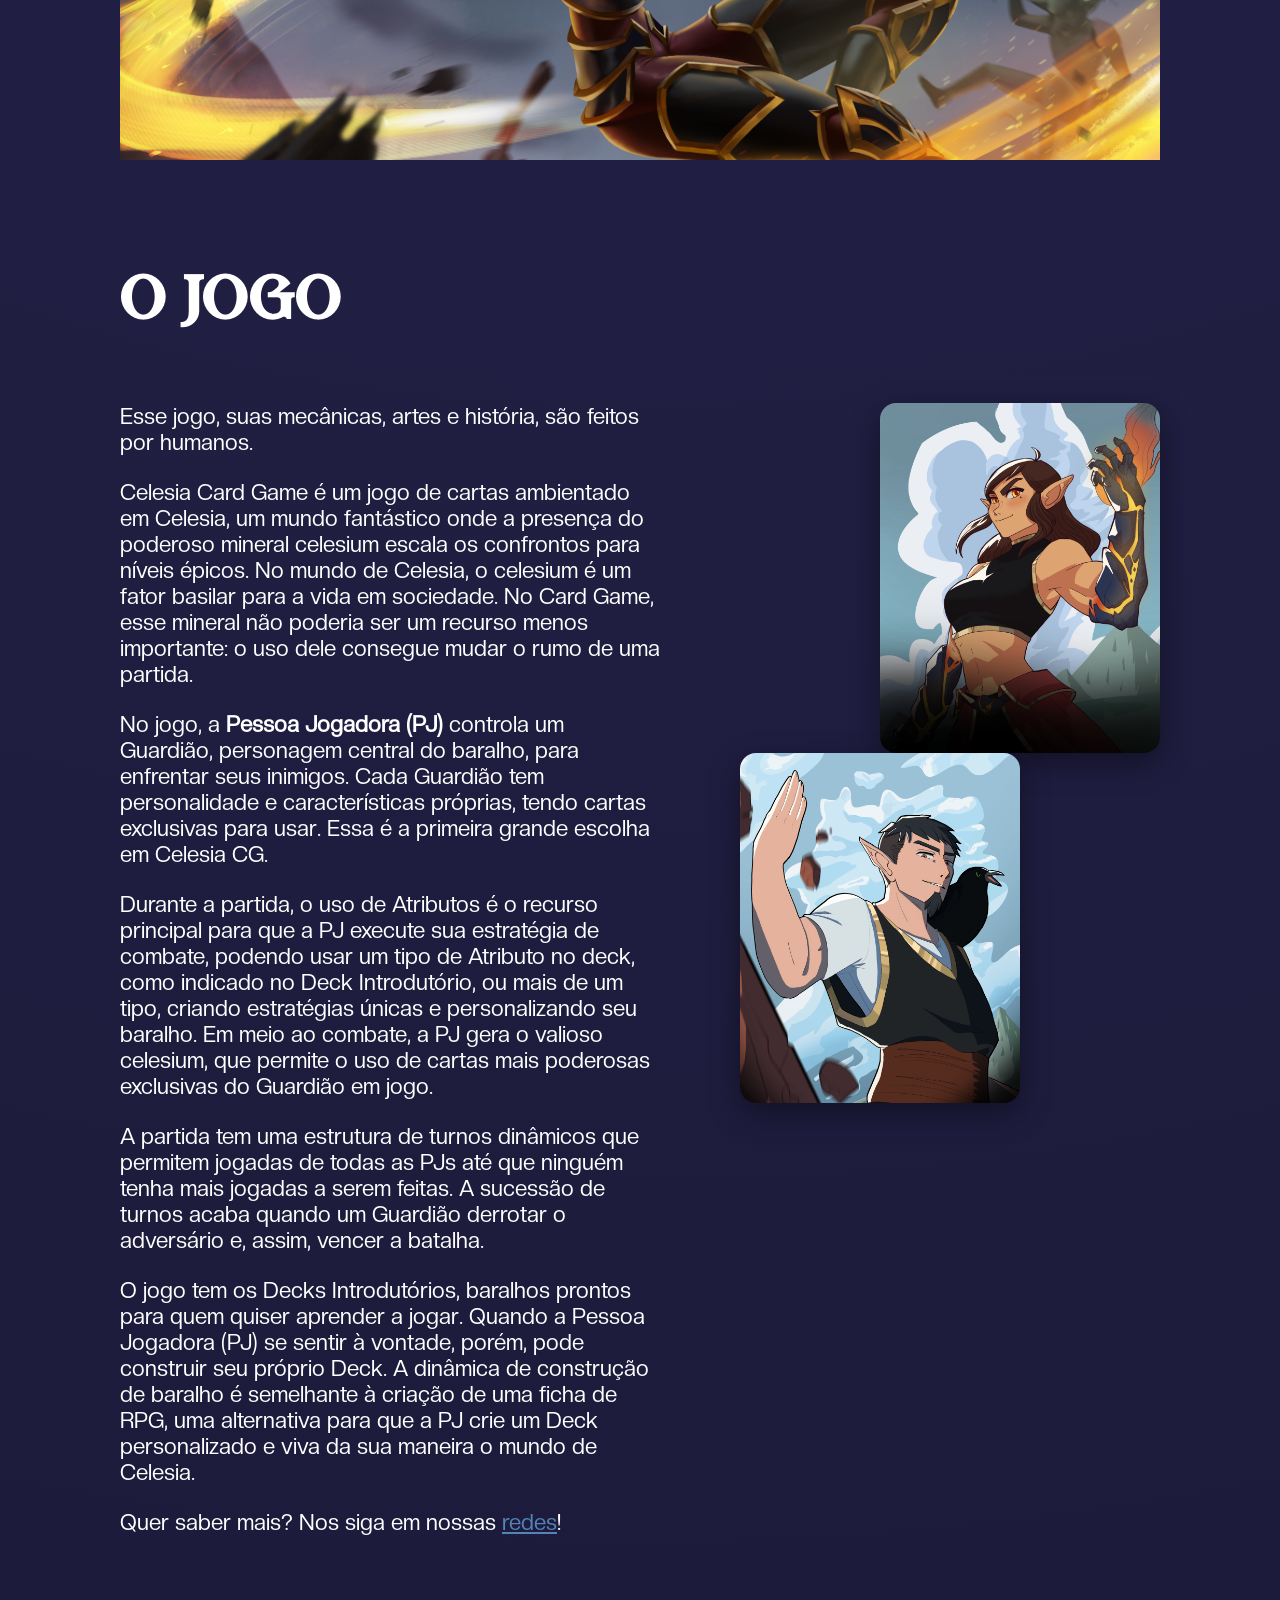
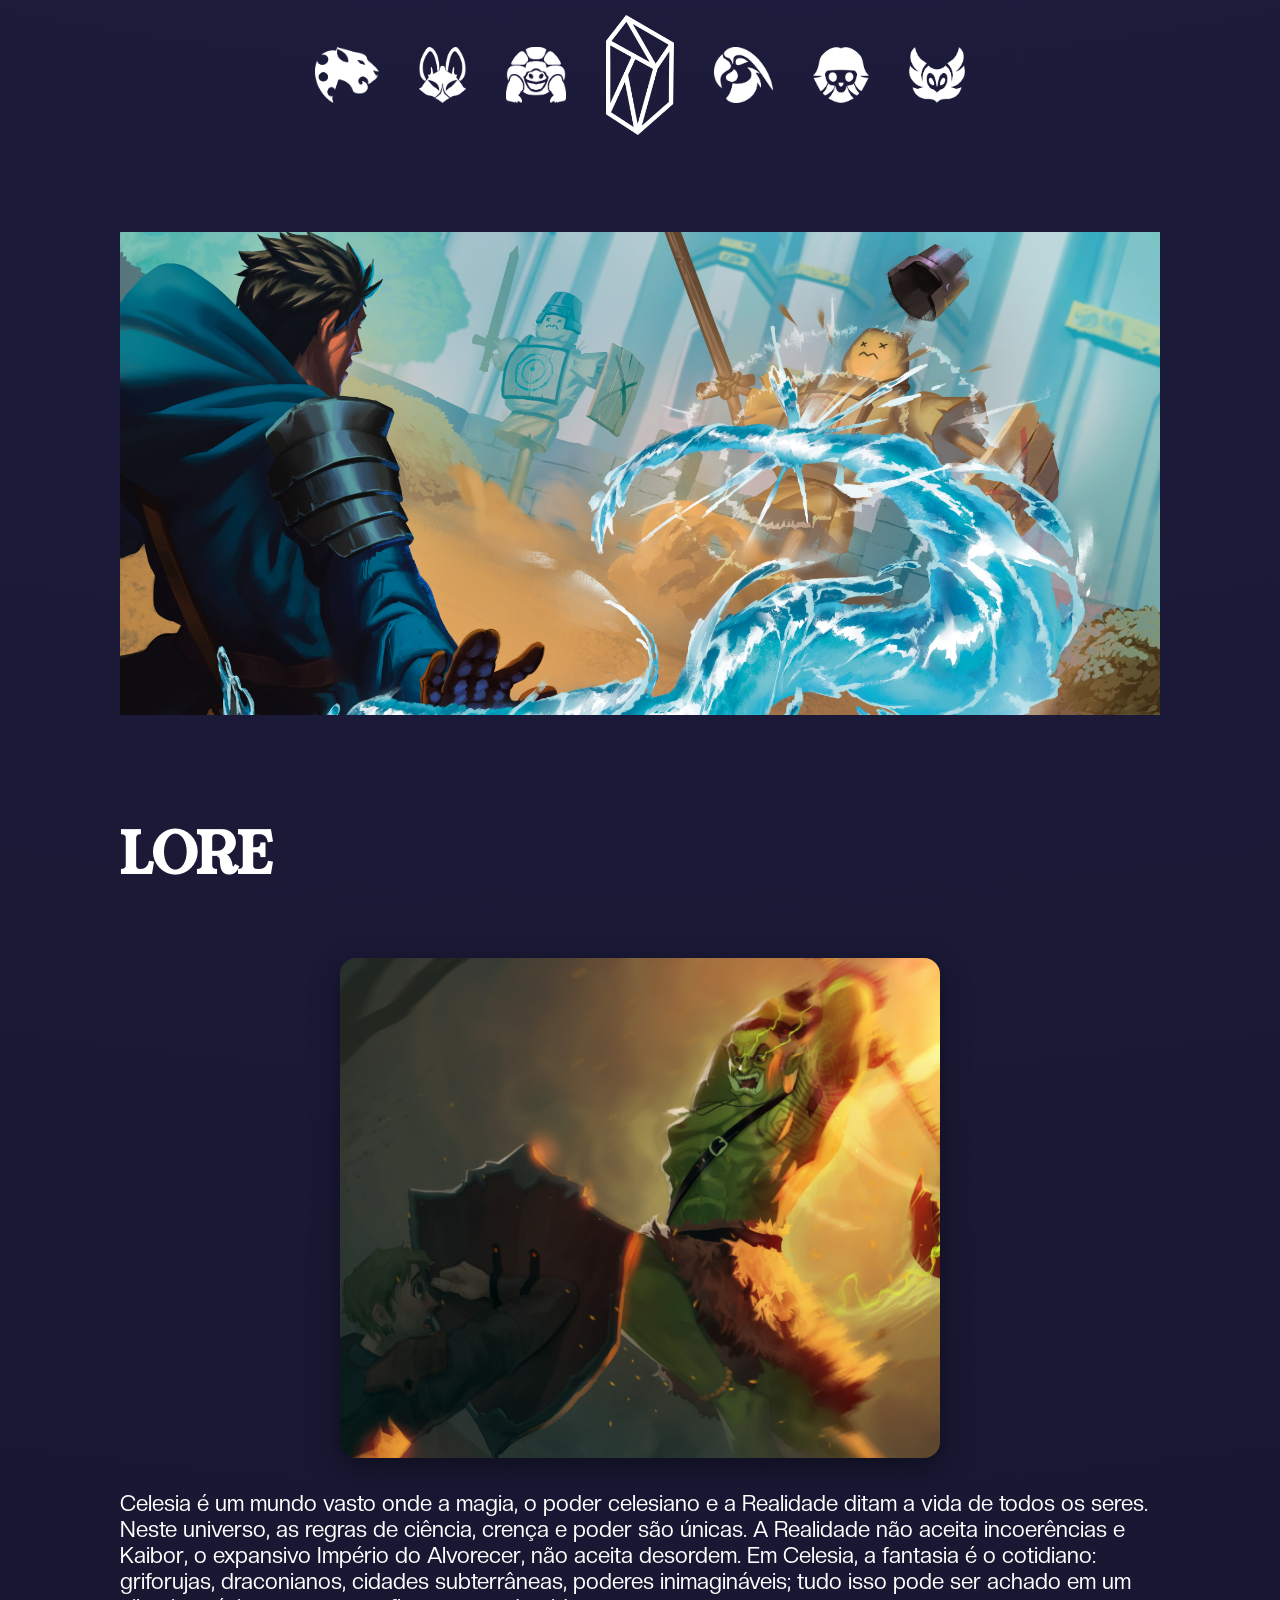
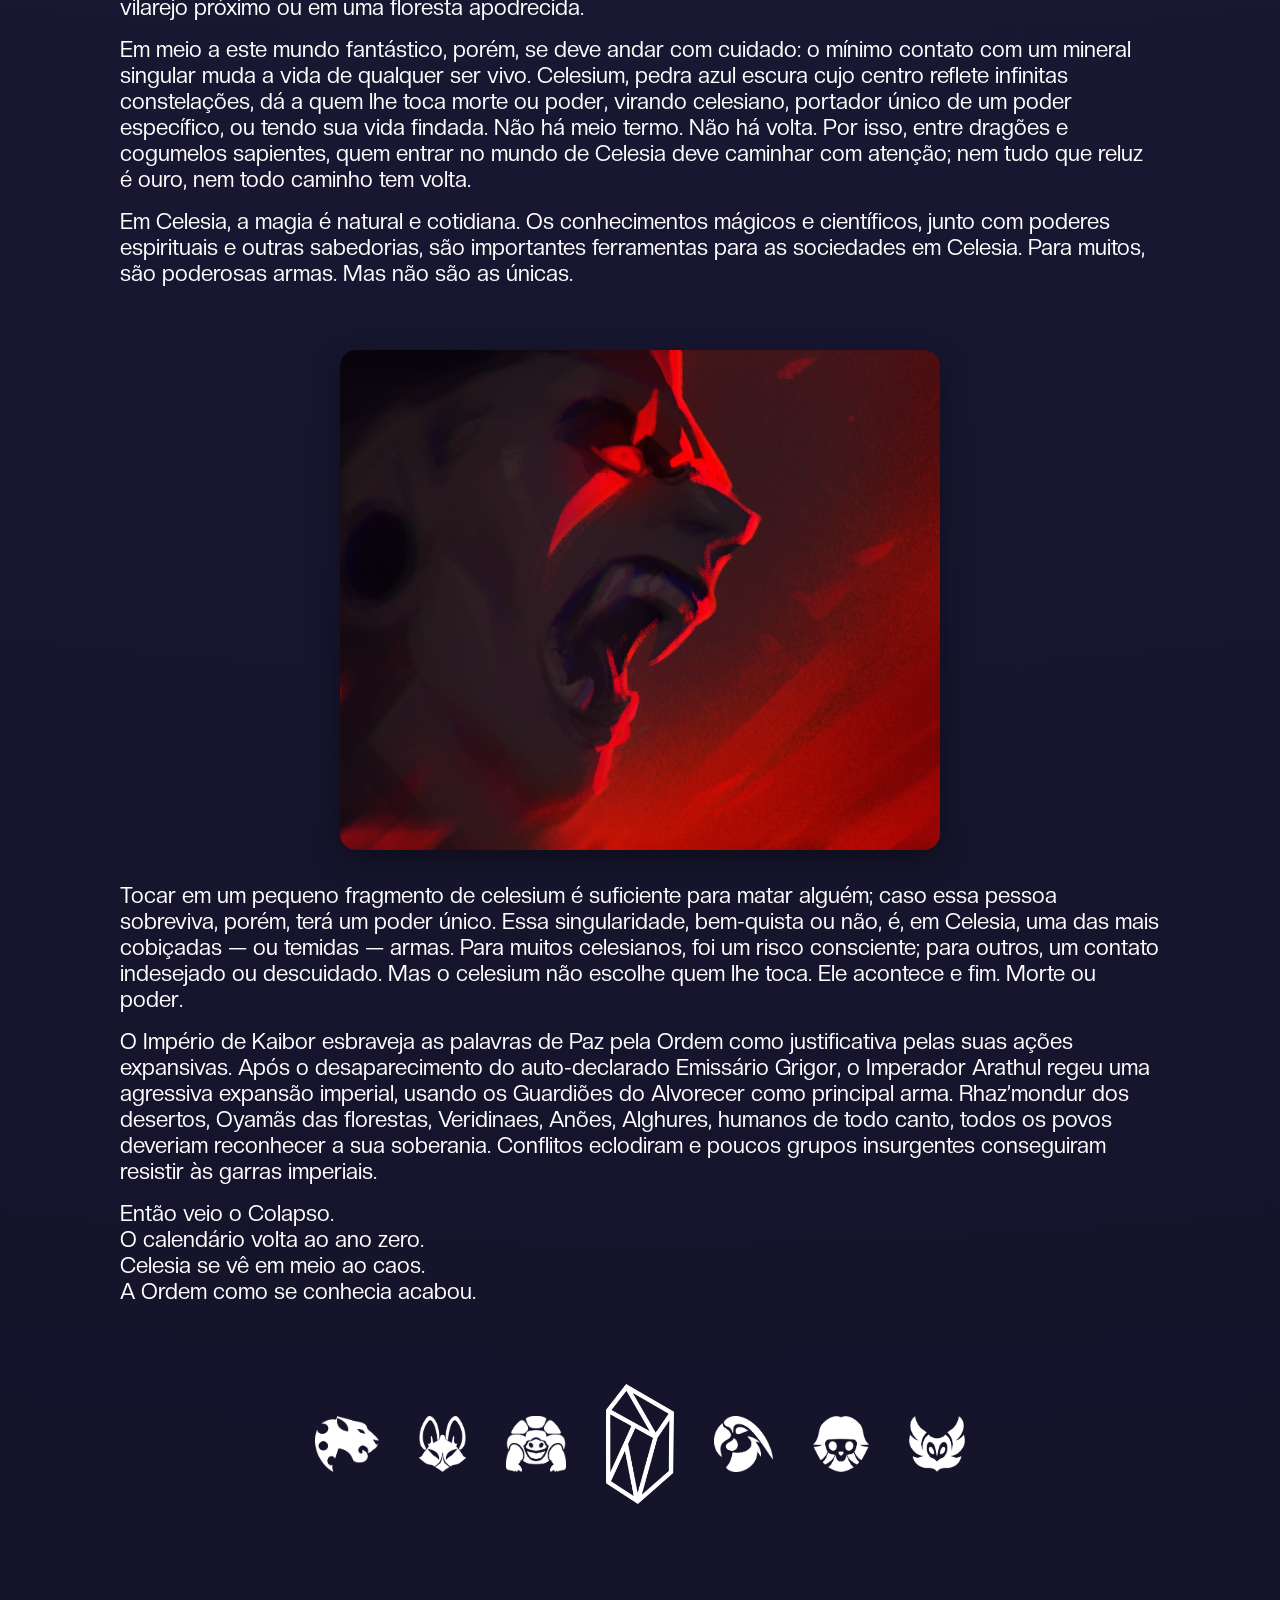
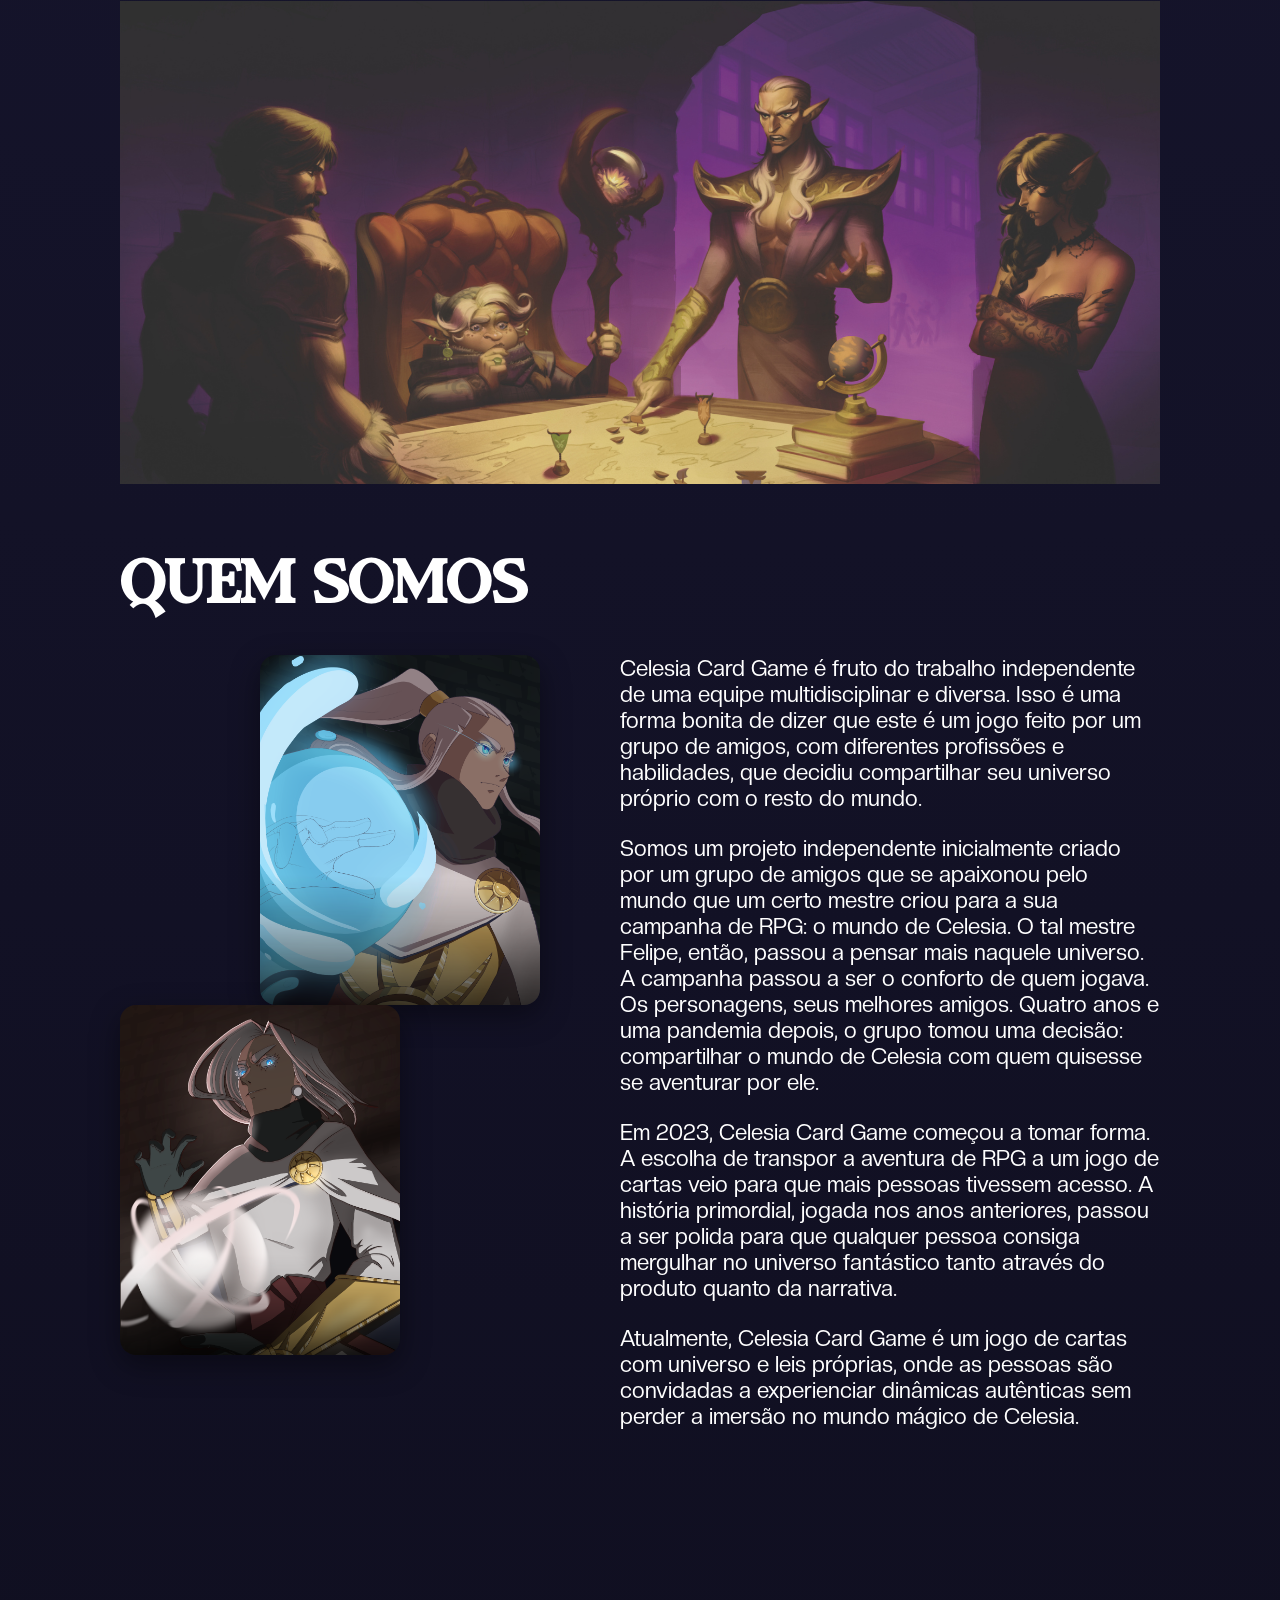
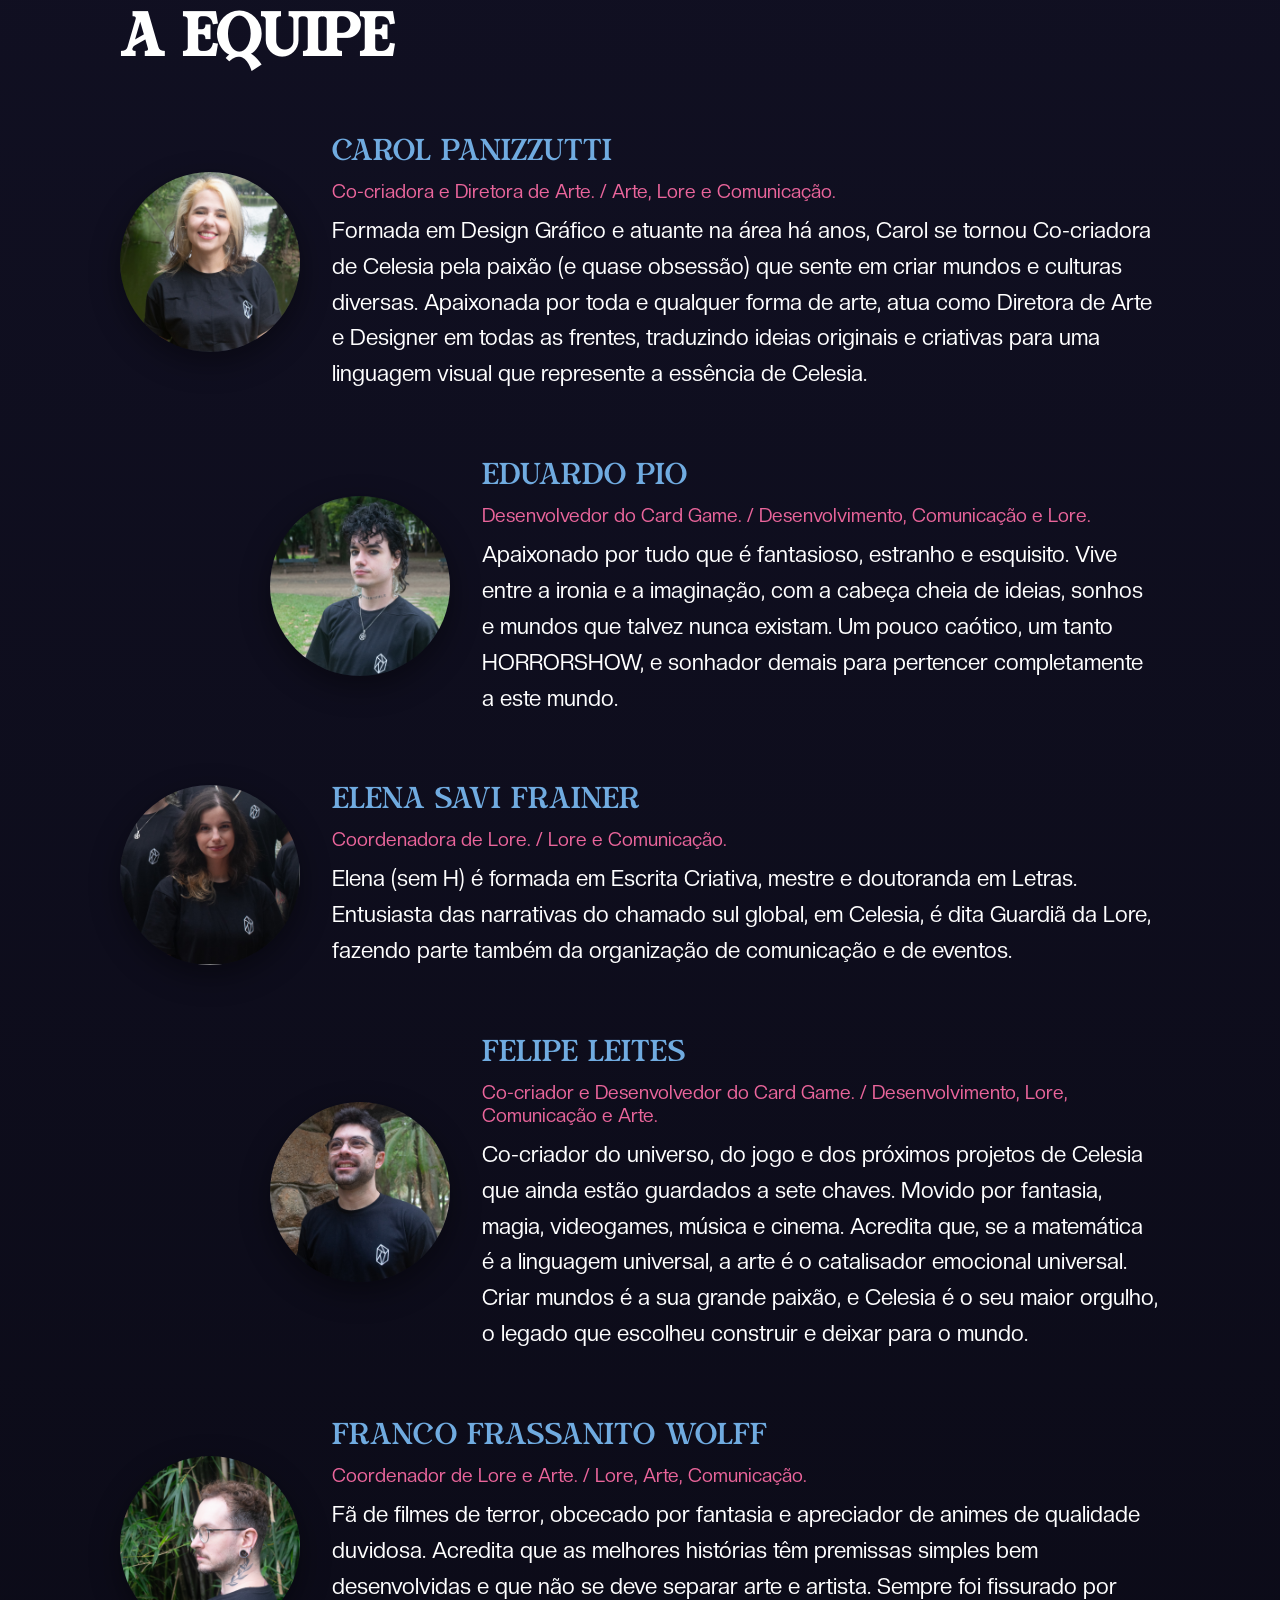
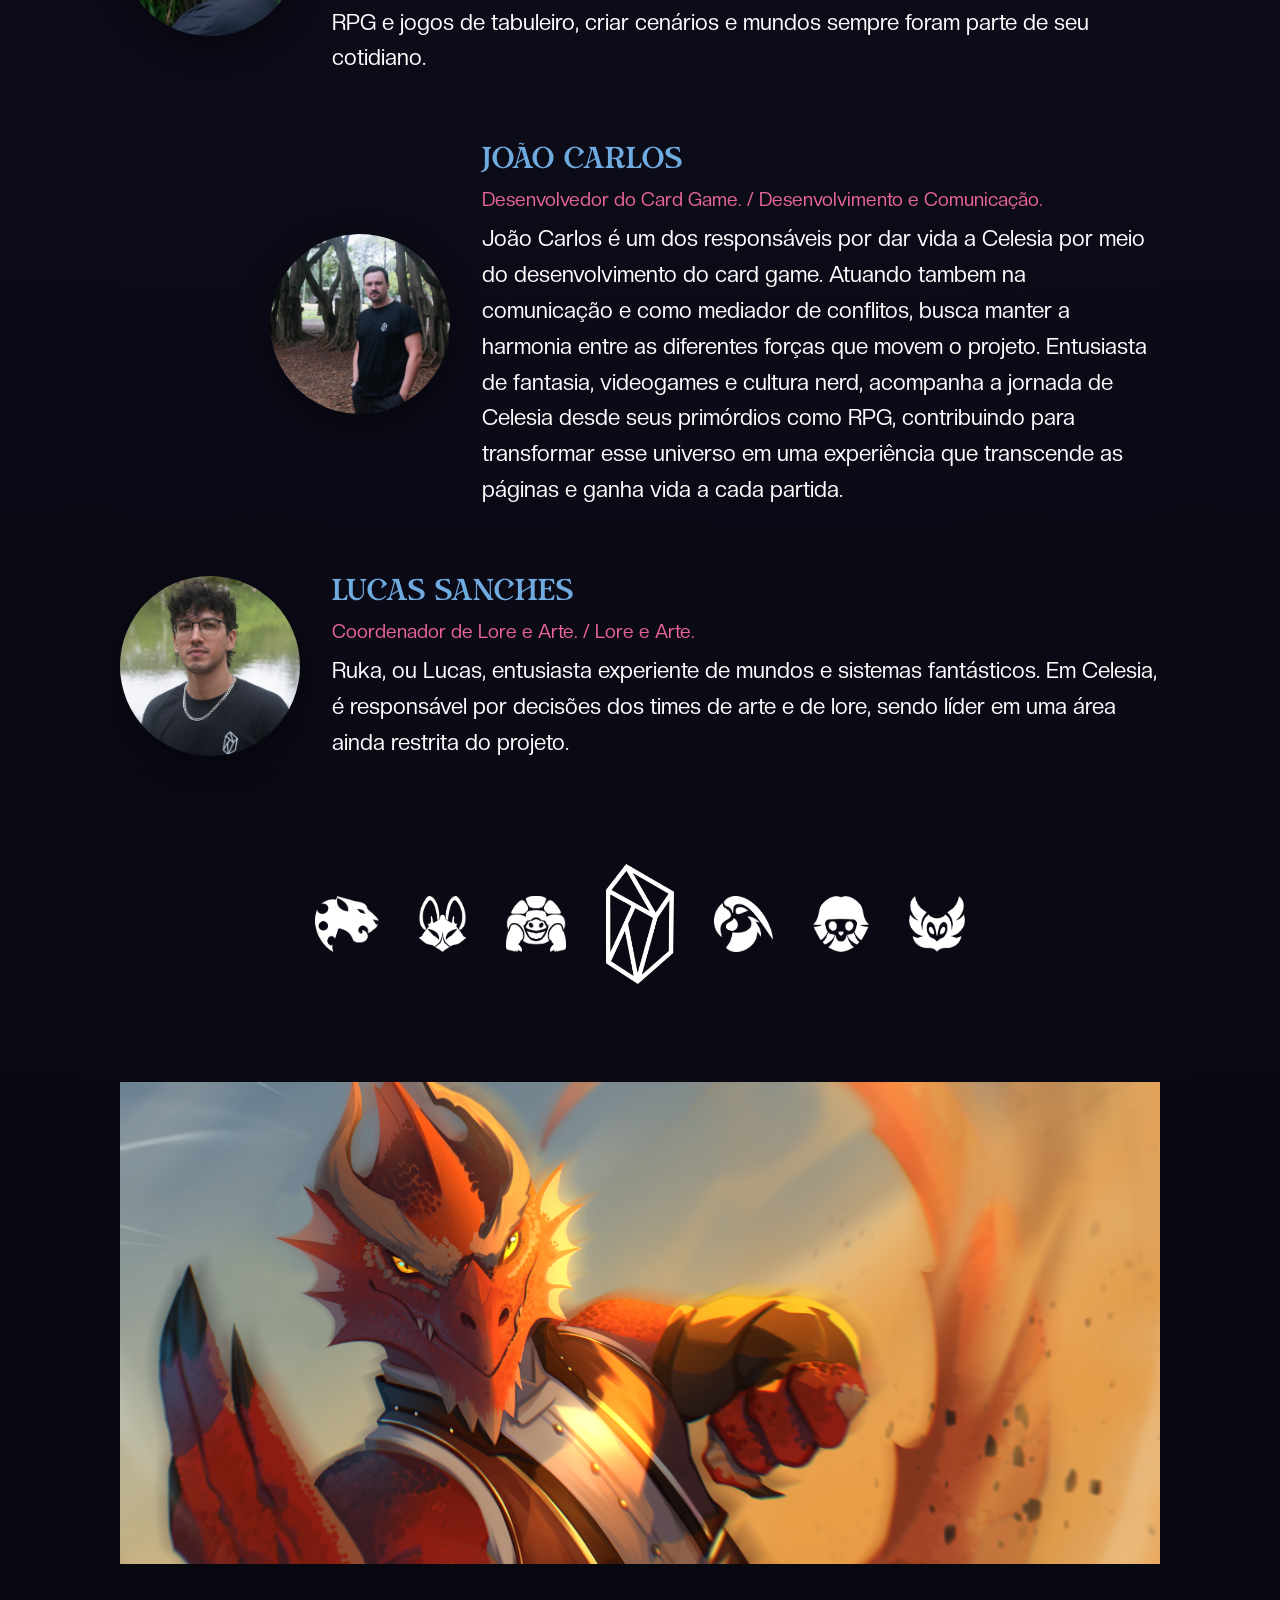
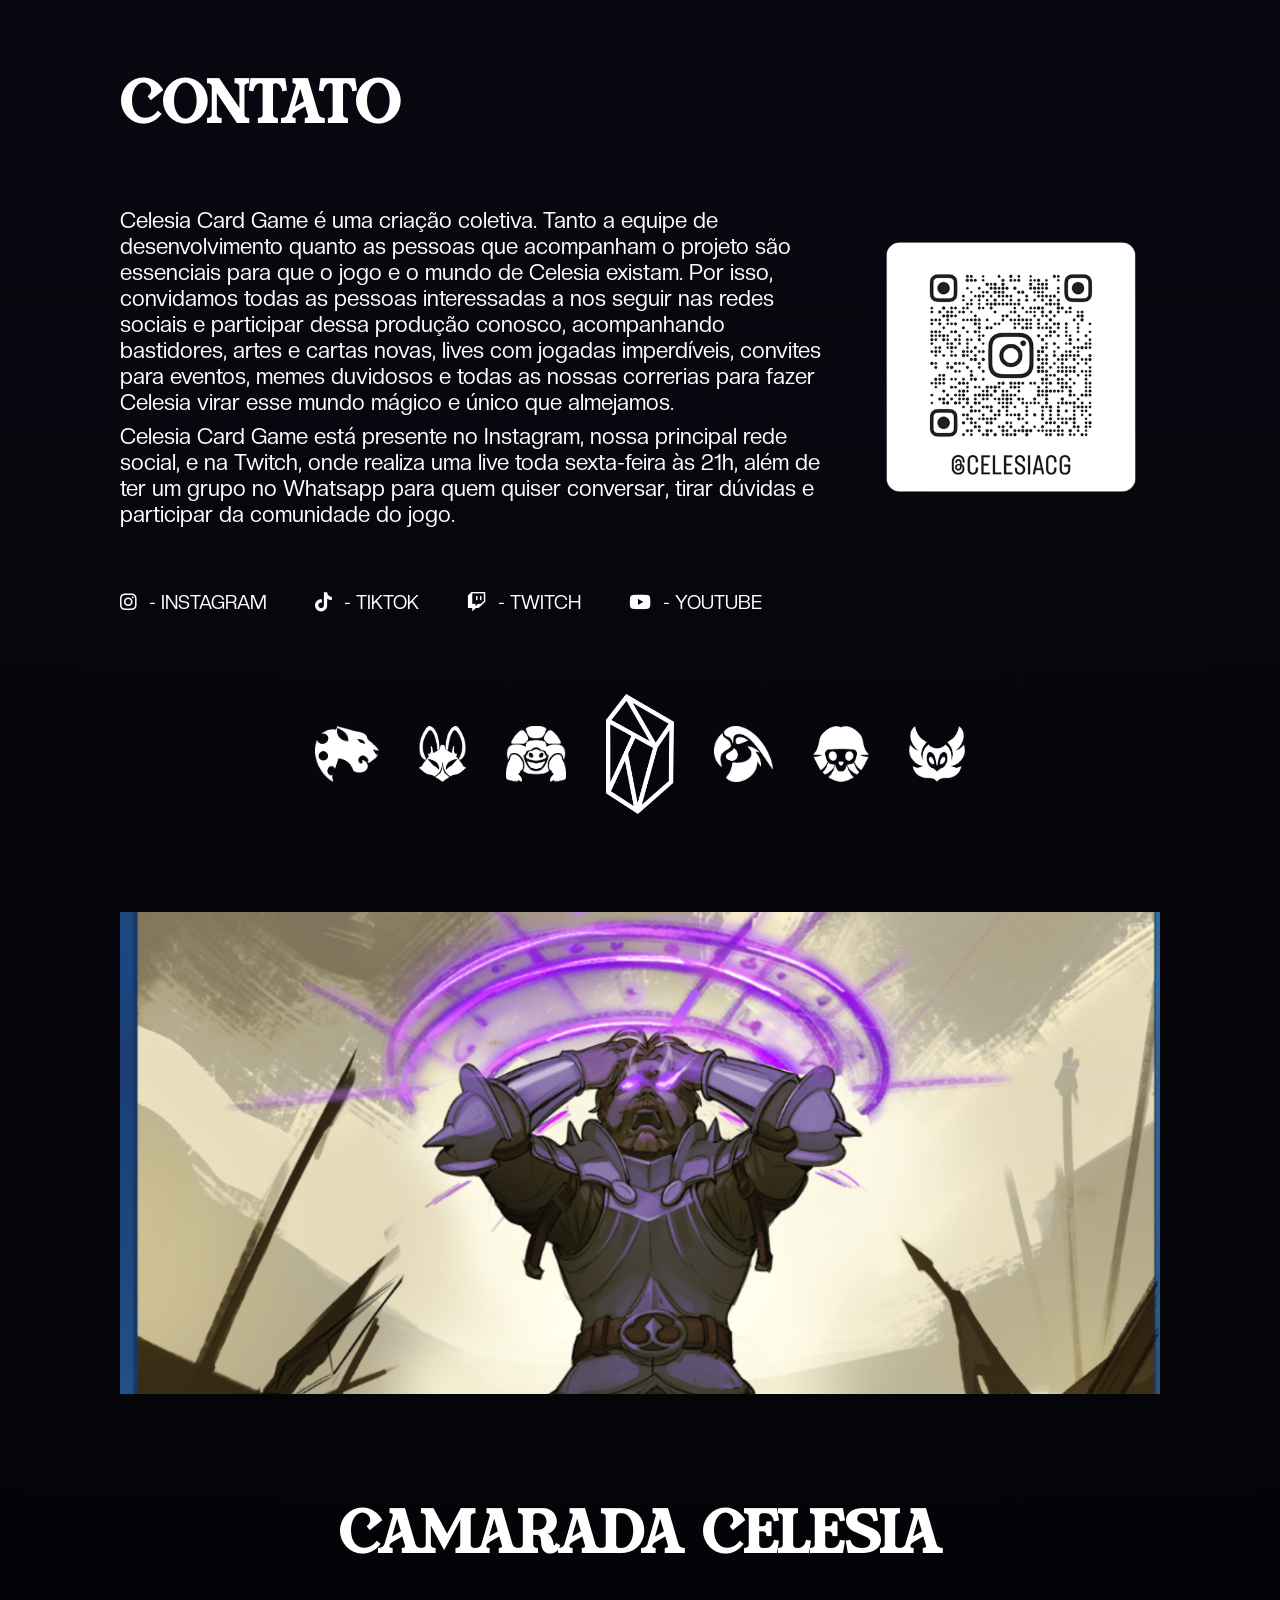
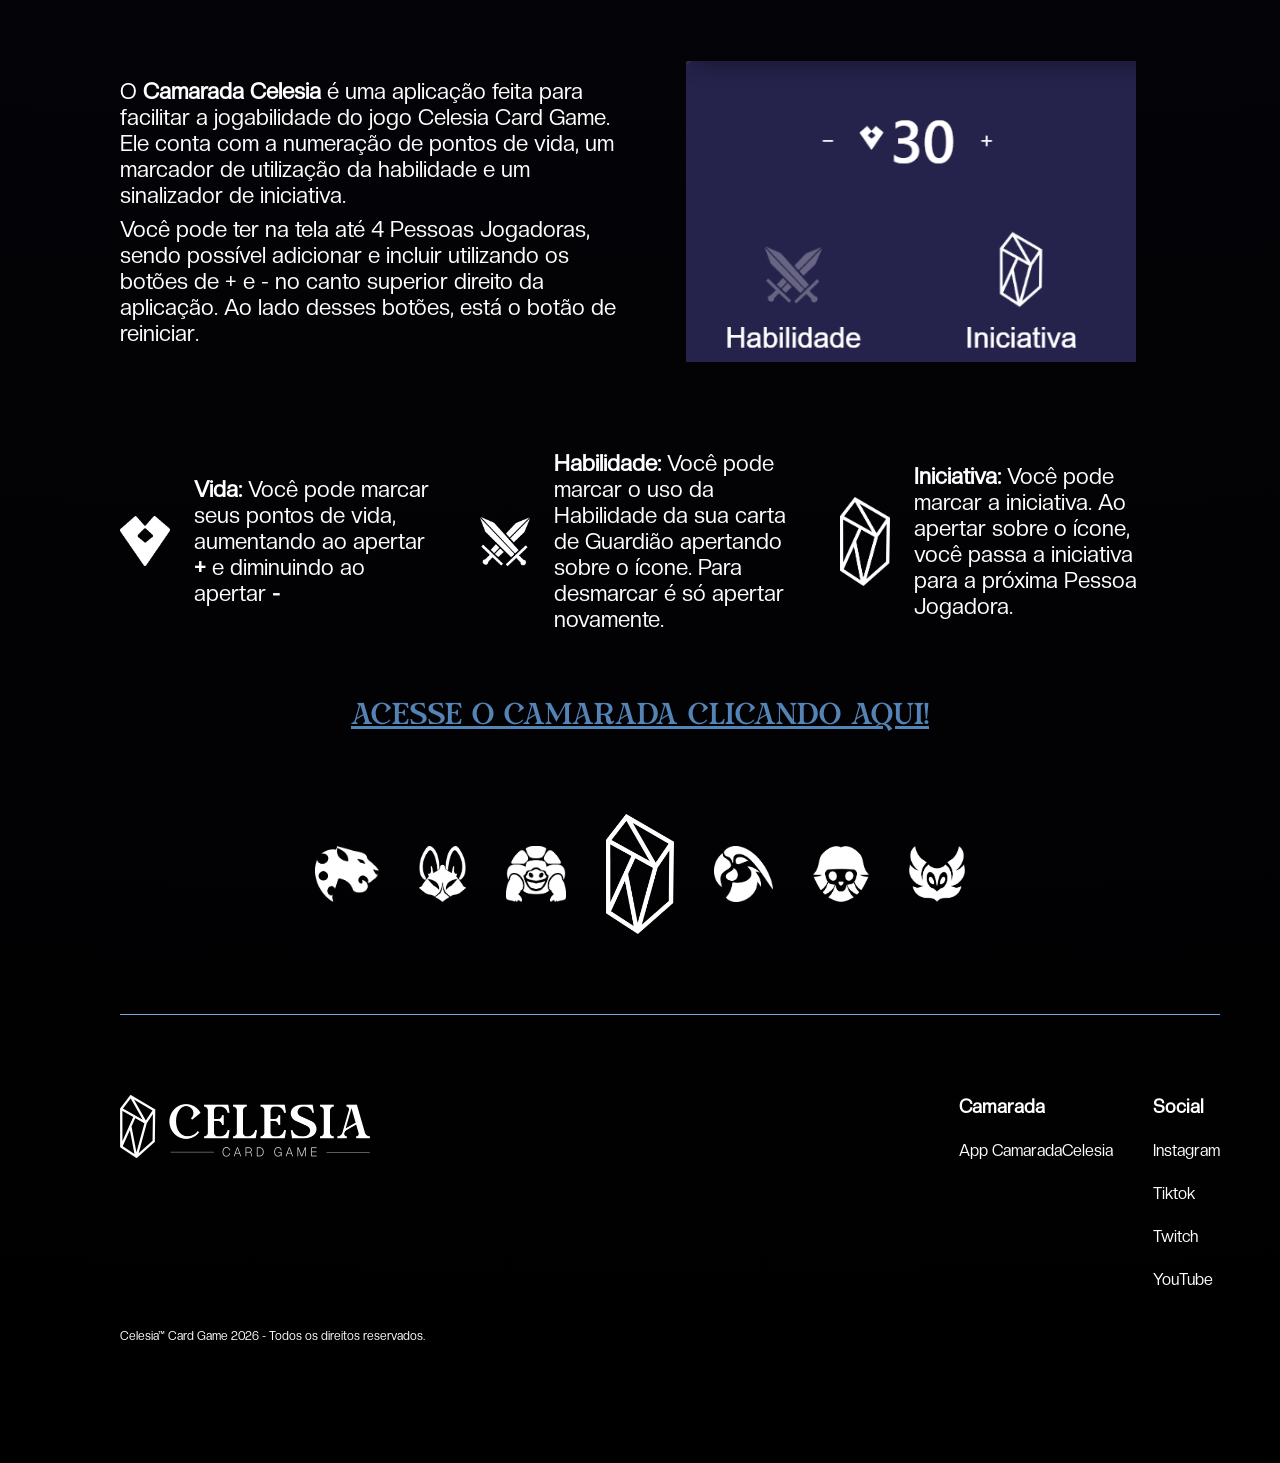
==== commit 05814410: "ajustada section camarada" ====
--- a/index.html
+++ b/index.html
@@ -628,7 +628,7 @@
                     O <b>Camarada Celesia</b> é uma aplicação feita para facilitar a jogabilidade do jogo Celesia Card Game. Ele conta com a numeração de pontos de vida, um marcador de utilização da habilidade e um sinalizador de iniciativa. 
                 </p>
                 <p>
-                    Você pode ter na tela até 4 Pessoas Jogadoras, sendo possível adicionar e incluir utilizando os botões de + e - no canto sueprior direito da aplicação. Ao lado desses botões, está o botão de reiniciar.
+                    Você pode ter na tela até 4 Pessoas Jogadoras, sendo possível adicionar e incluir utilizando os botões de + e - no canto superior direito da aplicação. Ao lado desses botões, está o botão de reiniciar.
 
                 </p>
             </div>
--- a/css/style.css
+++ b/css/style.css
@@ -889,6 +889,7 @@
     font-size: 2rem;
     font-weight: normal;
     color: var(--light-blue);
+    text-align: center;
 }
 
 .camarada-text-container {
